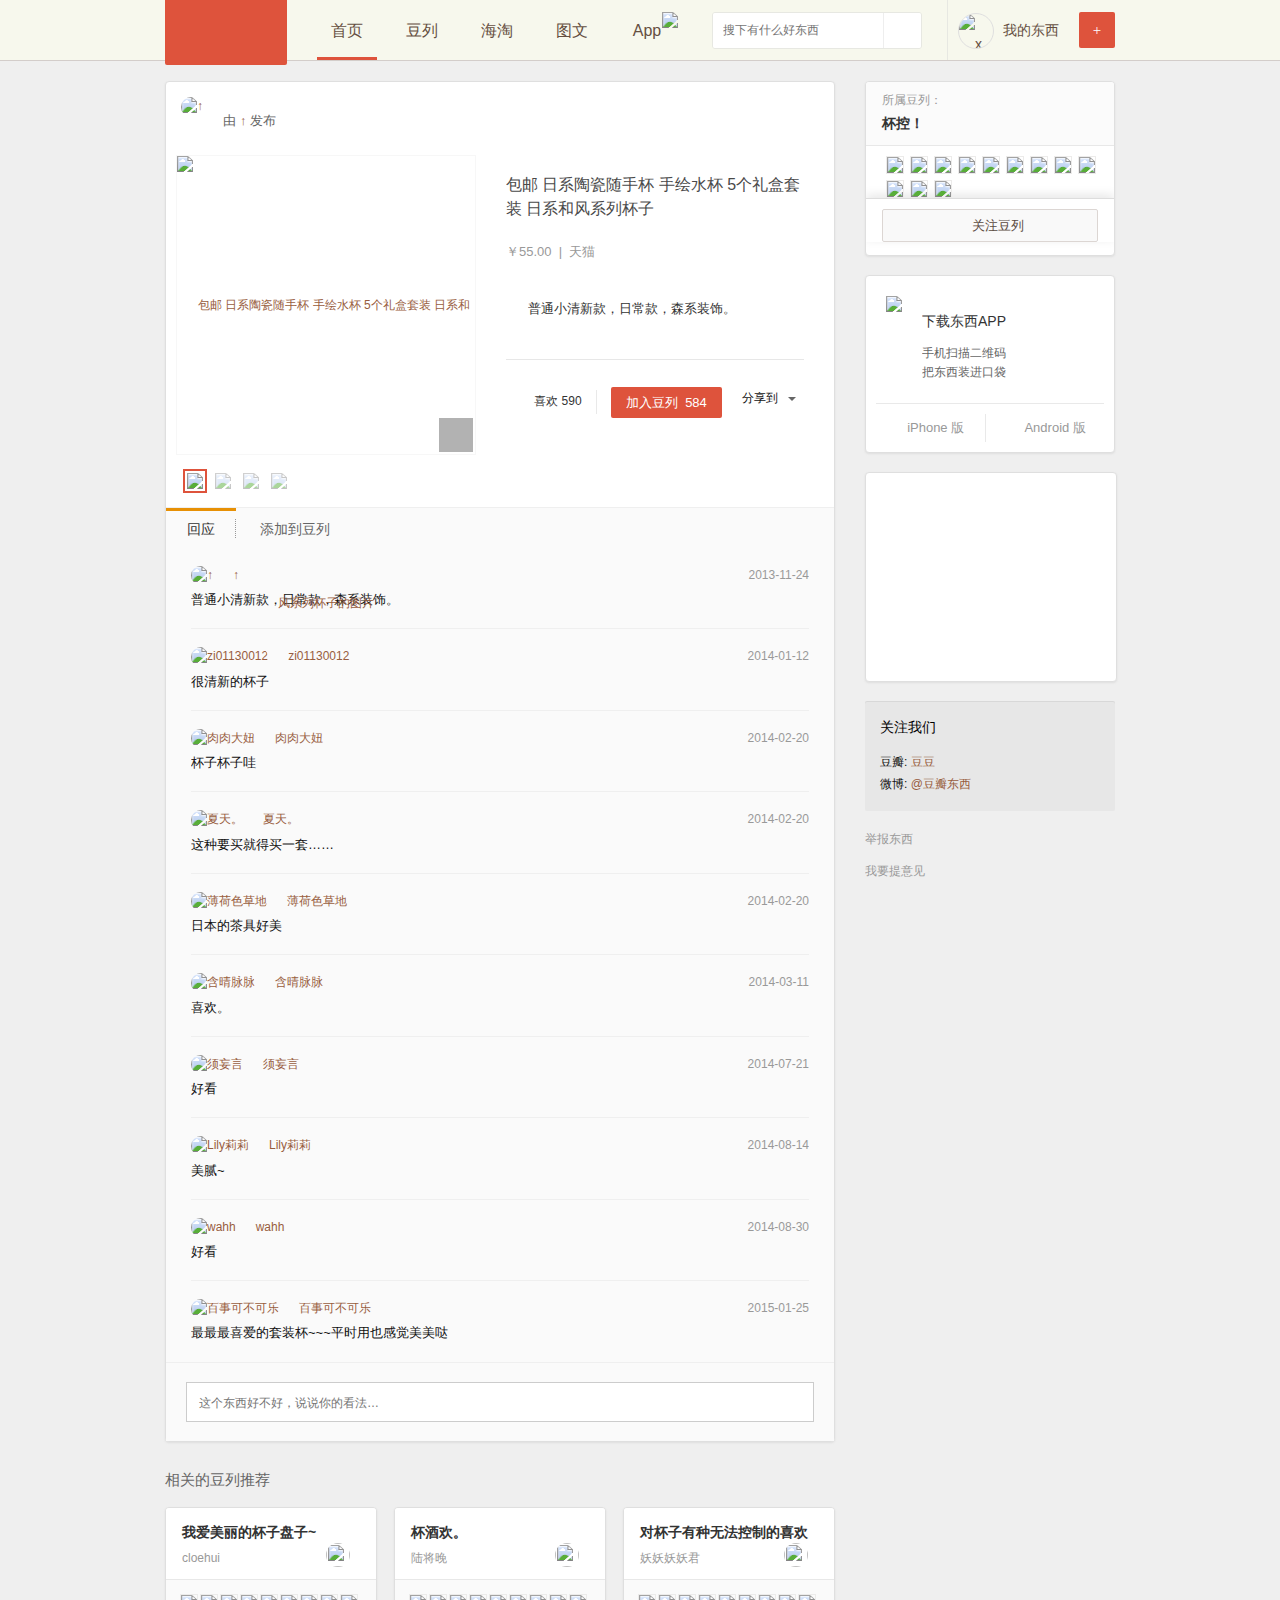
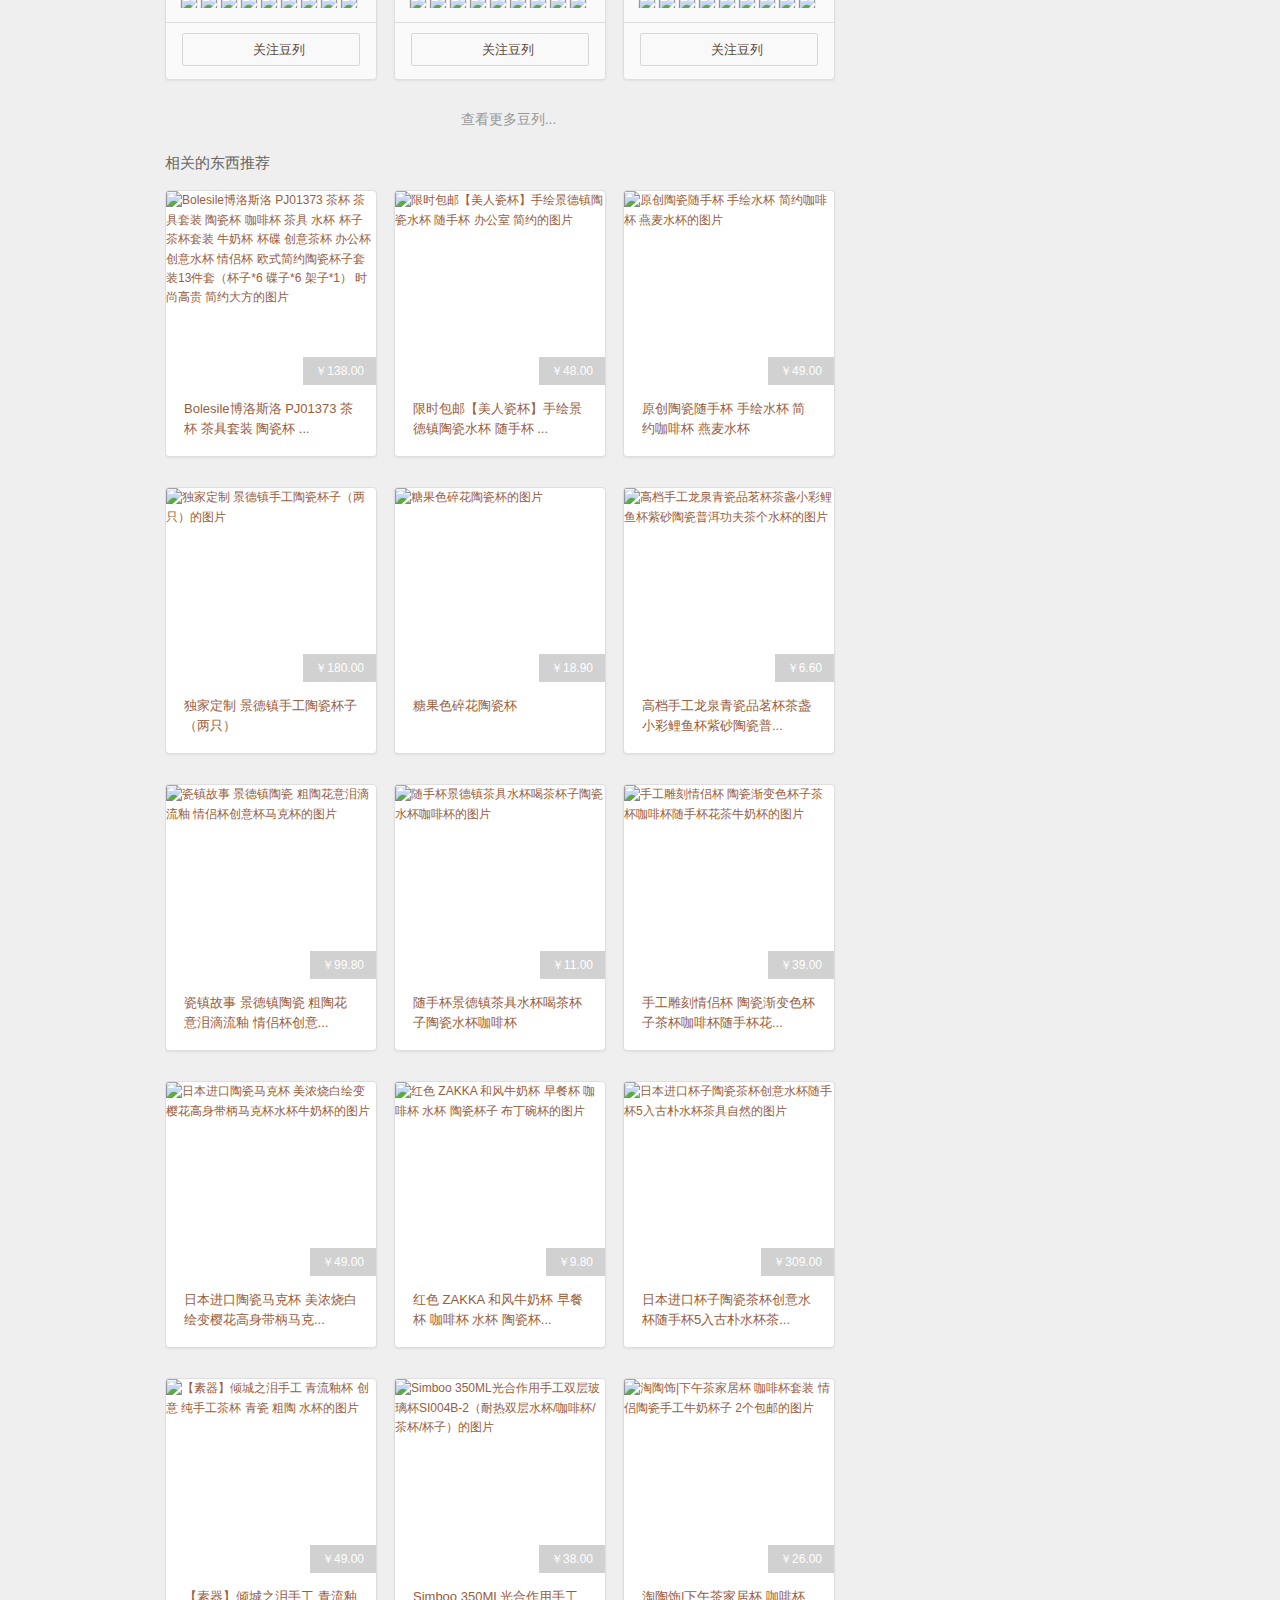
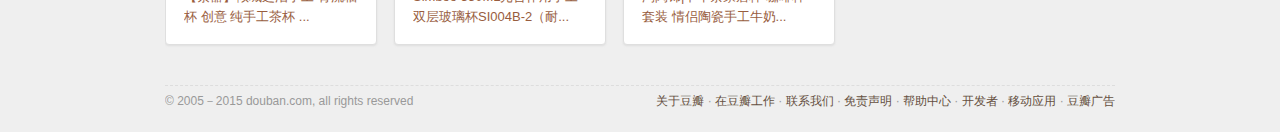
==== show.html @ 91baf044 "添加商品详情页面" ====
<!DOCTYPE html>
<html>
<head lang="en">
    <meta charset="UTF-8">
    <title>商品详情页面</title>
    <link rel="stylesheet" href="./css/_init_.css">
    <link rel="stylesheet" href="./css/common.css">
    <link rel="stylesheet" href="./css/show.css">
</head>
<body>
<div id="db-nav-commodity" class="nav">
    <div class="nav-wrap">
        <div class="nav-primary">
            <div class="nav-logo">
                <a href="http://dongxi.douban.com" title="豆瓣东西">豆瓣东西</a>
            </div>

            <div class="nav-items">
                <ul>


                    <li class="nav-item nav-story-item current">
                        <a class="nav-link" href="http://dongxi.douban.com/">
                            首页
                        </a>

                    </li>


                    <li class="nav-item nav-doulists-item">
                        <a class="nav-link" href="http://dongxi.douban.com/doulists">
                            豆列
                        </a>

                    </li>


                    <li class="nav-item nav-haitao-item">
                        <a class="nav-link" href="http://dongxi.douban.com/haitao/?icn=dongxi-nav">
                            海淘
                        </a>

                    </li>


                    <li class="nav-item nav-article-item">
                        <a class="nav-link" href="http://dongxi.douban.com/articles">
                            图文
                        </a>

                    </li>


                    <li class="nav-item nav-app-item">
                        <a class="nav-link" href="http://dongxi.douban.com/app/?icn=dongxi-nav&amp;referer=dongxi" target="&quot;_blank&quot;">
                            App
                                <span class="hot">
                                    <img src="http://img3.douban.com/f/shire/0d120528a37de5b43aa89f2ecfcf97fcdfd95400/pics/hot_tip.gif">
                                </span>
                        </a>

                    </li>

                    <li class="nav-item search-item">
                        <form action="http://dongxi.douban.com/search" method="GET">
                            <div class="search-wrap-commodity">
                                <input id="search" class="search-input" type="text" name="q" placeholder="搜下有什么好东西" value="">
                                <button type="submit" class="search-icon"></button>
                            </div>
                        </form>
                    </li>
                </ul>
            </div>

            <div class="nav-misc">
                <ul class="nav-misc-list">
                    <li class="nav-misc-item nav-profile">
                        <a class="profile-link" href="http://dongxi.douban.com/people/127860437/">
                            <img width="34" height="34" src="http://img3.douban.com/icon/u127860437-1.jpg" alt="x悍匪">
                            我的东西
                        </a>
                    </li>
                    <li class="nav-misc-item enterances">
                        <span class="more-enterances">+</span>
                        <div class="publish-enterances-wrap">
                            <ul class="publish-enterances">
                                <li><a href="http://dongxi.douban.com/show/create" rel="nofollow"><i class="icon ilmenicon-story"></i>发布东西</a></li>
                                <li><a href="http://dongxi.douban.com/article/create" rel="nofollow"><i class="icon ilmenicon-article"></i>写图文评论</a></li>
                            </ul>
                            <i class="icon-wrap"></i>
                            <i class="icon-inner"></i>
                        </div>
                    </li>
                </ul>
            </div>
        </div>
    </div>
</div>





<div id="wrapper">



    <div id="content">

        <div class="grid-16-8 clearfix">


            <div class="article">






                <div itemscope="" itemtype="http://schema.org/Product">
                    <div class="commodity-info">
                        <div class="commodity-publisher">
                            <a class="publisher-avatar" href="http://dongxi.douban.com/people/zhuanghuipin/">
                                <img src="http://img3.douban.com/icon/u24267218-29.jpg" alt="↑">
                            </a>
                            <div class="publisher-info">
                                <span>由<a href="http://dongxi.douban.com/people/zhuanghuipin/">↑</a>发布</span>
                            </div>
                            <ul class="publisher-actions">
                            </ul>
                        </div>
                        <div class="commodity-detail" data-tid="1246525" data-tkind="3090" data-title="包邮 日系陶瓷随手杯 手绘水杯 5个礼盒套装 日系和风系列杯子">











                            <div class="commodity-images-mod">

                                <div class="large-image-box">


                                    <a class="J_PurchaseBtn" href="http://www.douban.com/link2/?url=http%3A%2F%2Fdetail.tmall.com%2Fitem.htm%3Fsche%3Ddongxi%26id%3D19606958425%26spm%3D2014.21481949.1.0&amp;s=purchase&amp;from=photo" target="_blank" title="包邮 日系陶瓷随手杯 手绘水杯 5个礼盒套装 日系和风系列杯子" data-purchase-event="purchase_photo" data-referer="http://dongxi.douban.com/search?q=%E9%99%B6%E7%93%B7" data-id="1246525" data-kind="3090" data-use-taodianjin="true" data-unid="127860437" biz-itemid="19606958425">

                                        <img src="http://img4.douban.com/view/commodity_story/imedium/public/p4833157.jpg" width="298" height="298" alt="包邮 日系陶瓷随手杯 手绘水杯 5个礼盒套装 日系和风系列杯子的图片" itemprop="image">

                                    </a>



                                    <i id="J_BtnImageGallery" class="icon-view-large-images" title="点击浏览大图" style="display: inline;"></i>
                                </div>
                                <ul class="nav-images">

                                    <li class="nav-image active" data-large-url="http://img4.douban.com/view/commodity_story/imedium/public/p4833157.jpg" data-large-width="298" data-large-height="298" data-original-url="http://img4.douban.com/view/commodity_story/large/public/p4833157.jpg" data-original-width="600" data-original-height="600">
                                        <img src="http://img4.douban.com/view/commodity_story/small/public/p4833157.jpg" width="40" height="40" alt="包邮 日系陶瓷随手杯 手绘水杯 5个礼盒套装 日系和风系列杯子的图片">
                                    </li>

                                    <li class="nav-image" data-large-url="http://img4.douban.com/view/commodity_story/imedium/public/p4833158.jpg" data-large-width="298" data-large-height="298" data-original-url="http://img4.douban.com/view/commodity_story/large/public/p4833158.jpg" data-original-width="600" data-original-height="600">
                                        <img src="http://img4.douban.com/view/commodity_story/small/public/p4833158.jpg" width="40" height="40" alt="包邮 日系陶瓷随手杯 手绘水杯 5个礼盒套装 日系和风系列杯子的图片">
                                    </li>

                                    <li class="nav-image" data-large-url="http://img4.douban.com/view/commodity_story/imedium/public/p4833159.jpg" data-large-width="298" data-large-height="298" data-original-url="http://img4.douban.com/view/commodity_story/large/public/p4833159.jpg" data-original-width="600" data-original-height="600">
                                        <img src="http://img4.douban.com/view/commodity_story/small/public/p4833159.jpg" width="40" height="40" alt="包邮 日系陶瓷随手杯 手绘水杯 5个礼盒套装 日系和风系列杯子的图片">
                                    </li>

                                    <li class="nav-image" data-large-url="http://img3.douban.com/view/commodity_story/imedium/public/p4833160.jpg" data-large-width="298" data-large-height="298" data-original-url="http://img3.douban.com/view/commodity_story/large/public/p4833160.jpg" data-original-width="600" data-original-height="600">
                                        <img src="http://img3.douban.com/view/commodity_story/small/public/p4833160.jpg" width="40" height="40" alt="包邮 日系陶瓷随手杯 手绘水杯 5个礼盒套装 日系和风系列杯子的图片">
                                    </li>
                                </ul>
                            </div>





                            <h1 class="commodity-name" itemprop="name">


                                <a class="J_PurchaseBtn" href="http://www.douban.com/link2/?url=http%3A%2F%2Fdetail.tmall.com%2Fitem.htm%3Fsche%3Ddongxi%26id%3D19606958425%26spm%3D2014.21481949.1.0&amp;s=purchase&amp;from=title" target="_blank" title="包邮 日系陶瓷随手杯 手绘水杯 5个礼盒套装 日系和风系列杯子" data-purchase-event="purchase_title" data-referer="http://dongxi.douban.com/search?q=%E9%99%B6%E7%93%B7" data-id="1246525" data-kind="3090" data-use-taodianjin="true" data-unid="127860437" biz-itemid="19606958425">

                                    包邮 日系陶瓷随手杯 手绘水杯 5个礼盒套装 日系和风系列杯子

                                </a>



                            </h1>

                            <link itemprop="url" href="http://dongxi.douban.com/show/1246525/">

                            <div class="commodity-purchase-mod" itemprop="offers" itemscope="" itemtype="http://schema.org/Offer">
                                <meta itemprop="priceCurrency" content="CNY">
                <span class="commodity-price " itemprop="price">
                        ￥55.00
                                &nbsp;|&nbsp;
                            天猫
                </span>




<span class="btn-buy-mask"><tkbox id="tk_box_1" style="border: 1px solid rgb(217, 217, 217); text-indent: 0px; display: block; width: 68px; height: 32px;"><iframe id="writeable_iframe_0" width="68" height="32" style="" border="0" frameborder="0" scrolling="no" marginwidth="0" allowtransparency="true" marginheight="0"></iframe></tkbox><a class="J_PurchaseBtn btn-buy" href="http://www.douban.com/link2/?url=http%3A%2F%2Fdetail.tmall.com%2Fitem.htm%3Fsche%3Ddongxi%26id%3D19606958425%26spm%3D2014.21481949.1.0&amp;s=purchase&amp;from=button" target="_blank" title="包邮 日系陶瓷随手杯 手绘水杯 5个礼盒套装 日系和风系列杯子" data-purchase-event="purchase_button" data-referer="http://dongxi.douban.com/search?q=%E9%99%B6%E7%93%B7" data-id="1246525" data-kind="3090" data-use-taodianjin="true" data-unid="127860437" biz-itemid="19606958425" data-button-type="template" data-type="0" data-tmpl="68x32" data-rd="1" data-style="2" data-tmplid="601" _tk_rb_index="1" _tk_old_display="block" style="display: none;">
    去购买
</a></span>



                            </div>

                            <div class="commodity-quote">

                                <q class="js-expand-quote quote">普通小清新款，日常款，森系装饰。</q>
                            </div>



                            <div class="commodity-actions">
                                <div class="btn-like-wrap">














                                    <a class="J_CommodityLikeBtn btn-like" href="javascript:void(0)" data-tid="1246525" data-tkind-url="show">
                                        <span class="main">喜欢<em class="count">590</em></span>
                                        <span class="unactive-tips" data-tips="不喜欢?">不喜欢?</span>
                                    </a>





                                </div>

















                                <a class="J_AddToDoulist btn-doulist" data-target-id="1246525" data-target-image="http://img4.douban.com/view/commodity_story/medium/public/p4833157.jpg" data-url="/j/show/1246525/collect" data-sync-to-mb="1" data-at-tips-shown="0" data-at-tips-url="http://www.douban.com/j/accounts/hidetip?kind=34&amp;show_to_all=Y&amp;data_type=html" href="javascript:void(0)">

                                    加入豆列
                                    <em class="count">584</em>
                                </a>




                                <script>
                                    Dongxi.data.doulistBtn = {
                                        doulists: [{"url":"http:\/\/dongxi.douban.com\/doulist\/3945662\/","id":"3945662","title":"餐具"}],
                                        selectedId: '3945662'
                                    };
                                </script>













                                <div class="sns-social select-style" data-uid="127860437">
                                    <span class="btn-social-rec">分享到<i class="social-rec-arrow-down"></i></span>


                                    <div class="douban-share-mock">








                                        <script>
                                            var rec_url = 'http://www.douban.com/share/recommend?'
                                        </script>
                                        <script>
                                            Do.add('dshare', {path: 'http://img3.douban.com/f/shire/a540b4072efa77b1e4e25a19ba57e8c913ecf243/js/dshare.js', type: 'js', requires:['dialog']});
                                            Do('dshare');
                                        </script>

                                        <div class="rec-sec">

    <span class="rec">


</span>
                                        </div>

                                    </div>

                                    <div class="wechat-share-mock">

                                    </div>

                                    <div class="social-list-mod">




                                        <div class="share-page">
                                            <span class="share-label"></span><span id="share-links-1246525" class="share-links"><a data-user_id="127860437" href="http://www.douban.com/share/recommend?sanity_key=_1ee4c&amp;apikey=&amp;object_kind=3090&amp;name=%E5%8C%85%E9%82%AE+%E6%97%A5%E7%B3%BB%E9%99%B6%E7%93%B7%E9%9A%8F%E6%89%8B%E6%9D%AF+%E6%89%8B%E7%BB%98%E6%B0%B4%E6%9D%AF+5%E4%B8%AA%E7%A4%BC%E7%9B%92%E5%A5%97%E8%A3%85+%E6%97%A5%E7%B3%BB%E5%92%8C%E9%A3%8E%E7%B3%BB%E5%88%97%E6%9D%AF%E5%AD%90&amp;image=http%3A%2F%2Fimg4.douban.com%2Fview%2Fcommodity_story%2Flarge%2Fpublic%2Fp4833157.jpg&amp;target_action=0&amp;redir=http%3A%2F%2Fdongxi.douban.com%2Fshow%2F1246525%2F&amp;object_id=1246525&amp;heading=%E6%8E%A8%E8%8D%90%E5%88%B0%E8%B1%86%E7%93%A3&amp;target_type=rec&amp;btn_text=&amp;href=http%3A%2F%2Fdongxi.douban.com%2Fshow%2F1246525%2F&amp;action_props=%7B%22story_title%22%3A%22%E5%8C%85%E9%82%AE+%E6%97%A5%E7%B3%BB%E9%99%B6%E7%93%B7%E9%9A%8F%E6%89%8B%E6%9D%AF+%E6%89%8B%E7%BB%98%E6%B0%B4%E6%9D%AF+5%E4%B8%AA%E7%A4%BC%E7%9B%92%E5%A5%97%E8%A3%85+%E6%97%A5%E7%B3%BB%E5%92%8C%E9%A3%8E%E7%B3%BB%E5%88%97%E6%9D%AF%E5%AD%90%22%2C%22story_url%22%3A%22http%3A%5C%2F%5C%2Fdongxi.douban.com%5C%2Fshow%5C%2F1246525%5C%2F%22%7D&amp;curl=&amp;type=&amp;properties=%7B%22href%22%3A%22http%3A%5C%2F%5C%2Fdongxi.douban.com%5C%2Fshow%5C%2F1246525%5C%2F%3Fdcm%3Ddouban%26dcs%3Dshare%22%7D&amp;desc=%E6%99%AE%E9%80%9A%E5%B0%8F%E6%B8%85%E6%96%B0%E6%AC%BE%EF%BC%8C%E6%97%A5%E5%B8%B8%E6%AC%BE%EF%BC%8C%E6%A3%AE%E7%B3%BB%E8%A3%85%E9%A5%B0%E3%80%82" share-id="1246525" data-mode="plain" data-name="包邮 日系陶瓷随手杯 手绘水杯 5个礼盒套装 日系和风系列杯子" data-type="" data-desc="普通小清新款，日常款，森系装饰。" data-href="http://dongxi.douban.com/show/1246525/" data-image="http://img4.douban.com/view/commodity_story/large/public/p4833157.jpg" data-properties="{&quot;href&quot;:&quot;http:\/\/dongxi.douban.com\/show\/1246525\/?dcm=douban&amp;dcs=share&quot;}" data-redir="http://dongxi.douban.com/static/dshare_proxy.html" data-text="" data-apikey="" data-curl="" data-count="10" data-object_kind="3090" data-object_id="1246525" data-target_type="rec" data-target_action="0" data-action_props="{&quot;story_title&quot;:&quot;包邮 日系陶瓷随手杯 手绘水杯 5个礼盒套装 日系和风系列杯子&quot;,&quot;story_url&quot;:&quot;http:\/\/dongxi.douban.com\/show\/1246525\/&quot;}" data-btn_text="" data-heading="推荐到豆瓣" data-sanity_key="_1ee4c" class="J_BtnDoubanShare lnk-douban-sharing share-lnk-douban" title="分享到豆瓣"><i class="ico-douban">豆瓣</i></a><a data-site="douban" data-target-id="1246525" class=" share-lnk-douban" href="javascript:void(0);" title="分享到豆瓣" style="display: none;"><i class="ico-douban">豆瓣</i></a><a data-site="sina" data-target-id="1246525" class=" share-lnk-sina" href="javascript:void(0);" title="分享到新浪微博"><i class="ico-sina">新浪微博</i></a><a class="J_BtnWechatShare share-lnk-wechat" data-properties="{&quot;url&quot;: &quot;http://www.douban.com/link2/?url=http%3A%2F%2Fdongxi.douban.com%2Fshow%2F1246525%2F%3Fdcm%3Dwechat%26dcs%3Dshare&quot; }"><i class="ico-wechat">微信</i></a></span>
                                        </div>
                                        <script type="text/javascript">
                                            window.db_shares = window.db_shares || [];
                                            if (!window._share_page_js) (function (doc, src){ var x = doc.createElement('script'); x.src = src;
                                                doc.getElementsByTagName('head')[0].appendChild(x); window._share_page_js = x;
                                            })(document, 'http://img3.douban.com/f/shire/1f046259f9a6807e471ff80b8386bf2b150bea11/js/core/share_page.js');
                                            db_shares.push({"title": "\u5305\u90ae \u65e5\u7cfb\u9676\u74f7\u968f\u624b\u676f \u624b\u7ed8\u6c34\u676f 5\u4e2a\u793c\u76d2\u5957\u88c5 \u65e5\u7cfb\u548c\u98ce\u7cfb\u5217\u676f\u5b50\uff08\u5206\u4eab\u81ea @\u8c46\u74e3\u4e1c\u897f\uff09", "url": "http://dongxi.douban.com/show/1246525/?dcm=sina-weibo&dcs=share", "pic": "http://img4.douban.com/view/commodity_story/large/public/p4833157.jpg", "shuo_text": "\u5305\u90ae \u65e5\u7cfb\u9676\u74f7\u968f\u624b\u676f \u624b\u7ed8\u6c34\u676f 5\u4e2a\u793c\u76d2\u5957\u88c5 \u65e5\u7cfb\u548c\u98ce\u7cfb\u5217\u676f\u5b50\uff08\u5206\u4eab\u81ea @\u8c46\u74e3\u4e1c\u897f\uff09", "sites": ["douban", "sina"], "share_label": "", "msg": "\u5305\u90ae \u65e5\u7cfb\u9676\u74f7\u968f\u624b\u676f \u624b\u7ed8\u6c34\u676f 5\u4e2a\u793c\u76d2\u5957\u88c5 \u65e5\u7cfb\u548c\u98ce\u7cfb\u5217\u676f\u5b50\uff08\u5206\u4eab\u81ea @\u8c46\u74e3\u4e1c\u897f\uff09", "lnk_cls": "", "id": "1246525"})
                                        </script>


                                        <i class="icon-wrap"></i>
                                        <i class="icon-inner"></i>
                                    </div>
                                </div>



                            </div>

                        </div>


                        <div class="commodity-response">
                            <ul class="ui-tabbar">
                                <li class="ui-tab active">回应</li>
                                <li class="ui-tab">添加到豆列</li>
                            </ul>
                            <div class="ui-contents">
                                <div class="ui-content active story-postlist-mod">

                                    <ul class="story-postlist">

                                        <li id="1246525" class="story-postitem" data-id="1246525" data-kind="3102">

                                            <div class="postitem-hd">
                                                <a class="postitem-avatar" href="http://dongxi.douban.com/people/24267218">
                                                    <img src="http://img3.douban.com/icon/u24267218-29.jpg" alt="↑">
                                                </a>
                                                <a class="postitem-author" href="http://dongxi.douban.com/people/24267218">↑</a>
                                                <span class="postitem-time">2013-11-24</span>
                                            </div>

                                            <div class="postitem-bd">
                                                <div class="postitem-content">
                            <span class="postitem-text">

                                普通小清新款，日常款，森系装饰。
                            </span>
                                                    <ul class="postitem-actions">
                                                        <li class="postitem-action post-action-comments">
                                                            <a class="link-post-comments js-reply-post" href="#">回应</a>
                                                        </li>
                                                        <li class="postitem-action post-action-report J_ReportButton" data-report-url="http://dongxi.douban.com/post/1246525">举报</li>
                                                    </ul>
                                                </div>
                                            </div>

                                        </li>

                                        <li id="200060160" class="story-postitem" data-id="200060160" data-kind="3102">

                                            <div class="postitem-hd">
                                                <a class="postitem-avatar" href="http://dongxi.douban.com/people/70261409">
                                                    <img src="http://img3.douban.com/icon/user_normal.jpg" alt="zi01130012">
                                                </a>
                                                <a class="postitem-author" href="http://dongxi.douban.com/people/70261409">zi01130012</a>
                                                <span class="postitem-time">2014-01-12</span>
                                            </div>

                                            <div class="postitem-bd">
                                                <div class="postitem-content">
                            <span class="postitem-text">

                                很清新的杯子
                            </span>
                                                    <ul class="postitem-actions">
                                                        <li class="postitem-action post-action-comments">
                                                            <a class="link-post-comments js-reply-post" href="#">回应</a>
                                                        </li>
                                                        <li class="postitem-action post-action-report J_ReportButton" data-report-url="http://dongxi.douban.com/post/200060160">举报</li>
                                                    </ul>
                                                </div>
                                            </div>

                                        </li>

                                        <li id="200177315" class="story-postitem" data-id="200177315" data-kind="3102">

                                            <div class="postitem-hd">
                                                <a class="postitem-avatar" href="http://dongxi.douban.com/people/58308513">
                                                    <img src="http://img3.douban.com/icon/u58308513-2.jpg" alt="肉肉大妞">
                                                </a>
                                                <a class="postitem-author" href="http://dongxi.douban.com/people/58308513">肉肉大妞</a>
                                                <span class="postitem-time">2014-02-20</span>
                                            </div>

                                            <div class="postitem-bd">
                                                <div class="postitem-content">
                            <span class="postitem-text">

                                杯子杯子哇
                            </span>
                                                    <ul class="postitem-actions">
                                                        <li class="postitem-action post-action-comments">
                                                            <a class="link-post-comments js-reply-post" href="#">回应</a>
                                                        </li>
                                                        <li class="postitem-action post-action-report J_ReportButton" data-report-url="http://dongxi.douban.com/post/200177315">举报</li>
                                                    </ul>
                                                </div>
                                            </div>

                                        </li>

                                        <li id="200177439" class="story-postitem" data-id="200177439" data-kind="3102">

                                            <div class="postitem-hd">
                                                <a class="postitem-avatar" href="http://dongxi.douban.com/people/3684682">
                                                    <img src="http://img3.douban.com/icon/u3684682-52.jpg" alt="夏天。">
                                                </a>
                                                <a class="postitem-author" href="http://dongxi.douban.com/people/3684682">夏天。</a>
                                                <span class="postitem-time">2014-02-20</span>
                                            </div>

                                            <div class="postitem-bd">
                                                <div class="postitem-content">
                            <span class="postitem-text">

                                这种要买就得买一套……
                            </span>
                                                    <ul class="postitem-actions">
                                                        <li class="postitem-action post-action-comments">
                                                            <a class="link-post-comments js-reply-post" href="#">回应</a>
                                                        </li>
                                                        <li class="postitem-action post-action-report J_ReportButton" data-report-url="http://dongxi.douban.com/post/200177439">举报</li>
                                                    </ul>
                                                </div>
                                            </div>

                                        </li>

                                        <li id="200178568" class="story-postitem" data-id="200178568" data-kind="3102">

                                            <div class="postitem-hd">
                                                <a class="postitem-avatar" href="http://dongxi.douban.com/people/37948667">
                                                    <img src="http://img3.douban.com/icon/u37948667-26.jpg" alt="薄荷色草地">
                                                </a>
                                                <a class="postitem-author" href="http://dongxi.douban.com/people/37948667">薄荷色草地</a>
                                                <span class="postitem-time">2014-02-20</span>
                                            </div>

                                            <div class="postitem-bd">
                                                <div class="postitem-content">
                            <span class="postitem-text">

                                日本的茶具好美
                            </span>
                                                    <ul class="postitem-actions">
                                                        <li class="postitem-action post-action-comments">
                                                            <a class="link-post-comments js-reply-post" href="#">回应</a>
                                                        </li>
                                                        <li class="postitem-action post-action-report J_ReportButton" data-report-url="http://dongxi.douban.com/post/200178568">举报</li>
                                                    </ul>
                                                </div>
                                            </div>

                                        </li>

                                        <li id="200249507" class="story-postitem" data-id="200249507" data-kind="3102">

                                            <div class="postitem-hd">
                                                <a class="postitem-avatar" href="http://dongxi.douban.com/people/65656737">
                                                    <img src="http://img3.douban.com/icon/u65656737-18.jpg" alt="含晴脉脉">
                                                </a>
                                                <a class="postitem-author" href="http://dongxi.douban.com/people/65656737">含晴脉脉</a>
                                                <span class="postitem-time">2014-03-11</span>
                                            </div>

                                            <div class="postitem-bd">
                                                <div class="postitem-content">
                            <span class="postitem-text">

                                喜欢。
                            </span>
                                                    <ul class="postitem-actions">
                                                        <li class="postitem-action post-action-comments">
                                                            <a class="link-post-comments js-reply-post" href="#">回应</a>
                                                        </li>
                                                        <li class="postitem-action post-action-report J_ReportButton" data-report-url="http://dongxi.douban.com/post/200249507">举报</li>
                                                    </ul>
                                                </div>
                                            </div>

                                        </li>

                                        <li id="200791916" class="story-postitem" data-id="200791916" data-kind="3102">

                                            <div class="postitem-hd">
                                                <a class="postitem-avatar" href="http://dongxi.douban.com/people/67294342">
                                                    <img src="http://img3.douban.com/icon/user_normal.jpg" alt="须妄言">
                                                </a>
                                                <a class="postitem-author" href="http://dongxi.douban.com/people/67294342">须妄言</a>
                                                <span class="postitem-time">2014-07-21</span>
                                            </div>

                                            <div class="postitem-bd">
                                                <div class="postitem-content">
                            <span class="postitem-text">

                                好看
                            </span>
                                                    <ul class="postitem-actions">
                                                        <li class="postitem-action post-action-comments">
                                                            <a class="link-post-comments js-reply-post" href="#">回应</a>
                                                        </li>
                                                        <li class="postitem-action post-action-report J_ReportButton" data-report-url="http://dongxi.douban.com/post/200791916">举报</li>
                                                    </ul>
                                                </div>
                                            </div>

                                        </li>

                                        <li id="200903380" class="story-postitem" data-id="200903380" data-kind="3102">

                                            <div class="postitem-hd">
                                                <a class="postitem-avatar" href="http://dongxi.douban.com/people/55326011">
                                                    <img src="http://img3.douban.com/icon/u55326011-5.jpg" alt="Lily莉莉">
                                                </a>
                                                <a class="postitem-author" href="http://dongxi.douban.com/people/55326011">Lily莉莉</a>
                                                <span class="postitem-time">2014-08-14</span>
                                            </div>

                                            <div class="postitem-bd">
                                                <div class="postitem-content">
                            <span class="postitem-text">

                                美腻~
                            </span>
                                                    <ul class="postitem-actions">
                                                        <li class="postitem-action post-action-comments">
                                                            <a class="link-post-comments js-reply-post" href="#">回应</a>
                                                        </li>
                                                        <li class="postitem-action post-action-report J_ReportButton" data-report-url="http://dongxi.douban.com/post/200903380">举报</li>
                                                    </ul>
                                                </div>
                                            </div>

                                        </li>

                                        <li id="200982023" class="story-postitem" data-id="200982023" data-kind="3102">

                                            <div class="postitem-hd">
                                                <a class="postitem-avatar" href="http://dongxi.douban.com/people/99396786">
                                                    <img src="http://img3.douban.com/icon/user_normal.jpg" alt="wahh">
                                                </a>
                                                <a class="postitem-author" href="http://dongxi.douban.com/people/99396786">wahh</a>
                                                <span class="postitem-time">2014-08-30</span>
                                            </div>

                                            <div class="postitem-bd">
                                                <div class="postitem-content">
                            <span class="postitem-text">

                                好看
                            </span>
                                                    <ul class="postitem-actions">
                                                        <li class="postitem-action post-action-comments">
                                                            <a class="link-post-comments js-reply-post" href="#">回应</a>
                                                        </li>
                                                        <li class="postitem-action post-action-report J_ReportButton" data-report-url="http://dongxi.douban.com/post/200982023">举报</li>
                                                    </ul>
                                                </div>
                                            </div>

                                        </li>

                                        <li id="201705011" class="story-postitem" data-id="201705011" data-kind="3102">

                                            <div class="postitem-hd">
                                                <a class="postitem-avatar" href="http://dongxi.douban.com/people/67464701">
                                                    <img src="http://img3.douban.com/icon/u67464701-4.jpg" alt="百事可不可乐">
                                                </a>
                                                <a class="postitem-author" href="http://dongxi.douban.com/people/67464701">百事可不可乐</a>
                                                <span class="postitem-time">2015-01-25</span>
                                            </div>

                                            <div class="postitem-bd">
                                                <div class="postitem-content">
                            <span class="postitem-text">

                                最最最喜爱的套装杯~~~平时用也感觉美美哒
                            </span>
                                                    <ul class="postitem-actions">
                                                        <li class="postitem-action post-action-comments">
                                                            <a class="link-post-comments js-reply-post" href="#">回应</a>
                                                        </li>
                                                        <li class="postitem-action post-action-report J_ReportButton" data-report-url="http://dongxi.douban.com/post/201705011">举报</li>
                                                    </ul>
                                                </div>
                                            </div>

                                        </li>
                                    </ul>








                                    <p class="no-story-post" style="display:none">还没有关于这个东西的评论...</p>

                                    <div class="story-editor">

                                        <form class="story-postform" action="/j/post/create" method="post"><div style="display:none;"><input type="hidden" name="ck" value="odaX"></div>
                <span class="postitem-avatar">
                    <img src="http://img3.douban.com/icon/u127860437-1.jpg" alt="x悍匪">
                </span>
                                            <div class="postitem-content">
                                                <input type="hidden" name="story_id" value="1246525">
                                                <input type="hidden" name="ref_id" value="">
                                                <input type="hidden" name="ref_kind" value="">
                                                <div class="postitem-refer hidden">
                                                    <span class="refer-text"></span>
                                                    <a class="refer-author"></a>
                                                    <a class="refer-close js-close-refer" href="javascript:;">×</a>
                                                </div>
                                                <textarea name="text" class="js-expand-textarea" placeholder="这个东西好不好，说说你的看法…" style="overflow: hidden; word-wrap: break-word; resize: none; height: 36px;"></textarea>
                                                <input type="submit" class="js-add-post btn-add-post" value="发布">
                                            </div>
                                        </form>
                                    </div>


                                    <div class="story-pager">








                                    </div>

                                </div>
                                <div class="ui-content story-collection-mod">

                                    <ul class="story-collection">



                                        <li>
                                            <a class="avatar">
                                                <img src="http://img3.douban.com/icon/u1169642-86.jpg" alt="卡特兰">
                                            </a>
                                            <a href="http://dongxi.douban.com/people/katelan/">卡特兰</a> 将这个东西加入豆列 <a href="http://dongxi.douban.com/doulist/1261310/" title="杯子控，是一种病！不能停。">杯子控，是一种病！不能停。</a>
                                            <span class="time">2013-12-27</span>
                                        </li>


                                        <li>
                                            <a class="avatar">
                                                <img src="http://img3.douban.com/icon/u57548431-138.jpg" alt="邵小沙">
                                            </a>
                                            <a href="http://dongxi.douban.com/people/pottqqq/">邵小沙</a> 将这个东西加入豆列 <a href="http://dongxi.douban.com/doulist/1028715/" title="豆瓣东西">豆瓣东西</a>
                                            <span class="time">2013-12-27</span>
                                        </li>


                                        <li>
                                            <a class="avatar">
                                                <img src="http://img3.douban.com/icon/user_normal.jpg" alt="リリイ">
                                            </a>
                                            <a href="http://dongxi.douban.com/people/48087853/">リリイ</a> 将这个东西加入豆列 <a href="http://dongxi.douban.com/doulist/1260246/" title="生活">生活</a>
                                            <span class="time">2013-12-28</span>
                                        </li>


                                        <li>
                                            <a class="avatar">
                                                <img src="http://img3.douban.com/icon/u1748559-38.jpg" alt="TIMOTHY">
                                            </a>
                                            <a href="http://dongxi.douban.com/people/TIMOTHY0902/">TIMOTHY</a> 将这个东西加入豆列 <a href="http://dongxi.douban.com/doulist/1026424/" title="<3">&lt;3</a>
                                            <span class="time">2013-12-28</span>
                                        </li>


                                        <li>
                                            <a class="avatar">
                                                <img src="http://img3.douban.com/icon/u70441337-2.jpg" alt="胡Tess">
                                            </a>
                                            <a href="http://dongxi.douban.com/people/70441337/">胡Tess</a> 将这个东西加入豆列 <a href="http://dongxi.douban.com/doulist/1268358/" title="list">list</a>
                                            <span class="time">2013-12-28</span>
                                        </li>


                                        <li>
                                            <a class="avatar">
                                                <img src="http://img3.douban.com/icon/u76520312-3.jpg" alt="乇小瑞">
                                            </a>
                                            <a href="http://dongxi.douban.com/people/76520312/">乇小瑞</a> 将这个东西加入豆列 <a href="http://dongxi.douban.com/doulist/1269978/" title="杯杯。。">杯杯。。</a>
                                            <span class="time">2013-12-28</span>
                                        </li>


                                        <li>
                                            <a class="avatar">
                                                <img src="http://img3.douban.com/icon/u38855653-3.jpg" alt="Huginum">
                                            </a>
                                            <a href="http://dongxi.douban.com/people/Huginum/">Huginum</a> 将这个东西加入豆列 <a href="http://dongxi.douban.com/doulist/1022941/" title="空">空</a>
                                            <span class="time">2013-12-28</span>
                                        </li>


                                        <li>
                                            <a class="avatar">
                                                <img src="http://img3.douban.com/icon/u1340996-6.jpg" alt="自满大人">
                                            </a>
                                            <a href="http://dongxi.douban.com/people/lizhm/">自满大人</a> 将这个东西加入豆列 <a href="http://dongxi.douban.com/doulist/1264028/" title="装修购物进行时">装修购物进行时</a>
                                            <span class="time">2013-12-28</span>
                                        </li>


                                        <li>
                                            <a class="avatar">
                                                <img src="http://img3.douban.com/icon/u33111603-10.jpg" alt="echoccc">
                                            </a>
                                            <a href="http://dongxi.douban.com/people/baby_crab/">echoccc</a> 将这个东西加入豆列 <a href="http://dongxi.douban.com/doulist/1271306/" title="橱窗内">橱窗内</a>
                                            <span class="time">2013-12-29</span>
                                        </li>


                                        <li>
                                            <a class="avatar">
                                                <img src="http://img3.douban.com/icon/u2170666-5.jpg" alt="huapen">
                                            </a>
                                            <a href="http://dongxi.douban.com/people/2170666/">huapen</a> 将这个东西加入豆列 <a href="http://dongxi.douban.com/doulist/1268327/" title="各种控">各种控</a>
                                            <span class="time">2013-12-29</span>
                                        </li>

                                    </ul>


                                    <div class="story-pager">






                                        <div class="paginator">
        <span class="prev">
            &lt;前页
        </span>



                                            <span class="thispage" data-total-page="55">1</span>

                                            <a href="http://dongxi.douban.com/show/1246525/user_collect_events/?start=10">2</a>


                                            <a href="http://dongxi.douban.com/show/1246525/user_collect_events/?start=20">3</a>


                                            <a href="http://dongxi.douban.com/show/1246525/user_collect_events/?start=30">4</a>


                                            <a href="http://dongxi.douban.com/show/1246525/user_collect_events/?start=40">5</a>


                                            <a href="http://dongxi.douban.com/show/1246525/user_collect_events/?start=50">6</a>


                                            <a href="http://dongxi.douban.com/show/1246525/user_collect_events/?start=60">7</a>


                                            <a href="http://dongxi.douban.com/show/1246525/user_collect_events/?start=70">8</a>


                                            <a href="http://dongxi.douban.com/show/1246525/user_collect_events/?start=80">9</a>

                                            <span class="break">...</span>

                                            <a href="http://dongxi.douban.com/show/1246525/user_collect_events/?start=530">54</a>

                                            <a href="http://dongxi.douban.com/show/1246525/user_collect_events/?start=540">55</a>

        <span class="next">
            <link rel="next" href="http://dongxi.douban.com/show/1246525/user_collect_events/?start=10">
            <a href="http://dongxi.douban.com/show/1246525/user_collect_events/?start=10">后页&gt;</a>
        </span>

                                            <span class="count">(共543条)</span>
                                        </div>


                                    </div>




                                    <p class="no-collection" style="display:none">还没有人将这个东西加入豆列...</p>
                                </div>
                            </div>

                        </div>

                    </div>

                </div>





                <div class="relative-doulists-mod">
                    <h2>相关的豆列推荐</h2>
                    <ul class="relative-doulists">









                        <div class="aside-doulist-card">

                            <div class="hd">
                                <h2 class="title"><a href="http://dongxi.douban.com/doulist/1369512/?r=13&amp;icn=show-rec-doulists">我爱美丽的杯子盘子~</a></h2>
                                <span class="desc"><a href="http://dongxi.douban.com/people/cloehui/?r=13&amp;icn=show-rec-doulists&amp;doulist_id=1369512">cloehui</a></span>
                                <a class="avatar" url="http://dongxi.douban.com/people/cloehui/?r=13&amp;icn=show-rec-doulists&amp;doulist_id=1369512" title="cloehui">
                                    <img src="http://img3.douban.com/icon/u50206944-4.jpg">
                                </a>
                            </div>
                            <div class="bd">
                                <ul class="doulist-story-list">
                                    <li class="doulist-story-item">
                                        <a href="http://dongxi.douban.com/show/1439847/?r=13&amp;icn=show-rec-doulists&amp;doulist_id=1369512">
                                            <img src="http://img4.douban.com/view/commodity_story/medium/public/p7029096.jpg" width="64" height="64" alt="外贸原单/草莓造型杯/陶瓷卡通杯子/收藏杯/水杯马克杯/情侣/婚庆">
                                        </a>
                                    </li>
                                    <li class="doulist-story-item">
                                        <a href="http://dongxi.douban.com/show/1245442/?r=13&amp;icn=show-rec-doulists&amp;doulist_id=1369512">
                                            <img src="http://img3.douban.com/view/commodity_story/medium/public/p4816260.jpg" width="64" height="64" alt="niwawa 双耳木盖陶瓷碗 泡面碗汤碗 缤纷彩纹双耳面杯">
                                        </a>
                                    </li>
                                    <li class="doulist-story-item">
                                        <a href="http://dongxi.douban.com/show/1352861/?r=13&amp;icn=show-rec-doulists&amp;doulist_id=1369512">
                                            <img src="http://img4.douban.com/view/commodity_story/medium/public/p5779968.jpg" width="64" height="64" alt="出口日本日单1.5L奶黄色HONEETS加厚搪瓷烧水壶 凉水壶">
                                        </a>
                                    </li>
                                    <li class="doulist-story-item">
                                        <a href="http://dongxi.douban.com/show/1576500/?r=13&amp;icn=show-rec-doulists&amp;doulist_id=1369512">
                                            <img src="http://img3.douban.com/view/commodity_story/medium/public/p7708622.jpg" width="64" height="64" alt="ヤマキイカイ 美濃焼 俊山しだれ桜抹茶々碗 Y-1667">
                                        </a>
                                    </li>
                                    <li class="doulist-story-item">
                                        <a href="http://dongxi.douban.com/show/1074650/?r=13&amp;icn=show-rec-doulists&amp;doulist_id=1369512">
                                            <img src="http://img4.douban.com/view/commodity_story/medium/public/p1093037.jpg" width="64" height="64" alt="日本原装进口瓷器美浓烧日式料理餐具陶瓷和风大汤碗日式大面碗">
                                        </a>
                                    </li>
                                    <li class="doulist-story-item">
                                        <a href="http://dongxi.douban.com/show/1065755/?r=13&amp;icn=show-rec-doulists&amp;doulist_id=1369512">
                                            <img src="http://img3.douban.com/view/commodity_story/medium/public/p818172.jpg" width="64" height="64" alt="ZAKKA杂货 日式和风手工陶瓷咖啡杯子咖啡套具 含碟子套装 田园风">
                                        </a>
                                    </li>
                                    <li class="doulist-story-item">
                                        <a href="http://dongxi.douban.com/show/1743183/?r=13&amp;icn=show-rec-doulists&amp;doulist_id=1369512">
                                            <img src="http://img4.douban.com/view/commodity_story/medium/public/p8258006.jpg" width="64" height="64" alt="兔卜森 长颈鹿小奇 白瓷多用碗点心碗陶瓷碗">
                                        </a>
                                    </li>
                                    <li class="doulist-story-item">
                                        <a href="http://dongxi.douban.com/show/1065647/?r=13&amp;icn=show-rec-doulists&amp;doulist_id=1369512">
                                            <img src="http://img3.douban.com/view/commodity_story/medium/public/p816430.jpg" width="64" height="64" alt="特价景德镇可爱卡通手绘性感猫咪马克杯子创意陶瓷水杯 生日礼物">
                                        </a>
                                    </li>
                                    <li class="doulist-story-item">
                                        <a href="http://dongxi.douban.com/show/1044334/?r=13&amp;icn=show-rec-doulists&amp;doulist_id=1369512">
                                            <img src="http://img3.douban.com/view/commodity_story/medium/public/p365865.jpg" width="64" height="64" alt="日本进口盘子 陶瓷 亚光釉 樱花 盘 碗 米饭碗 日式料理餐具套装">
                                        </a>
                                    </li>
                                </ul>
                            </div>
                            <div class="ft">
                                <div class="actions">

                                    <span data-doulist-id="1369512" class="btn-sub-doulist J_SubscribeDoulist" data-source="3" data-uid="127860437" data-text="关注豆列" data-subscribed-text="已关注">关注豆列</span>



                                </div>
                            </div>
                        </div>









                        <div class="aside-doulist-card">

                            <div class="hd">
                                <h2 class="title"><a href="http://dongxi.douban.com/doulist/1863657/?r=13&amp;icn=show-rec-doulists">杯酒欢。</a></h2>
                                <span class="desc"><a href="http://dongxi.douban.com/people/mmmmm-xxxxx/?r=13&amp;icn=show-rec-doulists&amp;doulist_id=1863657">陆将晚</a></span>
                                <a class="avatar" url="http://dongxi.douban.com/people/mmmmm-xxxxx/?r=13&amp;icn=show-rec-doulists&amp;doulist_id=1863657" title="陆将晚">
                                    <img src="http://img3.douban.com/icon/u73060711-5.jpg">
                                </a>
                            </div>
                            <div class="bd">
                                <ul class="doulist-story-list">
                                    <li class="doulist-story-item">
                                        <a href="http://dongxi.douban.com/show/2257383/?r=13&amp;icn=show-rec-doulists&amp;doulist_id=1863657">
                                            <img src="http://img3.douban.com/view/commodity_story/medium/public/p10037662.jpg" width="64" height="64" alt="羊驼草泥马杯子">
                                        </a>
                                    </li>
                                    <li class="doulist-story-item">
                                        <a href="http://dongxi.douban.com/show/2677812/?r=13&amp;icn=show-rec-doulists&amp;doulist_id=1863657">
                                            <img src="http://img4.douban.com/view/commodity_story/medium/public/p11600119.jpg" width="64" height="64" alt="日式和风酸枣木碗 天然木碗 木质餐具 zakka">
                                        </a>
                                    </li>
                                    <li class="doulist-story-item">
                                        <a href="http://dongxi.douban.com/show/1932177/?r=13&amp;icn=show-rec-doulists&amp;doulist_id=1863657">
                                            <img src="http://img3.douban.com/view/commodity_story/medium/public/p8895893.jpg" width="64" height="64" alt="原创意手工陶瓷青釉杯子立体鲸鱼水杯随手杯个性设计朋友生日礼物">
                                        </a>
                                    </li>
                                    <li class="doulist-story-item">
                                        <a href="http://dongxi.douban.com/show/1042628/?r=13&amp;icn=show-rec-doulists&amp;doulist_id=1863657">
                                            <img src="http://img3.douban.com/view/commodity_story/medium/public/p339080.jpg" width="64" height="64" alt="特价打折 和风手绘6寸大面碗 拉面碗 饭碗  小汤碗 五色 日式餐具">
                                        </a>
                                    </li>
                                    <li class="doulist-story-item">
                                        <a href="http://dongxi.douban.com/show/1521018/?r=13&amp;icn=show-rec-doulists&amp;doulist_id=1863657">
                                            <img src="http://img3.douban.com/view/commodity_story/medium/public/p7536055.jpg" width="64" height="64" alt="碗套装骨瓷餐具18cm汤碗面碗骨瓷碗陶瓷碗日式碗泡面碗饭碗拉面碗">
                                        </a>
                                    </li>
                                    <li class="doulist-story-item">
                                        <a href="http://dongxi.douban.com/show/2026045/?r=13&amp;icn=show-rec-doulists&amp;doulist_id=1863657">
                                            <img src="http://img3.douban.com/view/commodity_story/medium/public/p9216163.jpg" width="64" height="64" alt="景德镇日式和风陶瓷碗　手绘饭碗　创意碗小汤碗　厨房用品">
                                        </a>
                                    </li>
                                    <li class="doulist-story-item">
                                        <a href="http://dongxi.douban.com/show/1557473/?r=13&amp;icn=show-rec-doulists&amp;doulist_id=1863657">
                                            <img src="http://img3.douban.com/view/commodity_story/medium/public/p7648122.jpg" width="64" height="64" alt="龙泉青瓷茶杯茶具玻璃保温杯陶瓷创意礼品日式办公室杯子 活瓷杯">
                                        </a>
                                    </li>
                                    <li class="doulist-story-item">
                                        <a href="http://dongxi.douban.com/show/1049946/?r=13&amp;icn=show-rec-doulists&amp;doulist_id=1863657">
                                            <img src="http://img3.douban.com/view/commodity_story/medium/public/p445242.jpg" width="64" height="64" alt="小镇故事原创 落英 创意陶瓷杯子 青瓷/花茶杯/水杯 情侣">
                                        </a>
                                    </li>
                                    <li class="doulist-story-item">
                                        <a href="http://dongxi.douban.com/show/1166086/?r=13&amp;icn=show-rec-doulists&amp;doulist_id=1863657">
                                            <img src="http://img4.douban.com/view/commodity_story/medium/public/p3455658.jpg" width="64" height="64" alt="饰物志|全手工台湾陶艺 桑染 咖啡杯\茶杯 日用陶瓷茶具单杯">
                                        </a>
                                    </li>
                                </ul>
                            </div>
                            <div class="ft">
                                <div class="actions">

                                    <span data-doulist-id="1863657" class="btn-sub-doulist J_SubscribeDoulist" data-source="3" data-uid="127860437" data-text="关注豆列" data-subscribed-text="已关注">关注豆列</span>



                                </div>
                            </div>
                        </div>









                        <div class="aside-doulist-card">

                            <div class="hd">
                                <h2 class="title"><a href="http://dongxi.douban.com/doulist/1795630/?r=13&amp;icn=show-rec-doulists">对杯子有种无法控制的喜欢</a></h2>
                                <span class="desc"><a href="http://dongxi.douban.com/people/ShirleyZ199208/?r=13&amp;icn=show-rec-doulists&amp;doulist_id=1795630">妖妖妖妖君</a></span>
                                <a class="avatar" url="http://dongxi.douban.com/people/ShirleyZ199208/?r=13&amp;icn=show-rec-doulists&amp;doulist_id=1795630" title="妖妖妖妖君">
                                    <img src="http://img3.douban.com/icon/u3643439-16.jpg">
                                </a>
                            </div>
                            <div class="bd">
                                <ul class="doulist-story-list">
                                    <li class="doulist-story-item">
                                        <a href="http://dongxi.douban.com/show/2534804/?r=13&amp;icn=show-rec-doulists&amp;doulist_id=1795630">
                                            <img src="http://img3.douban.com/view/commodity_story/medium/public/p11055574.jpg" width="64" height="64" alt="memobottle水瓶杯喝水便携随手杯包邮创意品质安全塑料环保材质">
                                        </a>
                                    </li>
                                    <li class="doulist-story-item">
                                        <a href="http://dongxi.douban.com/show/2245972/?r=13&amp;icn=show-rec-doulists&amp;doulist_id=1795630">
                                            <img src="http://img3.douban.com/view/commodity_story/medium/public/p9996611.jpg" width="64" height="64" alt="杯子批发L/7 复古装饰家居陶瓷咖啡杯 反应釉马克杯 牛奶杯">
                                        </a>
                                    </li>
                                    <li class="doulist-story-item">
                                        <a href="http://dongxi.douban.com/show/1045520/?r=13&amp;icn=show-rec-doulists&amp;doulist_id=1795630">
                                            <img src="http://img3.douban.com/view/commodity_story/medium/public/p384623.jpg" width="64" height="64" alt="浮雕骨瓷杯">
                                        </a>
                                    </li>
                                    <li class="doulist-story-item">
                                        <a href="http://dongxi.douban.com/show/2191027/?r=13&amp;icn=show-rec-doulists&amp;doulist_id=1795630">
                                            <img src="http://img4.douban.com/view/commodity_story/medium/public/p9799388.jpg" width="64" height="64" alt="啤酒杯 玻璃杯子 水杯果汁杯茶杯奶茶杯白酒杯钻石杯加厚耐热批发">
                                        </a>
                                    </li>
                                    <li class="doulist-story-item">
                                        <a href="http://dongxi.douban.com/show/1562377/?r=13&amp;icn=show-rec-doulists&amp;doulist_id=1795630">
                                            <img src="http://img3.douban.com/view/commodity_story/medium/public/p7663504.jpg" width="64" height="64" alt="欧式咖啡杯碟套装陶瓷英式咖啡杯具骨瓷咖啡杯创意欧式茶杯子包邮">
                                        </a>
                                    </li>
                                    <li class="doulist-story-item">
                                        <a href="http://dongxi.douban.com/show/1488877/?r=13&amp;icn=show-rec-doulists&amp;doulist_id=1795630">
                                            <img src="http://img3.douban.com/view/commodity_story/medium/public/p7429524.jpg" width="64" height="64" alt="zakka小清新田园碎花耐热大号灯工玻璃杯 花茶杯 牛奶杯">
                                        </a>
                                    </li>
                                    <li class="doulist-story-item">
                                        <a href="http://dongxi.douban.com/show/1148970/?r=13&amp;icn=show-rec-doulists&amp;doulist_id=1795630">
                                            <img src="http://img3.douban.com/view/commodity_story/medium/public/p3085583.jpg" width="64" height="64" alt="【49包邮】复古欧式可爱花纹陶瓷马克杯 奶壶 奶杯 zakka 4款选">
                                        </a>
                                    </li>
                                    <li class="doulist-story-item">
                                        <a href="http://dongxi.douban.com/show/1550568/?r=13&amp;icn=show-rec-doulists&amp;doulist_id=1795630">
                                            <img src="http://img4.douban.com/view/commodity_story/medium/public/p7628149.jpg" width="64" height="64" alt="byears白夜原创浪漫风格高脚玻璃杯/香槟杯 结婚礼品 节日礼品">
                                        </a>
                                    </li>
                                    <li class="doulist-story-item">
                                        <a href="http://dongxi.douban.com/show/2245960/?r=13&amp;icn=show-rec-doulists&amp;doulist_id=1795630">
                                            <img src="http://img4.douban.com/view/commodity_story/medium/public/p9996599.jpg" width="64" height="64" alt="新品反应釉手绘杯子 复古带柄马克杯 咖啡杯 牛奶杯 工艺礼品 L-8">
                                        </a>
                                    </li>
                                </ul>
                            </div>
                            <div class="ft">
                                <div class="actions">

                                    <span data-doulist-id="1795630" class="btn-sub-doulist J_SubscribeDoulist" data-source="3" data-uid="127860437" data-text="关注豆列" data-subscribed-text="已关注">关注豆列</span>



                                </div>
                            </div>
                        </div>


                    </ul>
                    <p class="more-doulists js-more-doulists">查看更多豆列...</p>
                </div>






















                <div class="simple-story-cardlist-mod">
                    <h2>相关的东西推荐</h2>

                    <ul class="simple-story-cardlist cardlist">


                        <li class="simple-story-carditem">
                            <a class="item-mod" href="http://dongxi.douban.com/show/3510126/?r=26&amp;pos=1" title="Bolesile博洛斯洛 PJ01373 茶杯 茶具套装 陶瓷杯 咖啡杯 茶具 水杯 杯子 茶杯套装 牛奶杯 杯碟 创意茶杯 办公杯 创意水杯 情侣杯 欧式简约陶瓷杯子套装13件套（杯子*6  碟子*6  架子*1）  时尚高贵 简约大方">
                                <div class="item-hd">
                                    <img width="210" height="210" src="http://img4.douban.com/view/commodity_story/medium/public/p14333246.jpg" alt="Bolesile博洛斯洛 PJ01373 茶杯 茶具套装 陶瓷杯 咖啡杯 茶具 水杯 杯子 茶杯套装 牛奶杯 杯碟 创意茶杯 办公杯 创意水杯 情侣杯 欧式简约陶瓷杯子套装13件套（杯子*6  碟子*6  架子*1）  时尚高贵 简约大方的图片">
                                    <span class="commodity-price">￥138.00</span>
                                </div>
                                <div class="item-bd">
                                    <h6>Bolesile博洛斯洛 PJ01373 茶杯 茶具套装 陶瓷杯 ...</h6>
                                </div>
                            </a>


                        </li>

                        <li class="simple-story-carditem">
                            <a class="item-mod" href="http://dongxi.douban.com/show/2243388/?r=21&amp;pos=2" title="限时包邮【美人瓷杯】手绘景德镇陶瓷水杯 随手杯 办公室 简约">
                                <div class="item-hd">
                                    <img width="210" height="210" src="http://img3.douban.com/view/commodity_story/medium/public/p9987755.jpg" alt="限时包邮【美人瓷杯】手绘景德镇陶瓷水杯 随手杯 办公室 简约的图片">
                                    <span class="commodity-price">￥48.00</span>
                                </div>
                                <div class="item-bd">
                                    <h6>限时包邮【美人瓷杯】手绘景德镇陶瓷水杯 随手杯 ...</h6>
                                </div>
                            </a>


                        </li>

                        <li class="simple-story-carditem">
                            <a class="item-mod" href="http://dongxi.douban.com/show/3023090/?r=21&amp;pos=3" title="原创陶瓷随手杯 手绘水杯 简约咖啡杯 燕麦水杯">
                                <div class="item-hd">
                                    <img width="210" height="210" src="http://img4.douban.com/view/commodity_story/medium/public/p12489919.jpg" alt="原创陶瓷随手杯 手绘水杯 简约咖啡杯 燕麦水杯的图片">
                                    <span class="commodity-price">￥49.00</span>
                                </div>
                                <div class="item-bd">
                                    <h6>原创陶瓷随手杯 手绘水杯 简约咖啡杯 燕麦水杯</h6>
                                </div>
                            </a>


                        </li>

                        <li class="simple-story-carditem">
                            <a class="item-mod" href="http://dongxi.douban.com/show/1150355/?r=27&amp;pos=4" title="独家定制 景德镇手工陶瓷杯子（两只）">
                                <div class="item-hd">
                                    <img width="210" height="210" src="http://img4.douban.com/view/commodity_story/medium/public/p3110986.jpg" alt="独家定制 景德镇手工陶瓷杯子（两只）的图片">
                                    <span class="commodity-price">￥180.00</span>
                                </div>
                                <div class="item-bd">
                                    <h6>独家定制 景德镇手工陶瓷杯子（两只）</h6>
                                </div>
                            </a>


                        </li>

                        <li class="simple-story-carditem">
                            <a class="item-mod" href="http://dongxi.douban.com/show/1044048/?r=27&amp;pos=5" title="糖果色碎花陶瓷杯">
                                <div class="item-hd">
                                    <img width="210" height="210" src="http://img3.douban.com/view/commodity_story/medium/public/p362060.jpg" alt="糖果色碎花陶瓷杯的图片">
                                    <span class="commodity-price">￥18.90</span>
                                </div>
                                <div class="item-bd">
                                    <h6>糖果色碎花陶瓷杯</h6>
                                </div>
                            </a>


                        </li>

                        <li class="simple-story-carditem">
                            <a class="item-mod" href="http://dongxi.douban.com/show/1047559/?r=27&amp;pos=6" title="高档手工龙泉青瓷品茗杯茶盏小彩鲤鱼杯紫砂陶瓷普洱功夫茶个水杯">
                                <div class="item-hd">
                                    <img width="210" height="210" src="http://img4.douban.com/view/commodity_story/medium/public/p413677.jpg" alt="高档手工龙泉青瓷品茗杯茶盏小彩鲤鱼杯紫砂陶瓷普洱功夫茶个水杯的图片">
                                    <span class="commodity-price">￥6.60</span>
                                </div>
                                <div class="item-bd">
                                    <h6>高档手工龙泉青瓷品茗杯茶盏小彩鲤鱼杯紫砂陶瓷普...</h6>
                                </div>
                            </a>


                        </li>

                        <li class="simple-story-carditem">
                            <a class="item-mod" href="http://dongxi.douban.com/show/1158623/?r=27&amp;pos=7" title="瓷镇故事 景德镇陶瓷 粗陶花意泪滴流釉 情侣杯创意杯马克杯">
                                <div class="item-hd">
                                    <img width="210" height="210" src="http://img3.douban.com/view/commodity_story/medium/public/p3291334.jpg" alt="瓷镇故事 景德镇陶瓷 粗陶花意泪滴流釉 情侣杯创意杯马克杯的图片">
                                    <span class="commodity-price">￥99.80</span>
                                </div>
                                <div class="item-bd">
                                    <h6>瓷镇故事 景德镇陶瓷 粗陶花意泪滴流釉 情侣杯创意...</h6>
                                </div>
                            </a>


                        </li>

                        <li class="simple-story-carditem">
                            <a class="item-mod" href="http://dongxi.douban.com/show/2933051/?r=21&amp;pos=8" title="随手杯景德镇茶具水杯喝茶杯子陶瓷水杯咖啡杯">
                                <div class="item-hd">
                                    <img width="210" height="210" src="http://img3.douban.com/view/commodity_story/medium/public/p12298031.jpg" alt="随手杯景德镇茶具水杯喝茶杯子陶瓷水杯咖啡杯的图片">
                                    <span class="commodity-price">￥11.00</span>
                                </div>
                                <div class="item-bd">
                                    <h6>随手杯景德镇茶具水杯喝茶杯子陶瓷水杯咖啡杯</h6>
                                </div>
                            </a>


                        </li>

                        <li class="simple-story-carditem">
                            <a class="item-mod" href="http://dongxi.douban.com/show/3267205/?r=26&amp;pos=9" title="手工雕刻情侣杯 陶瓷渐变色杯子茶杯咖啡杯随手杯花茶牛奶杯">
                                <div class="item-hd">
                                    <img width="210" height="210" src="http://img4.douban.com/view/commodity_story/medium/public/p13396026.jpg" alt="手工雕刻情侣杯 陶瓷渐变色杯子茶杯咖啡杯随手杯花茶牛奶杯的图片">
                                    <span class="commodity-price">￥39.00</span>
                                </div>
                                <div class="item-bd">
                                    <h6>手工雕刻情侣杯 陶瓷渐变色杯子茶杯咖啡杯随手杯花...</h6>
                                </div>
                            </a>


                        </li>

                        <li class="simple-story-carditem">
                            <a class="item-mod" href="http://dongxi.douban.com/show/1487956/?r=27&amp;pos=10" title="日本进口陶瓷马克杯 美浓烧白绘变樱花高身带柄马克杯水杯牛奶杯">
                                <div class="item-hd">
                                    <img width="210" height="210" src="http://img3.douban.com/view/commodity_story/medium/public/p7426773.jpg" alt="日本进口陶瓷马克杯 美浓烧白绘变樱花高身带柄马克杯水杯牛奶杯的图片">
                                    <span class="commodity-price">￥49.00</span>
                                </div>
                                <div class="item-bd">
                                    <h6>日本进口陶瓷马克杯 美浓烧白绘变樱花高身带柄马克...</h6>
                                </div>
                            </a>


                        </li>

                        <li class="simple-story-carditem">
                            <a class="item-mod" href="http://dongxi.douban.com/show/1587259/?r=26&amp;pos=11" title="红色 ZAKKA 和风牛奶杯 早餐杯 咖啡杯 水杯 陶瓷杯子 布丁碗杯">
                                <div class="item-hd">
                                    <img width="210" height="210" src="http://img3.douban.com/view/commodity_story/medium/public/p7743690.jpg" alt="红色 ZAKKA 和风牛奶杯 早餐杯 咖啡杯 水杯 陶瓷杯子 布丁碗杯的图片">
                                    <span class="commodity-price">￥9.80</span>
                                </div>
                                <div class="item-bd">
                                    <h6>红色 ZAKKA 和风牛奶杯 早餐杯 咖啡杯 水杯 陶瓷杯...</h6>
                                </div>
                            </a>


                        </li>

                        <li class="simple-story-carditem">
                            <a class="item-mod" href="http://dongxi.douban.com/show/1989931/?r=21&amp;pos=12" title="日本进口杯子陶瓷茶杯创意水杯随手杯5入古朴水杯茶具自然">
                                <div class="item-hd">
                                    <img width="210" height="210" src="http://img4.douban.com/view/commodity_story/medium/public/p9092697.jpg" alt="日本进口杯子陶瓷茶杯创意水杯随手杯5入古朴水杯茶具自然的图片">
                                    <span class="commodity-price">￥309.00</span>
                                </div>
                                <div class="item-bd">
                                    <h6>日本进口杯子陶瓷茶杯创意水杯随手杯5入古朴水杯茶...</h6>
                                </div>
                            </a>


                        </li>

                        <li class="simple-story-carditem">
                            <a class="item-mod" href="http://dongxi.douban.com/show/1045815/?r=27&amp;pos=13" title="【素器】倾城之泪手工 青流釉杯 创意 纯手工茶杯 青瓷 粗陶 水杯">
                                <div class="item-hd">
                                    <img width="210" height="210" src="http://img4.douban.com/view/commodity_story/medium/public/p389249.jpg" alt="【素器】倾城之泪手工 青流釉杯 创意 纯手工茶杯 青瓷 粗陶 水杯的图片">
                                    <span class="commodity-price">￥49.00</span>
                                </div>
                                <div class="item-bd">
                                    <h6>【素器】倾城之泪手工 青流釉杯 创意 纯手工茶杯 ...</h6>
                                </div>
                            </a>


                        </li>

                        <li class="simple-story-carditem">
                            <a class="item-mod" href="http://dongxi.douban.com/show/1466641/?r=27&amp;pos=14" title="Simboo 350ML光合作用手工双层玻璃杯SI004B-2（耐热双层水杯/咖啡杯/茶杯/杯子）">
                                <div class="item-hd">
                                    <img width="210" height="210" src="http://img4.douban.com/view/commodity_story/medium/public/p7358578.jpg" alt="Simboo 350ML光合作用手工双层玻璃杯SI004B-2（耐热双层水杯/咖啡杯/茶杯/杯子）的图片">
                                    <span class="commodity-price">￥38.00</span>
                                </div>
                                <div class="item-bd">
                                    <h6>Simboo 350ML光合作用手工双层玻璃杯SI004B-2（耐...</h6>
                                </div>
                            </a>


                        </li>

                        <li class="simple-story-carditem">
                            <a class="item-mod" href="http://dongxi.douban.com/show/1442681/?r=27&amp;pos=15" title="淘陶饰|下午茶家居杯 咖啡杯套装 情侣陶瓷手工牛奶杯子 2个包邮">
                                <div class="item-hd">
                                    <img width="210" height="210" src="http://img3.douban.com/view/commodity_story/medium/public/p7085724.jpg" alt="淘陶饰|下午茶家居杯 咖啡杯套装 情侣陶瓷手工牛奶杯子 2个包邮的图片">
                                    <span class="commodity-price">￥26.00</span>
                                </div>
                                <div class="item-bd">
                                    <h6>淘陶饰|下午茶家居杯 咖啡杯套装 情侣陶瓷手工牛奶...</h6>
                                </div>
                            </a>


                        </li>
                    </ul>
                </div>


                <div class="sim-story-loading-tip">正在加载...</div>










                <a id="J_BtnBackToTop" class="btn-back-to-top" href="#top" style="display: none;">回顶部</a>






            </div>
            <div class="aside">














                <div id="J_DoulistIntro" class="mod aside-doulist-intro" data-doulist-id="1190291">
                    <div class="hd">
                        <span class="belonging">所属豆列：</span>
                        <h2><a href="http://dongxi.douban.com/doulist/1190291/?icn=show-relative-doulists" title="杯控！">杯控！</a></h2>
                    </div>

                    <div class="bd load-more with-scrollbar">
                        <ul class="doulist-story-list">
                            <li class="doulist-story-item">
                                <a href="http://dongxi.douban.com/show/3107488/?icn=show-relative-doulists">
                                    <img src="http://img3.douban.com/view/commodity_story/medium/public/p12801120.jpg" width="64" height="64" alt="谷亘 挽回时光咖啡杯i陶瓷马克杯 可爱情侣牛奶早餐水杯子 GG-12 (GG-12 白色)">
                                </a>
                            </li>
                            <li class="doulist-story-item">
                                <a href="http://dongxi.douban.com/show/3107459/?icn=show-relative-doulists">
                                    <img src="http://img3.douban.com/view/commodity_story/medium/public/p12801015.jpg" width="64" height="64" alt="麦格士 日计划杯 写字创意陶瓷水杯子 可擦可写 大容量马克杯 新玉瓷牛奶杯 办公室效率助手记事杯450ml 计划 监督 效率">
                                </a>
                            </li>
                            <li class="doulist-story-item">
                                <a href="http://dongxi.douban.com/show/3107441/?icn=show-relative-doulists">
                                    <img src="http://img3.douban.com/view/commodity_story/medium/public/p12800932.jpg" width="64" height="64" alt="Durex 杜蕾斯 世界杯主题限量杯子">
                                </a>
                            </li>
                            <li class="doulist-story-item">
                                <a href="http://dongxi.douban.com/show/3107432/?icn=show-relative-doulists">
                                    <img src="http://img4.douban.com/view/commodity_story/medium/public/p12800897.jpg" width="64" height="64" alt="谷亘  陶瓷杯马克杯个性咖啡杯磨砂日式复古文艺简约 创意茶杯水杯子 居家办公硬质瓷新年礼品GG-1灰黑色">
                                </a>
                            </li>
                            <li class="doulist-story-item">
                                <a href="http://dongxi.douban.com/show/1282335/?icn=show-relative-doulists">
                                    <img src="http://img4.douban.com/view/commodity_story/medium/public/p5337108.jpg" width="64" height="64" alt="bodum蛋形杯双层玻璃杯泡茶杯子茶具透明水杯隔热耐热花茶杯特价">
                                </a>
                            </li>
                            <li class="doulist-story-item">
                                <a href="http://dongxi.douban.com/show/1282331/?icn=show-relative-doulists">
                                    <img src="http://img3.douban.com/view/commodity_story/medium/public/p5337055.jpg" width="64" height="64" alt="dodoto创意耐热玻璃牛奶盒 牛奶杯子 纯手工创意个性玻璃牛奶盒">
                                </a>
                            </li>
                            <li class="doulist-story-item">
                                <a href="http://dongxi.douban.com/show/1282329/?icn=show-relative-doulists">
                                    <img src="http://img3.douban.com/view/commodity_story/medium/public/p5336970.jpg" width="64" height="64" alt="意大利蓝色 透明波浪玻璃杯 果汁杯 创意彩色水杯 情侣杯子 ">
                                </a>
                            </li>
                            <li class="doulist-story-item">
                                <a href="http://dongxi.douban.com/show/1282298/?icn=show-relative-doulists">
                                    <img src="http://img3.douban.com/view/commodity_story/medium/public/p5336821.jpg" width="64" height="64" alt="正品专利 包邮 二代爱心触摸感温杯创意心动保温温度杯不锈钢杯子">
                                </a>
                            </li>
                            <li class="doulist-story-item">
                                <a href="http://dongxi.douban.com/show/1282279/?icn=show-relative-doulists">
                                    <img src="http://img3.douban.com/view/commodity_story/medium/public/p5336700.jpg" width="64" height="64" alt="zakka闺蜜杯黑白可爱猫咪动物杯 创意水杯马克杯子陶瓷情侣杯对杯">
                                </a>
                            </li>
                            <li class="doulist-story-item">
                                <a href="http://dongxi.douban.com/show/1246663/?icn=show-relative-doulists">
                                    <img src="http://img3.douban.com/view/commodity_story/medium/public/p4835121.jpg" width="64" height="64" alt="悠家良品 透明创意玻璃杯子套装 玻璃水杯包邮（3个装） 350ml">
                                </a>
                            </li>
                            <li class="doulist-story-item">
                                <a href="http://dongxi.douban.com/show/1246653/?icn=show-relative-doulists">
                                    <img src="http://img3.douban.com/view/commodity_story/medium/public/p4835000.jpg" width="64" height="64" alt="特价礼品 创意心桃爱情水杯子 陶瓷骨瓷马克杯 办公室简洁牛奶杯">
                                </a>
                            </li>
                            <li class="doulist-story-item">
                                <a href="http://dongxi.douban.com/show/1246596/?icn=show-relative-doulists">
                                    <img src="http://img3.douban.com/view/commodity_story/medium/public/p4834182.jpg" width="64" height="64" alt="RELEA/物生物 透明双层耐热玻璃杯茶杯 创意彩色皮圈花茶杯水杯子">
                                </a>
                            </li>
                        </ul>
                    </div>
                    <div class="ft load-more">
                        <div class="actions">

                            <span data-doulist-id="1190291" class="btn-sub-doulist J_SubscribeDoulist" data-source="2" data-uid="127860437" data-text="关注豆列" data-subscribed-text="已关注">关注豆列</span>



                        </div>
                    </div>
                </div>








                <div class="aside-download-app">
                    <div class="download-app-qrcode">
                        <div class="qrcode-image">
                            <img src="http://img3.douban.com/f/dongxi/08fe715073a5c813a9faf6f3542cc5f5c75a6342/pics/dongxi/download_app_qrcode.png" alt="扫描二维码下载东西APP" width="96" height="96">
                        </div>
                        <div class="qrcode-info">
                            <span class="title">下载东西APP</span>
                            <span>手机扫描二维码</span>
                            <span>把东西装进口袋</span>
                        </div>
                    </div>
                    <div class="download-app-links">
                        <a class="app-iphone" href="/mobile/redirect_app_addr?referer=dongxi"><i class="ilmenicon-apple"></i>iPhone 版</a>
                        <a class="app-android" href="/mobile/redirect_android_addr?referer=dongxi"><i class="ilmenicon-android"></i>Android 版</a>
                    </div>
                </div>




                <div id="dale_dongxi_top_right" class="ad-slot"><iframe id="dale_dongxi_top_right_frame" frameborder="0" scrolling="no" width="250" height="208" name="COMPLEMENT" style="overflow: hidden; margin: 0px 0px 20px;"></iframe></div>





                <div class="aside-follow-us">
                    <h2>关注我们</h2>
                    <ul>
                        <li>豆瓣:&nbsp;<a target="_blank" href="http://www.douban.com/people/doubandongxi/">豆豆</a></li>
                        <li>微博:&nbsp;<a target="_blank" href="http://e.weibo.com/doubandongxi">@豆瓣东西</a></li>
                    </ul>
                </div>



                <div class="mod feedback">
                    <a href="javascript:void(0)" class="J_ReportButton">举报东西</a>
                    <p><a target="_blank" href="http://help.douban.com/help/ask?category=commodity">我要提意见</a></p>
                </div>



            </div>
            <div class="extra">

            </div>
        </div>
    </div>


    <div id="footer">


<span id="icp" class="fleft gray-link">
    © 2005－2015 douban.com, all rights reserved
</span>

        <script>
            (function(){
                var icp      = document.getElementById('icp'),
                        pathname = location.pathname;

                if(pathname.match(/\/about$/)){
                    icp.innerHTML += '<br>北京豆网科技有限公司'
                }else if(pathname.match(/\/about\/contactus$/)){
                    icp.innerHTML += '<br>联系地址：北京朝阳区酒仙桥路14号兆维华灯大厦A2区1门三层，电话：010-57178838'
                }
            })()
        </script>

        <a href="http://www.douban.com/hnypt/variformcyst.py" style="display: none;"></a>

<span class="fright">
    <a href="http://www.douban.com/about">关于豆瓣</a>
    · <a href="http://www.douban.com/jobs">在豆瓣工作</a>
    · <a href="http://www.douban.com/about?topic=contactus">联系我们</a>
    · <a href="http://www.douban.com/about?policy=disclaimer">免责声明</a>

    · <a href="http://www.douban.com/help/">帮助中心</a>
    · <a href="http://developers.douban.com/" target="_blank">开发者</a>
    · <a href="http://www.douban.com/doubanapp/">移动应用</a>
    · <a href="http://www.douban.com/partner/">豆瓣广告</a>
</span>


    </div>

</div>
</body>
</html>
---- css/_init_.css ----
html {
    color: #111;
    background: #fff
}

body,div,dl,dt,dd,ul,li,h1,h2,h3,h4,h5,h6,pre,code,form,fieldset,legend,input,button,textarea,blockquote {
    margin: 0;
    padding: 0
}

table {
    border-collapse: collapse;
    border-spacing: 0
}

fieldset,img {
    border: 0
}

address,caption,cite,code,dfn,em,i,strong,th,var,optgroup {
    font-style: normal;
    font-weight: normal
}

ul,ol {
    list-style: none
}

caption,th {
    text-align: left
}

h1,h2,h3,h4,h5,h6 {
    font-size: 100%;
    font-weight: normal
}

q:before,q:after {
    content: ""
}

abbr,acronym {
    border: 0;
    font-variant: normal
}

sup {
    vertical-align: baseline
}

sub {
    vertical-align: baseline
}

legend {
    color: #000
}

input,button,textarea,select,optgroup,option {
    font-family: inherit;
    font-size: inherit;
    font-style: inherit;
    font-weight: inherit
}

input,button,textarea,select {
    *font-size: 100%
}

pre {
    white-space: pre-wrap;
    word-wrap: break-word
}

a {
    cursor: pointer
}

a:link {
    color: #37a;
    text-decoration: none
}

a:visited {
    color: #669;
    text-decoration: none
}

a:hover {
    color: #fff;
    text-decoration: none;
    background: #37a
}

a:active {
    color: #fff;
    text-decoration: none;
    background: #f93
}

a img {
    border-width: 0;
    vertical-align: middle
}

body,td,th {
    font: 12px Helvetica,Arial,sans-serif;
    line-height: 1.62
}

table {
    border-collapse: collapse;
    border: 0;
    padding: 0;
    margin: 0
}

wbr:after {
    content: "\00200B"
}

textarea {
    resize: none
}

input[type=text]:focus,input[type=password]:focus,textarea:focus {
    outline: 0
}

ol {
    padding: 0 0 0 20px
}

textarea {
    font-family: Arial;
    overflow: auto
}

input {
    font-size: 12px
}

.clearfix {
    zoom: 1;
    _height: 1px
}

.clearfix:after {
    content: ".";
    display: block;
    height: 0;
    clear: both;
    visibility: hidden
}

.fleft {
    float: left
}

.fright {
    float: right
}

.ll {
    float: left
}

.rr {
    float: right
}

.pl {
    font: 12px Arial,Helvetica,sans-serif;
    line-height: 150%;
    color: #666
}

.pl2 {
    font: 14px Arial,Helvetica,sans-serif;
    line-height: 150%;
    color: #666
}

.l2 {
    font: 14px Arial,Helvetica,sans-serif;
    line-height: 150%
}

.alert {
    background-color: #fff6ee;
    border: 1px solid #ccc
}

.attn {
    color: #f30
}

.hidden {
    display: none
}

.clear {
    clear: both;
    line-height: 0;
    font-size: 0
}

.greyinput {
    color: #ccc
}

.gact {
    color: #bbb;
    font-size: 12px;
    text-align: center;
    cursor: pointer
}

.gact a:link,a.gact:link {
    color: #bbb;
    font-size: 12px;
    text-decoration: none;
    text-align: center
}

.gact a:visited,a.gact:visited {
    color: #bbb;
    font-size: 12px;
    text-decoration: none;
    text-align: center
}

.gact a:hover,a.gact:hover {
    color: #fff;
    font-size: 12px;
    border-left: 1px solid #f99;
    border-top: 1px solid #f99;
    border-right: 1px solid #f33;
    border-bottom: 1px solid #f33;
    background-color: #733;
    text-align: center
}

.show {
    display: block
}

.hide {
    display: none
}

a.processing:link,a.processing:visited {
    color: #666
}

a.processing:hover,a.processing:active {
    background-color: #666;
    color: #fff
}

textarea {
    resize: none
}

input[type=text]:focus,input[type=password]:focus,textarea:focus {
    outline: 0
}

form {
    margin: 0;
    padding: 0;
    border: 0
}

fieldset {
    border: 1px solid #ddd;
    padding: 0 10px;
    margin-bottom: 15px
}

fieldset legend {
    color: #666;
    padding: 0 5px
}

input {
    margin-right: 3px;
    vertical-align: middle
}

label {
    font-family: Tahoma;
    vertical-align: middle
}

.mod {
    width: auto;
    *zoom: 1;
    margin-bottom: 35px
}

.mod:after {
    content: '\0020';
    display: block;
    clear: both
}

.aside .mod {
    margin-bottom: 40px;
    word-break: break-all
}

#wrapper {
    width: 950px;
    margin: 0 auto
}

#content {
    min-height: 420px
}

#footer {
    color: #999;
    padding-top: 6px;
    margin: 40px 0 20px 0;
    overflow: hidden;
    zoom: 1;
    border-top: 1px dashed #ddd
}

.grid-16-8 .article {
    float: left;
    width: 590px;
    padding-right: 40px
}

.grid-16-8 .article .switch-to-shuo {
    float: right;
    margin-top: -45px
}

.grid-16-8 .article .switch-to-shuo a {
    display: block;
    width: 134px;
    height: 38px;
    background: url("http://img3.douban.com/f/shire/6822457a2fc71115d0774dfaf5c9d245577d5992/pics/switch_to_shuo.png") no-repeat left top
}

.grid-16-8 .article .switch-to-shuo a:hover {
    background-position: left -38px
}

.grid-16-8 .article .switch-to-shuo a:active {
    background-position: left -76px
}

.grid-16-8 .aside {
    float: right;
    width: 310px
}

.grid-4-14-6 .nav {
    float: left;
    width: 150px;
    margin-right: 10px
}

.grid-4-14-6 .article {
    float: left;
    width: 540px;
    padding-right: 10px
}

.grid-4-14-6 .aside {
    float: right;
    width: 230px
}

.extra {
    clear: both;
    text-align: right
}

#footer .gray-link a:link,#footer .gray-link a:visited,#footer .gray-link a:active {
    color: #999;
    background: 0
}

#footer .gray-link a:hover {
    color: #fff;
    background: #999
}

#footer .blue-link a:link,#footer .blue-link a:visited,#footer .blue-link a:active {
    color: #369;
    background: 0
}

#footer .blue-link a:hover {
    color: #fff;
    background: #039
}

h1 {
    word-wrap: break-word;
    display: block;
    font-size: 25px;
    font-weight: bold;
    color: #494949;
    margin: 0;
    padding: 0 0 15px 0;
    line-height: 1.1
}

h2 {
    font: 15px Arial,Helvetica,sans-serif;
    color: #072;
    margin: 0 0 12px 0;
    line-height: 150%
}

h3 {
    height: 26px;
    margin-left: 4px;
    font: 14px Arial,Helvetica,sans-serif;
    color: #666;
    margin-bottom: 1px;
    line-height: 1.62;
    background-color: #f2fbf2
}

h3 img {
    margin: 1px 1px 0 0
}

h4 {
    height: 26px;
    margin: 0 0 10px 4px;
    overflow: hidden;
    font: 12px Arial,Helvetica,sans-serif;
    color: #666;
    line-height: 1.62;
    background-color: #f2fbf2
}

.obu {
    margin: 0 0 10px 0;
    width: 76px;
    float: left;
    display: inline
}

.obu dt {
    margin: 0;
    height: 50px;
    overflow: hidden;
    text-align: center;
    line-height: 16px
}

.obu dd {
    margin: 0;
    height: 55px;
    text-align: center;
    overflow: hidden
}

.bigstar50,.bigstar45,.bigstar40,.bigstar35,.bigstar30,.bigstar25,.bigstar20,.bigstar15,.bigstar10,.bigstar05,.bigstar00 {
    display: inline-block;
    *display: inline;
    zoom: 1;
    width: 75px;
    height: 14px;
    background: url("http://img3.douban.com/f/shire/86fa85a1fe1a9cf55b804c871cc7a79a73f6bf73/pics/movie/bigstars.gif") no-repeat;
    margin: 1px 0 0 0;
    overflow: hidden
}

.bigstar50 {
    background-position: 0 0
}

.bigstar45 {
    background-position: 0 -14px
}

.bigstar40 {
    background-position: 0 -28px
}

.bigstar35 {
    background-position: 0 -42px
}

.bigstar30 {
    background-position: 0 -56px
}

.bigstar25 {
    background-position: 0 -70px
}

.bigstar20 {
    background-position: 0 -84px
}

.bigstar15 {
    background-position: 0 -98px
}

.bigstar10 {
    background-position: 0 -112px
}

.bigstar05 {
    background-position: 0 -126px
}

.bigstar00 {
    background-position: 0 -140px
}

.allstar50,.allstar50,.allstar45,.allstar40,.allstar35,.allstar30,.allstar25,.allstar20,.allstar15,.allstar10,.allstar05 {
    display: inline-block;
    *display: inline;
    zoom: 1;
    width: 55px;
    height: 11px;
    background: url("http://img3.douban.com/f/shire/5cb30ab98d8deb43ff321ef2c64493cbd2d6c057/pics/movie/midstars.gif") no-repeat;
    margin: 0 3px 0 0;
    overflow: hidden
}

.allstar50 {
    background-position: 0 0
}

.allstar45 {
    background-position: 0 -11px
}

.allstar40 {
    background-position: 0 -22px
}

.allstar35 {
    background-position: 0 -33px
}

.allstar30 {
    background-position: 0 -44px
}

.allstar25 {
    background-position: 0 -55px
}

.allstar20 {
    background-position: 0 -66px
}

.allstar15 {
    background-position: 0 -77px
}

.allstar10 {
    background-position: 0 -88px
}

.allstar05 {
    background-position: 0 -99px
}

.starstop,.stars {
    display: inline-block;
    *display: inline;
    zoom: 1;
    width: 45px;
    height: 9px;
    background: url("http://img3.douban.com/f/shire/ef82a60983df6252e9a43fd8d051347e89aa6753/pics/movie/smlstars.gif") no-repeat;
    margin: 3px 3px 0 0;
    overflow: hidden
}

.stars5 {
    background-position: 0 0
}

.stars4 {
    background-position: 0 -9px
}

.stars3 {
    background-position: 0 -18px
}

.stars2 {
    background-position: 0 -27px
}

.stars1 {
    background-position: 0 -36px
}

.infobox {
    width: 100%;
    table-layout: fixed;
    margin-bottom: 20px
}

.infobox h2 {
    margin-top: 0
}

.infobox form {
    margin: 0
}

.infobox .ex2,.infobox .ex1 {
    clear: both;
    height: 5px;
    line-height: 0;
    font-size: 0;
    margin-left: 5px;
    background: url("http://img3.douban.com/f/shire/d34a20ecb390bc03ef09f45bda5b454077edc61b/pics/info_bg.png") no-repeat 100% 0
}

.infobox .ex2 span,.infobox .ex1 span {
    position: relative;
    display: block;
    margin-left: -5px;
    width: 5px;
    height: 5px;
    overflow: hidden;
    background: url("http://img3.douban.com/f/shire/d34a20ecb390bc03ef09f45bda5b454077edc61b/pics/info_bg.png") no-repeat 0 0
}

.infobox .ex2 {
    background-position: 100% -5px
}

.infobox .ex2 span {
    background-position: 0 -5px
}

.infobox .bd {
    word-wrap: break-word;
    padding: 4px 9px;
    background: #fff6ed;
    border: 1px solid #faefe3;
    border-width: 0 1px;
    *display: inline-block
}

.infobox .bd:after {
    content: "\0020";
    display: block;
    clear: both
}

.ul {
    border-bottom: 1px dashed #ddd;
    line-height: 100%;
    clear: both
}

.paginator {
    width: 100%;
    zoom: 1;
    font: 14px Arial,Helvetica,sans-serif;
    color: #aaa;
    margin: 20px 0;
    line-height: 150%;
    text-align: center
}

.paginator a,.thispage,.break {
    padding: 0 4px;
    margin: 2px
}

.paginator .prev {
    margin-right: 20px
}

.paginator .next {
    margin-left: 20px
}

.paginator .next a,.paginator .prev a {
    padding: 0;
    margin: 0
}

.paginator .count {
    margin-left: 20px;
    font-size: 14px
}

.paginator .thispage {
    color: #fff;
    background: #83bf73
}

.paginator .break {
    color: #999
}

.paginator .thispage {
    color: #fff;
    background: #83bf73
}

.paginator .break {
    color: #999
}

.album {
    background: url("http://img3.douban.com/f/shire/283921263c43e490777b39d1a4e03bdedfc4d871/pics/albumback.gif") 1px 1px no-repeat;
    padding: 4px 7px 7px 4px
}

.album_s {
    background: url("http://img3.douban.com/f/shire/2845e06e4eea41dc937dc5fd8cc37fbc77046a4b/pics/albumback_s.gif") 1px 1px no-repeat;
    padding: 5px 8px 8px 5px
}

.video_overlay {
    width: 130px;
    height: 97px;
    top: 0;
    left: 0;
    position: absolute;
    background: url("http://img3.douban.com/f/shire/7225a635202dc7b623e16a8dd83e0c28e76bc0a4/pics/video_overlay.png");
    cursor: pointer;
    #top: 0
}

.video_overlay:hover {
    background-position: 0 -97px
}

* html .video_overlay {
    background: 0;
    filter: progid:DXImageTransform.Microsoft.AlphaImageLoader(src='/pics/video_overlay_ie6.png')
}

* .videothumb {
    margin-left: 24px
}

* .vthumbwrap {
    width: 130px;
    height: 97px;
    text-align: center;
    position: relative
}

* .vthumbwrap img {
    width: 130px;
    height: 97px
}

.pop_win_bg {
    opacity: .3;
    filter: alpha(opacity=30);
    position: fixed;
    background: #000;
    border-radius: 6px;
    -webkit-border-radius: 6px;
    -moz-border-radius: 6px;
    _position: absolute;
    _top: expression(eval(document.documentElement.scrollTop+(document.documentElement.clientHeight-this.offsetHeight)*.45))!important
}

.pop_win form {
    padding: 0;
    margin: 0;
    border: 1px solid #fff
}

a.pop_win_close {
    position: absolute;
    right: 0;
    top: 0;
    font: 11px "Comic Sans MS";
    margin: 9px 10px 0 0;
    padding: 0 .3em;
    color: #b4b4b4;
    z-index: 99
}

a.pop_win_close:hover {
    color: #fab0b6;
    background: 0
}

.pop_win {
    background: #fff;
    padding: 17px 14px 16px 12px;
    _padding-right: 0;
    visibility: hidden;
    position: fixed;
    border-radius: 6px;
    -webkit-border-radius: 6px;
    -moz-border-radius: 6px;
    _position: absolute;
    _margin-top: expression(eval(document.documentElement.scrollTop))
}

#dialog {
    position: fixed;
    z-index: 103;
    top: 50%;
    left: 50%;
    width: 550px;
    margin-top: -140px;
    background-color: #fff;
    padding: 0;
    border: 1px solid #bbb;
    -moz-border-radius: 4px;
    -webkit-border-radius: 4px;
    border-radius: 4px
}

#overlay {
    opacity: .2;
    filter: alpha(opacity=20);
    position: fixed;
    z-index: 102;
    top: 50%;
    left: 50%;
    width: 588px;
    margin-top: -148px;
    margin-left: -13px;
    background-color: #333;
    padding-top: 20px\9;
    -moz-border-radius: 6px;
    -webkit-border-radius: 6px;
    border-radius: 6px
}

.bgi {
    position: fixed;
    z-index: 101;
    top: 50%;
    left: 50%;
    width: 550px;
    margin-top: -140px;
    margin-left: -250px;
    border: 0
}

* html #dialog {
    position: absolute;
    margin-top: expression(exp_dialog(this))
}

* html #overlay {
    margin-top: -140px;
    position: absolute;
    margin-top: expression(exp_overlay(this))
}

#dialog td {
    padding: 7px
}

#dialog td.ul {
    padding: 0
}

#dialog p {
    margin: 0
}

#populartags {
    margin: 3px 0 10px 0
}

#submits td {
    padding: 15px 0 5px 0
}

* html #submits td {
    padding-bottom: 0
}

.loadpop {
    padding: 30px;
    text-align: center
}

#hiddendialog {
    display: none
}

#actchoice {
    float: right;
    display: inline;
    width: 100px;
    border-left: 1px dashed #ddd;
    padding: 0 0 0 5px
}

#actchoice .m {
    margin-bottom: 40px
}

#actchoice .rec-btn {
    margin: 0
}

.rectitle {
    padding: 10px 19px;
    margin-bottom: 10px;
    overflow: hidden;
    word-break: break-all
}

#dialog .rectitle {
    background-color: #ebf5eb
}

#dialog .rectitle .m {
    color: #072;
    line-height: 1.6em;
    display: block;
    font-size: 14px
}

#dialog .rectitle .m i {
    font-style: normal;
    margin-left: .5ex
}

.recsmr {
    line-height: 1.6em;
    color: #777;
    padding: 0 19px;
    margin-bottom: 10px;
    display: block;
    color: #666
}

#dialog .rectitle .gact a:link,#dialog .rectitle .gact a:visited,#dialog .rectitle .gact a:hover,#dialog .rectitle .gact a:active {
    font-size: 14px;
    padding: 0 4px
}

.bn-small,a.bn-cta,.bn-cta input,.bn-flat input {
    margin: 0;
    border: 0;
    background: transparent;
    cursor: pointer;
    -webkit-appearance: none
}

.lnk-flat,.bn-flat {
    display: inline-block;
    *display: inline;
    zoom: 1;
    overflow: hidden;
    vertical-align: middle;
    color: #444;
    border-width: 1px;
    border-style: solid;
    border-color: #bbb #bbb #999;
    -webkit-border-radius: 4px;
    -moz-border-radius: 4px;
    border-radius: 4px
}

.lnk-flat,.bn-flat input {
    height: 2.1em;
    padding: 0 1.16em 2px;
    line-height: 2.2;
    *line-height: 2.3;
    font-size: 12px;
    cursor: pointer;
    -webkit-border-radius: 3px;
    -moz-border-radius: 3px;
    border-radius: 3px;
    background: url("http://img3.douban.com/f/shire/23850eee993fea8be43be857dcbaa23961de56aa/pics/bn_ie_bg.png") repeat-x top;
    background-image: -webkit-gradient(linear,left top,left bottom,from(#fcfcfc),to(#e9e9e9));
    background-image: -webkit-linear-gradient(top,#fcfcfc,#e9e9e9);
    background-image: -moz-linear-gradient(top,#fcfcfc,#e9e9e9);
    background-image: -ms-linear-gradient(top,#fcfcfc,#e9e9e9);
    background-image: -o-linear-gradient(top,#fcfcfc,#e9e9e9);
    background-image: linear-gradient(top,#fcfcfc,#e9e9e9)
}

.lnk-flat:hover,.bn-flat input:hover,.bn-flat-over {
    color: #333;
    border-color: #999 #999 #666;
    background-color: transparent;
    filter: progid:DXImageTransform.Microsoft.gradient(startColorstr='#f8f8f8',endColorstr='#dddddd',GradientType=0);
    background-image: -webkit-gradient(linear,left top,left bottom,from(#f8f8f8),to(#ddd));
    background-image: -webkit-linear-gradient(top,#f8f8f8,#ddd);
    background-image: -moz-linear-gradient(top,#f8f8f8,#ddd);
    background-image: -ms-linear-gradient(top,#f8f8f8,#ddd);
    background-image: -o-linear-gradient(top,#f8f8f8,#ddd);
    background-image: linear-gradient(top,#f8f8f8,#ddd)
}

.lnk-flat:active,.bn-flat input:active,.bn-flat-active input {
    color: #333;
    border-color: #999 #999 #666;
    background: #ddd
}

.lnk-flat {
    line-height: 2.2em
}

.lnk-flat:link,.lnk-flat:visited {
    text-decoration: none
}

a.bn-cta,.bn-cta input {
    display: inline-block;
    padding: 4px 20px;
    border: 1px solid #528641;
    background: #3fa156;
    color: #fff;
    font-size: 14px;
    letter-spacing: 2px;
    *position: relative;
    *display: inline;
    zoom: 1;
    *padding: 6px 20px 4px;
    *line-height: 1.2;
    -webkit-border-radius: 3px;
    -moz-border-radius: 3px;
    border-radius: 3px
}

a.bn-cta {
    vertical-align: middle
}

.bn-cta input {
    padding: 5px 18px;
    *padding: 4px 10px 2px;
    *vertical-align: middle
}

a.bn-cta:link,a.bn-cta:visited {
    color: #fff
}

.bn-cta input:hover,a.bn-cta:hover {
    background-color: #4fca6c;
    border-color: #6aad54
}

.bn-cta input:active,a.bn-cta:active {
    background-color: #3fa156;
    border-color: #528641
}

.bn-small {
    padding: 1px 2px;
    border: 1px solid #ffabab;
    color: #ff7676;
    background: #fdd;
    height: 1.5em\9;
    line-height: 1.56;
    *line-height: 1.4;
    *position: relative;
    -webkit-appearance: none;
    -webkit-border-radius: 3px;
    -moz-border-radius: 3px;
    border-radius: 3px
}

a.bn-small:link,a.bn-small:visited,a.bn-small:hover,a.bn-small:active {
    padding: 0 4px;
    line-height: 1.8;
    font-size: 12px;
    *line-height: 1.3;
    zoom: 1;
    *height: 13px;
    *overflow: hidden;
    color: #ff7676;
    background: #fdd
}

a.bn-small:hover,a.bn-small:active {
    border-color: #ff7676;
    background-color: #ff7676;
    color: #fdd
}

.recsubmit .bn-flat {
    margin: 0 10px
}

.lnk-sharing {
    display: inline-block;
    *display: inline;
    zoom: 1;
    padding: 0 8px;
    vertical-align: middle;
    *vertical-align: baseline;
    height: 19px;
    line-height: 19px;
    line-height: 21px\9;
    overflow: hidden;
    border: 1px solid #b9dcd0;
    -moz-border-radius: 3px;
    -webkit-border-radius: 3px;
    border-radius: 3px
}

a.lnk-sharing:link,a.lnk-sharing:visited {
    border-color: #e3f1ed;
    background-color: #f2f8f2;
    color: #4f946e
}

a.lnk-sharing:hover,a.lnk-sharing:active {
    border-color: #c4e2d8;
    background-color: #eff5ef
}

.rec-sec {
    text-align: right;
    color: #999
}

.rec-sec span {
    *zoom: 1
}

a.a_rec_btn {
    display: inline-block;
    *display: inline;
    *zoom: 1;
    padding-left: 26px;
    width: 46px;
    height: 20px;
    line-height: 20px;
    *line-height: 22px;
    overflow: hidden;
    text-align: left;
    letter-spacing: 4px;
    vertical-align: bottom
}

a.a_rec_btn:link,a.a_rec_btn:visited,a.a_rec_btn:hover,a.a_rec_btn:active {
    background: transparent url("http://img3.douban.com/f/shire/4d946d3daaadf1e6cadb5110ae0c4a419d259137/pics/bg_rec_btn.png") no-repeat 0 0;
    color: #4f946e
}

a.a_rec_btn:hover,a.a_rec_btn:active {
    background-position: 0 -20px
}

.aside .rec-comments {
    background: whiteSmoke;
    text-align: left;
    padding: 10px;
    margin-bottom: 10px
}

.aside .rec-sec {
    margin-bottom: 20px
}

.rec-num {
    margin: 0 0 0 2px
}

.btn-fav {
    display: inline-block;
    *display: inline;
    zoom: 1;
    padding: 0 8px 0 30px;
    vertical-align: middle;
    *vertical-align: baseline;
    height: 19px;
    line-height: 19px;
    line-height: 21px\9;
    overflow: hidden;
    border: 1px solid #edceba;
    margin-left: 4px;
    -moz-border-radius: 3px;
    -webkit-border-radius: 3px;
    border-radius: 3px
}

a.btn-fav:link,a.btn-fav:visited {
    border-color: #f2ece7;
    background-color: #fff6ee;
    color: #99776b
}

a.btn-fav:hover,a.btn-fav:active {
    border-color: #edceba;
    background-color: #fff0e2;
    color: #99776b
}

.fav-add,.fav-add:link,.fav-add:hover {
    background: url("http://img3.douban.com/f/shire/f392cc86b542687ce4011dd495ee9522dfe81d93/pics/ic_like.png") no-repeat 8px 3px
}

.fav-cancel,.fav-cancel:link,.fav-cancel:hover {
    background: url("http://img3.douban.com/f/shire/f392cc86b542687ce4011dd495ee9522dfe81d93/pics/ic_like.png") no-repeat 8px -17px
}

.fav-num {
    display: inline-block;
    *display: inline;
    zoom: 1;
    color: #666
}

.fav-userlist {
    position: absolute;
    width: 210px;
    left: 50%;
    padding: 0 0 20px 10px;
    background: #fff;
    border: 1px solid #999;
    -moz-box-shadow: 0 0 4px rgba(0,0,0,.2);
    -webkit-box-shadow: 0 0 4px rgba(0,0,0,.2);
    box-shadow: 0 0 4px rgba(0,0,0,.2);
    zoom: 1
}

.fav-userlist .bd {
    width: 97%
}

.fav-userlist ul {
    margin-top: -2px
}

.fav-userlist li {
    margin-top: 2px
}

.fav-userlist .pic {
    margin-right: 8px;
    *display: inline;
    zoom: 1
}

.fav-userlist .pic img {
    vertical-align: middle
}

.fav-userlist .hd {
    position: relative;
    text-align: right;
    padding: 5px 10px;
    line-height: 1.2;
    zoom: 1
}

.fav-userlist .arrow {
    position: absolute;
    width: 12px;
    height: 7px;
    overflow: hidden;
    left: 12px;
    top: -6px;
    background: url("http://img3.douban.com/f/shire/ae3434cf24244949954c28b02e10612063bd7f65/pics/bg_popup_arr.png") no-repeat 0 0
}

.arrow-bottom .arrow {
    top: auto;
    bottom: -6px;
    _bottom: -7px;
    background: url("http://img3.douban.com/f/shire/ae3434cf24244949954c28b02e10612063bd7f65/pics/bg_popup_arr.png") no-repeat 0 -11px
}

#db-usr-profile {
    width: 100%;
    height: 58px;
    margin-bottom: 2em;
    position: relative;
    left: 0;
    top: 0;
    zoom: 1
}

#db-usr-profile .pic {
    float: left;
    margin-right: 12px
}

#db-usr-profile .info {
    float: left;
    padding-top: 2px
}

#db-usr-profile a.colbutt {
    position: absolute;
    left: 640px;
    top: 35px;
    letter-spacing: 0
}

#db-usr-profile p.att {
    position: absolute;
    left: 640px;
    top: 38px;
    margin: 0;
    background: url("http://img3.douban.com/f/shire/3611ec626fed94c0db6f13472c8171d5a76daca3/pics/allright-small.gif") no-repeat left center;
    padding-left: 20px
}

#db-usr-profile .info ul li {
    display: inline;
    margin-right: 1em
}

#db-usr-profile .info ul li.last {
    margin: 0
}

#db-usr-profile h1 {
    padding: 0 0 4px 0
}

#db-nav-movie .site-nav-items li.site-nav-bt {
    padding-top: 8px
}

#db-nav-movie .site-nav-items li.site-nav-bt a:link,#db-nav-movie .site-nav-items li.site-nav-bt a:visited,#db-nav-movie .site-nav-items li.site-nav-bt a:hover,#db-nav-movie .site-nav-items li.site-nav-bt a:active {
    font-size: 12px;
    display: block;
    word-break: keep-all;
    white-space: nowrap;
    width: 60px;
    text-align: center;
    border-radius: 2px;
    padding: 4px 0;
    -webkit-border-radius: 2px;
    -moz-border-radius: 2px;
    background: #f4f4f4;
    line-height: 12px;
    color: #0090b3;
    overflow: hidden
}

.xbar {
    background: url("http://img3.douban.com/f/shire/8ddf79d5c3cc04548e58009788aa96dac5ba0982/pics/zbar.gif") no-repeat;
    width: 100%;
    margin-bottom: 21px;
    overflow: hidden
}

.xbar div {
    float: right;
    background: url("http://img3.douban.com/f/shire/8ddf79d5c3cc04548e58009788aa96dac5ba0982/pics/zbar.gif") no-repeat right top;
    margin-left: 5px;
    padding-right: 35px;
    width: 100%\9
}

.xbar a {
    float: right;
    display: block;
    text-decoration: none;
    margin: 5px 5px 1px 5px;
    padding: 3px 5px 2px 5px;
    line-height: 14px
}

.xbar a:hover {
    color: white
}

.xbar span.now {
    margin: 0 5px 0 5px;
    float: right;
    display: block;
    background: url("http://img3.douban.com/f/shire/79729f7ed4018d6c7545c866789c658aa85314c5/pics/wztab.gif") no-repeat scroll right top;
    padding: 0 10px 0 0
}

.xbar span.now span {
    background: transparent url("http://img3.douban.com/f/shire/79729f7ed4018d6c7545c866789c658aa85314c5/pics/wztab.gif") no-repeat;
    display: block;
    padding: 6px 1px 5px 11px
}
---- css/common.css ----
body {
    margin-top: 0
}

#header {
    width: 100%;
    margin: 0 0 40px 0;
    background: 0;
    position: relative
}

#searbar {
    margin: 0
}

#header:after,.site-nav:after,.top-nav-items:after,.top-nav:after,.site-nav .bd:after {
    content: '\0020';
    display: block;
    clear: both;
    height: 0
}

.top-nav {
    clear: both;
    width: 100%;
    color: #d4d4d4;
    margin-bottom: 20px;
    height: 30px;
    border-bottom: 1px dashed #d4d4d4;
    *position: relative;
    *z-index: 2
}

.top-nav .bd {
    width: 950px;
    margin: 0 auto
}

.top-nav-items {
    float: left;
    *position: relative;
    font-size: 12px;
    margin-top: 3px
}

.top-nav-items li {
    float: left;
    display: inline;
    margin: 2px 20px 0 0
}

.top-nav-items li.top-nav-more {
    position: relative;
    z-index: 50;
    left: 0;
    top: -1px;
    _top: 2px
}

.top-nav-items li.top-nav-more a {
    color: #566d5e
}

.top-nav-items li.top-nav-more a:hover {
    color: #fff
}

.top-nav-items li .top-nav-more-items {
    position: absolute;
    width: 50px;
    padding: 1px 4px;
    zoom: 1;
    z-index: 2
}

.top-nav-items li .top-nav-more-items.on {
    height: 80px;
    height: 84px\9;
    _height: 80px
}

.top-nav-items li .top-nav-more-items a {
    padding: 0
}

.top-nav-items li .arrow {
    display: inline-block;
    border-width: 4px;
    border-color: #566d5e transparent transparent transparent;
    border-style: solid dashed dashed dashed;
    width: 0;
    height: 0;
    font-size: 0;
    line-height: 0;
    vertical-align: middle
}

.top-nav-items li a:hover .arrow {
    border-color: #fff transparent transparent transparent
}

.top-nav-items li .top-nav-more-items ul {
    display: none;
    overflow: hidden
}

.top-nav-items li .top-nav-more-items ul li {
    float: none;
    display: block;
    margin: 0
}

.top-nav-items li .top-nav-more-items ul li a {
    display: inline-block;
    width: 100%
}

.top-nav-items li .on {
    border: 1px solid #ccc;
    background: #fff;
    padding: 0 3px
}

.top-nav-items li .on ul {
    display: block
}

.nav-srh {
    float: left;
    height: 38px;
    padding-left: 5px;
    background: url(http://img6.douban.com/f/dongxi/d1a246a6d8fa80b7dcb7d6b45eaa050766f2a938/pics/nav/ui_ns_sbg4.png) no-repeat 0 0
}

.nav-srh form {
    padding: 0 1px 0 0;
    height: 38px;
    *float: left;
    background: url(http://img6.douban.com/f/dongxi/d1a246a6d8fa80b7dcb7d6b45eaa050766f2a938/pics/nav/ui_ns_sbg4.png) no-repeat 100% 0
}

.nav-srh input {
    float: left;
    width: 300px;
    height: 26px;
    line-height: 26px;
    border: 1px solid #a6d098;
    background: #fff;
    padding: 0 2px;
    -webkit-appearance: none;
    -webkit-border-radius: 0
}

.nav-srh .inp {
    position: relative;
    padding-top: 5px;
    width: 366px
}

.nav-srh label {
    position: absolute;
    color: #ddd;
    left: 4px;
    top: 5px;
    line-height: 24px;
    cursor: text
}

.nav-srh .bn-srh {
    width: 54px;
    height: 29px;
    font-size: 13px;
    padding: 1px 0 3px 3px;
    border: 0;
    background: transparent url(http://img6.douban.com/f/dongxi/d1a246a6d8fa80b7dcb7d6b45eaa050766f2a938/pics/nav/ui_ns_sbg4.png) no-repeat 0 -100px;
    cursor: pointer;
    letter-spacing: 3px;
    text-align: center
}

.nav-srh .bn-srh {
    padding: 2px 0 0 0\9
}

label.inp-placeholder {
    position: absolute;
    left: 0;
    white-space: nowrap;
    margin-left: 9px;
    line-height: 1.4;
    *line-height: 1.2;
    color: #c6c6c6;
    cursor: text;
    -webkit-transition: color .2s;
    -moz-transition: color .2s
}

label.inp-active {
    color: #ddd
}

.humble-form input.text {
    width: 290px;
    height: 1.2em;
    line-height: 1.2;
    padding: 7px 6px;
    *padding: 10px 6px 6px;
    border: 1px solid #dcdcdc;
    border-radius: 3px
}

.humble-form .bn-srh {
    background: transparent url(http://img6.douban.com/f/dongxi/d1a246a6d8fa80b7dcb7d6b45eaa050766f2a938/pics/nav/ui_ns_sbg4.png) no-repeat -191px -102px;
    text-indent: -100px;
    border: 0;
    overflow: hidden;
    cursor: pointer;
    width: 23px;
    height: 23px;
    margin-left: -28px
}

.humble-form label.inp-placeholder {
    margin-top: 2px
}

.pro-nav .nav-srh {
    float: left
}

.site-nav {
    width: 100%;
    height: 36px;
    clear: both
}

.site-nav .bd {
    float: right;
    height: 36px;
    width: 84%
}

.site-nav-logo {
    float: left;
    position: relative;
    *margin-top: 2px
}

#db-nav-main .bd {
    width: 774px;
    background-color: #e7f3e7
}

.site-nav-logo a:hover,.site-nav-logo a:active,.site-nav-logo a {
    background: transparent
}

.top-nav-info {
    float: right;
    margin-top: 5px;
    *margin-top: 6px
}

.top-nav a:link,.top-nav a:visited,.top-nav a:hover,.top-nav a:active {
    color: #566d5e
}

.top-nav a:hover {
    background-color: #566d5e;
    color: #fff
}

.top-nav li.on {
    color: #000
}

.top-nav li.on,.top-nav li.on a:link,.top-nav li.on a:visited,.top-nav li.on a:hover,.top-nav li.on a:active {
    color: #219a44;
    font-weight: 800
}

.top-nav li.on a:hover {
    color: #fff;
    background: #219a44
}

.top-nav em,.site-nav em {
    font-style: normal
}

.top-nav-info a {
    margin-left: 10px
}

.site-nav-items {
    float: left;
    position: relative;
    left: 0;
    top: 0;
    padding-left: 28px;
    line-height: 36px;
    color: #d4d4d4
}

.site-nav-items #online_guide {
    color: #6c6869;
    position: absolute;
    top: 37px;
    left: 180px;
    padding: 6px;
    width: 120px;
    line-height: 20px;
    border: 1px solid #9bc59b;
    border-radius: 4px;
    -moz-border-radius: 4px;
    -webkit-border-radius: 4px
}

.site-nav-items #online_guide .arrowUp {
    z-index: 2;
    position: absolute;
    top: -12px;
    left: 95px;
    height: 0;
    width: 0;
    font-size: 0;
    line-height: 0;
    border-left: 6px dashed transparent;
    border-top: 6px dashed transparent;
    border-right: 6px dashed transparent;
    border-bottom: 6px solid #fff
}

.site-nav-items #online_guide .arrowUpBorder {
    position: absolute;
    top: -14px;
    left: 94px;
    height: 0;
    width: 0;
    font-size: 0;
    line-height: 0;
    border-left: 7px dashed transparent;
    border-top: 7px dashed transparent;
    border-right: 7px dashed transparent;
    border-bottom: 7px solid #9bc59b
}

.site-nav-items li {
    float: left;
    display: inline;
    margin-right: 14px;
    background: url(http://img6.douban.com/f/dongxi/d1a246a6d8fa80b7dcb7d6b45eaa050766f2a938/pics/nav/ui_ns_sbg4.png) no-repeat 0 -140px
}

.site-nav-items li a:link,.site-nav-items li a:hover,.site-nav-items li a:visited,.site-nav-items li a:active {
    font-size: 14px;
    color: #0c7823;
    margin-left: 14px;
    vertical-align: middle
}

.site-nav-items li a:hover {
    background-color: #0c7823;
    color: #fff
}

.site-nav h1 {
    font-size: 21px;
    padding: 8px 0
}

.nav-tip {
    margin-bottom: -2em;
    text-align: right;
    line-height: 2;
    *position: relative
}

.nav-tip a {
    margin-left: 10px
}

.srh-group {
    border-top: 1px solid #ddd;
    margin-top: 5px;
    padding-top: 5px
}

.srh-group a:hover {
    background: #777!important
}

.single-nav {
    padding-top: 15px
}

.blur {
    color: #ddd
}

.submenu {
    float: left;
    position: relative;
    width: 45px;
    height: 21px;
    border: 1px solid #b6c9c1;
    border-left: none;
    margin: 0 2px 0 -5px;
    background: #fff;
    padding: 2px 0 1px 0
}

.submenu .menu {
    position: absolute;
    width: 85px;
    top: 24px;
    right: -1px;
    background: #fff;
    border: 1px solid #b6c9c1
}

.submenu .selected {
    padding: 0 0 0 5px;
    border-left: 1px solid #b6c9c1;
    cursor: pointer
}

.submenu .selected span {
    position: absolute;
    width: 7px;
    height: 5px;
    right: 4px;
    top: 10px;
    overflow: hidden;
    background: url(http://img6.douban.com/f/dongxi/d1a246a6d8fa80b7dcb7d6b45eaa050766f2a938/pics/nav/ui_ns_sbg4.png) no-repeat -240px -124px
}

.submenu .menu li {
    width: 100%
}

.submenu .menu a {
    display: block;
    padding: 2px 10px
}

.nav-srh .open span {
    background-position: -240px -100px
}

.submenu .line {
    height: 1px;
    font-size: 0;
    line-height: 0;
    margin-bottom: 1px;
    overflow: hidden;
    border-bottom: 1px solid #c3c3c3
}

a.bn-radio:link,a.bn-radio:visited,a.bn-radio:hover,a.bn-radio:active {
    position: relative;
    margin: 0 4px;
    padding: 0 0 0 24px;
    zoom: 1;
    height: 14px;
    overflow: hidden;
    vertical-align: text-bottom;
    background: url(http://img6.douban.com/f/dongxi/7b408a1f26fdbc04523515c59578eae1141c9226/pics/nav/ic_radio2.gif) no-repeat 0 0;
    *vertical-align: baseline;
    line-height: 15px;
    *margin: 0;
    *top: -1px
}

a.bn-radio:hover {
    color: #fff;
    background-color: #6a7e71
}

#db-nav-movie .site-nav-items li {
    margin-right: 9px
}

#db-nav-movie .nav-srh {
    background-position: 0 -50px
}

#db-nav-movie .nav-srh form {
    background-position: 100% -50px
}

#db-nav-movie .nav-srh input {
    border-color: #8cd4de
}

#db-nav-movie .nav-srh .bn-srh {
    background-position: -130px -100px
}

#db-nav-movie .site-nav-items li a:link,#db-nav-movie .site-nav-items li a:hover,#db-nav-movie .site-nav-items li a:visited,#db-nav-movie .site-nav-items li a:active {
    font-size: 14px;
    color: #0090b3;
    margin-left: 12px;
    vertical-align: middle
}

#db-nav-movie .site-nav-items li a:hover {
    background-color: #0090b3;
    color: #fff
}

#db-nav-movie .site-nav-items li.new a:link,#db-nav-movie .site-nav-items li.new a:visited,#db-nav-movie .site-nav-items li.new a:active {
    color: #f93
}

#db-nav-movie .site-nav-items li.new a:hover {
    color: #fff;
    background: #f93
}

#db-nav-book .site-nav-items li {
    margin-right: 9px
}

#db-nav-book .site-nav-items li a:link,#db-nav-book .site-nav-items li a:hover,#db-nav-book .site-nav-items li a:visited,#db-nav-book .site-nav-items li a:active {
    margin-left: 12px
}

#db-nav-book .site-nav-items li.annotation {
    position: relative
}

#db-nav-book .site-nav-items li.annotation sub {
    position: absolute;
    right: -20px;
    top: 0;
    z-index: 2;
    width: 20px;
    height: 10px;
    text-indent: -9999px;
    background: url(http://img6.douban.com/f/dongxi/7e64fa951ac0b291ea718fd7831510f341455ab2/pics/icon/sub_book_annotation.gif) no-repeat right center
}

#db-nav-book li .lnk-buy {
    display: -moz-inline-box;
    display: inline-block;
    zoom: 1;
    width: 66px;
    height: 21px;
    line-height: 22px;
    *line-height: 23px;
    overflow: hidden;
    background: transparent url(http://img6.douban.com/f/dongxi/d1a246a6d8fa80b7dcb7d6b45eaa050766f2a938/pics/nav/ui_ns_sbg4.png) no-repeat -280px -120px;
    font-size: 12px;
    color: #368332;
    *margin-top: 8px
}

*:first-child+html #db-nav-book .nav-anon .lnk-buy {
    margin-top: 0
}

#db-nav-movie .site-nav-items,#db-nav-book .site-nav-items {
    padding-left: 20px
}

#db-nav-book .site-nav-items {
    _margin-right: -5px
}

#db-nav-book li .lnk-buy em {
    margin-left: 24px
}

#db-nav-book li.site-nav-prom {
    position: relative;
    left: 0;
    top: 0;
    zoom: 1
}

*+html #db-nav-book li.site-nav-prom {
    top: -4px
}

#db-nav-book li.site-nav-prom sup {
    position: absolute;
    left: 65px;
    top: -2px;
    width: 60px;
    height: 10px;
    background-image: url(http://img6.douban.com/f/dongxi/8792d0a92015d9c6c940c94d8cd259b21a2ce900/pics/icon/cart_coupon_status.gif);
    background-repeat: no-repeat;
    text-indent: -9999px;
    line-height: 10px
}

#db-nav-book li.site-nav-prom sup.coupon {
    background-position: 0 0
}

#db-nav-book li.site-nav-prom sup.re-arrival {
    background-position: 0 -10px
}

#db-nav-main .site-nav-items li {
    margin-right: 26px;
    *margin-right: 22px;
    background: 0;
    color: #e9f4e9
}

#db-nav-main .site-nav-items li a {
    margin: 0
}

#db-nav-main .bd {
    background-color: #e9f4e9
}

#db-nav-main .nav-srh input {
    width: 264px;
    height: 24px
}

#db-nav-main .nav-srh .inp {
    width: 300px
}

#db-nav-music .site-nav-items li {
    margin-right: 30px;
    background: 0;
    color: #eff2ef
}

#db-nav-music .bd {
    background-color: #e9ede9
}

#db-nav-main .nav-srh,#db-nav-main .nav-srh form,#db-nav-music .nav-srh,#db-nav-music .nav-srh form {
    background: 0
}

#db-nav-main .nav-srh,#db-nav-music .nav-srh {
    float: right;
    height: 36px
}

#db-nav-main .nav-srh form,#db-nav-music .nav-srh form {
    height: 36px
}

#db-nav-music .nav-srh input {
    width: 235px;
    height: 24px
}

#db-nav-main .nav-srh .bn-srh,#db-nav-music .nav-srh .bn-srh {
    width: 50px;
    height: 26px;
    *padding-top: 1px
}

#db-nav-music .nav-srh .inp {
    width: 300px
}

#db-nav-music .site-nav-items li a:link,#db-nav-music .site-nav-items li a:hover,#db-nav-music .site-nav-items li a:visited,#db-nav-music .site-nav-items li a:active {
    font-size: 14px;
    color: #3b5343;
    margin-left: 0;
    vertical-align: middle
}

#db-nav-music .site-nav-items li a:hover {
    background-color: #607869;
    color: #fff
}

#db-nav-music .nav-srh input {
    border-color: #b6c9c1
}

#db-nav-music .nav-srh .bn-srh {
    background-position: -60px -100px
}

#db-nav-main .nav-srh .bn-srh {
    width: 27px;
    margin-left: -4px;
    overflow: hidden;
    text-indent: -100px;
    background-position: -190px -100px
}

#db-nav-main .site-nav-logo {
    padding-top: 3px;
    _padding-top: 0;
    _height: 34px
}

#db-nav-music .site-nav-logo,#db-nav-movie .site-nav-logo,#db-nav-book .site-nav-logo {
    padding-top: 5px
}

#db-nav-music .site-nav-logo a:hover img,#db-nav-movie .site-nav-logo a:hover img,#db-nav-book .site-nav-logo a:hover img,#db-nav-location .site-nav-logo a:hover img {
    opacity: .8;
    filter: alpha(opacity=80)
}

.block4 {
    clear: both;
    margin-bottom: 30px
}

#db-music-artists .headline {
    width: 100%;
    margin-bottom: 30px
}

#db-music-artists .item:after,#db-music-artists .headline:after {
    content: '\0020';
    clear: both;
    display: block
}

#db-music-artists .headline h3 {
    height: auto;
    background: transparent;
    margin: 0
}

#db-music-artists {
    color: #535353
}

#db-music-artists .headline .pic {
    float: left;
    margin-right: 20px
}

#db-music-artists .headline .pic img {
    margin-bottom: -6px
}

#db-music-artists .headline p {
    margin: 5px 0
}

#db-music-artists .item {
    display: inline-block;
    *display: inline;
    *zoom: 1;
    width: 46%;
    *width: 46.5%;
    margin: 0 20px 20px 0;
    vertical-align: top
}

#db-music-artists .item .pic {
    width: 60px
}

#db-music-artists .item .pic,#db-music-artists .item .info {
    display: table-cell;
    *float: left;
    vertical-align: top
}

#db-event-hosts .group {
    clear: both;
    zoom: 1;
    margin-bottom: 20px;
    border-bottom: 1px dashed #ddd;
    padding-bottom: 5px
}

#db-event-hosts .group:after {
    content: '\0020';
    display: block;
    clear: both
}

#db-event-hosts .group li {
    float: left;
    width: 32.3%;
    white-space: nowrap;
    overflow: hidden;
    margin-right: 1%;
    height: 22px
}

#db-nav-location {
    position: relative;
    z-index: 1
}

#db-nav-location .site-nav-logo {
    height: 35px;
    width: 124px;
    overflow: hidden
}

#db-nav-location .site-nav-logo img {
    margin-top: 3px;
    *margin-top: 0;
    vertical-align: text-top;
    background: #fff
}

#db-nav-location .site-nav-logo em {
    margin-left: -9999em
}

#db-nav-location .site-nav-items li {
    margin-right: 30px;
    background: 0;
    color: #666;
    font-size: 14px;
    position: relative;
    font-weight: 600
}

#db-nav-location .site-nav-items li span {
    vertical-align: middle
}

#db-nav-location .site-nav-items li a {
    margin: 0
}

#db-nav-location .site-nav-items a:link,#db-nav-location .site-nav-items a:visited {
    color: #0192b5
}

#db-nav-location .site-nav-items a:hover,#db-nav-location .site-nav-items a:active {
    background-color: #0192b5;
    color: #fff
}

#db-nav-location .bd {
    float: left;
    width: auto;
    margin-right: -1000em
}

#db-nav-location .local-label {
    position: relative;
    float: left;
    height: 36px;
    padding: 5px 22px 0 25px
}

#db-nav-location .local-label a.label:link,#db-nav-location .local-label a.label:visited,#db-nav-location .local-label a.label:hover,#db-nav-location .local-label a.label:active {
    display: inline-block;
    float: left;
    padding: 6px 10px 7px;
    font: 700 14px / 1 tahoma,arial,'stheiti','黑体',sans-serif;
    background-color: #e6e6e6;
    border-radius: 4px;
    color: #333;
    *line-height: 14px;
    *padding-top: 8px;
    *padding-bottom: 5px
}

#db-nav-location .local-label a.label:hover {
    background-color: #eee
}

#db-nav-location .local-list {
    display: none;
    position: absolute;
    z-index: 10;
    left: 24px;
    top: 34px;
    border: 1px solid #ddd;
    width: 16.2em;
    background: #fff;
    border-radius: 3px;
    -moz-border-radius: 3px;
    box-shadow: 0 1px 6px rgba(0,0,0,0.1);
    -moz-box-shadow: 0 1px 6px rgba(0,0,0,0.1);
    padding: 12px 0 6px 20px
}

#db-nav-location .local-list li {
    display: inline-block;
    *display: inline;
    zoom: 1;
    vertical-align: top;
    width: 4em;
    margin: 0 -3px 6px 0;
    white-space: nowrap
}

#db-nav-location .local-label em {
    display: inline-block;
    *display: inline;
    zoom: 1;
    margin-left: 5px;
    margin-top: -4px;
    border-color: #333 transparent transparent;
    border-style: solid dashed dashed;
    border-width: 5px 5px 0;
    height: 0;
    line-height: 0;
    vertical-align: middle;
    width: 0
}

#db-nav-location .label-active em {
    border-color: transparent transparent #333;
    border-style: dashed dashed solid;
    border-width: 0 5px 5px;
    margin-top: -4px
}

#db-nav-location .ic_new {
    position: absolute;
    margin: 8px 0 0 0;
    margin-top: -2px\9;
    width: 20px;
    height: 9px;
    overflow: hidden;
    background: url(http://img6.douban.com/f/dongxi/486503da8c82ffdbecec41c065927f96cbf02e4f/pics/icon/ic_new.png) no-repeat 0 0
}

#loc-nav-search {
    background: 0;
    position: absolute;
    right: 0;
    padding: 0;
    top: 4px;
    z-index: 2
}

#loc-nav-search input.text {
    width: 296px
}

#loc-nav-search .bn-srh {
    margin-top: 4px
}

#db-nav-group .bd {
    background-color: #f0f4f5
}

#db-nav-group .site-nav-items li {
    margin-right: 30px;
    background: 0;
    color: #eff2ef
}

#db-nav-group .nav-srh {
    float: right;
    height: 36px
}

#db-nav-group .nav-srh,#db-nav-group .nav-srh form {
    background: 0
}

#db-nav-group .nav-srh form {
    height: 36px
}

#db-nav-group .nav-srh input {
    width: 235px;
    height: 24px
}

#db-nav-group .nav-srh .bn-srh {
    width: 50px;
    height: 26px;
    *padding-top: 1px
}

#db-nav-group .nav-srh .inp {
    width: 300px
}

#db-nav-group .nav-srh input {
    border-color: #b5c9c0
}

#db-nav-group .nav-srh .bn-srh {
    background-position: -60px -100px
}

#db-nav-group .site-nav-items li a:link,#db-nav-group .site-nav-items li a:visited,#db-nav-group .site-nav-items li a:hover,#db-nav-group .site-nav-items li a:active {
    color: #0a83a0
}

#db-nav-group .site-nav-items li a:hover,#db-nav-group .site-nav-items li a:active {
    color: #fff;
    background-color: #0a83a0
}

#db-nav-group .site-nav-logo {
    padding-top: 5px
}

#db-nav-group .site-nav-logo a:hover img {
    opacity: .8;
    filter: alpha(opacity=80)
}

.dui-dialog {
    position: fixed;
    _position: absolute;
    z-index: 1000
}

.dui-dialog .dui-dialog-content {
    position: relative;
    z-index: 2;
    background: #fff;
    border: 1px solid #bbb;
    -moz-border-radius: 4px;
    border-radius: 4px;
    *zoom: 1
}

.dui-dialog .hd {
    padding: 10px 10px 6px;
    background: #ebf5eb;
    font-size: 14px;
    -moz-border-radius: 4px;
    border-radius: 4px 4px 0 0
}

.dui-dialog .hd h3 {
    padding: 0 40px 0 4px;
    background: 0;
    color: #060
}

.dui-dialog .hd h3 i {
    color: #060;
    font-style: normal;
    margin-left: .5ex
}

.dui-dialog .bd {
    position: relative;
    padding: 15px;
    *zoom: 1;
    font-size: 12px
}

.dui-dialog .bd:after {
    content: '\0020';
    clear: both;
    display: block
}

.dui-dialog .ft .bn-flat,.dui-dialog .ft input {
    margin: 0 .5em
}

.dui-dialog .ft {
    text-align: center;
    padding: 10px;
    padding-top: 0
}

.dui-dialog .dui-dialog-close {
    position: absolute;
    top: 10px;
    right: 12px;
    padding: 0 3px;
    z-index: 1;
    font: 11px / 1.2 "Comic Sans MS",sans-serif
}

a.dui-dialog-close:link {
    color: #b4b4b4
}

a.dui-dialog-close:hover {
    color: #fab0b6;
    background: 0
}

.dui-dialog .dui-dialog-shd {
    position: absolute;
    left: -8px;
    top: -8px;
    width: 100%;
    height: 100%;
    padding: 8px;
    background: #666;
    opacity: .4;
    filter: alpha(opacity=50);
    -ms-filter: "alpha(opacity=50)";
    -moz-border-radius: 5px;
    -webkit-border-radius: 5px;
    border-radius: 5px
}

.dui-dialog-iframe {
    border: 0;
    background: transparent;
    position: absolute;
    z-index: 1;
    left: -8px;
    top: -8px;
    opacity: 0;
    filter: alpha(opacity=0)
}

.dui-dialog-msk {
    background: #fff;
    position: absolute;
    width: 100%;
    z-index: 999;
    left: 0;
    top: 0;
    opacity: .7;
    filter: alpha(opacity=70)
}[data-icon]:before,.ilmenicon-quotel:before,.ilmenicon-quoter:before,.ilmenicon-search:before,.ilmenicon-recommend:before,.ilmenicon-hot:before,.ilmenicon-comment:before,.ilmenicon-all:before,.ilmenicon-like:before,.ilmenicon-liked:before,.ilmenicon-story:before,.ilmenicon-article:before,.ilmenicon-next:before,.ilmenicon-prev:before,.ilmenicon-one:before,.ilmenicon-two:before,.ilmenicon-three:before,.ilmenicon-four:before,.ilmenicon-five:before,.ilmenicon-slash:before,.ilmenicon-check:before,.ilmenicon-add:before,.ilmenicon-up:before,.ilmenicon-circleadd:before,.ilmenicon-setting:before,.ilmenicon-crown:before,.ilmenicon-tech:before,.ilmenicon-life:before,.ilmenicon-interesting:before,.ilmenicon-fashion:before,.ilmenicon-smile:before,.ilmenicon-douban:before,.ilmenicon-weibo:before,.ilmenicon-qq:before,.ilmenicon-star:before,.ilmenicon-staroutline:before,.ilmenicon-view:before,.ilmenicon-expand:before,.ilmenicon-collapse:before,.ilmenicon-jump:before,.ilmenicon-arrow:before,.ilmenicon-addimage:before,.ilmenicon-edit:before,.ilmenicon-doublearrow:before,.ilmenicon-zoomin:before,.ilmenicon-earth:before,.ilmenicon-right:before,.ilmenicon-left:before,.ilmenicon-apple:before,.ilmenicon-android:before,.ilmenicon-wechat:before,.ilmenicon-camera:before,.ilmenicon-doufont:before,.ilmenicon-back:before,.ilmenicon-front:before,.ilmenicon-down:before {
     font-family: "ilmenicons";
     speak: none;
     font-style: normal;
     font-weight: normal;
     font-variant: normal;
     text-transform: none;
     -webkit-font-smoothing: antialiased;
     -moz-osx-font-smoothing: grayscale
 }

.ilmenicon-quotel:before {
    content: "\e000"
}

.ilmenicon-quoter:before {
    content: "\e001"
}

.ilmenicon-search:before {
    content: "\e002"
}

.ilmenicon-recommend:before {
    content: "\e003"
}

.ilmenicon-hot:before {
    content: "\e004"
}

.ilmenicon-comment:before {
    content: "\e005"
}

.ilmenicon-all:before {
    content: "\e006"
}

.ilmenicon-like:before {
    content: "\e007"
}

.ilmenicon-liked:before {
    content: "\e008"
}

.ilmenicon-story:before {
    content: "\e009"
}

.ilmenicon-article:before {
    content: "\e00a"
}

.ilmenicon-next:before {
    content: "\e00b"
}

.ilmenicon-prev:before {
    content: "\e00c"
}

.ilmenicon-one:before {
    content: "\e00d"
}

.ilmenicon-two:before {
    content: "\e00e"
}

.ilmenicon-three:before {
    content: "\e00f"
}

.ilmenicon-four:before {
    content: "\e010"
}

.ilmenicon-five:before {
    content: "\e011"
}

.ilmenicon-slash:before {
    content: "\e012"
}

.ilmenicon-check:before {
    content: "\e013"
}

.ilmenicon-add:before {
    content: "\e014"
}

.ilmenicon-up:before {
    content: "\e015"
}

.ilmenicon-circleadd:before {
    content: "\e016"
}

.ilmenicon-setting:before {
    content: "\e017"
}

.ilmenicon-crown:before {
    content: "\e018"
}

.ilmenicon-tech:before {
    content: "\e019"
}

.ilmenicon-life:before {
    content: "\e01a"
}

.ilmenicon-interesting:before {
    content: "\e01b"
}

.ilmenicon-fashion:before {
    content: "\e01c"
}

.ilmenicon-smile:before {
    content: "\e01d"
}

.ilmenicon-douban:before {
    content: "\e01e"
}

.ilmenicon-weibo:before {
    content: "\e01f"
}

.ilmenicon-qq:before {
    content: "\e020"
}

.ilmenicon-star:before {
    content: "\e021"
}

.ilmenicon-staroutline:before {
    content: "\e022"
}

.ilmenicon-view:before {
    content: "\e023"
}

.ilmenicon-expand:before {
    content: "\e024"
}

.ilmenicon-collapse:before {
    content: "\e025"
}

.ilmenicon-jump:before {
    content: "\e026"
}

.ilmenicon-arrow:before {
    content: "\e027"
}

.ilmenicon-addimage:before {
    content: "\e028"
}

.ilmenicon-edit:before {
    content: "\e029"
}

.ilmenicon-doublearrow:before {
    content: "\e02a"
}

.ilmenicon-zoomin:before {
    content: "\e02b"
}

.ilmenicon-earth:before {
    content: "\e02c"
}

.ilmenicon-right:before {
    content: "\e02d"
}

.ilmenicon-left:before {
    content: "\e02e"
}

.ilmenicon-apple:before {
    content: "\e02f"
}

.ilmenicon-android:before {
    content: "\e030"
}

.ilmenicon-wechat:before {
    content: "\e031"
}

.ilmenicon-camera:before {
    content: "\e032"
}

.ilmenicon-doufont:before {
    content: "\e033"
}

.ilmenicon-back:before {
    content: "\e034"
}

.ilmenicon-front:before {
    content: "\e035"
}

.ilmenicon-down:before {
    content: "\e036"
}

.btn-submit,.btn-normal,.btn-flat,.btn-doulist,.btn-like,.btn-buy,.btn-write-review,.btn-share-commodity,.btn-apply-submit,.btn-apply,.tips-dialog .ft .btn-tips-done {
    display: inline-block;
    *display: inline;
    *zoom: 1;
    vertical-align: top;
    font-size: 12px;
    line-height: 1.25;
    padding: 5px 10px 4px;
    vertical-align: middle;
    cursor: pointer
}

:focus.btn-submit,:focus.btn-normal,:focus.btn-flat,:focus.btn-doulist,:focus.btn-like,:focus.btn-buy,:focus.btn-write-review,:focus.btn-share-commodity,:focus.btn-apply-submit,:focus.btn-apply,.tips-dialog .ft :focus.btn-tips-done {
    outline: 0
}

.disabled.btn-submit,.disabled.btn-normal,.disabled.btn-flat,.disabled.btn-doulist,.disabled.btn-like,.disabled.btn-buy,.disabled.btn-write-review,.disabled.btn-share-commodity,.disabled.btn-apply-submit,.disabled.btn-apply,.tips-dialog .ft .disabled.btn-tips-done {
    cursor: default
}

.btn-normal,.btn-buy {
    border: 1px solid #dcd6d3;
    -webkit-border-radius: 2px;
    -moz-border-radius: 2px;
    -ms-border-radius: 2px;
    border-radius: 2px
}

.btn-normal,:link.btn-normal,:visited.btn-normal,.btn-buy,:link.btn-buy,:visited.btn-buy {
    color: #59493f;
    background: #f9f9f9
}

:active.btn-normal,:hover.btn-normal,:active.btn-buy,:hover.btn-buy {
    color: #59493f;
    background-color: #efefef;
    border-color: #cec6c3
}

.btn-submit,.tips-dialog .ft .btn-tips-done {
    border: 1px solid #de533c;
    -webkit-border-radius: 3px;
    -moz-border-radius: 3px;
    -ms-border-radius: 3px;
    border-radius: 3px
}

:link.btn-submit,:visited.btn-submit,.btn-submit,.tips-dialog .ft :link.btn-tips-done,.tips-dialog .ft :visited.btn-tips-done,.tips-dialog .ft .btn-tips-done {
    color: #fff;
    background-color: #de533c
}

:hover.btn-submit,:active.btn-submit,.tips-dialog .ft :hover.btn-tips-done,.tips-dialog .ft :active.btn-tips-done {
    color: #fff;
    border-color: #d8442b;
    background-color: #d8442b
}

.disabled.btn-submit,.tips-dialog .ft .disabled.btn-tips-done {
    background-color: #eea99d;
    border-color: #eea99d
}

@font-face {
    font-family:"ilmenicons";src:url(http://img6.douban.com/f/dongxi/e3b5ba78af741f0a9ed9134f81cc2c5173123e05/pics/dongxi/fonts/ilmenicons.eot);src:url(http://img6.douban.com/f/dongxi/e3b5ba78af741f0a9ed9134f81cc2c5173123e05/pics/dongxi/fonts/ilmenicons.eot) format("embedded-opentype"),url(http://img6.douban.com/f/dongxi/297a1ede542de82af8b1799c9b5b0457f934515e/pics/dongxi/fonts/ilmenicons.woff) format("woff"),url(http://img6.douban.com/f/dongxi/1233057681c3ce151ddda8831aa25daa7a92e6f7/pics/dongxi/fonts/ilmenicons.ttf) format("truetype"),url(http://img6.douban.com/f/dongxi/cba81ebb2ca0b592b0ea3276ddad2cb48152d0d0/pics/dongxi/fonts/ilmenicons.svg) format("svg");font-weight:normal;font-style:normal
}[data-icon]:before {
     line-height: 1;
     content: attr(data-icon)
 }

.ilmenicon-quotel {
    line-height: 1
}

.ilmenicon-quoter {
    line-height: 1
}

.ilmenicon-search {
    line-height: 1
}

.ilmenicon-recommend {
    line-height: 1
}

.ilmenicon-hot {
    line-height: 1
}

.ilmenicon-comment {
    line-height: 1
}

.ilmenicon-all {
    line-height: 1
}

.ilmenicon-like {
    line-height: 1
}

.ilmenicon-liked {
    line-height: 1
}

.ilmenicon-story {
    line-height: 1
}

.ilmenicon-article {
    line-height: 1
}

.ilmenicon-next {
    line-height: 1
}

.ilmenicon-prev {
    line-height: 1
}

.ilmenicon-one {
    line-height: 1
}

.ilmenicon-two {
    line-height: 1
}

.ilmenicon-three {
    line-height: 1
}

.ilmenicon-four {
    line-height: 1
}

.ilmenicon-five {
    line-height: 1
}

.ilmenicon-slash {
    line-height: 1
}

.ilmenicon-check {
    line-height: 1
}

.ilmenicon-add {
    line-height: 1
}

.ilmenicon-up {
    line-height: 1
}

.ilmenicon-circleadd {
    line-height: 1
}

.ilmenicon-setting {
    line-height: 1
}

.ilmenicon-crown {
    line-height: 1
}

.ilmenicon-tech {
    line-height: 1
}

.ilmenicon-life {
    line-height: 1
}

.ilmenicon-interesting {
    line-height: 1
}

.ilmenicon-fashion {
    line-height: 1
}

.ilmenicon-smile {
    line-height: 1
}

.ilmenicon-douban {
    line-height: 1
}

.ilmenicon-weibo {
    line-height: 1
}

.ilmenicon-qq {
    line-height: 1
}

.ilmenicon-star {
    line-height: 1
}

.ilmenicon-staroutline {
    line-height: 1
}

.ilmenicon-view {
    line-height: 1
}

.ilmenicon-expand {
    line-height: 1
}

.ilmenicon-collapse {
    line-height: 1
}

.ilmenicon-jump {
    line-height: 1
}

.ilmenicon-arrow {
    line-height: 1
}

.ilmenicon-addimage {
    line-height: 1
}

.ilmenicon-edit {
    line-height: 1
}

.ilmenicon-doublearrow {
    line-height: 1
}

.ilmenicon-zoomin {
    line-height: 1
}

.ilmenicon-earth {
    line-height: 1
}

.ilmenicon-right {
    line-height: 1
}

.ilmenicon-left {
    line-height: 1
}

.ilmenicon-apple {
    line-height: 1
}

.ilmenicon-android {
    line-height: 1
}

.ilmenicon-wechat {
    line-height: 1
}

.ilmenicon-camera {
    line-height: 1
}

.ilmenicon-doufont {
    line-height: 1
}

.ilmenicon-back {
    line-height: 1
}

.ilmenicon-front {
    line-height: 1
}

.ilmenicon-down {
    line-height: 1
}

html {
    background-color: #efefef
}

.disable-hover,.disable-hover * {
    pointer-events: none!important
}

a:link,a:visited {
    color: #985d3e
}

a:active,a:hover {
    color: #7f4b2f;
    background: 0
}

h2 {
    color: #333;
    margin-bottom: 0;
    font: 14px / 1.5
}

.grid-16-8 .article {
    width: 670px;
    padding-right: 30px
}

.grid-16-8 .aside {
    width: 250px
}

.paginator .thispage {
    color: #fff;
    background: #de533c;
    padding: 0 4px
}

.paginator a:link,.paginator a:visited {
    color: #654f41
}

.paginator a:active,.paginator a:hover {
    color: #654f41
}

#footer a:link,#footer a:visited {
    color: #654f41
}

#footer a:active,#footer a:hover {
    color: #654f41
}

.btn-flat {
    color: #000;
    background-color: #eee;
    border: 1px solid #ccc;
    -webkit-border-radius: 3px;
    -moz-border-radius: 3px;
    -ms-border-radius: 3px;
    border-radius: 3px
}

.btn-flat:hover {
    background-color: #f2f2f2
}

.btn-flat.disabled {
    background-color: #ddd
}

.btn-doulist {
    color: #fff;
    background-color: #de533c;
    -webkit-border-radius: 2px;
    -moz-border-radius: 2px;
    -ms-border-radius: 2px;
    border-radius: 2px;
    padding: 8px 15px 7px;
    font-size: 13px;
    position: relative
}

.btn-doulist:link,.btn-doulist:visited {
    color: #fff;
    background-color: #de533c
}

.btn-doulist:active,.btn-doulist:hover {
    color: #fff;
    background-color: #d8442b
}

.btn-doulist .count {
    padding-left: .3em
}

.btn-doulist .unactive-tips {
    position: absolute;
    width: 100%;
    text-align: center;
    visibility: hidden;
    left: 0;
    top: 8px
}

.btn-doulist.active {
    padding-left: 26px;
    padding-right: 12px
}

.btn-doulist.active:link,.btn-doulist.active:visited {
    background: #e7e7d5 url(http://img6.douban.com/f/dongxi/c933e477d79c704c9cb7c5af41fa4e5f2449ee6c/pics/dongxi/icons_misc_svg_ie.2.png) no-repeat 5px -109px;
    background: #e7e7d5 url(http://img6.douban.com/f/dongxi/2ab563c9ed224a598b37d3160efe0a50630ea910/pics/dongxi/icons_misc.3.svg) no-repeat 5px -109px;
    color: #80804c
}

.btn-doulist.active:active,.btn-doulist.active:hover {
    background: #808080;
    color: #fff
}

.btn-doulist.active:active .main,.btn-doulist.active:hover .main {
    visibility: hidden
}

.btn-doulist.active:active .unactive-tips,.btn-doulist.active:hover .unactive-tips {
    visibility: visible
}

.btn-like {
    padding: 0;
    padding-left: 28px;
    height: 18px;
    line-height: 19px;
    position: relative
}

.btn-like:link,.btn-like:visited {
    background: url(http://img6.douban.com/f/dongxi/c933e477d79c704c9cb7c5af41fa4e5f2449ee6c/pics/dongxi/icons_misc_svg_ie.2.png) no-repeat 0 0;
    background: transparent url(http://img6.douban.com/f/dongxi/2ab563c9ed224a598b37d3160efe0a50630ea910/pics/dongxi/icons_misc.3.svg) no-repeat 0 0;
    color: #333
}

.btn-like:active,.btn-like:hover {
    background-image: none;
    background-image: url(http://img6.douban.com/f/dongxi/c933e477d79c704c9cb7c5af41fa4e5f2449ee6c/pics/dongxi/icons_misc_svg_ie.2.png)\9;
    color: #333
}

.btn-like:active:after,.btn-like:hover:after {
    content: "";
    width: 20px;
    height: 18px;
    position: absolute;
    top: 0;
    left: 0;
    background: url(http://img6.douban.com/f/dongxi/c933e477d79c704c9cb7c5af41fa4e5f2449ee6c/pics/dongxi/icons_misc_svg_ie.2.png) no-repeat 0 -40px;
    background: transparent url(http://img6.douban.com/f/dongxi/2ab563c9ed224a598b37d3160efe0a50630ea910/pics/dongxi/icons_misc.3.svg) no-repeat 0 -40px;
    opacity: .45;
    filter: Alpha(Opacity=45)
}

.btn-like .count {
    padding-left: .3em
}

.btn-like .unactive-tips {
    position: absolute;
    width: 100%;
    visibility: hidden;
    left: 28px;
    top: 0;
    text-align: left
}

.btn-like.active:link,.btn-like.active:visited,.btn-like.active:active,.btn-like.active:hover {
    background: url(http://img6.douban.com/f/dongxi/c933e477d79c704c9cb7c5af41fa4e5f2449ee6c/pics/dongxi/icons_misc_svg_ie.2.png) no-repeat 0 -40px;
    background: transparent url(http://img6.douban.com/f/dongxi/2ab563c9ed224a598b37d3160efe0a50630ea910/pics/dongxi/icons_misc.3.svg) no-repeat 0 -40px;
    color: #333
}

.btn-like.active:link:after,.btn-like.active:visited:after,.btn-like.active:active:after,.btn-like.active:hover:after {
    display: none
}

.btn-like.active:active,.btn-like.active:hover {
    background-position: 0 -80px
}

.btn-like.active:active .main,.btn-like.active:hover .main {
    visibility: hidden
}

.btn-like.active:active .unactive-tips,.btn-like.active:hover .unactive-tips {
    visibility: visible
}

@media(max-width:991px) {
    .btn-like .unactive-tips {
        display: none
    }

    .btn-like:link,.btn-like:visited,.btn-like:active,.btn-like:hover {
        background: url(http://img6.douban.com/f/dongxi/2ab563c9ed224a598b37d3160efe0a50630ea910/pics/dongxi/icons_misc.3.svg) no-repeat 0 0
    }

    .btn-like:link:after,.btn-like:visited:after,.btn-like:active:after,.btn-like:hover:after {
        display: none
    }

    .btn-like.active:link,.btn-like.active:visited,.btn-like.active:active,.btn-like.active:hover {
        background: url(http://img6.douban.com/f/dongxi/2ab563c9ed224a598b37d3160efe0a50630ea910/pics/dongxi/icons_misc.3.svg) no-repeat 0 -40px
    }

    .btn-like.active:link .main,.btn-like.active:visited .main,.btn-like.active:active .main,.btn-like.active:hover .main {
        visibility: visible
    }
}

.btn-buy {
    padding: 8px 15px 7px
}

.btn-write-review,.btn-share-commodity,.btn-apply-submit,.btn-apply {
    line-height: 13px;
    color: #fff;
    background: #ff7b63 url(http://img6.douban.com/f/dongxi/c933e477d79c704c9cb7c5af41fa4e5f2449ee6c/pics/dongxi/icons_misc_svg_ie.2.png) no-repeat 16px -349px;
    background: rgba(255,123,99,0) url(http://img6.douban.com/f/dongxi/2ab563c9ed224a598b37d3160efe0a50630ea910/pics/dongxi/icons_misc.3.svg) no-repeat 16px -349px;
    background-color: #ff7b63;
    padding: 12px 19px 10px 46px;
    -webkit-border-radius: 2px;
    -moz-border-radius: 2px;
    -ms-border-radius: 2px;
    border-radius: 2px;
    font-size: 13px
}

.btn-write-review:link,.btn-write-review:visited,:link.btn-share-commodity,:visited.btn-share-commodity,:link.btn-apply-submit,:visited.btn-apply-submit,:link.btn-apply,:visited.btn-apply {
    color: #fff
}

.btn-write-review:active,.btn-write-review:hover,:hover.btn-share-commodity,:active.btn-share-commodity,:hover.btn-apply-submit,:active.btn-apply-submit,:hover.btn-apply,:active.btn-apply {
    color: #fff;
    background: #f56944 url(http://img6.douban.com/f/dongxi/c933e477d79c704c9cb7c5af41fa4e5f2449ee6c/pics/dongxi/icons_misc_svg_ie.2.png) no-repeat 16px -349px;
    background: rgba(245,105,68,0) url(http://img6.douban.com/f/dongxi/2ab563c9ed224a598b37d3160efe0a50630ea910/pics/dongxi/icons_misc.3.svg) no-repeat 16px -349px;
    background-color: #f56944
}

.btn-share-commodity {
    background-position: 18px -311px
}

.btn-share-commodity:active,.btn-share-commodity:hover {
    background-position: 18px -311px
}

.btn-apply-submit,.btn-apply {
    background-image: none;
    padding-left: 19px;
    width: auto;
    border: 0
}

.btn-apply-submit:active,.btn-apply-submit:hover,:active.btn-apply,:hover.btn-apply {
    background-image: none
}

.btn-apply-submit.disabled,.disabled.btn-apply {
    opacity: .3;
    filter: Alpha(Opacity=30)
}

.btn-apply-submit.disabled:link,.btn-apply-submit.disabled:visited,.btn-apply-submit.disabled:active,.btn-apply-submit.disabled:hover,.disabled:active.btn-apply,.disabled:link.btn-apply,.disabled:hover.btn-apply,.disabled:visited.btn-apply {
    background-color: #ff7b63
}

.btn-apply {
    background-color: #6ac3d9
}

.btn-apply:link,.btn-apply:visited {
    background-color: #6ac3d9
}

.btn-apply:active,.btn-apply:hover {
    background-color: #7dcfe1
}

.btn-apply.disabled:link,.btn-apply.disabled:visited,.btn-apply.disabled:active,.btn-apply.disabled:hover {
    color: #888;
    background-color: #d8dbdc
}

.btn-secret-group:link,.btn-secret-group:visited,.btn-secret-group:active,.btn-secret-group:hover {
    display: block;
    width: 68px;
    padding: 4px 0 3px 10px;
    color: #437885;
    border: 1px solid #acd1da;
    -webkit-border-radius: 2px;
    -moz-border-radius: 2px;
    -ms-border-radius: 2px;
    border-radius: 2px;
    font-size: 11px;
    background: #eef8fa
}

.btn-secret-group:hover {
    background: #e0eff2
}

.btn-add-contact {
    display: inline-block;
    *display: inline;
    *zoom: 1;
    vertical-align: top;
    -webkit-border-radius: 2px;
    -moz-border-radius: 2px;
    -ms-border-radius: 2px;
    border-radius: 2px;
    border: 1px solid #6ac3d9;
    padding: 7px 10px;
    cursor: pointer;
    font-size: 12px;
    line-height: 1
}

:hover.btn-add-contact,.btn-add-contact,:active.btn-add-contact,:visited.btn-add-contact,:link.btn-add-contact {
    color: #fff;
    background: #6ac3d9 url(http://img6.douban.com/f/dongxi/78f3b39ec6d2c870dce21b2f90826b125b454d20/pics/dongxi/icons_misc.7.png) no-repeat 0 7px
}

:hover.btn-add-contact,:active.btn-add-contact {
    background-color: #7dcfe1
}

.btn-add-contact {
    padding-right: 22px
}

.btn-add-contact,.btn-add-contact:link,.btn-add-contact:visited,.btn-add-contact:active,.btn-add-contact:hover {
    background-position: right 7px
}

button:focus,button[type="button"]:focus,button[type="submit"]:focus {
    outline: 0
}

input[type="text"],input[type="password"],.text-input,textarea {
    width: 578px;
    outline: 1px solid #ccc;
    border: 0;
    border-top: 3px solid #f2f2f2;
    *border: 1px solid #ccc;
    padding: 4px 5px;
    vertical-align: middle;
    margin: 1px
}

input[type="text"]:focus,input[type="password"]:focus,.text-input:focus,textarea:focus {
    outline: 1px solid #ccc;
    outline-offset: 0
}

input[type="text"].error,input[type="password"].error,.text-input.error,textarea.error {
    outline-color: #f00;
    *border-color: #f00
}

input[type="text"],input[type="password"],.text-input {
    height: 26px;
    *line-height: 26px
}

#captcha_field {
    width: 100px
}

fieldset p {
    clear: both
}

#admin_picture_list li.ll {
    padding: 5px 5px;
    text-align: center
}

#admin_picture_list li.ll img {
    width: 80px;
    height: 80px
}

.page-title {
    overflow: hidden;
    margin-bottom: 25px
}

.page-title .author-avatar {
    float: left;
    margin-right: 15px
}

.page-title h2 {
    margin-bottom: 3px;
    color: #494949
}

.page-title .personal-page,.page-title .datetime {
    color: #999
}

.page-title .personal-page a:link,.page-title .personal-page a:visited,.page-title .datetime a:link,.page-title .datetime a:visited {
    color: #999
}

.page-title .personal-page a:active,.page-title .personal-page a:hover,.page-title .datetime a:active,.page-title .datetime a:hover {
    color: #fff;
    background: #999
}

.suggest-overlay {
    position: absolute;
    z-index: 1001;
    background: #fff;
    border: 1px solid #c5c7d2;
    -webkit-border-radius: 3px;
    -moz-border-radius: 3px;
    -ms-border-radius: 3px;
    border-radius: 3px
}

.suggest-overlay .bd {
    min-width: 220px;
    line-height: 1;
    background: #fafafa;
    color: #b3b3b3;
    padding: 5px
}

.suggest-overlay ul {
    color: #999;
    padding: 3px 0;
    min-width: 214px
}

.suggest-overlay ul li {
    cursor: pointer;
    padding: 3px 7px
}

.suggest-overlay ul li b {
    font-weight: bold
}

.suggest-overlay ul li .username {
    color: #333
}

.suggest-overlay ul li img {
    margin-right: 5px;
    width: 20px;
    height: 20px;
    vertical-align: middle
}

.suggest-overlay .on {
    background: #e9f0f8
}

.suggest-overlay a:link,.suggest-overlay a:visited,.suggest-overlay a:active,.suggest-overlay a:hover {
    background: 0;
    color: #985d3e
}

.dui-dialog-mask,.dui-dialog-overlay {
    position: fixed;
    top: 0;
    bottom: 0;
    left: 0;
    right: 0
}

.dui-dialog-mask {
    z-index: 998;
    background-color: #ccc;
    opacity: .8;
    filter: Alpha(Opacity=80);
    display: none
}

.dui-dialog-overlay {
    z-index: 999;
    text-align: center
}

.dui-dialog-overlay:before {
    content: "";
    width: 0;
    height: 100%;
    display: inline-block;
    *display: inline;
    *zoom: 1;
    vertical-align: top;
    vertical-align: middle
}

.dui-dialog-overlay .ft .bn-flat input {
    margin: 0!important
}

.dui-dialog-overlay .dui-dialog-close {
    font-size: 16px;
    font-family: arial;
    top: 12px
}

.dui-dialog-overlay .dui-dialog-close:link,.dui-dialog-overlay .dui-dialog-close:visited {
    color: #666
}

.dui-dialog-overlay .dui-dialog-close:active,.dui-dialog-overlay .dui-dialog-close:hover {
    color: #111
}

@media(max-width:767px) {
    .dui-dialog-overlay .dui-dialog-close {
        line-height: 1;
        padding: 10px;
        top: 1px;
        right: 1px
    }
}

.dui-dialog-overlay .dui-dialog-content {
    display: inline-block;
    *display: inline;
    *zoom: 1;
    vertical-align: top;
    vertical-align: middle;
    -webkit-border-radius: 3px;
    -moz-border-radius: 3px;
    -ms-border-radius: 3px;
    border-radius: 3px;
    border: 1px solid #bbb;
    -webkit-box-shadow: 0 0 9px rgba(0,0,0,0.1);
    -moz-box-shadow: 0 0 9px rgba(0,0,0,0.1);
    -ms-box-shadow: 0 0 9px rgba(0,0,0,0.1);
    box-shadow: 0 0 9px rgba(0,0,0,0.1);
    overflow: hidden
}

.dui-dialog-overlay .hd {
    background: #fafafa;
    border-bottom: 1px solid #e2e2e2
}

.dui-dialog-overlay .hd h3 {
    color: #333;
    text-align: left
}

.captcha-dialog .bd {
    width: 200px;
    height: 168px;
    background: url(http://img6.douban.com/f/dongxi/b66b312561667597f59ae2ff465eb5e301b70046/pics/loading.gif) no-repeat 50% 50%
}

.captcha-dialog p {
    margin: 0 0 10px;
    text-align: left
}

.captcha-dialog label {
    color: #666
}

.captcha-dialog .captcha-image {
    vertical-align: middle;
    cursor: pointer
}

.captcha-dialog .captcha-input {
    width: 188px
}

.captcha-dialog .captcha-actions {
    padding-top: 10px;
    text-align: center;
    margin-bottom: 0
}

.captcha-dialog .btn-captcha-submit {
    font-size: 14px;
    padding: 9px 20px 7px
}

.account-popup iframe {
    width: 550px;
    height: 400px
}

.account-popup .hd {
    display: none
}

.account-popup .bd {
    padding: 0;
    margin: -10px
}

.tips-dialog .hd {
    background: url(http://img6.douban.com/f/dongxi/8d891e0ea956692ca5da6eb9c6af8d61b02b2aee/pics/dongxi/icon_index_subscribe_tips.png) no-repeat 0 50%;
    border-bottom: 0;
    margin: 20px 20px 0
}

.tips-dialog .hd h3 {
    padding-left: 35px
}

.tips-dialog .ft {
    background: #fafafa;
    border-top: 1px solid #e2e2e2;
    line-height: 27px;
    overflow: hidden;
    padding: 18px 24px;
    text-align: right
}

.tips-dialog .ft .btn-tips-done {
    font-size: 13px;
    padding: 8px 13px 7px
}

.base-ad-slot {
    text-align: center
}
---- css/show.css ----
.global-nav .bn-more span {
    display: inline-block;
    *display: inline;
    zoom: 1;
    vertical-align: baseline
}

.global-nav .arrow {
    position: relative;
    top: -2px;
    left: 2px;
    border-width: 3px 3px 0;
    border-color: #d5d5d5 transparent transparent transparent;
    border-style: solid dashed dashed dashed;
    width: 0;
    height: 0;
    font-size: 0;
    line-height: 0
}

.global-nav a:hover .arrow {
    *top: 0;
    border-color: #fff transparent transparent transparent
}

.global-nav .more-active {
    position: relative;
    z-index: 10
}

.global-nav .more-active a:link,.global-nav .more-active a:visited {
    color: #369
}

.global-nav .more-active .arrow {
    border-color: #fff transparent transparent transparent
}

.global-nav .more-active .bn-more span {
    color: #fff
}

.global-nav .more-active .more-items {
    display: block;
    padding: 10px 0;
    _width: 0;
    border: 1px solid #e6e6e6;
    background: #fff;
    white-space: nowrap;
    top: 28px
}

.global-nav .more-active .more-items table,.global-nav .more-active .more-items td {
    width: 100%;
    white-space: nowrap;
    border-collapse: collapse
}

.global-nav .more-active .more-items li {
    display: block
}

.global-nav .more-active .more-items a {
    display: block;
    padding: 0 20px;
    line-height: 28px
}

.global-nav .more-active .more-items a:link,.global-nav .more-active .more-items a:visited {
    color: #3d3d3d
}

.global-nav .more-active .more-items a:hover {
    color: #3d3d3d;
    background-color: #f6f6f6
}

.global-nav .more-items {
    display: none;
    position: absolute;
    left: 0
}

.global-nav {
    height: 28px;
    color: #d5d5d5;
    background-color: #545652;
    min-width: 950px
}

.global-nav a:link,.global-nav a:visited,.global-nav a:hover,.global-nav a:active {
    color: #d5d5d5
}

.global-nav a:hover,.global-nav a:active {
    color: #fff;
    background-color: transparent
}

.global-nav .global-nav-items {
    font-size: 0
}

.global-nav .global-nav-items li {
    display: inline-block;
    *display: inline;
    zoom: 1;
    line-height: 28px;
    font-size: 12px;
    vertical-align: baseline
}

.global-nav .global-nav-items a {
    display: inline-block;
    *display: inline;
    zoom: 1;
    padding: 0 12px;
    height: 28px
}

.global-nav .top-nav-info {
    float: right;
    margin: 0 12px 0 0;
    line-height: 28px
}

.global-nav .top-nav-info ul,.global-nav .top-nav-info li {
    display: inline-block;
    *display: inline;
    zoom: 1
}

.global-nav .top-nav-info a {
    display: inline-block;
    *display: inline;
    zoom: 1;
    margin: 0;
    padding: 0 12px;
    height: 28px
}

.global-nav .nav-user-account .more-items {
    left: auto;
    right: 6px
}

.global-nav .more-active .lnk-remind:link,.global-nav .more-active .lnk-remind:visited,.global-nav .more-active .lnk-remind:hover,.global-nav .more-active .lnk-remind:active {
    color: #fff
}

.global-nav-a .bd {
    max-width: 1600px;
    margin: 0 auto
}

.global-nav-b .bd {
    max-width: 1440px;
    margin: 0 auto
}

.global-nav .top-nav-reminder {
    position: relative;
    float: right;
    margin-right: 5px;
    line-height: 28px
}

.global-nav .top-nav-reminder a {
    position: relative
}

.global-nav .top-nav-reminder .lnk-remind {
    display: inline-block;
    *display: inline;
    zoom: 1;
    padding: 0 12px;
    height: 28px
}

.global-nav .top-nav-reminder .num {
    position: absolute;
    top: 4px;
    *top: 0;
    left: 3em;
    padding: 0 3px;
    margin-left: 5px;
    color: #fff;
    line-height: 1.5;
    background-color: #f7996d;
    *margin-top: 4px
}

.global-nav .top-nav-reminder .num i {
    position: absolute;
    width: 0;
    height: 0;
    left: -9px;
    top: 50%;
    margin-top: -6px;
    line-height: 0;
    border-color: transparent #f7996d transparent transparent;
    border-style: dashed solid dashed dashed;
    border-width: 6px 6px 3px 5px;
    pointer-events: none
}

.global-nav .top-nav-reminder .more-items {
    position: absolute;
    z-index: 999;
    padding: 0;
    width: 280px;
    left: -125px;
    top: 28px;
    border: 1px solid #e6e6e6;
    background: #fff;
    white-space: normal;
    word-wrap: break-word
}

.global-nav .top-nav-reminder .more-items a {
    display: inline;
    padding: 0;
    line-height: inherit
}

.global-nav .top-nav-reminder .more-items a:link {
    color: #369
}

.global-nav .top-nav-reminder .more-items a:visited {
    color: #669
}

.global-nav .top-nav-reminder .more-items a:hover {
    color: #fff;
    background-color: #039
}

.global-nav .top-nav-reminder .more-items a:active {
    color: #fff;
    background-color: #f93
}

.global-nav .top-nav-reminder .more-items .bd {
    padding-top: 16px;
    color: #3e3e3e;
    line-height: 1.5
}

.global-nav .top-nav-reminder .more-items .bd p {
    padding: 0 15px 13px 15px;
    border-bottom: 1px solid #f0f0f0
}

.global-nav .top-nav-reminder .more-items .ft a {
    display: block;
    width: 100%;
    padding: 4px 0;
    text-align: center;
    background-color: #fafafa
}

.global-nav .top-nav-reminder .more-items .ft a:hover,.global-nav .top-nav-reminder .more-items .ft a:active {
    background-color: #f5f5f5;
    color: #369
}

.global-nav .top-nav-reminder .more-items p {
    margin: 0;
    color: #999
}

.global-nav .top-nav-reminder .more-items li {
    overflow: hidden;
    zoom: 1;
    padding: 13px 15px;
    border-bottom: 1px solid #f0f0f0
}

.global-nav .top-nav-reminder .more-items li .pic {
    float: left;
    margin-right: 8px
}

.global-nav .top-nav-reminder .more-items li .content {
    width: auto;
    overflow: hidden;
    zoom: 1
}

.global-nav .top-nav-reminder .more-items li .content a {
    line-height: 1.4
}

.global-nav .top-nav-reminder .more-items li .item-req {
    padding: 0;
    border: 0
}

.global-nav .top-nav-reminder .more-items li .item-req .ops {
    width: 49px;
    float: right;
    *display: inline;
    position: static;
    overflow: hidden;
    color: #aaa
}

.global-nav .top-nav-reminder .more-items li .item-req .ops a:link,.global-nav .top-nav-reminder .more-items li .item-req .ops a:visited,.global-nav .top-nav-reminder .more-items li .item-req .ops a:hover,.global-nav .top-nav-reminder .more-items li .item-req .ops a:active {
    color: #aaa
}

.global-nav .top-nav-reminder .more-items li .item-req .ops a:hover,.global-nav .top-nav-reminder .more-items li .item-req .ops a:active {
    background-color: #aaa;
    color: #fff
}

.global-nav .top-nav-reminder .more-items li .unread {
    background-color: transparent
}

.global-nav .top-nav-reminder .more-items li .new-reply-item {
    overflow: hidden
}

.global-nav .top-nav-reminder .more-items li .new-reply-item .content {
    float: left;
    width: 186px
}

.top-nav-reminder.more-active {
    color: #fff
}

.top-nav-reminder.more-active .num {
    z-index: 1000
}

.top-nav-reminder.more-active .more-items {
    display: block;
    z-index: 999
}

body #db-pay-tips {
    top: 136px
}

.perf-metric {
    position: absolute;
    margin-left: -240px
}

.global-nav .top-nav-doubanapp {
    position: relative;
    float: right;
    margin-right: 5px;
    line-height: 28px
}

.global-nav .top-nav-doubanapp .lnk-doubanapp {
    display: inline-block;
    *display: inline;
    zoom: 1;
    padding: 0 8px 0 22px;
    height: 28px;
    background: url(http://img3.douban.com/f/shire/cb11ed26547a6366febcdc9207f1c1b0f8dbb6f6/pics/nav/nav_doubanapp_5.png) no-repeat;
    background-image: -webkit-image-set(url(http://img3.douban.com/f/shire/cb11ed26547a6366febcdc9207f1c1b0f8dbb6f6/pics/nav/nav_doubanapp_5.png) 1x,url(http://img3.douban.com/f/shire/1c2bebfb41d68ba14ade0d2d5f32f8f111a00aba/pics/nav/nav_doubanapp_5@2x.png) 2x);
    background-image: -moz-image-set(url(http://img3.douban.com/f/shire/cb11ed26547a6366febcdc9207f1c1b0f8dbb6f6/pics/nav/nav_doubanapp_5.png) 1x,url(http://img3.douban.com/f/shire/1c2bebfb41d68ba14ade0d2d5f32f8f111a00aba/pics/nav/nav_doubanapp_5@2x.png) 2x);
    background-image: -ms-image-set(url(http://img3.douban.com/f/shire/cb11ed26547a6366febcdc9207f1c1b0f8dbb6f6/pics/nav/nav_doubanapp_5.png) 1x,url(http://img3.douban.com/f/shire/1c2bebfb41d68ba14ade0d2d5f32f8f111a00aba/pics/nav/nav_doubanapp_5@2x.png) 2x);
    background-image: -o-image-set(url(http://img3.douban.com/f/shire/cb11ed26547a6366febcdc9207f1c1b0f8dbb6f6/pics/nav/nav_doubanapp_5.png) 1x,url(http://img3.douban.com/f/shire/1c2bebfb41d68ba14ade0d2d5f32f8f111a00aba/pics/nav/nav_doubanapp_5@2x.png) 2x);
    background-position: 7px 5px
}

.global-nav .top-nav-doubanapp .more-items {
    padding: 10px 20px;
    left: -1px;
    width: 211px;
    border-top: 0;
    background: #f6f6f6;
    color: #666;
    font-size: 15px;
    line-height: 1.62;
    font-weight: bold;
    text-align: center
}

.global-nav .top-nav-doubanapp .more-items .slogan {
    padding-top: 65px;
    margin: 10px 0 16px;
    color: #13bc39;
    background: url(http://img3.douban.com/f/shire/cb11ed26547a6366febcdc9207f1c1b0f8dbb6f6/pics/nav/nav_doubanapp_5.png) no-repeat;
    background-image: -webkit-image-set(url(http://img3.douban.com/f/shire/cb11ed26547a6366febcdc9207f1c1b0f8dbb6f6/pics/nav/nav_doubanapp_5.png) 1x,url(http://img3.douban.com/f/shire/1c2bebfb41d68ba14ade0d2d5f32f8f111a00aba/pics/nav/nav_doubanapp_5@2x.png) 2x);
    background-image: -moz-image-set(url(http://img3.douban.com/f/shire/cb11ed26547a6366febcdc9207f1c1b0f8dbb6f6/pics/nav/nav_doubanapp_5.png) 1x,url(http://img3.douban.com/f/shire/1c2bebfb41d68ba14ade0d2d5f32f8f111a00aba/pics/nav/nav_doubanapp_5@2x.png) 2x);
    background-image: -ms-image-set(url(http://img3.douban.com/f/shire/cb11ed26547a6366febcdc9207f1c1b0f8dbb6f6/pics/nav/nav_doubanapp_5.png) 1x,url(http://img3.douban.com/f/shire/1c2bebfb41d68ba14ade0d2d5f32f8f111a00aba/pics/nav/nav_doubanapp_5@2x.png) 2x);
    background-image: -o-image-set(url(http://img3.douban.com/f/shire/cb11ed26547a6366febcdc9207f1c1b0f8dbb6f6/pics/nav/nav_doubanapp_5.png) 1x,url(http://img3.douban.com/f/shire/1c2bebfb41d68ba14ade0d2d5f32f8f111a00aba/pics/nav/nav_doubanapp_5@2x.png) 2x);
    background-position: 73px -300px
}

.global-nav .top-nav-doubanapp .more-items .qrcode {
    float: left;
    width: 77px;
    padding-top: 80px;
    margin: 0 20px 0 0;
    background: url(http://img3.douban.com/f/shire/cb11ed26547a6366febcdc9207f1c1b0f8dbb6f6/pics/nav/nav_doubanapp_5.png) no-repeat;
    background-image: -webkit-image-set(url(http://img3.douban.com/f/shire/cb11ed26547a6366febcdc9207f1c1b0f8dbb6f6/pics/nav/nav_doubanapp_5.png) 1x,url(http://img3.douban.com/f/shire/1c2bebfb41d68ba14ade0d2d5f32f8f111a00aba/pics/nav/nav_doubanapp_5@2x.png) 2x);
    background-image: -moz-image-set(url(http://img3.douban.com/f/shire/cb11ed26547a6366febcdc9207f1c1b0f8dbb6f6/pics/nav/nav_doubanapp_5.png) 1x,url(http://img3.douban.com/f/shire/1c2bebfb41d68ba14ade0d2d5f32f8f111a00aba/pics/nav/nav_doubanapp_5@2x.png) 2x);
    background-image: -ms-image-set(url(http://img3.douban.com/f/shire/cb11ed26547a6366febcdc9207f1c1b0f8dbb6f6/pics/nav/nav_doubanapp_5.png) 1x,url(http://img3.douban.com/f/shire/1c2bebfb41d68ba14ade0d2d5f32f8f111a00aba/pics/nav/nav_doubanapp_5@2x.png) 2x);
    background-image: -o-image-set(url(http://img3.douban.com/f/shire/cb11ed26547a6366febcdc9207f1c1b0f8dbb6f6/pics/nav/nav_doubanapp_5.png) 1x,url(http://img3.douban.com/f/shire/1c2bebfb41d68ba14ade0d2d5f32f8f111a00aba/pics/nav/nav_doubanapp_5@2x.png) 2x);
    background-position: 0 -195px;
    font-size: 12px;
    font-weight: normal;
    color: #999
}

.global-nav .top-nav-doubanapp .download {
    font-size: 0;
    overflow: hidden;
    *zoom: 1
}

.global-nav .top-nav-doubanapp .download a {
    display: block;
    width: 114px;
    height: 35px;
    padding: 0;
    margin: 0 auto;
    background: url(http://img3.douban.com/f/shire/cb11ed26547a6366febcdc9207f1c1b0f8dbb6f6/pics/nav/nav_doubanapp_5.png) no-repeat;
    background-image: -webkit-image-set(url(http://img3.douban.com/f/shire/cb11ed26547a6366febcdc9207f1c1b0f8dbb6f6/pics/nav/nav_doubanapp_5.png) 1x,url(http://img3.douban.com/f/shire/1c2bebfb41d68ba14ade0d2d5f32f8f111a00aba/pics/nav/nav_doubanapp_5@2x.png) 2x);
    background-image: -moz-image-set(url(http://img3.douban.com/f/shire/cb11ed26547a6366febcdc9207f1c1b0f8dbb6f6/pics/nav/nav_doubanapp_5.png) 1x,url(http://img3.douban.com/f/shire/1c2bebfb41d68ba14ade0d2d5f32f8f111a00aba/pics/nav/nav_doubanapp_5@2x.png) 2x);
    background-image: -ms-image-set(url(http://img3.douban.com/f/shire/cb11ed26547a6366febcdc9207f1c1b0f8dbb6f6/pics/nav/nav_doubanapp_5.png) 1x,url(http://img3.douban.com/f/shire/1c2bebfb41d68ba14ade0d2d5f32f8f111a00aba/pics/nav/nav_doubanapp_5@2x.png) 2x);
    background-image: -o-image-set(url(http://img3.douban.com/f/shire/cb11ed26547a6366febcdc9207f1c1b0f8dbb6f6/pics/nav/nav_doubanapp_5.png) 1x,url(http://img3.douban.com/f/shire/1c2bebfb41d68ba14ade0d2d5f32f8f111a00aba/pics/nav/nav_doubanapp_5@2x.png) 2x);
    background-position: 0 -70px
}

.global-nav .top-nav-doubanapp .download .download-android {
    margin-top: 8px;
    background-position: 0 -130px
}

#doubanapp-tip {
    display: none;
    position: absolute;
    width: 192px;
    top: 28px;
    border: 1px solid;
    padding: 0 10px;
    color: #13bc39;
    background: #fff;
    z-index: 10
}

#doubanapp-tip:after {
    display: none\9;
    content: "";
    position: absolute;
    top: -5px;
    left: 35px;
    height: 7px;
    width: 7px;
    border: 1px solid #13bc39;
    border-width: 1px 1px 0 0;
    background: #fff;
    -webkit-transform: rotate(-45deg);
    -moz-transform: rotate(-45deg);
    -o-transform: rotate(-45deg);
    -ms-transform: rotate(-45deg);
    transform: rotate(-45deg)
}

#doubanapp-tip .tip-link:link,#doubanapp-tip .tip-link:visited,#doubanapp-tip .tip-link:hover,#doubanapp-tip .tip-link:active {
    color: #13bc39;
    background: #fff
}

#doubanapp-tip .tip-close {
    position: absolute;
    right: 6px;
    width: 15px;
    height: 15px;
    line-height: 15px;
    text-align: center
}

#doubanapp-tip .tip-close:hover {
    color: #fff;
    background: #d5d5d5
}

.top-nav-doubanapp.more-active .lnk-doubanapp:link,.top-nav-doubanapp.more-active .lnk-doubanapp:visited,.top-nav-doubanapp.more-active .lnk-doubanapp:hover,.top-nav-doubanapp.more-active .lnk-doubanapp:active {
    background: url(http://img3.douban.com/f/shire/cb11ed26547a6366febcdc9207f1c1b0f8dbb6f6/pics/nav/nav_doubanapp_5.png) no-repeat;
    background-image: -webkit-image-set(url(http://img3.douban.com/f/shire/cb11ed26547a6366febcdc9207f1c1b0f8dbb6f6/pics/nav/nav_doubanapp_5.png) 1x,url(http://img3.douban.com/f/shire/1c2bebfb41d68ba14ade0d2d5f32f8f111a00aba/pics/nav/nav_doubanapp_5@2x.png) 2x);
    background-image: -moz-image-set(url(http://img3.douban.com/f/shire/cb11ed26547a6366febcdc9207f1c1b0f8dbb6f6/pics/nav/nav_doubanapp_5.png) 1x,url(http://img3.douban.com/f/shire/1c2bebfb41d68ba14ade0d2d5f32f8f111a00aba/pics/nav/nav_doubanapp_5@2x.png) 2x);
    background-image: -ms-image-set(url(http://img3.douban.com/f/shire/cb11ed26547a6366febcdc9207f1c1b0f8dbb6f6/pics/nav/nav_doubanapp_5.png) 1x,url(http://img3.douban.com/f/shire/1c2bebfb41d68ba14ade0d2d5f32f8f111a00aba/pics/nav/nav_doubanapp_5@2x.png) 2x);
    background-image: -o-image-set(url(http://img3.douban.com/f/shire/cb11ed26547a6366febcdc9207f1c1b0f8dbb6f6/pics/nav/nav_doubanapp_5.png) 1x,url(http://img3.douban.com/f/shire/1c2bebfb41d68ba14ade0d2d5f32f8f111a00aba/pics/nav/nav_doubanapp_5@2x.png) 2x);
    background-position: 7px -30px;
    background-color: #f6f6f6;
    color: #8b8b8b
}

.nav {
    width: 100%;
    min-width: 950px;
    overflow: hidden;
    zoom: 1;
    margin-bottom: 40px
}

.nav .nav-wrap {
    border-bottom: 1px solid #e5ebe4
}

.nav .nav-primary,.nav .nav-secondary {
    width: 950px;
    margin: 0 auto;
    padding-bottom: 0;
    overflow: hidden;
    zoom: 1
}

.nav .nav-primary {
    position: relative;
    padding: 10px 0 5px;
    overflow: hidden;
    zoom: 1
}

.nav .nav-logo {
    float: left;
    height: 56px;
    width: 145px;
    margin: 0 13px 0 0;
    background: url("http://img3.douban.com/f/shire/8308f83ca66946299fc80efb1f10ea21f99ec2a5/pics/nav/lg_main_a11_1.png") no-repeat 0 12px;
    background-image: -webkit-image-set(url("http://img3.douban.com/f/shire/8308f83ca66946299fc80efb1f10ea21f99ec2a5/pics/nav/lg_main_a11_1.png") 1x,url("http://img3.douban.com/f/shire/8977fa054324c4c7f565447b003ebf75e9b4f9c6/pics/nav/lg_main@2x.png") 2x);
    background-image: -moz-image-set(url("http://img3.douban.com/f/shire/8308f83ca66946299fc80efb1f10ea21f99ec2a5/pics/nav/lg_main_a11_1.png") 1x,url("http://img3.douban.com/f/shire/8977fa054324c4c7f565447b003ebf75e9b4f9c6/pics/nav/lg_main@2x.png") 2x);
    background-image: -ms-image-set(url("http://img3.douban.com/f/shire/8308f83ca66946299fc80efb1f10ea21f99ec2a5/pics/nav/lg_main_a11_1.png") 1x,url("http://img3.douban.com/f/shire/8977fa054324c4c7f565447b003ebf75e9b4f9c6/pics/nav/lg_main@2x.png") 2x);
    background-image: -o-image-set(url("http://img3.douban.com/f/shire/8308f83ca66946299fc80efb1f10ea21f99ec2a5/pics/nav/lg_main_a11_1.png") 1x,url("http://img3.douban.com/f/shire/8977fa054324c4c7f565447b003ebf75e9b4f9c6/pics/nav/lg_main@2x.png") 2x)
}

.nav .nav-logo a {
    display: block;
    width: 100%;
    height: 100%;
    overflow: hidden;
    line-height: 100em
}

.nav .nav-logo a:hover,.nav .nav-logo a:active {
    background: none!important
}

.ua-iphone .nav {
    -webkit-text-size-adjust: none
}

.nav-search {
    position: relative;
    overflow: hidden;
    zoom: 1;
    padding: 10px 0 15px 0
}

.nav-search input {
    -webkit-appearance: none;
    border: 0;
    background: transparent
}

.nav-search label {
    position: absolute;
    left: 11px;
    top: 10px;
    line-height: 30px;
    cursor: text;
    color: #bbb;
    width: auto
}

.nav-search ::-webkit-input-placeholder {
    color: #bbb
}

.nav-search :-moz-placeholder {
    color: #bbb
}

.nav-search ::-moz-placeholder {
    color: #bbb
}

.nav-search :-ms-input-placeholder {
    color: #bbb
}

.nav-search .inp {
    float: left;
    width: 470px;
    height: 34px;
    text-align: center;
    _margin-right: -3px;
    cursor: text;
    background: url("http://img3.douban.com/f/shire/d45aaa7569335285e298dd7f3c045c8b364a19de/pics/nav1/nav_bg_a1.png") no-repeat 0 0
}

.nav-search .inp input {
    background: #fff;
    width: 96%;
    margin: 0;
    text-align: left;
    height: 30px;
    padding-left: 10px;
    height: 28px\9;
    line-height: 28px\9;
    outline: 0
}

.nav-search legend {
    display: none
}

.nav-search fieldset {
    border: 0;
    padding: 0;
    margin: 0;
    position: static
}

.nav-search .inp-btn {
    position: relative;
    left: -1px;
    *top: -1px;
    width: 37px;
    height: 34px;
    zoom: 1;
    overflow: hidden
}

.nav-search .inp-btn input {
    width: 100%;
    height: 100%;
    font-size: 0;
    padding: 35px 0 0 0;
    overflow: hidden;
    background: url("http://img3.douban.com/f/shire/d45aaa7569335285e298dd7f3c045c8b364a19de/pics/nav1/nav_bg_a1.png") no-repeat 0 -40px;
    color: transparent;
    cursor: pointer
}

.nav-search .inp-btn input:hover {
    background-position: -40px -40px
}

.nav-search .inp-btn input:active {
    background-position: 0 -40px
}

.nav-secondary {
    width: 100%;
    zoom: 1
}

.nav-secondary:after {
    content: '\0020';
    display: block;
    clear: both
}

.nav-secondary img {
    vertical-align: middle;
    margin-right: 4px
}

.nav-secondary ul {
    margin: 9px 0
}

.nav-secondary li {
    display: inline;
    margin-right: 30px
}

.nav-secondary .nav-items {
    float: none;
    *padding-bottom: 8px;
    zoom: 1;
    font-size: 13px
}

.nav-secondary .nav-items li {
    _float: left;
    _display: inline
}

#db-nav-book .nav-search .inp {
    background-image: url("http://img3.douban.com/f/shire/d45aaa7569335285e298dd7f3c045c8b364a19de/pics/nav1/nav_bg_a1.png")
}

#db-nav-book .nav-search .inp-btn input {
    background-image: url("http://img3.douban.com/f/shire/d45aaa7569335285e298dd7f3c045c8b364a19de/pics/nav1/nav_bg_a1.png")
}

#db-nav-movie .nav-search .inp {
    background-image: url("http://img3.douban.com/f/shire/44552ac9f592ad9d2ef5c8ae708533990e94b605/pics/nav1/nav_mv_bg.png")
}

#db-nav-movie .nav-search .inp-btn input {
    background-image: url("http://img3.douban.com/f/shire/44552ac9f592ad9d2ef5c8ae708533990e94b605/pics/nav1/nav_mv_bg.png")
}

#db-nav-group .nav-search .inp {
    background-image: url("http://img3.douban.com/f/shire/44552ac9f592ad9d2ef5c8ae708533990e94b605/pics/nav1/nav_mv_bg.png")
}

#db-nav-group .nav-search .inp-btn input {
    background-image: url("http://img3.douban.com/f/shire/44552ac9f592ad9d2ef5c8ae708533990e94b605/pics/nav1/nav_mv_bg.png")
}

#db-nav-music .nav-search .inp {
    background-image: url("http://img3.douban.com/f/shire/b78a848a3825bda97797e3c1816ad3b01139aa1c/pics/nav1/nav_mu_bg.png")
}

#db-nav-music .nav-search .inp-btn input {
    background-image: url("http://img3.douban.com/f/shire/b78a848a3825bda97797e3c1816ad3b01139aa1c/pics/nav1/nav_mu_bg.png")
}

#db-nav-commodity .nav-item.search-item .search-wrap-commodity .search-icon:before {
    font-family: "ilmenicons";
    speak: none;
    font-style: normal;
    font-weight: normal;
    font-variant: normal;
    text-transform: none;
    -webkit-font-smoothing: antialiased;
    -moz-osx-font-smoothing: grayscale
}

#db-nav-commodity .nav-item.search-item .search-wrap-commodity .search-icon:before {
    content: "\e002"
}

#db-nav-commodity .nav-misc-item .publish-enterances-wrap {
    display: none;
    position: absolute;
    top: 57px;
    left: -64px;
    z-index: 11;
    padding: 3px;
    border: 1px solid #e3ddda;
    background: #f9f9f9;
    -webkit-box-shadow: 0 0 2px rgba(0,0,0,0.15);
    -moz-box-shadow: 0 0 2px rgba(0,0,0,0.15);
    -ms-box-shadow: 0 0 2px rgba(0,0,0,0.15);
    box-shadow: 0 0 2px rgba(0,0,0,0.15)
}

#db-nav-commodity .nav-misc-item .active.publish-enterances-wrap {
    display: block
}

#db-nav-commodity .nav-misc-item .publish-enterances-wrap .icon-wrap,#db-nav-commodity .nav-misc-item .publish-enterances-wrap .icon-inner {
    position: absolute;
    top: -16px;
    left: 50%;
    margin-left: -4px;
    width: 0;
    height: 0;
    overflow: hidden;
    border: 8px solid transparent
}

#db-nav-commodity .nav-misc-item .publish-enterances-wrap .icon-wrap {
    border-bottom-color: #e3ddda
}

#db-nav-commodity .nav-misc-item .publish-enterances-wrap .icon-inner {
    top: -13px;
    margin-left: -3px;
    border: 7px solid transparent;
    border-bottom-color: #f9f9f9
}

#db-nav-commodity .nav-misc-item .publish-enterances-wrap ul {
    border: 1px solid #e3ddda
}

#db-nav-commodity .nav-misc-item .publish-enterances-wrap ul li {
    width: 145px;
    height: 45px;
    line-height: 45px;
    border-bottom: 1px solid #e3ddda;
    font-size: 14px;
    background: #fff
}

#db-nav-commodity .nav-misc-item .publish-enterances-wrap ul a {
    display: block
}

#db-nav-commodity .nav-misc-item .publish-enterances-wrap ul a:hover,#db-nav-commodity .nav-misc-item .publish-enterances-wrap ul a,#db-nav-commodity .nav-misc-item .publish-enterances-wrap ul a:active,#db-nav-commodity .nav-misc-item .publish-enterances-wrap ul a:visited,#db-nav-commodity .nav-misc-item .publish-enterances-wrap ul a:link {
    color: #9d9d9d
}

#db-nav-commodity .nav-misc-item .publish-enterances-wrap ul a:hover,#db-nav-commodity .nav-misc-item .publish-enterances-wrap ul a:active {
    color: #9d9d9d;
    background: #f8f6f6
}

#db-nav-commodity .nav-misc-item .publish-enterances-wrap ul .icon {
    font-size: 16px;
    padding-right: 14px;
    vertical-align: middle
}

#db-nav-commodity .nav-item .icon-more,#db-nav-commodity .nav-misc-item.enterances .more-enterances .icon-more {
    display: inline-block;
    *display: inline;
    *zoom: 1;
    vertical-align: top;
    vertical-align: middle;
    width: 0;
    height: 0;
    border: 4px solid transparent;
    overflow: hidden
}

#wrapper {
    *position: relative;
    *z-index: 0
}

#db-nav-commodity {
    background: #f7f8ed;
    position: relative;
    border-bottom: 1px solid #d3cdca;
    overflow: visible;
    *z-index: 1
}

#db-nav-commodity .nav-wrap {
    border: 0
}

#db-nav-commodity .nav-primary {
    height: 60px;
    line-height: 60px;
    padding: 0;
    overflow: visible
}

#db-nav-commodity .nav-logo {
    background: 0;
    width: 122px;
    height: 60px;
    -webkit-border-radius: 0 0 2px 2px;
    -moz-border-radius: 0 0 2px 2px;
    -ms-border-radius: 0 0 2px 2px;
    border-radius: 0 0 2px 2px;
    margin-right: 30px;
    position: relative
}

#db-nav-commodity .nav-logo a {
    position: absolute;
    top: 0;
    bottom: 0;
    left: 0;
    right: 0;
    height: 65px;
    -webkit-border-radius: 0 0 2px 2px;
    -moz-border-radius: 0 0 2px 2px;
    -ms-border-radius: 0 0 2px 2px;
    border-radius: 0 0 2px 2px
}

#db-nav-commodity .nav-logo a,#db-nav-commodity .nav-logo a:link,#db-nav-commodity .nav-logo a:visited,#db-nav-commodity .nav-logo a:active,#db-nav-commodity .nav-logo a:hover {
    background: #de533c url(http://img3.douban.com/f/dongxi/c2f97669006396582d606ea919b2deab7e1d4aef/pics/dongxi/logo.png) no-repeat 22px 19px!important;
    background-image: url(http://img3.douban.com/f/dongxi/c2f97669006396582d606ea919b2deab7e1d4aef/pics/dongxi/logo.png);
    background-image: -webkit-image-set(url(http://img3.douban.com/f/dongxi/c2f97669006396582d606ea919b2deab7e1d4aef/pics/dongxi/logo.png) 1x,url(http://img3.douban.com/f/dongxi/8e4651b14b3fbfd08115e6edb289573e7a5f75be/pics/dongxi/logo@2x.png) 2x);
    background-image: -moz-image-set(url(http://img3.douban.com/f/dongxi/c2f97669006396582d606ea919b2deab7e1d4aef/pics/dongxi/logo.png) 1x,url(http://img3.douban.com/f/dongxi/8e4651b14b3fbfd08115e6edb289573e7a5f75be/pics/dongxi/logo@2x.png) 2x);
    background-image: -ms-image-set(url(http://img3.douban.com/f/dongxi/c2f97669006396582d606ea919b2deab7e1d4aef/pics/dongxi/logo.png) 1x,url(http://img3.douban.com/f/dongxi/8e4651b14b3fbfd08115e6edb289573e7a5f75be/pics/dongxi/logo@2x.png) 2x);
    background-image: -o-image-set(url(http://img3.douban.com/f/dongxi/c2f97669006396582d606ea919b2deab7e1d4aef/pics/dongxi/logo.png) 1x,url(http://img3.douban.com/f/dongxi/8e4651b14b3fbfd08115e6edb289573e7a5f75be/pics/dongxi/logo@2x.png) 2x)
}

#db-nav-commodity .nav-items {
    font-size: 0
}

#db-nav-commodity .nav-item {
    display: inline-block;
    *display: inline;
    *zoom: 1;
    vertical-align: top;
    margin-right: 15px;
    position: relative;
    vertical-align: middle
}

#db-nav-commodity .nav-item .nav-link {
    display: block;
    font-size: 16px;
    width: 60px;
    padding-top: 4px;
    height: 56px -3px;
    line-height: 53px;
    border-bottom: 3px solid transparent;
    text-align: center
}

#db-nav-commodity .nav-item .nav-link,#db-nav-commodity .nav-item .nav-link:link,#db-nav-commodity .nav-item .nav-link:visited,#db-nav-commodity .nav-item .nav-link:active,#db-nav-commodity .nav-item .nav-link:hover {
    color: #654f41;
    background: 0
}

#db-nav-commodity .nav-item .nav-link:active,#db-nav-commodity .nav-item .nav-link:hover {
    border-bottom-color: #de533c
}

#db-nav-commodity .nav-item .icon-more {
    border-top-color: #654f41
}

#db-nav-commodity .nav-item.search-item {
    margin-right: 0;
    margin-left: 20px;
    line-height: 0;
    border: 1px solid #e7e8e2;
    -webkit-border-radius: 3px;
    -moz-border-radius: 3px;
    -ms-border-radius: 3px;
    border-radius: 3px;
    overflow: hidden
}

#db-nav-commodity .nav-item.search-item .search-wrap-commodity {
    display: inline-block;
    *display: inline;
    *zoom: 1;
    vertical-align: top;
    height: 35px;
    line-height: 35px;
    padding: 0 0 0 10px;
    background: #fff
}

#db-nav-commodity .nav-item.search-item .search-wrap-commodity .search-input {
    width: 160px;
    height: 35px;
    line-height: 35px\9;
    border: 0;
    outline: 0;
    padding: 0;
    margin: 0;
    vertical-align: top
}

#db-nav-commodity .nav-item.search-item .search-wrap-commodity .search-icon {
    font-size: 12px;
    width: 38px;
    color: #666;
    height: 35px;
    border: 0;
    background: 0;
    cursor: pointer;
    border-left: 1px solid #eee
}

#db-nav-commodity .nav-item.search-item.focus {
    border-color: #d3cdca
}

#db-nav-commodity .nav-item.search-item.focus .search-wrap {
    border-top-color: #eee
}

#db-nav-commodity .nav-item.nav-story-item.active .story-more-nav {
    display: block
}

#db-nav-commodity .nav-item.nav-sub-item .nav-link {
    width: 80px
}

#db-nav-commodity .nav-item.nav-app-item {
    position: relative
}

#db-nav-commodity .nav-item.nav-app-item .hot {
    position: absolute;
    bottom: 15px;
    left: 45px
}

#db-nav-commodity .nav-item.current .nav-link,#db-nav-commodity .nav-item.active .nav-link {
    border-bottom-color: #de533c
}

#db-nav-commodity .story-more-nav {
    position: absolute;
    top: 65px;
    left: -10px;
    padding: 20px 30px;
    padding-right: 20px;
    background: #fff;
    background: rgba(255,255,255,0.95);
    border: 1px dotted #ccc;
    z-index: 11;
    display: none
}

#db-nav-commodity .story-more-nav .main-cate,#db-nav-commodity .story-more-nav .primary-tag,#db-nav-commodity .story-more-nav .secondary-tag {
    float: left;
    height: 68px
}

#db-nav-commodity .story-more-nav .main-cate a,#db-nav-commodity .story-more-nav .primary-tag a,#db-nav-commodity .story-more-nav .secondary-tag a {
    font-size: 14px
}

#db-nav-commodity .story-more-nav .main-cate a,#db-nav-commodity .story-more-nav .main-cate a:link,#db-nav-commodity .story-more-nav .main-cate a:visited,#db-nav-commodity .story-more-nav .primary-tag a,#db-nav-commodity .story-more-nav .primary-tag a:link,#db-nav-commodity .story-more-nav .primary-tag a:visited,#db-nav-commodity .story-more-nav .secondary-tag a,#db-nav-commodity .story-more-nav .secondary-tag a:link,#db-nav-commodity .story-more-nav .secondary-tag a:visited {
    color: #333
}

#db-nav-commodity .story-more-nav .main-cate a:active,#db-nav-commodity .story-more-nav .main-cate a:hover,#db-nav-commodity .story-more-nav .primary-tag a:active,#db-nav-commodity .story-more-nav .primary-tag a:hover,#db-nav-commodity .story-more-nav .secondary-tag a:active,#db-nav-commodity .story-more-nav .secondary-tag a:hover {
    color: #666;
    background: 0
}

#db-nav-commodity .story-more-nav .main-cate {
    border-right: 1px solid #ddd
}

#db-nav-commodity .story-more-nav .main-cate li {
    width: 56px;
    height: 18px;
    line-height: 18px;
    padding: 8px 34px 8px 0
}

#db-nav-commodity .story-more-nav .main-cate .icon {
    color: #a5cf4e;
    font-size: 16px;
    vertical-align: middle;
    padding-right: 9px
}

#db-nav-commodity .story-more-nav .primary-tag,#db-nav-commodity .story-more-nav .secondary-tag {
    width: 400px;
    line-height: 1;
    padding-left: 20px
}

#db-nav-commodity .story-more-nav .primary-tag li,#db-nav-commodity .story-more-nav .secondary-tag li {
    display: inline-block;
    *display: inline;
    *zoom: 1;
    vertical-align: top;
    font-size: 12px;
    height: 18px;
    line-height: 18px;
    padding: 8px 10px
}

#db-nav-commodity .story-more-nav .secondary-tag {
    padding-right: 0;
    width: 240px
}

#db-nav-commodity .story-more-nav .secondary-tag li {
    width: 60px
}

#db-nav-commodity .nav-misc {
    position: absolute;
    top: 0;
    right: 0
}

#db-nav-commodity .nav-misc-list {
    font-size: 0;
    border-left: 1px solid #e7e8e2;
    height: 60px;
    padding-left: 10px
}

#db-nav-commodity .nav-misc-item {
    display: inline-block;
    *display: inline;
    *zoom: 1;
    vertical-align: top
}

#db-nav-commodity .nav-misc-item.enterances {
    padding-right: 14px;
    margin-right: 14px;
    position: relative
}

#db-nav-commodity .nav-misc-item.enterances .more-enterances {
    display: inline-block;
    *display: inline;
    *zoom: 1;
    vertical-align: top;
    font-family: "ilmenicons";
    margin-top: 12px;
    width: 36px;
    height: 36px;
    line-height: 36px;
    text-align: center;
    color: #fff;
    background: #de533c;
    font-size: 15px;
    -webkit-border-radius: 2px;
    -moz-border-radius: 2px;
    -ms-border-radius: 2px;
    border-radius: 2px;
    cursor: pointer
}

#db-nav-commodity .nav-misc-item.enterances .more-enterances:hover {
    background-color: #d8442b
}

#db-nav-commodity .nav-misc-item.enterances .more-enterances.disabled,#db-nav-commodity .nav-misc-item.enterances .more-enterances.disabled:hover {
    opacity: .4;
    filter: Alpha(Opacity=40);
    cursor: default
}

#db-nav-commodity .nav-misc-item.enterances .more-enterances .icon-more {
    border-top-color: #fff;
    margin-top: 2px;
    margin-left: 8px
}

#db-nav-commodity .nav-misc-item.enterances.active .publish-enterances-wrap {
    display: block
}

#db-nav-commodity .nav-misc-item.enterances.last {
    margin-right: 0;
    padding-right: 0;
    border-right: 0
}

#db-nav-commodity .nav-misc-item.enterances:last-child {
    margin-right: 0;
    padding-right: 0;
    border-right: 0
}

#db-nav-commodity .nav-misc-item.nav-profile {
    padding-right: 20px
}

#db-nav-commodity .nav-misc-item .publish-enterances {
    border-bottom: 0
}

#db-nav-commodity .nav-misc-item .publish-enterances a {
    padding-left: 20px
}

#db-nav-commodity .nav-misc-item .publish-enterances .icon {
    font-size: 16px;
    padding-right: 14px;
    vertical-align: middle
}

#db-nav-commodity .nav-misc-item .publish-enterances .icon-1212 {
    display: inline-block;
    background: url(http://img3.douban.com/f/dongxi/94caa05eba82f2c9f5a9acf892f63899df710618/pics/dongxi/special/20141212_create.png) no-repeat;
    width: 25px;
    height: 16px;
    margin-left: -8px;
    padding-right: 12px!important
}

#db-nav-commodity .nav-misc-item .profile-link {
    font-size: 14px
}

#db-nav-commodity .nav-misc-item .profile-link,#db-nav-commodity .nav-misc-item .profile-link:link,#db-nav-commodity .nav-misc-item .profile-link:visited {
    color: #654f41
}

#db-nav-commodity .nav-misc-item .profile-link:active,#db-nav-commodity .nav-misc-item .profile-link:hover {
    color: #654f41;
    background: 0
}

#db-nav-commodity .nav-misc-item .profile-link img {
    display: inline-block;
    *display: inline;
    *zoom: 1;
    vertical-align: top;
    vertical-align: middle;
    width: 34px;
    height: 34px;
    overflow: hidden;
    -webkit-border-radius: 18px;
    -moz-border-radius: 18px;
    -ms-border-radius: 18px;
    border-radius: 18px;
    border: 1px solid #dfdfdf;
    margin-right: 5px
}

@media(max-width:991px) {
    #db-nav-commodity .nav-item .nav-link,#db-nav-commodity .nav-item .nav-link:link,#db-nav-commodity .nav-item .nav-link:visited,#db-nav-commodity .nav-item .nav-link:active,#db-nav-commodity .nav-item .nav-link:hover {
        border-bottom-color: transparent
    }

    #db-nav-commodity .nav-item.active .nav-link,#db-nav-commodity .nav-item.current .nav-link {
        border-bottom-color: #de533c!important
    }
}

.commodity-quote,.commodity-quote .quote-full .quote-full-content {
    background: url(http://img3.douban.com/f/dongxi/781662f83b79e4f8afa7fb5f0b6a15123044c80e/pics/dongxi/quotel.png) no-repeat 0 0;
    background: rgba(1,1,1,0) url(http://img3.douban.com/f/dongxi/e17dd39c8ecb1fa275637be03c325fe70601cd29/pics/dongxi/quotel.v1.svg) no-repeat 0 0;
    padding-left: 22px;
    *padding-left: 0;
    *background: 0
}

.commodity-quote .quote,.commodity-quote .quote-full .quote-full-content .quote {
    background: url(http://img3.douban.com/f/dongxi/7fcf1cf23e9fc1ed7fff6e85dedee56db44e550f/pics/dongxi/quoter.png) no-repeat right bottom;
    background: rgba(1,1,1,0) url(http://img3.douban.com/f/dongxi/f1433e4ef05e4b12d0ec6e63e92fbfa0409d757a/pics/dongxi/quoter.v1.svg) no-repeat right bottom;
    padding-right: 22px;
    *padding-right: 0;
    *background: 0;
    word-wrap: break-word;
    word-break: break-word
}

.commodity-quote .quote:before,.commodity-quote .quote:after,.commodity-quote .quote-full .quote-full-content .quote:before,.commodity-quote .quote-full .quote-full-content .quote:after {
    content: "\00200B"
}

.aside .mod,.aside .ad-slot,.commodity-info {
    border: 1px solid #dfdfdf;
    -webkit-box-shadow: 0 1px 2px 0 rgba(158,158,158,0.2);
    -moz-box-shadow: 0 1px 2px 0 rgba(158,158,158,0.2);
    -ms-box-shadow: 0 1px 2px 0 rgba(158,158,158,0.2);
    box-shadow: 0 1px 2px 0 rgba(158,158,158,0.2)
}

.aside .mod,.aside .ad-slot,.commodity-info {
    background: #fff;
    overflow: hidden;
    -webkit-border-radius: 4px;
    -moz-border-radius: 4px;
    -ms-border-radius: 4px;
    border-radius: 4px
}

@media(max-width:767px) {
    .aside .mod,.aside .ad-slot,.commodity-info {
        -webkit-border-radius: 0;
        -moz-border-radius: 0;
        -ms-border-radius: 0;
        border-radius: 0
    }
}

.aside .mod,.aside .ad-slot,.commodity-info {
    margin-bottom: 19px
}

.aside .mod .hd,.aside .ad-slot .hd,.commodity-info .hd {
    background: #fbfbfb;
    color: #333;
    border-bottom: 1px solid #e8e8e8;
    line-height: 49px;
    font-size: 14px;
    width: auto;
    height: auto;
    margin: 0;
    padding: 0 16px
}

.label-special {
    padding: 3px 5px;
    background: #f09465;
    color: #fff;
    font-size: 14px;
    display: inline-block;
    *display: inline;
    *zoom: 1;
    vertical-align: top;
    -webkit-border-radius: 2px;
    -moz-border-radius: 2px;
    -ms-border-radius: 2px;
    border-radius: 2px;
    vertical-align: middle
}

.commodity-publisher .publisher-avatar {
    float: left;
    margin-right: 20px
}

#db-nav-commodity {
    margin-bottom: 20px
}

.aside .mod h2 {
    border: 0;
    margin-bottom: 0;
    padding-bottom: 0;
    line-height: inherit;
    font-size: inherit
}

.aside .feedback {
    background: 0;
    border: 0;
    -webkit-box-shadow: none;
    -moz-box-shadow: none;
    -ms-box-shadow: none;
    box-shadow: none
}

.aside .feedback a:link,.aside .feedback a:visited {
    color: #999
}

.aside .feedback a:active,.aside .feedback a:hover {
    color: #666
}

.aside .ad-slot {
    width: 250px;
    height: 208px
}

.commodity-info {
    overflow: visible
}

.commodity-info:after,.commodity-info:before {
    content: "\0020";
    display: block;
    clear: both
}

.commodity-publisher {
    margin: 15px 30px 0 15px;
    overflow: hidden;
    position: relative
}

.commodity-publisher .publisher-avatar img {
    width: 48px;
    height: 48px;
    border-radius: 48px
}

.commodity-publisher .publisher-info {
    overflow: hidden;
    font-size: 13px;
    line-height: 48px
}

.commodity-publisher .publisher-info span {
    color: #666
}

.commodity-publisher .publisher-info a {
    margin: 0 .3em
}

.commodity-publisher .publisher-actions {
    position: absolute;
    top: 10px;
    right: 0
}

.commodity-publisher .publisher-actions li {
    display: inline-block;
    *display: inline;
    *zoom: 1;
    vertical-align: top;
    padding: .15em 1.2em;
    font-size: 13px;
    color: #985d3e;
    border-right: 1px dotted #ccc
}

.commodity-publisher .publisher-actions li.last {
    border-right: 0
}

.commodity-detail {
    padding: 10px 30px 0 10px;
    position: relative
}

.commodity-detail:after,.commodity-detail:before {
    content: "\0020";
    display: block;
    clear: both
}

.commodity-detail .commodity-miao {
    position: absolute;
    left: 330px;
    top: -5px;
    font-size: 14px
}

.commodity-detail .commodity-miao a {
    display: block;
    line-height: 1
}

.commodity-detail .commodity-miao a span {
    display: inline-block;
    *display: inline;
    *zoom: 1;
    vertical-align: top;
    padding: 6px 8px;
    color: #fff
}

.commodity-detail .commodity-miao a span.miao-name {
    margin-right: 5px;
    background-color: #de533c
}

.commodity-detail .commodity-miao a span.miao-stock {
    padding-left: 5px;
    background-color: #f09465
}

.commodity-detail .commodity-price {
    position: relative
}

.commodity-detail .commodity-haitao-price {
    display: inline-block;
    *display: inline;
    *zoom: 1;
    vertical-align: top;
    line-height: 1!important;
    margin-top: -2px
}

.commodity-detail .haitao-price,.commodity-detail .miao-price {
    font-size: 1.1em;
    color: #d8442b
}

.commodity-detail .haitao-average-price {
    display: block;
    line-height: 1;
    margin-top: 8px
}

.commodity-author {
    padding-top: 50px;
    color: #999;
    line-height: 1
}

.commodity-author {
    padding-top: 30px;
    color: #999
}

.commodity-name {
    font-size: 16px;
    font-weight: normal;
    line-height: 1.5;
    padding-top: 18px;
    padding-bottom: 0;
    overflow: hidden;
    color: #333
}

.commodity-name a:link,.commodity-name a:visited {
    color: #494949
}

.commodity-name a:active,.commodity-name a:hover {
    color: #fff;
    background: #494949
}

.commodity-purchase-mod {
    padding: 15px 0 30px 0;
    overflow: hidden
}

.commodity-purchase-mod .commodity-price {
    font-size: 13px;
    line-height: 32px;
    color: #999
}

.commodity-purchase-mod .haitao-btn-tip {
    color: #985d3e;
    float: right;
    line-height: 32px;
    margin-right: 1em;
    cursor: pointer
}

.commodity-purchase-mod .haitao-btn-tip:hover {
    color: #7f4b2f
}

.commodity-purchase-mod .haitao-tip-dialog {
    position: absolute;
    padding: 3px;
    background: #fafafa;
    z-index: 10;
    box-shadow: 0 0 3px #CCC;
    width: 200px;
    z-index: 30
}

.commodity-purchase-mod .haitao-tip-dialog:before,.commodity-purchase-mod .haitao-tip-dialog:after {
    content: "";
    position: absolute
}

.commodity-purchase-mod .haitao-tip-dialog:before {
    width: 10px;
    height: 10px;
    -webkit-transform: rotate(45deg);
    -moz-transform: rotate(45deg);
    -ms-transform: rotate(45deg);
    transform: rotate(45deg);
    top: -5px;
    left: -moz-calc(50% - 5px);
    left: -webkit-calc(50% - 5px);
    left: calc(50% - 5px);
    box-shadow: 0 0 3px #CCC;
    background: #fafafa;
    z-index: -2
}

.commodity-purchase-mod .haitao-tip-dialog:after {
    background: #fafafa;
    width: 100%;
    height: 100%;
    top: 0;
    left: 0;
    z-index: -1
}

.commodity-purchase-mod .haitao-tip-dialog ol {
    list-style: decimal;
    background: #fff;
    color: #985d3e;
    margin: 0;
    padding: 10px 0 10px 30px;
    line-height: 2
}

.commodity-purchase-mod .btn-buy,.commodity-purchase-mod .btn-buy-mask {
    float: right
}

.commodity-quote {
    overflow: hidden;
    padding-bottom: 40px;
    padding-right: 5px;
    border-bottom: 1px solid #e7e7e7;
    color: #333
}

.commodity-quote.out-of-stock-story {
    border: 0;
    padding-bottom: 25px
}

.commodity-quote .quote {
    font-size: 13px
}

.commodity-quote .quote-ellipsis {
    background-image: none;
    padding-right: 5px;
    cursor: pointer
}

.commodity-quote .quote-full {
    background-color: #fff;
    border: 1px solid #d7d7d7;
    border-radius: 4px;
    position: absolute;
    padding: 59px 20px 29px;
    z-index: 100
}

.commodity-quote .quote-full .quote-close {
    font-size: 28px;
    font-weight: 300;
    line-height: 1;
    color: #ccc;
    display: block;
    text-align: right;
    position: absolute;
    top: 15px;
    right: 30px
}

.stock-hint {
    border-bottom: 1px solid #e7e7e7;
    padding-bottom: 20px;
    overflow: hidden
}

.stock-hint .hint {
    -webkit-border-radius: 3px;
    -moz-border-radius: 3px;
    -ms-border-radius: 3px;
    border-radius: 3px;
    text-align: center;
    padding: 4px 0;
    background-color: #fffce8;
    border: 1px solid #fcedb1;
    color: #666
}

.stock-hint .hint .shop-url {
    margin: 0 3px
}

.commodity-actions {
    padding-top: 22px;
    font-size: 0;
    margin-right: -30px
}

.commodity-actions .btn-like-wrap {
    display: inline-block;
    *display: inline;
    *zoom: 1;
    vertical-align: top;
    padding-right: 14px;
    margin-right: 14px;
    border-right: 1px solid #e9e9e9;
    vertical-align: middle;
    height: 24px
}

.commodity-actions .btn-like-wrap .btn-like {
    margin-top: 2px
}

.commodity-actions .btn-doulist {
    margin-right: 4px
}

.commodity-actions .sns-social {
    display: inline-block
}

#tk_box_1 {
    vertical-align: middle;
    display: inline-block!important;
    border: none!important
}

.commodity-response {
    background: #fafafa;
    border-top: 1px solid #efefef
}

.commodity-response .ui-tab {
    display: inline-block;
    *display: inline;
    *zoom: 1;
    vertical-align: top;
    border-top: 3px solid transparent;
    font-size: 14px;
    padding: .5em 1.5em;
    position: relative;
    cursor: pointer;
    color: #666
}

.commodity-response .ui-tab.active {
    border-top-color: #e79005;
    color: #333
}

.commodity-response .ui-tab:hover {
    color: #333
}

.commodity-response .ui-tab:after {
    content: "";
    display: block;
    border-right: 1px dotted #999;
    height: 19px;
    position: absolute;
    right: 0;
    top: 8px
}

.commodity-response .ui-tab:last-child:after {
    border-right: 0
}

.commodity-response .ui-content {
    display: none
}

.commodity-response .ui-content.active {
    display: block
}

.relative-doulists-mod h2,.simple-story-cardlist-mod h2,.story-postlist-mod h2 {
    font-size: 15px;
    line-height: 1;
    color: #666;
    padding-top: 11px;
    margin-bottom: 20px
}

@media(max-width:767px) {
    .grid-16-8 .article,.grid-16-8 .aside {
        width: 100%;
        padding: 0
    }

    #content {
        padding-left: .7em;
        padding-right: .7em
    }

    .commodity-info .commodity-detail {
        padding: .5rem .5rem 1.5rem
    }

    .commodity-info .commodity-detail .cover-image {
        float: none;
        display: block;
        width: 100%;
        height: auto
    }

    .commodity-info .commodity-detail .commodity-name,.commodity-info .commodity-detail .commodity-price,.commodity-info .commodity-detail .commodity-actions {
        margin-left: 1rem;
        margin-right: 1rem
    }

    .commodity-info .commodity-detail .commodity-name {
        padding-top: 1rem;
        margin-bottom: 0
    }

    .commodity-info .commodity-detail .commodity-price {
        padding-top: .5rem
    }

    .commodity-info .story-item {
        background: #fbfbfb;
        border-bottom: 1px solid #e8e8e8
    }

    .commodity-info .story-item.main {
        padding: 1rem 1.25rem
    }

    .commodity-info .story-item .avatar-link {
        margin-right: .5rem
    }

    .commodity-info .story-item .avatar-link>img {
        width: 30px;
        height: 30px
    }

    .commodity-info .commodity-actions {
        padding: 1rem 1.25rem;
        padding-right: 0;
        margin-right: 0
    }

    .commodity-info .commodity-actions .btn-like-wrap {
        border-right: 0;
        padding-right: 0
    }

    .commodity-info .commodity-actions .btn-like-wrap,.commodity-info .commodity-actions .btn-doulist {
        margin-right: .8rem
    }

    .commodity-info .commodity-footer {
        background: 0
    }

    .commodity-info .commodity-footer .edit-story {
        display: none
    }

    .btn-like .unactive-tips {
        display: none!important
    }

    .btn-doulist {
        font-size: 12px
    }

    .simple-story-cardlist-mod {
        padding-top: 0;
        margin-bottom: 19px
    }

    .aside .follow-us {
        -webkit-border-radius: 0;
        -moz-border-radius: 0;
        -ms-border-radius: 0;
        border-radius: 0
    }

    .aside .special {
        display: none
    }

    .aside .feedback>p {
        display: none
    }

    .aside .feedback .report {
        text-align: right
    }
}

.commodity-images-mod .large-image-box .icon-view-large-images:before {
    font-family: "ilmenicons";
    speak: none;
    font-style: normal;
    font-weight: normal;
    font-variant: normal;
    text-transform: none;
    -webkit-font-smoothing: antialiased;
    -moz-osx-font-smoothing: grayscale
}

.commodity-images-mod .large-image-box .icon-view-large-images:before {
    content: "\e002"
}

.commodity-images-mod {
    float: left;
    margin-right: 30px;
    padding-bottom: 14px
}

.commodity-images-mod .large-image-box {
    width: 298px;
    height: 298px;
    line-height: 298px;
    border: 1px solid #f7f7f7;
    text-align: center;
    background: url(http://img3.douban.com/f/dongxi/b66b312561667597f59ae2ff465eb5e301b70046/pics/loading.gif) no-repeat 50% 50%;
    position: relative
}

.commodity-images-mod .large-image-box img {
    vertical-align: middle
}

.commodity-images-mod .large-image-box .icon-view-large-images {
    display: none;
    position: absolute;
    right: 2px;
    bottom: 2px;
    width: 34px;
    height: 34px;
    line-height: 34px;
    background-color: rgba(0,0,0,0.3);
    filter: progid:DXImageTransform.Microsoft.Gradient(StartColorStr=#4c000000,EndColorStr=#4c000000);
    color: #fff;
    text-align: center;
    cursor: pointer
}

.commodity-images-mod .large-image-box .icon-view-large-images:before {
    font-size: 16px
}

.commodity-images-mod .large-image-box .icon-view-large-images:active,.commodity-images-mod .large-image-box .icon-view-large-images:hover {
    background-color: rgba(0,0,0,0.35);
    filter: progid:DXImageTransform.Microsoft.Gradient(StartColorStr=#59000000,EndColorStr=#59000000)
}

.commodity-images-mod .nav-images {
    font-size: 0;
    padding: 14px 5px 0
}

.commodity-images-mod .nav-images.more-images {
    padding-left: 0;
    padding-right: 0;
    text-align: center
}

.commodity-images-mod .nav-images.more-images .nav-image {
    margin: 0
}

.commodity-images-mod .nav-image {
    display: inline-block;
    padding: 2px;
    margin: 0 2px;
    border: 2px solid transparent;
    cursor: pointer;
    opacity: .5
}

.commodity-images-mod .nav-image:hover,.commodity-images-mod .nav-image.active {
    opacity: 1
}

.commodity-images-mod .nav-image.active {
    border-color: #de533c;
    cursor: default
}

.doulist-select-panel .doulist-option-list .option-item.selected:before {
    font-family: "ilmenicons";
    speak: none;
    font-style: normal;
    font-weight: normal;
    font-variant: normal;
    text-transform: none;
    -webkit-font-smoothing: antialiased;
    -moz-osx-font-smoothing: grayscale
}

.doulist-select-panel .doulist-option-list .option-item.selected:before {
    content: "\e013"
}

.doulist-select {
    display: inline-block;
    *display: inline;
    *zoom: 1;
    vertical-align: top;
    padding: 8px 13px;
    padding-right: 30px;
    min-width: 178px;
    line-height: 1.4;
    border: 1px solid #ccc;
    -webkit-border-radius: 3px;
    -moz-border-radius: 3px;
    -ms-border-radius: 3px;
    border-radius: 3px;
    font-size: 12px;
    cursor: pointer;
    position: relative;
    background: #fff
}

.doulist-select .icon-arrow {
    position: absolute;
    right: 11px;
    top: 14px;
    width: 0;
    height: 0;
    overflow: hidden;
    border: 5px dashed transparent;
    border-top: 5px solid #aebdc3
}

.doulist-select:hover {
    border-color: #a5cf4e
}

.doulist-select:hover .icon-arrow {
    border-top-color: #a5cf4e
}

.doulist-select.default .doulist-name {
    color: #999
}

.doulist-select.disabled {
    cursor: default;
    opacity: .5;
    filter: Alpha(Opacity=50);
    padding: 8px 13px
}

.doulist-select.disabled:hover {
    border-color: #ccc
}

.doulist-select.disabled .icon-arrow {
    display: none
}

.doulist-select-panel .input-area {
    overflow: hidden;
    padding-bottom: 11px;
    font-size: 12px
}

.doulist-select-panel .input-area .doulist-create-input {
    width: 245px;
    height: 20px
}

.doulist-select-panel .input-area .doulist-create-input:focus {
    outline-color: #c2c36b
}

.doulist-select-panel .input-area .btn-submit {
    float: right;
    margin-top: 3px
}

.doulist-select-panel .input-area .error-count {
    font-weight: bold;
    padding-left: 5px;
    color: #de533c
}

.doulist-select-panel .doulist-option-list {
    font-size: 12px;
    margin-bottom: -7px;
    height: 180px;
    overflow: auto
}

.doulist-select-panel .doulist-option-list .option-item {
    margin-bottom: 7px;
    color: #666;
    line-height: 1;
    padding: 9px 13px;
    padding-right: 34px;
    cursor: pointer
}

.doulist-select-panel .doulist-option-list .option-item:hover {
    background: #f5f5e7
}

.doulist-select-panel .doulist-option-list .option-item.selected {
    background: #c2c36b;
    color: #fff;
    position: relative
}

.doulist-select-panel .doulist-option-list .option-item.selected:before {
    position: absolute;
    right: 16px;
    top: 9px
}

.doulist-select-panel .doulist-option-list .option-item.selected:hover {
    background: #c2c36b
}

.doulist-select-panel .doulist-option-list .option-item.disabled {
    color: #ccc;
    cursor: default
}

.doulist-select-panel .doulist-option-list .option-item.disabled:hover {
    background: 0
}

.doulist-select-panel .doulist-option-list .option-item.default-item {
    margin-top: 14px;
    position: relative
}

.doulist-select-panel .doulist-option-list .option-item.default-item:before {
    content: "";
    display: block;
    border-top: 1px dotted #999;
    position: absolute;
    top: -7px;
    left: 0;
    right: 0
}

.doulist-select-panel.panel-mode {
    position: absolute;
    width: 315px;
    padding: 10px;
    background: #fff;
    border: 1px solid #ccc;
    -webkit-border-radius: 2px;
    -moz-border-radius: 2px;
    -ms-border-radius: 2px;
    border-radius: 2px;
    -webkit-box-shadow: 0 1px 4px rgba(0,0,0,0.2);
    -moz-box-shadow: 0 1px 4px rgba(0,0,0,0.2);
    -ms-box-shadow: 0 1px 4px rgba(0,0,0,0.2);
    box-shadow: 0 1px 4px rgba(0,0,0,0.2)
}

.doulist-select-panel.expand-mode {
    display: inline-block;
    *display: inline;
    *zoom: 1;
    vertical-align: top;
    width: 330px;
    position: relative
}

.doulist-select-panel.expand-mode .input-area {
    padding-top: 11px;
    padding-bottom: 0
}

.doulist-select-panel.expand-mode .input-area-enterance {
    position: absolute;
    left: 7px;
    bottom: 5px;
    font-size: 12px;
    cursor: pointer
}

.doulist-select-panel.expand-mode .doulist-option-list-wrap {
    border: 1px solid #ccc;
    padding: 5px
}

.doulist-select-panel.expand-mode .doulist-option-list {
    margin-bottom: 0;
    height: 150px
}

.doulist-select-panel.expand-mode .doulist-option-list .option-item {
    margin-bottom: 0
}

@media(max-width:767px) {
    .doulist-select-panel .input-area .doulist-create-input {
        width: 70%
    }

    .doulist-select-panel .doulist-option-list {
        -webkit-overflow-scrolling: touch
    }

    .doulist-select-panel.expand-mode {
        width: 100%;
        display: block;
        -webkit-box-sizing: border-box;
        -moz-box-sizing: border-box;
        -ms-box-sizing: border-box;
        box-sizing: border-box
    }
}

.doulist-dialog .dui-dialog-content {
    overflow: visible
}

.doulist-dialog .dui-dialog-content .bd {
    padding: 0;
    text-align: left
}

.doulist-dialog .doulist-added-tips {
    margin-top: -1px;
    border: 1px solid #dad49a;
    border-width: 1px 0;
    line-height: 1;
    padding: 18px 23px;
    background: #fbffd1
}

.doulist-dialog .doulist-added-tips a {
    margin: 0 .3em
}

.doulist-dialog .doulist-bd {
    padding: 18px 23px;
    overflow: visible;
    position: relative
}

.doulist-dialog .doulist-bd:after {
    content: "";
    display: block;
    clear: both
}

.doulist-dialog .doulist-bd .item-preview {
    float: left;
    width: 160px;
    height: 160px;
    overflow: hidden;
    margin-right: 20px
}

.doulist-dialog .doulist-bd .item-preview img {
    max-width: 160px;
    *width: 160px;
    _width: 160px
}

.doulist-dialog .doulist-bd .item-edit {
    float: right
}

.doulist-dialog .doulist-bd .item-edit textarea {
    width: 253px;
    height: 85px
}

.doulist-dialog .doulist-bd .item {
    padding-bottom: 16px;
    margin-bottom: 17px;
    border-bottom: 1px dotted #dfdfdf;
    font-size: 0
}

.doulist-dialog .doulist-bd .item.last {
    padding-bottom: 0;
    margin-bottom: 0;
    border-bottom: 0
}

.doulist-dialog .doulist-bd .item.doulist .item-label,.doulist-dialog .doulist-bd .item.doulist .doulist-select {
    vertical-align: middle
}

.doulist-dialog .doulist-bd .item.doulist .doulist-select {
    width: 220px
}

.doulist-dialog .doulist-bd .item.doulist .doulist-name {
    white-space: pre;
    max-width: 220px;
    overflow: hidden;
    display: inline-block;
    *display: inline;
    *zoom: 1;
    vertical-align: top;
    line-height: 1;
    vertical-align: middle
}

.doulist-dialog .doulist-bd .item-label {
    display: inline-block;
    *display: inline;
    *zoom: 1;
    vertical-align: top;
    font-size: 12px;
    width: 4.2em;
    padding-right: 25px
}

.doulist-dialog .doulist-bd .share-reason-wrap {
    display: inline-block;
    *display: inline;
    *zoom: 1;
    vertical-align: top;
    position: relative;
    z-index: 0
}

.doulist-dialog .doulist-bd .share-reason-wrap .tag-box {
    padding-bottom: 10px
}

.doulist-dialog .doulist-bd .share-reason-wrap label {
    font-size: 12px;
    margin-right: 2em
}

.doulist-dialog .doulist-bd .share-reason-wrap textarea {
    font-size: 12px;
    width: 253px
}

.doulist-dialog .doulist-bd .alert-box {
    width: 100%;
    height: 100%;
    position: absolute;
    top: 0;
    left: 0;
    display: none;
    text-align: center
}

.doulist-dialog .doulist-bd .alert-box:before,.doulist-dialog .doulist-bd .alert-box .alert-wrap {
    display: inline-block;
    vertical-align: middle
}

.doulist-dialog .doulist-bd .alert-box:before {
    content: "";
    height: 100%;
    width: 0
}

.doulist-dialog .doulist-bd .alert-box h6 {
    font-size: 14px;
    line-height: 1;
    padding-bottom: 15px
}

.doulist-dialog .doulist-ft {
    padding: 18px 24px;
    border-top: 1px solid #e2e2e2;
    background: #fafafa;
    overflow: hidden;
    line-height: 27px;
    clear: both
}

.doulist-dialog .doulist-ft .btn-submit,.doulist-dialog .doulist-ft .btn-normal {
    float: right;
    font-size: 13px;
    padding: 6px 14px 5px
}

.doulist-dialog .doulist-ft .btn-submit {
    margin-left: 15px
}

.doulist-dialog .doulist-ft .publish-options {
    font-size: 0;
    display: inline
}

.doulist-dialog .doulist-ft .publish-options li {
    display: inline;
    font-size: 12px
}

.doulist-dialog .doulist-ft .publish-options li label {
    vertical-align: top
}

.doulist-dialog .doulist-ft .publish-options li.sync-mb {
    padding-right: 15px
}

.doulist-dialog .bd.loading {
    background: #fff url(http://img3.douban.com/pics/partner/loading.gif) no-repeat 50% 50%
}

.doulist-dialog .bd.loading .doulist-added-tips,.doulist-dialog .bd.loading .doulist-bd,.doulist-dialog .bd.loading .doulist-ft {
    visibility: hidden
}

.doulist-dialog .bd.alert-mode .doulist-added-tips {
    visibility: hidden
}

.doulist-dialog .bd.alert-mode .doulist-bd .item-preview,.doulist-dialog .bd.alert-mode .doulist-bd .item-edit {
    visibility: hidden
}

.doulist-dialog .bd.alert-mode .doulist-ft .publish-options {
    visibility: hidden
}

.doulist-dialog .bd.alert-mode .doulist-ft .btn-submit {
    display: none
}

.doulist-dialog .bd.alert-mode .alert-box {
    display: block
}

.doulist-dialog .bd.alert-mode .doulist-ft {
    position: relative
}

.doulist-select-panel.panel-mode {
    z-index: 1
}

.tips-common.doulist-at-tips {
    top: auto;
    bottom: -36px;
    left: 0;
    margin-left: 0
}

.tips-common.doulist-at-tips .tips-hd {
    left: 0
}

.tips-common.doulist-at-tips .tips-bd {
    font-size: 12px;
    position: relative;
    padding: 0;
    margin: 6px 12px
}

.tips-common.doulist-at-tips .tips-bd p {
    line-height: 1;
    margin-bottom: 0
}

.tips-common.doulist-at-tips .tips-bd .lnk-close {
    position: absolute;
    top: 0;
    right: 0;
    bottom: auto;
    line-height: 1
}

@media(max-width:767px) {
    .doulist-dialog .dui-dialog-content {
        width: 94%;
        -webkit-box-sizing: border-box;
        -moz-box-sizing: border-box;
        -ms-box-sizing: border-box;
        box-sizing: border-box
    }

    .doulist-dialog .doulist-bd .item .item-label {
        width: auto;
        display: block;
        padding-right: 0;
        padding-bottom: .5rem
    }

    .doulist-dialog .doulist-bd .item .share-reason-wrap {
        display: block
    }

    .doulist-dialog .doulist-bd .item .share-reason-wrap textarea {
        width: 100%;
        height: 4rem;
        -webkit-box-sizing: border-box;
        -moz-box-sizing: border-box;
        -ms-box-sizing: border-box;
        box-sizing: border-box
    }

    .doulist-dialog .doulist-ft {
        text-align: center
    }

    .doulist-dialog .doulist-ft .publish-options {
        display: none
    }

    .doulist-dialog .doulist-ft .btn-close,.doulist-dialog .doulist-ft .btn-submit {
        margin-left: 0;
        width: 40%;
        float: none
    }

    .doulist-dialog .doulist-ft .btn-close {
        margin-left: -85%
    }

    .doulist-dialog .bd.alert-mode .doulist-ft .btn-close {
        margin-left: 0
    }
}

.tips-overly,.tips-common {
    position: absolute;
    z-index: 99;
    width: 320px;
    top: 0;
    left: 0;
    background: #fff;
    border: 1px solid #bfddb7
}

.tips-overly .tips-bd,.tips-common .tips-bd {
    padding: 12px 15px;
    color: #333;
    line-height: 1.62
}

.tips-overly h2,.tips-common h2 {
    margin-bottom: 6px;
    font-size: 12px;
    font-weight: 800;
    color: #333
}

.tips-overly p,.tips-common p {
    margin: 0 0 12px 0
}

.tips-overly .lnk-bn,.tips-common .lnk-bn {
    display: inline-block;
    *display: inline;
    zoom: 1;
    padding: 2px 8px;
    line-height: 1.4;
    font-size: 12px
}

.tips-overly a.lnk-bn:link,.tips-overly a.lnk-bn:visited,.tips-common a.lnk-bn:link,.tips-common a.lnk-bn:visited {
    color: #fff;
    background-color: #4aac66;
    font-size: 12px
}

.tips-overly a.lnk-bn:hover,.tips-overly a.lnk-bn:active,.tips-common a.lnk-bn:hover,.tips-common a.lnk-bn:active {
    color: #fff;
    background-color: #4dc36f;
    font-size: 12px
}

.back-old {
    padding-bottom: 5px;
    text-align: right;
    margin-top: -20px;
    zoom: 1;
    _margin-top: 0
}

.tips-overly .tips-hd,.tips-common .tips-hd {
    position: absolute;
    top: -6px;
    top: -8px\9;
    left: 8px;
    background: #fff;
    width: 10px;
    height: 10px;
    overflow: hidden;
    line-height: 10em;
    border-left: 1px solid #bfddb7;
    border-top: 1px solid #bfddb7;
    zoom: 1;
    -webkit-transform: rotate(45deg);
    -moz-transform: rotate(45deg);
    -o-transform: rotate(45deg);
    transform: rotate(45deg);
    filter: progid:DXImageTransform.Microsoft.Matrix("M11=0.707,M12=-0.707,M21=0.707,M22=0.707,sizingMethod='auto expand'")
}

.tips-common {
    top: 100%;
    z-index: 100;
    left: 50%;
    width: 157px;
    margin-left: -100px;
    margin-top: 7px;
    background-color: #fffde9;
    border-color: #c3c3c3
}

.tips-common .tips-hd {
    left: 51%;
    margin-left: 13px;
    background-color: #fffde9;
    border-color: #c3c3c3
}

.tips-common .tips-bd {
    padding: 10px 15px 20px
}

.tips-common .tips-content {
    margin-bottom: 6px
}

.tips-common .lnk-close {
    position: absolute;
    right: 15px;
    bottom: 5px
}

.tips-common a.lnk-bn:link,.tips-common a.lnk-bn:visited,.tips-common a.lnk-bn:hover,.tips-common a.lnk-bn:active {
    display: inline;
    padding: 0;
    height: auto;
    background-color: transparent;
    color: #999
}

.tips-common a.lnk-bn:hover,.tips-common a.lnk-bn:active {
    background: #999;
    color: #fff
}

.social-list-mod .share-links .ico-douban:before,.social-list-mod .share-links .ico-sina:before,.social-list-mod .share-links .ico-wechat:before {
    font-family: "ilmenicons";
    speak: none;
    font-style: normal;
    font-weight: normal;
    font-variant: normal;
    text-transform: none;
    -webkit-font-smoothing: antialiased;
    -moz-osx-font-smoothing: grayscale
}

.social-list-mod .share-links .ico-douban:before {
    content: "\e01e"
}

.social-list-mod .share-links .ico-sina:before {
    content: "\e01f"
}

.social-list-mod .share-links .ico-wechat:before {
    content: "\e031"
}

.social-rec-count {
    font-size: 12px;
    color: #999;
    margin-right: 10px;
    height: 32px;
    line-height: 32px
}

.sns-social {
    position: relative
}

.sns-social .douban-share-mock,.sns-social .wechat-share-mock {
    display: none
}

.sns-social .btn-social-rec {
    padding: 0;
    width: 57px;
    height: 30px;
    line-height: 30px;
    text-align: center
}

.sns-social.active .social-list-mod {
    display: block
}

.sns-social.select-style {
    font-size: 12px;
    border: 1px solid transparent
}

.sns-social.select-style .btn-social-rec {
    width: 84px;
    display: inline-block;
    cursor: pointer
}

.sns-social.select-style .social-rec-arrow-down {
    border: 4px solid transparent;
    border-top: 4px solid #666;
    display: inline-block;
    vertical-align: middle;
    margin-top: 3px;
    margin-left: 10px
}

.sns-social.select-style .social-list-mod {
    right: -18px;
    top: 29px
}

.active.select-style .btn-social-rec {
    padding-right: 1px;
    position: relative;
    z-index: 22
}

.active.select-style .social-rec-arrow-down {
    border: 4px solid transparent;
    border-bottom: 4px solid #666;
    margin-bottom: 8px
}

.social-list-mod {
    display: none;
    position: absolute;
    top: 40px;
    right: -32px;
    z-index: 11;
    padding: 3px;
    border: 1px solid #e3ddda;
    background: #f9f9f9;
    text-align: left;
    -webkit-box-shadow: 0 0 2px rgba(0,0,0,0.15);
    -moz-box-shadow: 0 0 2px rgba(0,0,0,0.15);
    -ms-box-shadow: 0 0 2px rgba(0,0,0,0.15);
    box-shadow: 0 0 2px rgba(0,0,0,0.15)
}

.social-list-mod .icon-wrap,.social-list-mod .icon-inner {
    position: absolute;
    top: -16px;
    left: 50%;
    margin-left: -4px;
    width: 0;
    height: 0;
    overflow: hidden;
    border: 8px solid transparent
}

.social-list-mod .icon-wrap {
    border-bottom-color: #e3ddda
}

.social-list-mod .icon-inner {
    top: -13px;
    margin-left: -3px;
    border: 7px solid transparent;
    border-bottom-color: #f9f9f9
}

.social-list-mod .share-links {
    display: block;
    border: 1px solid #e3ddda;
    border-bottom: 0
}

.social-list-mod .share-links a {
    display: block;
    width: 102px;
    height: 45px;
    line-height: 45px;
    padding-left: 16px;
    border-bottom: 1px solid #e3ddda;
    font-size: 14px;
    background: #fff
}

.social-list-mod .share-links a,.social-list-mod .share-links a:link,.social-list-mod .share-links a:visited,.social-list-mod .share-links a:active,.social-list-mod .share-links a:hover {
    color: #9d9d9d
}

.social-list-mod .share-links a:active,.social-list-mod .share-links a:hover {
    color: #9d9d9d;
    background: #f8f6f6
}

.social-list-mod .share-links .ico-douban,.social-list-mod .share-links .ico-sina,.social-list-mod .share-links .ico-wechat {
    color: #666
}

.social-list-mod .share-links .ico-douban:before,.social-list-mod .share-links .ico-sina:before,.social-list-mod .share-links .ico-wechat:before {
    font-size: 19px;
    line-height: 1;
    vertical-align: middle;
    margin-right: 10px
}

.social-list-mod .share-links .ico-douban:before {
    color: #070
}

.social-list-mod .share-links .ico-sina:before {
    color: #e21c20
}

.social-list-mod .share-links .ico-wechat:before {
    color: #01ba0c
}

.lnk-reply {
    margin-right: 10px
}

.dui-dialog.dialog-share-wechat .bd {
    padding: 40px 100px
}

.share-qrcode {
    text-align: center
}

.share-qrcode-tip {
    font-size: 15px;
    margin-bottom: 20px
}

.share-qrcode-tip img {
    vertical-align: middle;
    margin-left: 1em
}

.story-postform .btn-add-post {
    display: inline-block;
    *display: inline;
    *zoom: 1;
    vertical-align: top;
    font-size: 12px;
    line-height: 1.25;
    padding: 5px 10px 4px;
    vertical-align: middle;
    cursor: pointer
}

.story-postform :focus.btn-add-post {
    outline: 0
}

.story-postform .disabled.btn-add-post {
    cursor: default
}

.story-postform .btn-add-post {
    border: 1px solid #de533c;
    -webkit-border-radius: 3px;
    -moz-border-radius: 3px;
    -ms-border-radius: 3px;
    border-radius: 3px
}

.story-postform :link.btn-add-post,.story-postform :visited.btn-add-post,.story-postform .btn-add-post {
    color: #fff;
    background-color: #de533c
}

.story-postform :hover.btn-add-post,.story-postform :active.btn-add-post {
    color: #fff;
    border-color: #d8442b;
    background-color: #d8442b
}

.story-postform .disabled.btn-add-post {
    background-color: #eea99d;
    border-color: #eea99d
}

.story-postitem .postitem-avatar,.story-editor .postitem-avatar {
    float: left;
    margin-right: 20px
}

.story-postlist {
    border-bottom: 1px solid #efefef;
    padding: 0 25px
}

.story-postitem {
    overflow: hidden;
    padding: 18px 0;
    border-top: 1px solid #efefef
}

.story-postitem:first-child {
    border-top: 0
}

.story-postitem .postitem-hd {
    margin-bottom: 4px
}

.story-postitem .postitem-bd {
    overflow: hidden
}

.story-postitem .postitem-avatar img {
    width: 40px;
    height: 40px;
    border-radius: 40px
}

.story-postitem .postitem-time {
    float: right;
    color: #999
}

.story-postitem .postitem-refer {
    font-size: 12px;
    margin-bottom: 10px;
    border-left: 2px solid #ccc;
    padding-left: 1em
}

.story-postitem .postitem-refer .refer-text {
    color: #999
}

.story-postitem .postitem-refer .refer-author {
    margin-left: .3em;
    color: #985d3e
}

.story-postitem .postitem-content {
    font-size: 13px
}

.story-postitem .postitem-action {
    display: inline-block;
    *display: inline;
    *zoom: 1;
    vertical-align: top;
    color: #985d3e;
    cursor: pointer;
    margin-left: 8px
}

.story-postitem .postitem-actions {
    visibility: hidden;
    float: right
}

.story-postitem:hover .postitem-actions {
    visibility: visible
}

.no-story-post {
    font-size: 14px;
    margin: 20px 20px 0
}

.story-editor {
    padding: 19px 20px
}

.story-editor .postitem-avatar img {
    width: 40px;
    height: 40px;
    border-radius: 40px
}

.story-editor .postitem-content {
    overflow: hidden;
    position: relative
}

.story-editor textarea {
    -webkit-box-sizing: border-box;
    -moz-box-sizing: border-box;
    -ms-box-sizing: border-box;
    box-sizing: border-box;
    width: 625px;
    height: 35px;
    padding: 11px;
    border-top: 0;
    outline: 0;
    height: 13px \9;
    *height: 13px;
    _height: 13px
}

.story-postform .postitem-avatar,.story-postform .btn-add-post {
    display: none
}

.story-postform .postitem-content {
    border: 1px solid #ccc;
    background: #fff;
    text-align: right
}

.story-postform .btn-add-post {
    padding: 5px 16px;
    margin-bottom: 3px
}

.story-postform.active .postitem-avatar {
    display: block
}

.story-postform.active .btn-add-post {
    display: inline
}

.story-postform.active textarea {
    width: 558px
}

.story-postform .postitem-refer {
    background: #f6f6f6;
    overflow: hidden;
    padding: .6em 1em;
    text-align: left;
    font-size: 13px
}

.story-postform .postitem-refer .refer-text {
    border-left: 2px solid #999;
    padding-left: 1em;
    color: #666
}

.story-postform .postitem-refer .refer-author {
    color: #985d3e;
    margin-left: .3em
}

.story-postform .postitem-refer .refer-close {
    float: right;
    font-size: 18px;
    line-height: 1;
    color: #999;
    font-weight: 300
}

.story-pager {
    padding: 0 20px
}

.story-pager .paginator {
    margin: -3px 0 0 0;
    text-align: right;
    padding-bottom: 18px
}

.story-pager .prev,.story-pager .next,.story-pager .count {
    display: none
}

.story-pager a,.story-pager .thispage {
    background: #dcdcdc;
    color: #fff!important;
    display: inline-block;
    *display: inline;
    *zoom: 1;
    vertical-align: top;
    padding: 0 .4em
}

.story-pager .thispage {
    background: #e79005
}

.story-collection {
    padding: 20px 25px;
    background: #fafafa
}

.story-collection li {
    overflow: hidden;
    line-height: 30px;
    margin: 20px 0
}

.story-collection li:first-child {
    margin-top: 0
}

.story-collection li:last-child {
    margin-bottom: 0
}

.story-collection .avatar {
    margin-right: 35px
}

.story-collection .avatar img {
    width: 30px;
    height: 30px;
    border-radius: 30px
}

.story-collection .time {
    float: right;
    color: #999
}

.story-collection a {
    color: #985d3e
}

.story-collection a:hover {
    color: #7f4b2f
}

.no-collection {
    font-size: 14px;
    padding: 20px;
    margin: 0
}

.aside-doulist-card .ft .subscribed.btn-sub-doulist:before,.aside-doulist-card .ft .btn-sub-doulist:before,.aside-doulist-card .ft .followed.btn-sub-doulist:before {
    font-family: "ilmenicons";
    speak: none;
    font-style: normal;
    font-weight: normal;
    font-variant: normal;
    text-transform: none;
    -webkit-font-smoothing: antialiased;
    -moz-osx-font-smoothing: grayscale
}

.aside-doulist-card .ft .subscribed.btn-sub-doulist:before,.aside-doulist-card .ft .followed.btn-sub-doulist:before {
    content: "\e021"
}

.aside-doulist-card .ft .btn-sub-doulist:before {
    content: "\e022"
}

.aside-doulist-card .ft .btn-sub-doulist {
    display: inline-block;
    *display: inline;
    *zoom: 1;
    vertical-align: top;
    font-size: 12px;
    line-height: 1.25;
    padding: 5px 10px 4px;
    vertical-align: middle;
    cursor: pointer
}

.aside-doulist-card .ft :focus.btn-sub-doulist {
    outline: 0
}

.aside-doulist-card .ft .disabled.btn-sub-doulist {
    cursor: default
}

.aside-doulist-card .ft .btn-sub-doulist {
    border: 1px solid #dcd6d3;
    -webkit-border-radius: 2px;
    -moz-border-radius: 2px;
    -ms-border-radius: 2px;
    border-radius: 2px
}

.aside-doulist-card .ft :visited.btn-sub-doulist,.aside-doulist-card .ft :link.btn-sub-doulist,.aside-doulist-card .ft .btn-sub-doulist {
    color: #59493f;
    background: #f9f9f9
}

.aside-doulist-card .ft :active.btn-sub-doulist,.aside-doulist-card .ft :hover.btn-sub-doulist {
    color: #59493f;
    background-color: #efefef;
    border-color: #cec6c3
}

.aside-doulist-card .ft .btn-sub-doulist {
    font-size: 13px;
    line-height: 16px;
    padding: 8px 11px 7px 9px
}

.aside-doulist-card .ft .btn-sub-doulist:before {
    vertical-align: top;
    line-height: 1;
    font-size: 14px;
    padding-right: 7px
}

.aside-doulist-card .ft .loading.btn-sub-doulist {
    cursor: default
}

.aside-doulist-card .ft .loading.btn-sub-doulist:before {
    color: #999
}

.aside-doulist-card .ft .btn-sub-doulist:before {
    color: #ee8e5a
}

.aside-doulist-card .ft .followed:active.btn-sub-doulist,.aside-doulist-card .ft .subscribed:hover.btn-sub-doulist,.aside-doulist-card .ft .followed:hover.btn-sub-doulist,.aside-doulist-card .ft .subscribed:active.btn-sub-doulist,.aside-doulist-card .ft .subscribed:link.btn-sub-doulist,.aside-doulist-card .ft .followed:visited.btn-sub-doulist,.aside-doulist-card .ft .followed:link.btn-sub-doulist,.aside-doulist-card .ft .subscribed:visited.btn-sub-doulist,.aside-doulist-card .ft .subscribed.btn-sub-doulist,.aside-doulist-card .ft .followed.btn-sub-doulist {
    color: #999;
    border-color: #dcd6d3;
    background-color: #efefef
}

.aside-doulist-card .ft .followed:active.btn-sub-doulist,.aside-doulist-card .ft .subscribed:hover.btn-sub-doulist,.aside-doulist-card .ft .followed:hover.btn-sub-doulist,.aside-doulist-card .ft .subscribed:active.btn-sub-doulist {
    background-color: #f9f9f9
}

.aside-doulist-card {
    border: 1px solid #dfdfdf;
    -webkit-box-shadow: 0 1px 2px 0 rgba(158,158,158,0.2);
    -moz-box-shadow: 0 1px 2px 0 rgba(158,158,158,0.2);
    -ms-box-shadow: 0 1px 2px 0 rgba(158,158,158,0.2);
    box-shadow: 0 1px 2px 0 rgba(158,158,158,0.2)
}

.aside-doulist-card {
    background: #fff;
    overflow: hidden;
    -webkit-border-radius: 4px;
    -moz-border-radius: 4px;
    -ms-border-radius: 4px;
    border-radius: 4px
}

@media(max-width:767px) {
    .aside-doulist-card {
        -webkit-border-radius: 0;
        -moz-border-radius: 0;
        -ms-border-radius: 0;
        border-radius: 0
    }
}

.aside-doulist-card {
    margin-bottom: 19px
}

.aside-doulist-card .hd {
    background: #fbfbfb;
    color: #333;
    border-bottom: 1px solid #e8e8e8;
    line-height: 49px;
    font-size: 14px;
    width: auto;
    height: auto;
    margin: 0;
    padding: 0 16px
}

.aside-doulist-card {
    background: #fafafa
}

.aside-doulist-card .hd {
    background: #fff;
    line-height: 1;
    padding-top: 16px;
    padding-bottom: 12px;
    overflow: hidden
}

.aside-doulist-card .hd .desc {
    display: inline-block;
    *display: inline;
    *zoom: 1;
    vertical-align: top;
    padding-top: 8px;
    line-height: 1.2;
    font-size: 12px;
    color: #999
}

.aside-doulist-card .hd .desc a {
    margin: 0
}

.aside-doulist-card .hd .desc a:link,.aside-doulist-card .hd .desc a:visited {
    color: #999
}

.aside-doulist-card .hd .desc a:active,.aside-doulist-card .hd .desc a:hover {
    color: #666
}

.aside-doulist-card .hd .avatar {
    float: right
}

.aside-doulist-card .hd .title {
    color: #333;
    font-size: 14px;
    line-height: 1.5;
    padding-top: 2px;
    font-weight: bold
}

.aside-doulist-card .hd .title a:link,.aside-doulist-card .hd .title a:visited {
    color: #333
}

.aside-doulist-card .hd .title a:active,.aside-doulist-card .hd .title a:hover {
    color: #333
}

.aside-doulist-card .bd {
    margin: 20px 0;
    padding: 0 20px;
    max-height: 282px;
    overflow: hidden
}

.aside-doulist-card .bd .doulist-story-list {
    font-size: 0;
    width: 216px;
    margin-bottom: -6px
}

.aside-doulist-card .bd .doulist-story-item {
    display: inline-block;
    *display: inline;
    *zoom: 1;
    vertical-align: top;
    margin-right: 6px;
    margin-bottom: 6px
}

.aside-doulist-card .bd .doulist-story-item a {
    display: block;
    border: 1px solid #ecebea
}

.aside-doulist-card .bd .doulist-story-item:hover img {
    opacity: .8;
    filter: Alpha(Opacity=80)
}

.aside-doulist-card .ft {
    padding: 0 0 13px 0
}

.aside-doulist-card .ft .actions {
    border-top: 1px solid #ddd;
    margin-top: 10px;
    padding: 0 16px 0
}

.aside-doulist-card .ft .btn-sub-doulist {
    margin-top: 10px;
    display: block;
    text-align: center
}

.relative-doulists-mod {
    font-size: 0;
    margin-right: -17px
}

.relative-doulists-mod .aside-doulist-card {
    display: inline-block;
    *display: inline;
    *zoom: 1;
    vertical-align: top;
    width: 210px;
    margin: 0 17px 28px 0
}

.relative-doulists-mod .aside-doulist-card .hd {
    padding-top: 12px
}

.relative-doulists-mod .aside-doulist-card .bd {
    padding: 0 14px;
    margin: 14px 0
}

.relative-doulists-mod .aside-doulist-card .bd .doulist-story-item {
    margin-right: 2px;
    margin-bottom: 2px
}

.relative-doulists-mod .aside-doulist-card .title {
    margin: 0
}

.relative-doulists-mod .aside-doulist-card .title a:hover {
    color: #7f4b2f!important
}

.relative-doulists-mod .aside-doulist-card li {
    margin-right: 9px
}

.relative-doulists-mod .aside-doulist-card img {
    width: 58px;
    height: 58px
}

.relative-doulists-mod .avatar {
    margin-right: 10px
}

.relative-doulists-mod .avatar img {
    width: 24px;
    height: 24px;
    border-radius: 24px
}

.relative-doulists-mod .desc a {
    margin: 0 .3em
}

.relative-doulists-mod .more-doulists {
    text-align: center;
    font-size: 14px;
    color: #999;
    cursor: pointer;
    margin-top: 0
}

.relative-doulists-mod .more-doulists:hover {
    color: #666
}

.sim-story-loading-tip {
    display: none;
    text-align: center;
    padding: 10px 0;
}

.more-sim-lnk {
    display: none;
    text-align: center;
    margin-top: 30px;
}

.more-sim-lnk a {
    display: inline-block;
    color: #777;
    padding: 15px 60px;
    background: #e3e3e3;
    font-size: 13px;
}

.more-sim-lnk a:hover {
    background: #dbdbdb;
}

.simple-story-cardlist-mod .simple-story-carditem .item-mod {
    border: 1px solid #dfdfdf;
    -webkit-box-shadow: 0 1px 2px 0 rgba(158,158,158,0.2);
    -moz-box-shadow: 0 1px 2px 0 rgba(158,158,158,0.2);
    -ms-box-shadow: 0 1px 2px 0 rgba(158,158,158,0.2);
    box-shadow: 0 1px 2px 0 rgba(158,158,158,0.2)
}

.simple-story-cardlist-mod .simple-story-carditem .item-mod {
    background: #fff;
    overflow: hidden;
    -webkit-border-radius: 4px;
    -moz-border-radius: 4px;
    -ms-border-radius: 4px;
    border-radius: 4px
}

@media(max-width:767px) {
    .simple-story-cardlist-mod .simple-story-carditem .item-mod {
        -webkit-border-radius: 0;
        -moz-border-radius: 0;
        -ms-border-radius: 0;
        border-radius: 0
    }
}

.simple-story-cardlist-mod .simple-story-carditem .item-mod {
    margin-bottom: 19px
}

.simple-story-cardlist-mod .simple-story-carditem .item-mod .hd {
    background: #fbfbfb;
    color: #333;
    border-bottom: 1px solid #e8e8e8;
    line-height: 49px;
    font-size: 14px;
    width: auto;
    height: auto;
    margin: 0;
    padding: 0 16px
}

.simple-story-cardlist-mod h2 {
    color: #666
}

.simple-story-cardlist-mod .simple-story-cardlist {
    font-size: 0;
    width: 687px;
    margin-bottom: -30px;
    overflow: hidden
}

.simple-story-cardlist-mod .simple-story-carditem {
    display: inline-block;
    *display: inline;
    *zoom: 1;
    vertical-align: top;
    width: 212px;
    margin-right: 17px;
    margin-bottom: 30px
}

.simple-story-cardlist-mod .simple-story-carditem .item-mod {
    display: block;
    margin-bottom: 0;
    font-size: 12px;
    overflow: hidden
}

.simple-story-cardlist-mod .simple-story-carditem .item-hd {
    position: relative;
    height: 194px;
    overflow: hidden
}

.simple-story-cardlist-mod .simple-story-carditem .item-hd .commodity-price {
    position: absolute;
    bottom: 0;
    right: 0;
    line-height: 1;
    padding: 8px 12px;
    background: #b9b9b9;
    background-color: rgba(185,185,185,0.65);
    color: #fff
}

.simple-story-cardlist-mod .simple-story-carditem .item-bd {
    margin: 14px 18px 18px;
    font-size: 13px;
    line-height: 1.5;
    height: 39px;
    overflow: hidden;
    word-wrap: break-word
}

@media(max-width:767px) {
    .simple-story-cardlist-mod h2 {
        margin-bottom: 1rem
    }

    .simple-story-cardlist-mod .simple-story-cardlist {
        width: auto;
        margin-bottom: -0.5rem;
        letter-spacing: -0.26rem
    }

    .simple-story-cardlist-mod .simple-story-carditem {
        letter-spacing: normal;
        -webkit-box-sizing: border-box;
        -moz-box-sizing: border-box;
        -ms-box-sizing: border-box;
        box-sizing: border-box;
        width: 50%;
        margin-right: 0;
        margin-bottom: .5rem;
        padding-left: 1.25rem;
        padding-right: .25rem
    }

    .simple-story-cardlist-mod .simple-story-carditem .item-hd {
        height: auto
    }

    .simple-story-cardlist-mod .simple-story-carditem .item-hd img {
        width: 100%;
        height: auto
    }

    .simple-story-cardlist-mod .simple-story-carditem .item-bd {
        margin: .625rem
    }

    .simple-story-cardlist-mod .simple-story-carditem:nth-child(even) {
        padding-right: 1.25rem;
        padding-left: .25rem
    }
}

.btn-back-to-top:before {
    font-family: "ilmenicons";
    speak: none;
    font-style: normal;
    font-weight: normal;
    font-variant: normal;
    text-transform: none;
    -webkit-font-smoothing: antialiased;
    -moz-osx-font-smoothing: grayscale
}

.btn-back-to-top:before {
    content: "\e015"
}

.btn-back-to-top {
    display: none;
    position: fixed;
    right: 50px;
    bottom: 50px;
    text-align: center;
    padding: 12px 7px;
    font-size: 12px;
    -webkit-border-radius: 3px;
    -moz-border-radius: 3px;
    -ms-border-radius: 3px;
    border-radius: 3px;
    overflow: hidden
}

.btn-back-to-top:before {
    display: block;
    font-size: 20px;
    line-height: 1;
    padding-bottom: 4px
}

.btn-back-to-top,.btn-back-to-top:link,.btn-back-to-top:visited {
    color: #fff;
    background-color: rgba(0,0,0,0.45);
    filter: progid:DXImageTransform.Microsoft.Gradient(StartColorStr=#73000000,EndColorStr=#73000000)
}

.btn-back-to-top:active,.btn-back-to-top:hover {
    color: #fff;
    background-color: rgba(0,0,0,0.55);
    filter: progid:DXImageTransform.Microsoft.Gradient(StartColorStr=#8c000000,EndColorStr=#8c000000)
}

.aside .aside-doulist-intro .ft .subscribed.btn-sub-doulist:before,.aside .aside-doulist-intro .ft .btn-sub-doulist:before,.aside .aside-doulist-intro .ft .followed.btn-sub-doulist:before {
    font-family: "ilmenicons";
    speak: none;
    font-style: normal;
    font-weight: normal;
    font-variant: normal;
    text-transform: none;
    -webkit-font-smoothing: antialiased;
    -moz-osx-font-smoothing: grayscale
}

.aside .aside-doulist-intro .ft .subscribed.btn-sub-doulist:before,.aside .aside-doulist-intro .ft .followed.btn-sub-doulist:before {
    content: "\e021"
}

.aside .aside-doulist-intro .ft .btn-sub-doulist:before {
    content: "\e022"
}

.aside .aside-doulist-intro .ft .btn-sub-doulist {
    display: inline-block;
    *display: inline;
    *zoom: 1;
    vertical-align: top;
    font-size: 12px;
    line-height: 1.25;
    padding: 5px 10px 4px;
    vertical-align: middle;
    cursor: pointer
}

.aside .aside-doulist-intro .ft :focus.btn-sub-doulist {
    outline: 0
}

.aside .aside-doulist-intro .ft .disabled.btn-sub-doulist {
    cursor: default
}

.aside .aside-doulist-intro .ft .btn-sub-doulist {
    border: 1px solid #dcd6d3;
    -webkit-border-radius: 2px;
    -moz-border-radius: 2px;
    -ms-border-radius: 2px;
    border-radius: 2px
}

.aside .aside-doulist-intro .ft :visited.btn-sub-doulist,.aside .aside-doulist-intro .ft :link.btn-sub-doulist,.aside .aside-doulist-intro .ft .btn-sub-doulist {
    color: #59493f;
    background: #f9f9f9
}

.aside .aside-doulist-intro .ft :active.btn-sub-doulist,.aside .aside-doulist-intro .ft :hover.btn-sub-doulist {
    color: #59493f;
    background-color: #efefef;
    border-color: #cec6c3
}

.aside .aside-doulist-intro .ft .btn-sub-doulist {
    font-size: 13px;
    line-height: 16px;
    padding: 8px 11px 7px 9px
}

.aside .aside-doulist-intro .ft .btn-sub-doulist:before {
    vertical-align: top;
    line-height: 1;
    font-size: 14px;
    padding-right: 7px
}

.aside .aside-doulist-intro .ft .loading.btn-sub-doulist {
    cursor: default
}

.aside .aside-doulist-intro .ft .loading.btn-sub-doulist:before {
    color: #999
}

.aside .aside-doulist-intro .ft .btn-sub-doulist:before {
    color: #ee8e5a
}

.aside .aside-doulist-intro .ft .followed:active.btn-sub-doulist,.aside .aside-doulist-intro .ft .subscribed:hover.btn-sub-doulist,.aside .aside-doulist-intro .ft .followed:hover.btn-sub-doulist,.aside .aside-doulist-intro .ft .subscribed:active.btn-sub-doulist,.aside .aside-doulist-intro .ft .subscribed:link.btn-sub-doulist,.aside .aside-doulist-intro .ft .followed:visited.btn-sub-doulist,.aside .aside-doulist-intro .ft .followed:link.btn-sub-doulist,.aside .aside-doulist-intro .ft .subscribed:visited.btn-sub-doulist,.aside .aside-doulist-intro .ft .subscribed.btn-sub-doulist,.aside .aside-doulist-intro .ft .followed.btn-sub-doulist {
    color: #999;
    border-color: #dcd6d3;
    background-color: #efefef
}

.aside .aside-doulist-intro .ft .followed:active.btn-sub-doulist,.aside .aside-doulist-intro .ft .subscribed:hover.btn-sub-doulist,.aside .aside-doulist-intro .ft .followed:hover.btn-sub-doulist,.aside .aside-doulist-intro .ft .subscribed:active.btn-sub-doulist {
    background-color: #f9f9f9
}

.aside .aside-doulist-intro .hd {
    margin-bottom: 10px;
    padding-top: 10px;
    padding-bottom: 15px;
    line-height: 1
}

.aside .aside-doulist-intro .hd .belonging {
    font-size: 12px;
    color: #999
}

.aside .aside-doulist-intro .hd h2 {
    font-size: 14px;
    font-weight: bold;
    margin-top: 10px
}

.aside .aside-doulist-intro .hd h2 a {
    color: #333
}

.aside .aside-doulist-intro .bd,.aside .aside-doulist-intro .ft {
    padding-left: 20px;
    padding-right: 20px
}

.aside .aside-doulist-intro .bd {
    max-height: 282px;
    overflow: hidden
}

.aside .aside-doulist-intro .bd.with-scrollbar {
    overflow-x: hidden;
    overflow-y: auto
}

.aside .aside-doulist-intro .bd.load-more {
    max-height: 249px
}

.aside .aside-doulist-intro .bd .doulist-story-list {
    font-size: 0;
    width: 216px;
    margin-bottom: -6px
}

.aside .aside-doulist-intro .bd .doulist-story-item {
    display: inline-block;
    *display: inline;
    *zoom: 1;
    vertical-align: top;
    margin-right: 6px;
    margin-bottom: 6px
}

.aside .aside-doulist-intro .bd .doulist-story-item a {
    display: block;
    border: 1px solid #ecebea
}

.aside .aside-doulist-intro .bd .doulist-story-item.current a,.aside .aside-doulist-intro .bd .doulist-story-item:hover a {
    border-color: #e2e2e2
}

.aside .aside-doulist-intro .bd .doulist-story-item.current img,.aside .aside-doulist-intro .bd .doulist-story-item:hover img {
    opacity: .8;
    filter: Alpha(Opacity=80)
}

.aside .aside-doulist-intro .ft {
    padding: 0 0 13px 0
}

.aside .aside-doulist-intro .ft .actions {
    border-top: 1px solid #ddd;
    padding: 0 16px 0;
    margin-top: 10px
}

.aside .aside-doulist-intro .ft .btn-sub-doulist {
    margin-top: 10px;
    display: block;
    text-align: center
}

.aside .aside-doulist-intro .ft.load-more .actions {
    -webkit-box-shadow: 0 -3px 10px rgba(0,0,0,0.1);
    -moz-box-shadow: 0 -3px 10px rgba(0,0,0,0.1);
    -ms-box-shadow: 0 -3px 10px rgba(0,0,0,0.1);
    box-shadow: 0 -3px 10px rgba(0,0,0,0.1);
    margin-top: 0
}

@media(max-width:767px) {
    .aside-doulist-intro .hd h2 {
        font-size: 0
    }

    .aside-doulist-intro .hd h2>* {
        display: none
    }

    .aside-doulist-intro .hd h2:after {
        content: "����������ڵĶ���";
        font-size: 14px
    }

    .aside-doulist-intro .bd {
        max-height: none;
        overflow: hidden;
        padding-left: 1.25rem;
        padding-right: 1.25rem
    }

    .aside-doulist-intro .bd .doulist-story-list {
        width: auto;
        margin-bottom: .6rem;
        letter-spacing: -0.26rem
    }

    .aside-doulist-intro .bd .doulist-story-item {
        letter-spacing: normal;
        -webkit-box-sizing: border-box;
        -moz-box-sizing: border-box;
        -ms-box-sizing: border-box;
        box-sizing: border-box;
        width: 33.333%;
        padding-right: .2rem;
        margin-right: 0
    }

    .aside-doulist-intro .bd .doulist-story-item:nth-child(3n+2) {
        padding-left: .1rem;
        padding-right: .1rem
    }

    .aside-doulist-intro .bd .doulist-story-item:nth-child(3n+3) {
        padding-right: 0;
        padding-left: .2rem
    }

    .aside-doulist-intro .bd .doulist-story-item img {
        width: 100%;
        height: auto;
        opacity: 1!important
    }

    .aside-doulist-intro .bd .loading-more-link {
        letter-spacing: normal;
        text-align: center;
        font-size: 12px;
        line-height: 2rem;
        color: #985d3e;
        background: #f1efef;
        margin-top: .5rem
    }
}

.aside-download-app {
    border: 1px solid #dfdfdf;
    -webkit-box-shadow: 0 1px 2px 0 rgba(158,158,158,0.2);
    -moz-box-shadow: 0 1px 2px 0 rgba(158,158,158,0.2);
    -ms-box-shadow: 0 1px 2px 0 rgba(158,158,158,0.2);
    box-shadow: 0 1px 2px 0 rgba(158,158,158,0.2)
}

.aside-download-app {
    background: #fff;
    overflow: hidden;
    -webkit-border-radius: 4px;
    -moz-border-radius: 4px;
    -ms-border-radius: 4px;
    border-radius: 4px
}

@media(max-width:767px) {
    .aside-download-app {
        -webkit-border-radius: 0;
        -moz-border-radius: 0;
        -ms-border-radius: 0;
        border-radius: 0
    }
}

.aside-download-app {
    margin-bottom: 19px
}

.aside-download-app .hd {
    background: #fbfbfb;
    color: #333;
    border-bottom: 1px solid #e8e8e8;
    line-height: 49px;
    font-size: 14px;
    width: auto;
    height: auto;
    margin: 0;
    padding: 0 16px
}

.aside-download-app {
    padding: 20px;
    padding-bottom: 10px
}

.download-app-qrcode {
    overflow: hidden;
    font-size: 0
}

.download-app-qrcode .qrcode-image {
    float: left;
    margin-right: 20px
}

.download-app-qrcode .qrcode-info {
    overflow: hidden;
    font-size: 12px;
    color: #666
}

.download-app-qrcode .qrcode-info span {
    display: block
}

.download-app-qrcode .qrcode-info .title {
    font-size: 14px;
    font-family: Helvetica Nenu,sans-serif;
    display: inline-block;
    *display: inline;
    *zoom: 1;
    vertical-align: top;
    margin: 1em 0 .8em;
    color: #333
}

.download-app-links {
    clear: both;
    margin-top: 20px;
    margin-left: -10px;
    margin-right: -10px;
    padding-top: 10px;
    border-top: 1px solid #e9e9e9
}

.download-app-links a {
    display: inline-block;
    *display: inline;
    *zoom: 1;
    vertical-align: top;
    width: 48%;
    font-size: 13px;
    line-height: 28px;
    color: #999
}

.download-app-links a:hover {
    color: #666
}

.download-app-links a:hover i {
    color: #666
}

.download-app-links a i:before {
    font-size: 22px;
    display: inline-block;
    vertical-align: top;
    margin-right: 6px;
    color: #b2b2b2
}

.download-app-links a .ilmenicon-apple {
    padding-left: 8px
}

.download-app-links a .ilmenicon-android {
    padding-left: 10px
}

.download-app-links a .ilmenicon-android:before {
    font-size: 24px;
    margin-top: 1px
}

.download-app-links .app-iphone {
    border-right: 1px solid #e9e9e9
}

.aside-follow-us {
    border: 1px solid #dfdfdf;
    -webkit-box-shadow: 0 1px 2px 0 rgba(158,158,158,0.2);
    -moz-box-shadow: 0 1px 2px 0 rgba(158,158,158,0.2);
    -ms-box-shadow: 0 1px 2px 0 rgba(158,158,158,0.2);
    box-shadow: 0 1px 2px 0 rgba(158,158,158,0.2)
}

.aside-follow-us {
    background: #fff;
    overflow: hidden;
    -webkit-border-radius: 4px;
    -moz-border-radius: 4px;
    -ms-border-radius: 4px;
    border-radius: 4px
}

@media(max-width:767px) {
    .aside-follow-us {
        -webkit-border-radius: 0;
        -moz-border-radius: 0;
        -ms-border-radius: 0;
        border-radius: 0
    }
}

.aside-follow-us {
    margin-bottom: 19px
}

.aside-follow-us .hd {
    background: #fbfbfb;
    color: #333;
    border-bottom: 1px solid #e8e8e8;
    line-height: 49px;
    font-size: 14px;
    width: auto;
    height: auto;
    margin: 0;
    padding: 0 16px
}

.aside-follow-us {
    background: #e7e7e7;
    border: 0;
    padding: 15px;
    margin: 19px 0;
    -webkit-border-radius: 2px;
    -moz-border-radius: 2px;
    -ms-border-radius: 2px;
    border-radius: 2px;
    -webkit-box-shadow: 0 1px 0 0 rgba(158,158,158,0.2) inset;
    -moz-box-shadow: 0 1px 0 0 rgba(158,158,158,0.2) inset;
    -ms-box-shadow: 0 1px 0 0 rgba(158,158,158,0.2) inset;
    box-shadow: 0 1px 0 0 rgba(158,158,158,0.2) inset
}

.aside-follow-us h2 {
    color: #000;
    border: 0;
    margin-bottom: 0;
    line-height: inherit;
    font-size: 14px;
    padding-bottom: 15px
}

.aside-follow-us li {
    padding-bottom: 2px
}
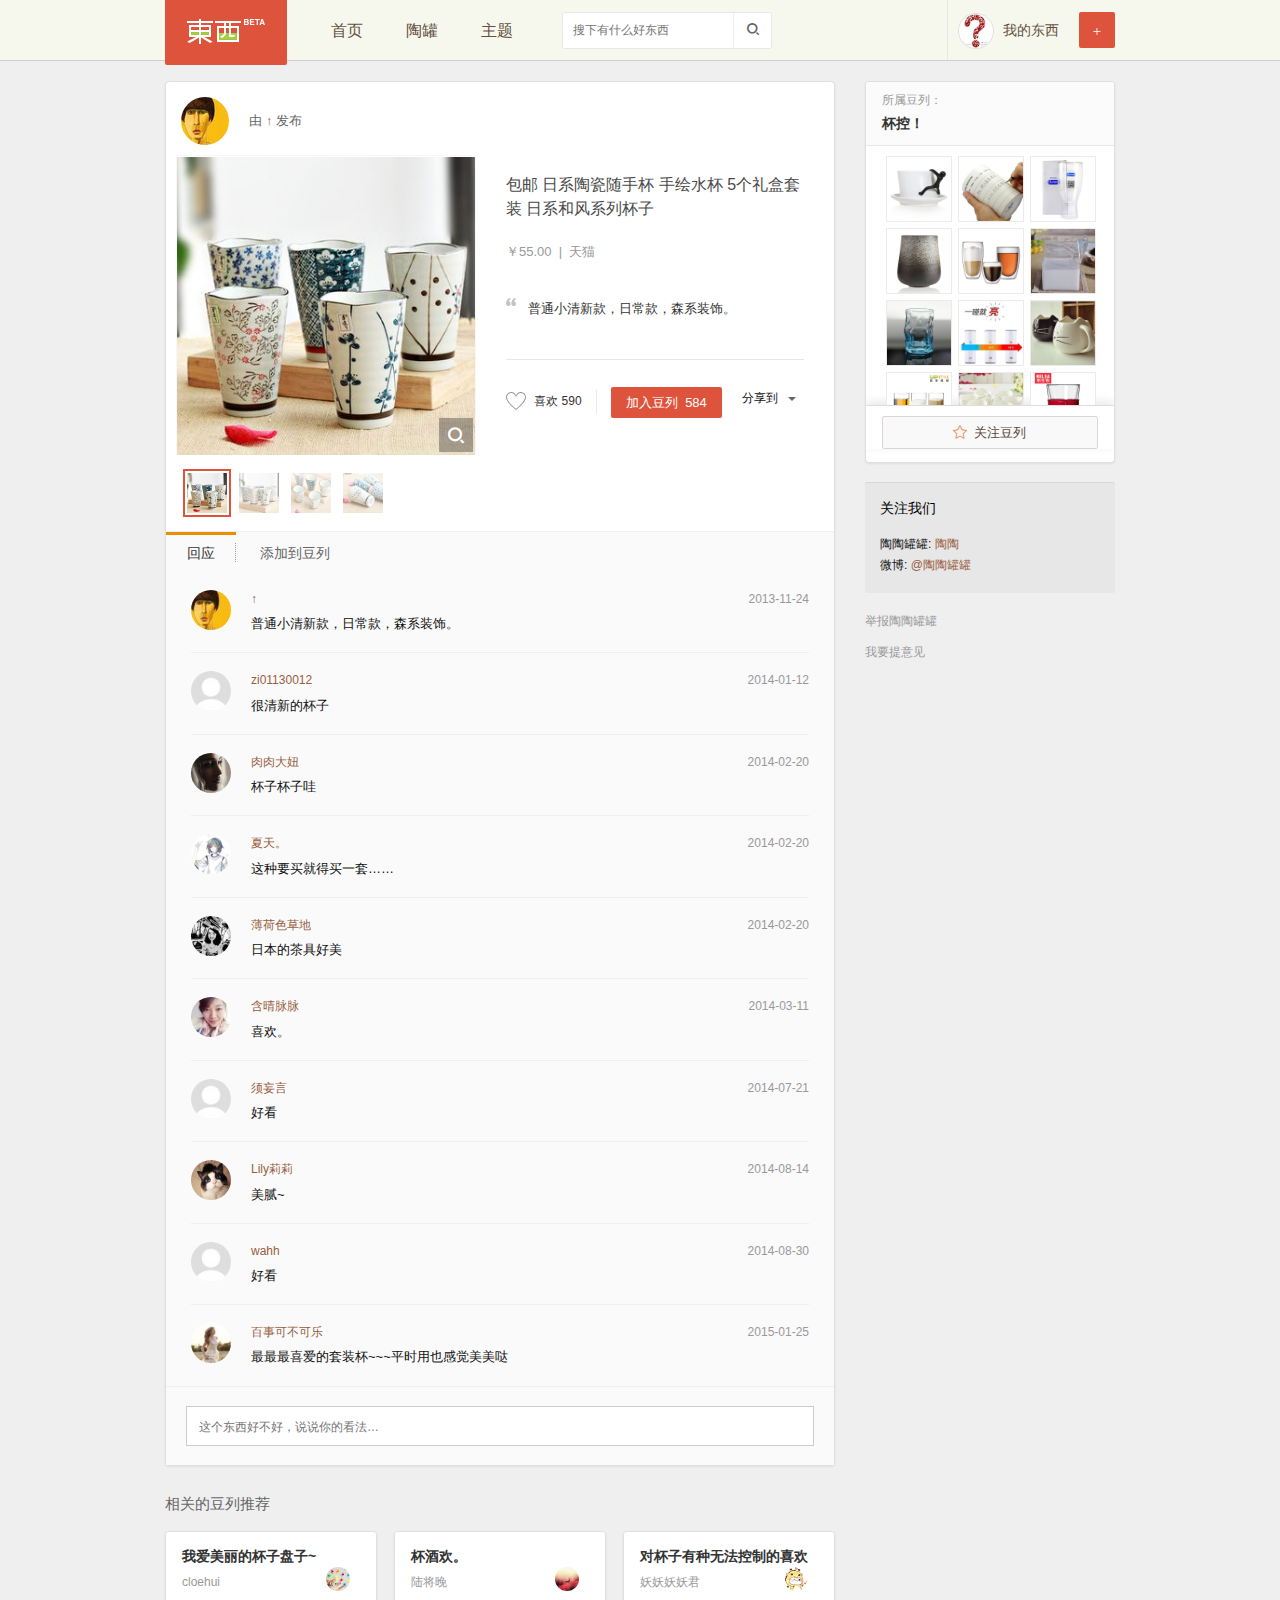
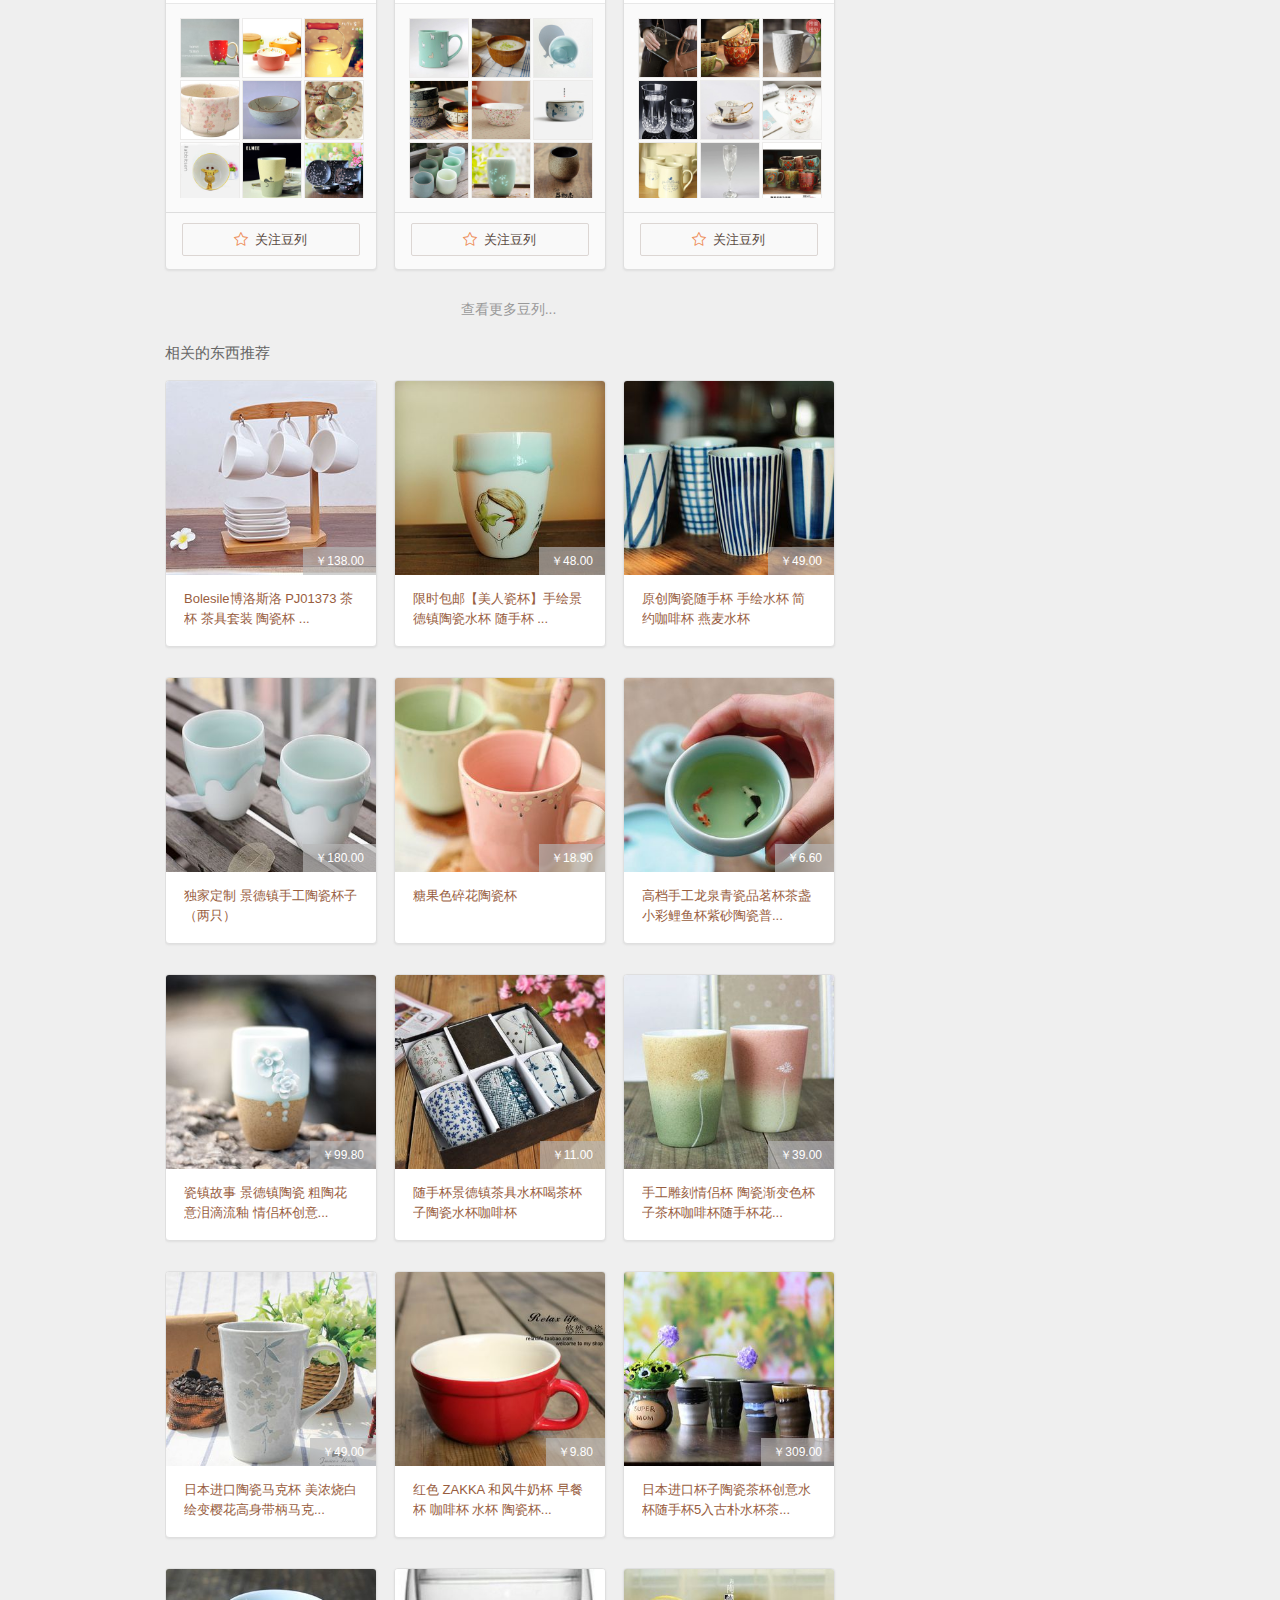
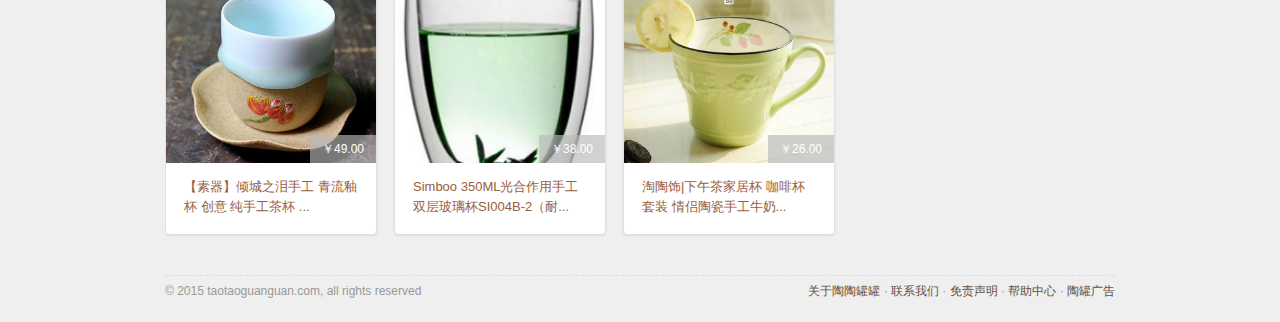
==== commit ef050512: "全部改为本地资源" ====
--- a/show.html
+++ b/show.html
@@ -1,361 +1,127 @@
 <!DOCTYPE html>
 <html>
 <head lang="en">
-    <meta charset="UTF-8">
+    <meta charset="UTF-8" />
     <title>商品详情页面</title>
-    <link rel="stylesheet" href="./css/_init_.css">
-    <link rel="stylesheet" href="./css/common.css">
-    <link rel="stylesheet" href="./css/show.css">
+    <link rel="stylesheet" href="./css/_init_.css" />
+    <link rel="stylesheet" href="./css/common.css" />
+    <link rel="stylesheet" href="./css/show.css" />
 </head>
 <body>
 <div id="db-nav-commodity" class="nav">
     <div class="nav-wrap">
         <div class="nav-primary">
             <div class="nav-logo">
-                <a href="http://dongxi.douban.com" title="豆瓣东西">豆瓣东西</a>
+                <a href="#" title="陶陶罐罐">陶陶罐罐</a>
             </div>
-
             <div class="nav-items">
                 <ul>
-
-
-                    <li class="nav-item nav-story-item current">
-                        <a class="nav-link" href="http://dongxi.douban.com/">
-                            首页
-                        </a>
-
-                    </li>
-
-
-                    <li class="nav-item nav-doulists-item">
-                        <a class="nav-link" href="http://dongxi.douban.com/doulists">
-                            豆列
-                        </a>
-
-                    </li>
-
-
-                    <li class="nav-item nav-haitao-item">
-                        <a class="nav-link" href="http://dongxi.douban.com/haitao/?icn=dongxi-nav">
-                            海淘
-                        </a>
-
-                    </li>
-
-
-                    <li class="nav-item nav-article-item">
-                        <a class="nav-link" href="http://dongxi.douban.com/articles">
-                            图文
-                        </a>
-
-                    </li>
-
-
-                    <li class="nav-item nav-app-item">
-                        <a class="nav-link" href="http://dongxi.douban.com/app/?icn=dongxi-nav&amp;referer=dongxi" target="&quot;_blank&quot;">
-                            App
-                                <span class="hot">
-                                    <img src="http://img3.douban.com/f/shire/0d120528a37de5b43aa89f2ecfcf97fcdfd95400/pics/hot_tip.gif">
-                                </span>
-                        </a>
-
-                    </li>
-
+                    <li class="nav-item nav-story-item"> <a class="nav-link" href="#"> 首页 </a> </li>
+                    <li class="nav-item nav-doulists-item"> <a class="nav-link" href="#"> 陶罐 </a> </li>
+                    <li class="nav-item nav-article-item"> <a class="nav-link" href="#"> 主题 </a> </li>
                     <li class="nav-item search-item">
-                        <form action="http://dongxi.douban.com/search" method="GET">
+                        <form action="#" method="GET">
                             <div class="search-wrap-commodity">
-                                <input id="search" class="search-input" type="text" name="q" placeholder="搜下有什么好东西" value="">
+                                <input id="search" class="search-input" type="text" name="q" placeholder="搜下有什么好东西" value="" />
                                 <button type="submit" class="search-icon"></button>
                             </div>
-                        </form>
-                    </li>
+                        </form> </li>
                 </ul>
             </div>
-
             <div class="nav-misc">
                 <ul class="nav-misc-list">
-                    <li class="nav-misc-item nav-profile">
-                        <a class="profile-link" href="http://dongxi.douban.com/people/127860437/">
-                            <img width="34" height="34" src="http://img3.douban.com/icon/u127860437-1.jpg" alt="x悍匪">
-                            我的东西
-                        </a>
-                    </li>
-                    <li class="nav-misc-item enterances">
-                        <span class="more-enterances">+</span>
+                    <li class="nav-misc-item nav-profile"> <a class="profile-link" href="#"> <img width="34" height="34" src="./icon/u127860437-1.jpg" alt="x悍匪" /> 我的东西 </a> </li>
+                    <li class="nav-misc-item enterances"> <span class="more-enterances">+</span>
                         <div class="publish-enterances-wrap">
                             <ul class="publish-enterances">
-                                <li><a href="http://dongxi.douban.com/show/create" rel="nofollow"><i class="icon ilmenicon-story"></i>发布东西</a></li>
-                                <li><a href="http://dongxi.douban.com/article/create" rel="nofollow"><i class="icon ilmenicon-article"></i>写图文评论</a></li>
+                                <li><a href="http://taotaoguanguan.com/show/create" rel="nofollow"><i class="icon ilmenicon-story"></i>发布东西</a></li>
+                                <li><a href="http://taotaoguanguan.com/article/create" rel="nofollow"><i class="icon ilmenicon-article"></i>写图文评论</a></li>
                             </ul>
                             <i class="icon-wrap"></i>
                             <i class="icon-inner"></i>
-                        </div>
-                    </li>
+                        </div> </li>
                 </ul>
             </div>
         </div>
     </div>
 </div>
-
-
-
-
-
 <div id="wrapper">
-
-
-
     <div id="content">
-
         <div class="grid-16-8 clearfix">
-
-
             <div class="article">
-
-
-
-
-
-
                 <div itemscope="" itemtype="http://schema.org/Product">
                     <div class="commodity-info">
                         <div class="commodity-publisher">
-                            <a class="publisher-avatar" href="http://dongxi.douban.com/people/zhuanghuipin/">
-                                <img src="http://img3.douban.com/icon/u24267218-29.jpg" alt="↑">
-                            </a>
+                            <a class="publisher-avatar" href="#"> <img src="./icon/u24267218-29.jpg" alt="↑" /> </a>
                             <div class="publisher-info">
-                                <span>由<a href="http://dongxi.douban.com/people/zhuanghuipin/">↑</a>发布</span>
+                                <span>由<a href="#">↑</a>发布</span>
                             </div>
                             <ul class="publisher-actions">
                             </ul>
                         </div>
                         <div class="commodity-detail" data-tid="1246525" data-tkind="3090" data-title="包邮 日系陶瓷随手杯 手绘水杯 5个礼盒套装 日系和风系列杯子">
-
-
-
-
-
-
-
-
-
-
-
                             <div class="commodity-images-mod">
-
                                 <div class="large-image-box">
-
-
-                                    <a class="J_PurchaseBtn" href="http://www.douban.com/link2/?url=http%3A%2F%2Fdetail.tmall.com%2Fitem.htm%3Fsche%3Ddongxi%26id%3D19606958425%26spm%3D2014.21481949.1.0&amp;s=purchase&amp;from=photo" target="_blank" title="包邮 日系陶瓷随手杯 手绘水杯 5个礼盒套装 日系和风系列杯子" data-purchase-event="purchase_photo" data-referer="http://dongxi.douban.com/search?q=%E9%99%B6%E7%93%B7" data-id="1246525" data-kind="3090" data-use-taodianjin="true" data-unid="127860437" biz-itemid="19606958425">
-
-                                        <img src="http://img4.douban.com/view/commodity_story/imedium/public/p4833157.jpg" width="298" height="298" alt="包邮 日系陶瓷随手杯 手绘水杯 5个礼盒套装 日系和风系列杯子的图片" itemprop="image">
-
-                                    </a>
-
-
-
+                                    <a class="J_PurchaseBtn" href="#" target="_blank" title="包邮 日系陶瓷随手杯 手绘水杯 5个礼盒套装 日系和风系列杯子" data-purchase-event="purchase_photo" data-referer="#" data-id="1246525" data-kind="3090" data-use-taodianjin="true" data-unid="127860437" biz-itemid="19606958425"> <img src="./public/p4833157.jpg" width="298" height="298" alt="包邮 日系陶瓷随手杯 手绘水杯 5个礼盒套装 日系和风系列杯子的图片" itemprop="image" /> </a>
                                     <i id="J_BtnImageGallery" class="icon-view-large-images" title="点击浏览大图" style="display: inline;"></i>
                                 </div>
                                 <ul class="nav-images">
-
-                                    <li class="nav-image active" data-large-url="http://img4.douban.com/view/commodity_story/imedium/public/p4833157.jpg" data-large-width="298" data-large-height="298" data-original-url="http://img4.douban.com/view/commodity_story/large/public/p4833157.jpg" data-original-width="600" data-original-height="600">
-                                        <img src="http://img4.douban.com/view/commodity_story/small/public/p4833157.jpg" width="40" height="40" alt="包邮 日系陶瓷随手杯 手绘水杯 5个礼盒套装 日系和风系列杯子的图片">
-                                    </li>
-
-                                    <li class="nav-image" data-large-url="http://img4.douban.com/view/commodity_story/imedium/public/p4833158.jpg" data-large-width="298" data-large-height="298" data-original-url="http://img4.douban.com/view/commodity_story/large/public/p4833158.jpg" data-original-width="600" data-original-height="600">
-                                        <img src="http://img4.douban.com/view/commodity_story/small/public/p4833158.jpg" width="40" height="40" alt="包邮 日系陶瓷随手杯 手绘水杯 5个礼盒套装 日系和风系列杯子的图片">
-                                    </li>
-
-                                    <li class="nav-image" data-large-url="http://img4.douban.com/view/commodity_story/imedium/public/p4833159.jpg" data-large-width="298" data-large-height="298" data-original-url="http://img4.douban.com/view/commodity_story/large/public/p4833159.jpg" data-original-width="600" data-original-height="600">
-                                        <img src="http://img4.douban.com/view/commodity_story/small/public/p4833159.jpg" width="40" height="40" alt="包邮 日系陶瓷随手杯 手绘水杯 5个礼盒套装 日系和风系列杯子的图片">
-                                    </li>
-
-                                    <li class="nav-image" data-large-url="http://img3.douban.com/view/commodity_story/imedium/public/p4833160.jpg" data-large-width="298" data-large-height="298" data-original-url="http://img3.douban.com/view/commodity_story/large/public/p4833160.jpg" data-original-width="600" data-original-height="600">
-                                        <img src="http://img3.douban.com/view/commodity_story/small/public/p4833160.jpg" width="40" height="40" alt="包邮 日系陶瓷随手杯 手绘水杯 5个礼盒套装 日系和风系列杯子的图片">
-                                    </li>
+                                    <li class="nav-image active" data-large-url="./public/p4833157.jpg" data-large-width="298" data-large-height="298" data-original-url="./public/p4833157.jpg" data-original-width="600" data-original-height="600"> <img src="./public/p4833157.jpg" width="40" height="40" alt="包邮 日系陶瓷随手杯 手绘水杯 5个礼盒套装 日系和风系列杯子的图片" /> </li>
+                                    <li class="nav-image" data-large-url="./public/p4833158.jpg" data-large-width="298" data-large-height="298" data-original-url="./public/p4833158.jpg" data-original-width="600" data-original-height="600"> <img src="./public/p4833158.jpg" width="40" height="40" alt="包邮 日系陶瓷随手杯 手绘水杯 5个礼盒套装 日系和风系列杯子的图片" /> </li>
+                                    <li class="nav-image" data-large-url="./public/p4833159.jpg" data-large-width="298" data-large-height="298" data-original-url="./public/p4833159.jpg" data-original-width="600" data-original-height="600"> <img src="./public/p4833159.jpg" width="40" height="40" alt="包邮 日系陶瓷随手杯 手绘水杯 5个礼盒套装 日系和风系列杯子的图片" /> </li>
+                                    <li class="nav-image" data-large-url="./public/p4833160.jpg" data-large-width="298" data-large-height="298" data-original-url="./public/p4833160.jpg" data-original-width="600" data-original-height="600"> <img src="./public/p4833160.jpg" width="40" height="40" alt="包邮 日系陶瓷随手杯 手绘水杯 5个礼盒套装 日系和风系列杯子的图片" /> </li>
                                 </ul>
                             </div>
-
-
-
-
-
-                            <h1 class="commodity-name" itemprop="name">
-
-
-                                <a class="J_PurchaseBtn" href="http://www.douban.com/link2/?url=http%3A%2F%2Fdetail.tmall.com%2Fitem.htm%3Fsche%3Ddongxi%26id%3D19606958425%26spm%3D2014.21481949.1.0&amp;s=purchase&amp;from=title" target="_blank" title="包邮 日系陶瓷随手杯 手绘水杯 5个礼盒套装 日系和风系列杯子" data-purchase-event="purchase_title" data-referer="http://dongxi.douban.com/search?q=%E9%99%B6%E7%93%B7" data-id="1246525" data-kind="3090" data-use-taodianjin="true" data-unid="127860437" biz-itemid="19606958425">
-
-                                    包邮 日系陶瓷随手杯 手绘水杯 5个礼盒套装 日系和风系列杯子
-
-                                </a>
-
-
-
-                            </h1>
-
-                            <link itemprop="url" href="http://dongxi.douban.com/show/1246525/">
-
+                            <h1 class="commodity-name" itemprop="name"> <a class="J_PurchaseBtn" href="#" target="_blank" title="包邮 日系陶瓷随手杯 手绘水杯 5个礼盒套装 日系和风系列杯子" data-purchase-event="purchase_title" data-referer="#" data-id="1246525" data-kind="3090" data-use-taodianjin="true" data-unid="127860437" biz-itemid="19606958425"> 包邮 日系陶瓷随手杯 手绘水杯 5个礼盒套装 日系和风系列杯子 </a> </h1>
+                            <link itemprop="url" href="#" />
                             <div class="commodity-purchase-mod" itemprop="offers" itemscope="" itemtype="http://schema.org/Offer">
-                                <meta itemprop="priceCurrency" content="CNY">
-                <span class="commodity-price " itemprop="price">
-                        ￥55.00
-                                &nbsp;|&nbsp;
-                            天猫
-                </span>
-
-
-
-
-<span class="btn-buy-mask"><tkbox id="tk_box_1" style="border: 1px solid rgb(217, 217, 217); text-indent: 0px; display: block; width: 68px; height: 32px;"><iframe id="writeable_iframe_0" width="68" height="32" style="" border="0" frameborder="0" scrolling="no" marginwidth="0" allowtransparency="true" marginheight="0"></iframe></tkbox><a class="J_PurchaseBtn btn-buy" href="http://www.douban.com/link2/?url=http%3A%2F%2Fdetail.tmall.com%2Fitem.htm%3Fsche%3Ddongxi%26id%3D19606958425%26spm%3D2014.21481949.1.0&amp;s=purchase&amp;from=button" target="_blank" title="包邮 日系陶瓷随手杯 手绘水杯 5个礼盒套装 日系和风系列杯子" data-purchase-event="purchase_button" data-referer="http://dongxi.douban.com/search?q=%E9%99%B6%E7%93%B7" data-id="1246525" data-kind="3090" data-use-taodianjin="true" data-unid="127860437" biz-itemid="19606958425" data-button-type="template" data-type="0" data-tmpl="68x32" data-rd="1" data-style="2" data-tmplid="601" _tk_rb_index="1" _tk_old_display="block" style="display: none;">
-    去购买
-</a></span>
-
-
-
-                            </div>
-
+                                <meta itemprop="priceCurrency" content="CNY" />
+                                <span class="commodity-price " itemprop="price"> ￥55.00 &nbsp;|&nbsp; 天猫 </span>
+          <span class="btn-buy-mask">
+           <tkbox id="tk_box_1" style="border: 1px solid rgb(217, 217, 217); text-indent: 0px; display: block; width: 68px; height: 32px;">
+               <iframe id="writeable_iframe_0" width="68" height="32" style="" border="0" frameborder="0" scrolling="no" marginwidth="0" allowtransparency="true" marginheight="0"></iframe>
+           </tkbox><a class="J_PurchaseBtn btn-buy" href="#" target="_blank" title="包邮 日系陶瓷随手杯 手绘水杯 5个礼盒套装 日系和风系列杯子" data-purchase-event="purchase_button" data-referer="#" data-id="1246525" data-kind="3090" data-use-taodianjin="true" data-unid="127860437" biz-itemid="19606958425" data-button-type="template" data-type="0" data-tmpl="68x32" data-rd="1" data-style="2" data-tmplid="601" _tk_rb_index="1" _tk_old_display="block" style="display: none;"> 去购买 </a></span>
+                            </div>
                             <div class="commodity-quote">
-
                                 <q class="js-expand-quote quote">普通小清新款，日常款，森系装饰。</q>
                             </div>
-
-
-
                             <div class="commodity-actions">
                                 <div class="btn-like-wrap">
-
-
-
-
-
-
-
-
-
-
-
-
-
-
-                                    <a class="J_CommodityLikeBtn btn-like" href="javascript:void(0)" data-tid="1246525" data-tkind-url="show">
-                                        <span class="main">喜欢<em class="count">590</em></span>
-                                        <span class="unactive-tips" data-tips="不喜欢?">不喜欢?</span>
-                                    </a>
-
-
-
-
-
-                                </div>
-
-
-
-
-
-
-
-
-
-
-
-
-
-
-
-
-
-                                <a class="J_AddToDoulist btn-doulist" data-target-id="1246525" data-target-image="http://img4.douban.com/view/commodity_story/medium/public/p4833157.jpg" data-url="/j/show/1246525/collect" data-sync-to-mb="1" data-at-tips-shown="0" data-at-tips-url="http://www.douban.com/j/accounts/hidetip?kind=34&amp;show_to_all=Y&amp;data_type=html" href="javascript:void(0)">
-
-                                    加入豆列
-                                    <em class="count">584</em>
-                                </a>
-
-
-
-
+                                    <a class="J_CommodityLikeBtn btn-like" href="javascript:void(0)" data-tid="1246525" data-tkind-url="show"> <span class="main">喜欢<em class="count">590</em></span> <span class="unactive-tips" data-tips="不喜欢?">不喜欢?</span> </a>
+                                </div>
+                                <a class="J_AddToDoulist btn-doulist" data-target-id="1246525" data-target-image="./public/p4833157.jpg" data-url="/j/show/1246525/collect" data-sync-to-mb="1" data-at-tips-shown="0" data-at-tips-url="#" href="javascript:void(0)"> 加入豆列 <em class="count">584</em> </a>
                                 <script>
+                                    var Dongxi={data:{}};
                                     Dongxi.data.doulistBtn = {
                                         doulists: [{"url":"http:\/\/dongxi.douban.com\/doulist\/3945662\/","id":"3945662","title":"餐具"}],
                                         selectedId: '3945662'
                                     };
                                 </script>
-
-
-
-
-
-
-
-
-
-
-
-
-
                                 <div class="sns-social select-style" data-uid="127860437">
                                     <span class="btn-social-rec">分享到<i class="social-rec-arrow-down"></i></span>
-
-
                                     <div class="douban-share-mock">
-
-
-
-
-
-
-
-
                                         <script>
                                             var rec_url = 'http://www.douban.com/share/recommend?'
                                         </script>
-                                        <script>
-                                            Do.add('dshare', {path: 'http://img3.douban.com/f/shire/a540b4072efa77b1e4e25a19ba57e8c913ecf243/js/dshare.js', type: 'js', requires:['dialog']});
-                                            Do('dshare');
-                                        </script>
 
                                         <div class="rec-sec">
-
-    <span class="rec">
-
-
-</span>
+                                            <span class="rec"> </span>
                                         </div>
-
                                     </div>
-
                                     <div class="wechat-share-mock">
-
                                     </div>
-
                                     <div class="social-list-mod">
-
-
-
-
                                         <div class="share-page">
-                                            <span class="share-label"></span><span id="share-links-1246525" class="share-links"><a data-user_id="127860437" href="http://www.douban.com/share/recommend?sanity_key=_1ee4c&amp;apikey=&amp;object_kind=3090&amp;name=%E5%8C%85%E9%82%AE+%E6%97%A5%E7%B3%BB%E9%99%B6%E7%93%B7%E9%9A%8F%E6%89%8B%E6%9D%AF+%E6%89%8B%E7%BB%98%E6%B0%B4%E6%9D%AF+5%E4%B8%AA%E7%A4%BC%E7%9B%92%E5%A5%97%E8%A3%85+%E6%97%A5%E7%B3%BB%E5%92%8C%E9%A3%8E%E7%B3%BB%E5%88%97%E6%9D%AF%E5%AD%90&amp;image=http%3A%2F%2Fimg4.douban.com%2Fview%2Fcommodity_story%2Flarge%2Fpublic%2Fp4833157.jpg&amp;target_action=0&amp;redir=http%3A%2F%2Fdongxi.douban.com%2Fshow%2F1246525%2F&amp;object_id=1246525&amp;heading=%E6%8E%A8%E8%8D%90%E5%88%B0%E8%B1%86%E7%93%A3&amp;target_type=rec&amp;btn_text=&amp;href=http%3A%2F%2Fdongxi.douban.com%2Fshow%2F1246525%2F&amp;action_props=%7B%22story_title%22%3A%22%E5%8C%85%E9%82%AE+%E6%97%A5%E7%B3%BB%E9%99%B6%E7%93%B7%E9%9A%8F%E6%89%8B%E6%9D%AF+%E6%89%8B%E7%BB%98%E6%B0%B4%E6%9D%AF+5%E4%B8%AA%E7%A4%BC%E7%9B%92%E5%A5%97%E8%A3%85+%E6%97%A5%E7%B3%BB%E5%92%8C%E9%A3%8E%E7%B3%BB%E5%88%97%E6%9D%AF%E5%AD%90%22%2C%22story_url%22%3A%22http%3A%5C%2F%5C%2Fdongxi.douban.com%5C%2Fshow%5C%2F1246525%5C%2F%22%7D&amp;curl=&amp;type=&amp;properties=%7B%22href%22%3A%22http%3A%5C%2F%5C%2Fdongxi.douban.com%5C%2Fshow%5C%2F1246525%5C%2F%3Fdcm%3Ddouban%26dcs%3Dshare%22%7D&amp;desc=%E6%99%AE%E9%80%9A%E5%B0%8F%E6%B8%85%E6%96%B0%E6%AC%BE%EF%BC%8C%E6%97%A5%E5%B8%B8%E6%AC%BE%EF%BC%8C%E6%A3%AE%E7%B3%BB%E8%A3%85%E9%A5%B0%E3%80%82" share-id="1246525" data-mode="plain" data-name="包邮 日系陶瓷随手杯 手绘水杯 5个礼盒套装 日系和风系列杯子" data-type="" data-desc="普通小清新款，日常款，森系装饰。" data-href="http://dongxi.douban.com/show/1246525/" data-image="http://img4.douban.com/view/commodity_story/large/public/p4833157.jpg" data-properties="{&quot;href&quot;:&quot;http:\/\/dongxi.douban.com\/show\/1246525\/?dcm=douban&amp;dcs=share&quot;}" data-redir="http://dongxi.douban.com/static/dshare_proxy.html" data-text="" data-apikey="" data-curl="" data-count="10" data-object_kind="3090" data-object_id="1246525" data-target_type="rec" data-target_action="0" data-action_props="{&quot;story_title&quot;:&quot;包邮 日系陶瓷随手杯 手绘水杯 5个礼盒套装 日系和风系列杯子&quot;,&quot;story_url&quot;:&quot;http:\/\/dongxi.douban.com\/show\/1246525\/&quot;}" data-btn_text="" data-heading="推荐到豆瓣" data-sanity_key="_1ee4c" class="J_BtnDoubanShare lnk-douban-sharing share-lnk-douban" title="分享到豆瓣"><i class="ico-douban">豆瓣</i></a><a data-site="douban" data-target-id="1246525" class=" share-lnk-douban" href="javascript:void(0);" title="分享到豆瓣" style="display: none;"><i class="ico-douban">豆瓣</i></a><a data-site="sina" data-target-id="1246525" class=" share-lnk-sina" href="javascript:void(0);" title="分享到新浪微博"><i class="ico-sina">新浪微博</i></a><a class="J_BtnWechatShare share-lnk-wechat" data-properties="{&quot;url&quot;: &quot;http://www.douban.com/link2/?url=http%3A%2F%2Fdongxi.douban.com%2Fshow%2F1246525%2F%3Fdcm%3Dwechat%26dcs%3Dshare&quot; }"><i class="ico-wechat">微信</i></a></span>
+                                            <span class="share-label"></span>
+                                            <span id="share-links-1246525" class="share-links"><a data-user_id="127860437" href="#" share-id="1246525" data-mode="plain" data-name="包邮 日系陶瓷随手杯 手绘水杯 5个礼盒套装 日系和风系列杯子" data-type="" data-desc="普通小清新款，日常款，森系装饰。" data-href="#" data-image="./public/p4833157.jpg" data-properties="{&quot;href&quot;:&quot;http:\/\/dongxi.douban.com\/show\/1246525\/?dcm=douban&amp;dcs=share&quot;}" data-redir="#" data-text="" data-apikey="" data-curl="" data-count="10" data-object_kind="3090" data-object_id="1246525" data-target_type="rec" data-target_action="0" data-action_props="{&quot;story_title&quot;:&quot;包邮 日系陶瓷随手杯 手绘水杯 5个礼盒套装 日系和风系列杯子&quot;,&quot;story_url&quot;:&quot;http:\/\/dongxi.douban.com\/show\/1246525\/&quot;}" data-btn_text="" data-heading="推荐到豆瓣" data-sanity_key="_1ee4c" class="J_BtnDoubanShare lnk-douban-sharing share-lnk-douban" title="分享到豆瓣"><i class="ico-douban">豆瓣</i></a><a data-site="douban" data-target-id="1246525" class=" share-lnk-douban" href="javascript:void(0);" title="分享到豆瓣" style="display: none;"><i class="ico-douban">豆瓣</i></a><a data-site="sina" data-target-id="1246525" class=" share-lnk-sina" href="javascript:void(0);" title="分享到新浪微博"><i class="ico-sina">新浪微博</i></a><a class="J_BtnWechatShare share-lnk-wechat" data-properties="{&quot;url&quot;: &quot;http://www.douban.com/link2/?url=http%3A%2F%2Fdongxi.douban.com%2Fshow%2F1246525%2F%3Fdcm%3Dwechat%26dcs%3Dshare&quot; }"><i class="ico-wechat">微信</i></a></span>
                                         </div>
-                                        <script type="text/javascript">
-                                            window.db_shares = window.db_shares || [];
-                                            if (!window._share_page_js) (function (doc, src){ var x = doc.createElement('script'); x.src = src;
-                                                doc.getElementsByTagName('head')[0].appendChild(x); window._share_page_js = x;
-                                            })(document, 'http://img3.douban.com/f/shire/1f046259f9a6807e471ff80b8386bf2b150bea11/js/core/share_page.js');
-                                            db_shares.push({"title": "\u5305\u90ae \u65e5\u7cfb\u9676\u74f7\u968f\u624b\u676f \u624b\u7ed8\u6c34\u676f 5\u4e2a\u793c\u76d2\u5957\u88c5 \u65e5\u7cfb\u548c\u98ce\u7cfb\u5217\u676f\u5b50\uff08\u5206\u4eab\u81ea @\u8c46\u74e3\u4e1c\u897f\uff09", "url": "http://dongxi.douban.com/show/1246525/?dcm=sina-weibo&dcs=share", "pic": "http://img4.douban.com/view/commodity_story/large/public/p4833157.jpg", "shuo_text": "\u5305\u90ae \u65e5\u7cfb\u9676\u74f7\u968f\u624b\u676f \u624b\u7ed8\u6c34\u676f 5\u4e2a\u793c\u76d2\u5957\u88c5 \u65e5\u7cfb\u548c\u98ce\u7cfb\u5217\u676f\u5b50\uff08\u5206\u4eab\u81ea @\u8c46\u74e3\u4e1c\u897f\uff09", "sites": ["douban", "sina"], "share_label": "", "msg": "\u5305\u90ae \u65e5\u7cfb\u9676\u74f7\u968f\u624b\u676f \u624b\u7ed8\u6c34\u676f 5\u4e2a\u793c\u76d2\u5957\u88c5 \u65e5\u7cfb\u548c\u98ce\u7cfb\u5217\u676f\u5b50\uff08\u5206\u4eab\u81ea @\u8c46\u74e3\u4e1c\u897f\uff09", "lnk_cls": "", "id": "1246525"})
-                                        </script>
-
 
                                         <i class="icon-wrap"></i>
                                         <i class="icon-inner"></i>
                                     </div>
                                 </div>
-
-
-
-                            </div>
-
+                            </div>
                         </div>
-
-
                         <div class="commodity-response">
                             <ul class="ui-tabbar">
                                 <li class="ui-tab active">回应</li>
@@ -363,1184 +129,482 @@
                             </ul>
                             <div class="ui-contents">
                                 <div class="ui-content active story-postlist-mod">
-
                                     <ul class="story-postlist">
-
                                         <li id="1246525" class="story-postitem" data-id="1246525" data-kind="3102">
-
-                                            <div class="postitem-hd">
-                                                <a class="postitem-avatar" href="http://dongxi.douban.com/people/24267218">
-                                                    <img src="http://img3.douban.com/icon/u24267218-29.jpg" alt="↑">
-                                                </a>
-                                                <a class="postitem-author" href="http://dongxi.douban.com/people/24267218">↑</a>
+                                            <div class="postitem-hd">
+                                                <a class="postitem-avatar" href="#"> <img src="./icon/u24267218-29.jpg" alt="↑" /> </a>
+                                                <a class="postitem-author" href="#">↑</a>
                                                 <span class="postitem-time">2013-11-24</span>
                                             </div>
-
-                                            <div class="postitem-bd">
-                                                <div class="postitem-content">
-                            <span class="postitem-text">
-
-                                普通小清新款，日常款，森系装饰。
-                            </span>
-                                                    <ul class="postitem-actions">
-                                                        <li class="postitem-action post-action-comments">
-                                                            <a class="link-post-comments js-reply-post" href="#">回应</a>
-                                                        </li>
-                                                        <li class="postitem-action post-action-report J_ReportButton" data-report-url="http://dongxi.douban.com/post/1246525">举报</li>
-                                                    </ul>
-                                                </div>
-                                            </div>
-
-                                        </li>
-
+                                            <div class="postitem-bd">
+                                                <div class="postitem-content">
+                                                    <span class="postitem-text"> 普通小清新款，日常款，森系装饰。 </span>
+                                                    <ul class="postitem-actions">
+                                                        <li class="postitem-action post-action-comments"> <a class="link-post-comments js-reply-post" href="#">回应</a> </li>
+                                                        <li class="postitem-action post-action-report J_ReportButton" data-report-url="#">举报</li>
+                                                    </ul>
+                                                </div>
+                                            </div> </li>
                                         <li id="200060160" class="story-postitem" data-id="200060160" data-kind="3102">
-
-                                            <div class="postitem-hd">
-                                                <a class="postitem-avatar" href="http://dongxi.douban.com/people/70261409">
-                                                    <img src="http://img3.douban.com/icon/user_normal.jpg" alt="zi01130012">
-                                                </a>
-                                                <a class="postitem-author" href="http://dongxi.douban.com/people/70261409">zi01130012</a>
+                                            <div class="postitem-hd">
+                                                <a class="postitem-avatar" href="#"> <img src="./icon/user_normal.jpg" alt="zi01130012" /> </a>
+                                                <a class="postitem-author" href="#">zi01130012</a>
                                                 <span class="postitem-time">2014-01-12</span>
                                             </div>
-
-                                            <div class="postitem-bd">
-                                                <div class="postitem-content">
-                            <span class="postitem-text">
-
-                                很清新的杯子
-                            </span>
-                                                    <ul class="postitem-actions">
-                                                        <li class="postitem-action post-action-comments">
-                                                            <a class="link-post-comments js-reply-post" href="#">回应</a>
-                                                        </li>
-                                                        <li class="postitem-action post-action-report J_ReportButton" data-report-url="http://dongxi.douban.com/post/200060160">举报</li>
-                                                    </ul>
-                                                </div>
-                                            </div>
-
-                                        </li>
-
+                                            <div class="postitem-bd">
+                                                <div class="postitem-content">
+                                                    <span class="postitem-text"> 很清新的杯子 </span>
+                                                    <ul class="postitem-actions">
+                                                        <li class="postitem-action post-action-comments"> <a class="link-post-comments js-reply-post" href="#">回应</a> </li>
+                                                        <li class="postitem-action post-action-report J_ReportButton" data-report-url="#">举报</li>
+                                                    </ul>
+                                                </div>
+                                            </div> </li>
                                         <li id="200177315" class="story-postitem" data-id="200177315" data-kind="3102">
-
-                                            <div class="postitem-hd">
-                                                <a class="postitem-avatar" href="http://dongxi.douban.com/people/58308513">
-                                                    <img src="http://img3.douban.com/icon/u58308513-2.jpg" alt="肉肉大妞">
-                                                </a>
-                                                <a class="postitem-author" href="http://dongxi.douban.com/people/58308513">肉肉大妞</a>
+                                            <div class="postitem-hd">
+                                                <a class="postitem-avatar" href="#"> <img src="./icon/u58308513-2.jpg" alt="肉肉大妞" /> </a>
+                                                <a class="postitem-author" href="#">肉肉大妞</a>
                                                 <span class="postitem-time">2014-02-20</span>
                                             </div>
-
-                                            <div class="postitem-bd">
-                                                <div class="postitem-content">
-                            <span class="postitem-text">
-
-                                杯子杯子哇
-                            </span>
-                                                    <ul class="postitem-actions">
-                                                        <li class="postitem-action post-action-comments">
-                                                            <a class="link-post-comments js-reply-post" href="#">回应</a>
-                                                        </li>
-                                                        <li class="postitem-action post-action-report J_ReportButton" data-report-url="http://dongxi.douban.com/post/200177315">举报</li>
-                                                    </ul>
-                                                </div>
-                                            </div>
-
-                                        </li>
-
+                                            <div class="postitem-bd">
+                                                <div class="postitem-content">
+                                                    <span class="postitem-text"> 杯子杯子哇 </span>
+                                                    <ul class="postitem-actions">
+                                                        <li class="postitem-action post-action-comments"> <a class="link-post-comments js-reply-post" href="#">回应</a> </li>
+                                                        <li class="postitem-action post-action-report J_ReportButton" data-report-url="#">举报</li>
+                                                    </ul>
+                                                </div>
+                                            </div> </li>
                                         <li id="200177439" class="story-postitem" data-id="200177439" data-kind="3102">
-
-                                            <div class="postitem-hd">
-                                                <a class="postitem-avatar" href="http://dongxi.douban.com/people/3684682">
-                                                    <img src="http://img3.douban.com/icon/u3684682-52.jpg" alt="夏天。">
-                                                </a>
-                                                <a class="postitem-author" href="http://dongxi.douban.com/people/3684682">夏天。</a>
+                                            <div class="postitem-hd">
+                                                <a class="postitem-avatar" href="#"> <img src="./icon/u3684682-52.jpg" alt="夏天。" /> </a>
+                                                <a class="postitem-author" href="#">夏天。</a>
                                                 <span class="postitem-time">2014-02-20</span>
                                             </div>
-
-                                            <div class="postitem-bd">
-                                                <div class="postitem-content">
-                            <span class="postitem-text">
-
-                                这种要买就得买一套……
-                            </span>
-                                                    <ul class="postitem-actions">
-                                                        <li class="postitem-action post-action-comments">
-                                                            <a class="link-post-comments js-reply-post" href="#">回应</a>
-                                                        </li>
-                                                        <li class="postitem-action post-action-report J_ReportButton" data-report-url="http://dongxi.douban.com/post/200177439">举报</li>
-                                                    </ul>
-                                                </div>
-                                            </div>
-
-                                        </li>
-
+                                            <div class="postitem-bd">
+                                                <div class="postitem-content">
+                                                    <span class="postitem-text"> 这种要买就得买一套…… </span>
+                                                    <ul class="postitem-actions">
+                                                        <li class="postitem-action post-action-comments"> <a class="link-post-comments js-reply-post" href="#">回应</a> </li>
+                                                        <li class="postitem-action post-action-report J_ReportButton" data-report-url="#">举报</li>
+                                                    </ul>
+                                                </div>
+                                            </div> </li>
                                         <li id="200178568" class="story-postitem" data-id="200178568" data-kind="3102">
-
-                                            <div class="postitem-hd">
-                                                <a class="postitem-avatar" href="http://dongxi.douban.com/people/37948667">
-                                                    <img src="http://img3.douban.com/icon/u37948667-26.jpg" alt="薄荷色草地">
-                                                </a>
-                                                <a class="postitem-author" href="http://dongxi.douban.com/people/37948667">薄荷色草地</a>
+                                            <div class="postitem-hd">
+                                                <a class="postitem-avatar" href="#"> <img src="./icon/u37948667-26.jpg" alt="薄荷色草地" /> </a>
+                                                <a class="postitem-author" href="#">薄荷色草地</a>
                                                 <span class="postitem-time">2014-02-20</span>
                                             </div>
-
-                                            <div class="postitem-bd">
-                                                <div class="postitem-content">
-                            <span class="postitem-text">
-
-                                日本的茶具好美
-                            </span>
-                                                    <ul class="postitem-actions">
-                                                        <li class="postitem-action post-action-comments">
-                                                            <a class="link-post-comments js-reply-post" href="#">回应</a>
-                                                        </li>
-                                                        <li class="postitem-action post-action-report J_ReportButton" data-report-url="http://dongxi.douban.com/post/200178568">举报</li>
-                                                    </ul>
-                                                </div>
-                                            </div>
-
-                                        </li>
-
+                                            <div class="postitem-bd">
+                                                <div class="postitem-content">
+                                                    <span class="postitem-text"> 日本的茶具好美 </span>
+                                                    <ul class="postitem-actions">
+                                                        <li class="postitem-action post-action-comments"> <a class="link-post-comments js-reply-post" href="#">回应</a> </li>
+                                                        <li class="postitem-action post-action-report J_ReportButton" data-report-url="#">举报</li>
+                                                    </ul>
+                                                </div>
+                                            </div> </li>
                                         <li id="200249507" class="story-postitem" data-id="200249507" data-kind="3102">
-
-                                            <div class="postitem-hd">
-                                                <a class="postitem-avatar" href="http://dongxi.douban.com/people/65656737">
-                                                    <img src="http://img3.douban.com/icon/u65656737-18.jpg" alt="含晴脉脉">
-                                                </a>
-                                                <a class="postitem-author" href="http://dongxi.douban.com/people/65656737">含晴脉脉</a>
+                                            <div class="postitem-hd">
+                                                <a class="postitem-avatar" href="#"> <img src="./icon/u65656737-18.jpg" alt="含晴脉脉" /> </a>
+                                                <a class="postitem-author" href="#">含晴脉脉</a>
                                                 <span class="postitem-time">2014-03-11</span>
                                             </div>
-
-                                            <div class="postitem-bd">
-                                                <div class="postitem-content">
-                            <span class="postitem-text">
-
-                                喜欢。
-                            </span>
-                                                    <ul class="postitem-actions">
-                                                        <li class="postitem-action post-action-comments">
-                                                            <a class="link-post-comments js-reply-post" href="#">回应</a>
-                                                        </li>
-                                                        <li class="postitem-action post-action-report J_ReportButton" data-report-url="http://dongxi.douban.com/post/200249507">举报</li>
-                                                    </ul>
-                                                </div>
-                                            </div>
-
-                                        </li>
-
+                                            <div class="postitem-bd">
+                                                <div class="postitem-content">
+                                                    <span class="postitem-text"> 喜欢。 </span>
+                                                    <ul class="postitem-actions">
+                                                        <li class="postitem-action post-action-comments"> <a class="link-post-comments js-reply-post" href="#">回应</a> </li>
+                                                        <li class="postitem-action post-action-report J_ReportButton" data-report-url="#">举报</li>
+                                                    </ul>
+                                                </div>
+                                            </div> </li>
                                         <li id="200791916" class="story-postitem" data-id="200791916" data-kind="3102">
-
-                                            <div class="postitem-hd">
-                                                <a class="postitem-avatar" href="http://dongxi.douban.com/people/67294342">
-                                                    <img src="http://img3.douban.com/icon/user_normal.jpg" alt="须妄言">
-                                                </a>
-                                                <a class="postitem-author" href="http://dongxi.douban.com/people/67294342">须妄言</a>
+                                            <div class="postitem-hd">
+                                                <a class="postitem-avatar" href="#"> <img src="./icon/user_normal.jpg" alt="须妄言" /> </a>
+                                                <a class="postitem-author" href="#">须妄言</a>
                                                 <span class="postitem-time">2014-07-21</span>
                                             </div>
-
-                                            <div class="postitem-bd">
-                                                <div class="postitem-content">
-                            <span class="postitem-text">
-
-                                好看
-                            </span>
-                                                    <ul class="postitem-actions">
-                                                        <li class="postitem-action post-action-comments">
-                                                            <a class="link-post-comments js-reply-post" href="#">回应</a>
-                                                        </li>
-                                                        <li class="postitem-action post-action-report J_ReportButton" data-report-url="http://dongxi.douban.com/post/200791916">举报</li>
-                                                    </ul>
-                                                </div>
-                                            </div>
-
-                                        </li>
-
+                                            <div class="postitem-bd">
+                                                <div class="postitem-content">
+                                                    <span class="postitem-text"> 好看 </span>
+                                                    <ul class="postitem-actions">
+                                                        <li class="postitem-action post-action-comments"> <a class="link-post-comments js-reply-post" href="#">回应</a> </li>
+                                                        <li class="postitem-action post-action-report J_ReportButton" data-report-url="#">举报</li>
+                                                    </ul>
+                                                </div>
+                                            </div> </li>
                                         <li id="200903380" class="story-postitem" data-id="200903380" data-kind="3102">
-
-                                            <div class="postitem-hd">
-                                                <a class="postitem-avatar" href="http://dongxi.douban.com/people/55326011">
-                                                    <img src="http://img3.douban.com/icon/u55326011-5.jpg" alt="Lily莉莉">
-                                                </a>
-                                                <a class="postitem-author" href="http://dongxi.douban.com/people/55326011">Lily莉莉</a>
+                                            <div class="postitem-hd">
+                                                <a class="postitem-avatar" href="#"> <img src="./icon/u55326011-5.jpg" alt="Lily莉莉" /> </a>
+                                                <a class="postitem-author" href="#">Lily莉莉</a>
                                                 <span class="postitem-time">2014-08-14</span>
                                             </div>
-
-                                            <div class="postitem-bd">
-                                                <div class="postitem-content">
-                            <span class="postitem-text">
-
-                                美腻~
-                            </span>
-                                                    <ul class="postitem-actions">
-                                                        <li class="postitem-action post-action-comments">
-                                                            <a class="link-post-comments js-reply-post" href="#">回应</a>
-                                                        </li>
-                                                        <li class="postitem-action post-action-report J_ReportButton" data-report-url="http://dongxi.douban.com/post/200903380">举报</li>
-                                                    </ul>
-                                                </div>
-                                            </div>
-
-                                        </li>
-
+                                            <div class="postitem-bd">
+                                                <div class="postitem-content">
+                                                    <span class="postitem-text"> 美腻~ </span>
+                                                    <ul class="postitem-actions">
+                                                        <li class="postitem-action post-action-comments"> <a class="link-post-comments js-reply-post" href="#">回应</a> </li>
+                                                        <li class="postitem-action post-action-report J_ReportButton" data-report-url="#">举报</li>
+                                                    </ul>
+                                                </div>
+                                            </div> </li>
                                         <li id="200982023" class="story-postitem" data-id="200982023" data-kind="3102">
-
-                                            <div class="postitem-hd">
-                                                <a class="postitem-avatar" href="http://dongxi.douban.com/people/99396786">
-                                                    <img src="http://img3.douban.com/icon/user_normal.jpg" alt="wahh">
-                                                </a>
-                                                <a class="postitem-author" href="http://dongxi.douban.com/people/99396786">wahh</a>
+                                            <div class="postitem-hd">
+                                                <a class="postitem-avatar" href="#"> <img src="./icon/user_normal.jpg" alt="wahh" /> </a>
+                                                <a class="postitem-author" href="#">wahh</a>
                                                 <span class="postitem-time">2014-08-30</span>
                                             </div>
-
-                                            <div class="postitem-bd">
-                                                <div class="postitem-content">
-                            <span class="postitem-text">
-
-                                好看
-                            </span>
-                                                    <ul class="postitem-actions">
-                                                        <li class="postitem-action post-action-comments">
-                                                            <a class="link-post-comments js-reply-post" href="#">回应</a>
-                                                        </li>
-                                                        <li class="postitem-action post-action-report J_ReportButton" data-report-url="http://dongxi.douban.com/post/200982023">举报</li>
-                                                    </ul>
-                                                </div>
-                                            </div>
-
-                                        </li>
-
+                                            <div class="postitem-bd">
+                                                <div class="postitem-content">
+                                                    <span class="postitem-text"> 好看 </span>
+                                                    <ul class="postitem-actions">
+                                                        <li class="postitem-action post-action-comments"> <a class="link-post-comments js-reply-post" href="#">回应</a> </li>
+                                                        <li class="postitem-action post-action-report J_ReportButton" data-report-url="#">举报</li>
+                                                    </ul>
+                                                </div>
+                                            </div> </li>
                                         <li id="201705011" class="story-postitem" data-id="201705011" data-kind="3102">
-
-                                            <div class="postitem-hd">
-                                                <a class="postitem-avatar" href="http://dongxi.douban.com/people/67464701">
-                                                    <img src="http://img3.douban.com/icon/u67464701-4.jpg" alt="百事可不可乐">
-                                                </a>
-                                                <a class="postitem-author" href="http://dongxi.douban.com/people/67464701">百事可不可乐</a>
+                                            <div class="postitem-hd">
+                                                <a class="postitem-avatar" href="#"> <img src="./icon/u67464701-4.jpg" alt="百事可不可乐" /> </a>
+                                                <a class="postitem-author" href="#">百事可不可乐</a>
                                                 <span class="postitem-time">2015-01-25</span>
                                             </div>
-
-                                            <div class="postitem-bd">
-                                                <div class="postitem-content">
-                            <span class="postitem-text">
-
-                                最最最喜爱的套装杯~~~平时用也感觉美美哒
-                            </span>
-                                                    <ul class="postitem-actions">
-                                                        <li class="postitem-action post-action-comments">
-                                                            <a class="link-post-comments js-reply-post" href="#">回应</a>
-                                                        </li>
-                                                        <li class="postitem-action post-action-report J_ReportButton" data-report-url="http://dongxi.douban.com/post/201705011">举报</li>
-                                                    </ul>
-                                                </div>
-                                            </div>
-
-                                        </li>
+                                            <div class="postitem-bd">
+                                                <div class="postitem-content">
+                                                    <span class="postitem-text"> 最最最喜爱的套装杯~~~平时用也感觉美美哒 </span>
+                                                    <ul class="postitem-actions">
+                                                        <li class="postitem-action post-action-comments"> <a class="link-post-comments js-reply-post" href="#">回应</a> </li>
+                                                        <li class="postitem-action post-action-report J_ReportButton" data-report-url="#">举报</li>
+                                                    </ul>
+                                                </div>
+                                            </div> </li>
                                     </ul>
-
-
-
-
-
-
-
-
                                     <p class="no-story-post" style="display:none">还没有关于这个东西的评论...</p>
-
                                     <div class="story-editor">
-
-                                        <form class="story-postform" action="/j/post/create" method="post"><div style="display:none;"><input type="hidden" name="ck" value="odaX"></div>
-                <span class="postitem-avatar">
-                    <img src="http://img3.douban.com/icon/u127860437-1.jpg" alt="x悍匪">
-                </span>
+                                        <form class="story-postform" action="/j/post/create" method="post">
+                                            <div style="display:none;">
+                                                <input type="hidden" name="ck" value="odaX" />
+                                            </div>
+                                            <span class="postitem-avatar"> <img src="./icon/u127860437-1.jpg" alt="x悍匪" /> </span>
                                             <div class="postitem-content">
-                                                <input type="hidden" name="story_id" value="1246525">
-                                                <input type="hidden" name="ref_id" value="">
-                                                <input type="hidden" name="ref_kind" value="">
+                                                <input type="hidden" name="story_id" value="1246525" />
+                                                <input type="hidden" name="ref_id" value="" />
+                                                <input type="hidden" name="ref_kind" value="" />
                                                 <div class="postitem-refer hidden">
                                                     <span class="refer-text"></span>
                                                     <a class="refer-author"></a>
-                                                    <a class="refer-close js-close-refer" href="javascript:;">×</a>
+                                                    <a class="refer-close js-close-refer" href="javascript:;">&times;</a>
                                                 </div>
                                                 <textarea name="text" class="js-expand-textarea" placeholder="这个东西好不好，说说你的看法…" style="overflow: hidden; word-wrap: break-word; resize: none; height: 36px;"></textarea>
-                                                <input type="submit" class="js-add-post btn-add-post" value="发布">
+                                                <input type="submit" class="js-add-post btn-add-post" value="发布" />
                                             </div>
                                         </form>
                                     </div>
-
-
                                     <div class="story-pager">
-
-
-
-
-
-
-
-
                                     </div>
-
                                 </div>
                                 <div class="ui-content story-collection-mod">
-
                                     <ul class="story-collection">
-
-
-
-                                        <li>
-                                            <a class="avatar">
-                                                <img src="http://img3.douban.com/icon/u1169642-86.jpg" alt="卡特兰">
-                                            </a>
-                                            <a href="http://dongxi.douban.com/people/katelan/">卡特兰</a> 将这个东西加入豆列 <a href="http://dongxi.douban.com/doulist/1261310/" title="杯子控，是一种病！不能停。">杯子控，是一种病！不能停。</a>
-                                            <span class="time">2013-12-27</span>
-                                        </li>
-
-
-                                        <li>
-                                            <a class="avatar">
-                                                <img src="http://img3.douban.com/icon/u57548431-138.jpg" alt="邵小沙">
-                                            </a>
-                                            <a href="http://dongxi.douban.com/people/pottqqq/">邵小沙</a> 将这个东西加入豆列 <a href="http://dongxi.douban.com/doulist/1028715/" title="豆瓣东西">豆瓣东西</a>
-                                            <span class="time">2013-12-27</span>
-                                        </li>
-
-
-                                        <li>
-                                            <a class="avatar">
-                                                <img src="http://img3.douban.com/icon/user_normal.jpg" alt="リリイ">
-                                            </a>
-                                            <a href="http://dongxi.douban.com/people/48087853/">リリイ</a> 将这个东西加入豆列 <a href="http://dongxi.douban.com/doulist/1260246/" title="生活">生活</a>
-                                            <span class="time">2013-12-28</span>
-                                        </li>
-
-
-                                        <li>
-                                            <a class="avatar">
-                                                <img src="http://img3.douban.com/icon/u1748559-38.jpg" alt="TIMOTHY">
-                                            </a>
-                                            <a href="http://dongxi.douban.com/people/TIMOTHY0902/">TIMOTHY</a> 将这个东西加入豆列 <a href="http://dongxi.douban.com/doulist/1026424/" title="<3">&lt;3</a>
-                                            <span class="time">2013-12-28</span>
-                                        </li>
-
-
-                                        <li>
-                                            <a class="avatar">
-                                                <img src="http://img3.douban.com/icon/u70441337-2.jpg" alt="胡Tess">
-                                            </a>
-                                            <a href="http://dongxi.douban.com/people/70441337/">胡Tess</a> 将这个东西加入豆列 <a href="http://dongxi.douban.com/doulist/1268358/" title="list">list</a>
-                                            <span class="time">2013-12-28</span>
-                                        </li>
-
-
-                                        <li>
-                                            <a class="avatar">
-                                                <img src="http://img3.douban.com/icon/u76520312-3.jpg" alt="乇小瑞">
-                                            </a>
-                                            <a href="http://dongxi.douban.com/people/76520312/">乇小瑞</a> 将这个东西加入豆列 <a href="http://dongxi.douban.com/doulist/1269978/" title="杯杯。。">杯杯。。</a>
-                                            <span class="time">2013-12-28</span>
-                                        </li>
-
-
-                                        <li>
-                                            <a class="avatar">
-                                                <img src="http://img3.douban.com/icon/u38855653-3.jpg" alt="Huginum">
-                                            </a>
-                                            <a href="http://dongxi.douban.com/people/Huginum/">Huginum</a> 将这个东西加入豆列 <a href="http://dongxi.douban.com/doulist/1022941/" title="空">空</a>
-                                            <span class="time">2013-12-28</span>
-                                        </li>
-
-
-                                        <li>
-                                            <a class="avatar">
-                                                <img src="http://img3.douban.com/icon/u1340996-6.jpg" alt="自满大人">
-                                            </a>
-                                            <a href="http://dongxi.douban.com/people/lizhm/">自满大人</a> 将这个东西加入豆列 <a href="http://dongxi.douban.com/doulist/1264028/" title="装修购物进行时">装修购物进行时</a>
-                                            <span class="time">2013-12-28</span>
-                                        </li>
-
-
-                                        <li>
-                                            <a class="avatar">
-                                                <img src="http://img3.douban.com/icon/u33111603-10.jpg" alt="echoccc">
-                                            </a>
-                                            <a href="http://dongxi.douban.com/people/baby_crab/">echoccc</a> 将这个东西加入豆列 <a href="http://dongxi.douban.com/doulist/1271306/" title="橱窗内">橱窗内</a>
-                                            <span class="time">2013-12-29</span>
-                                        </li>
-
-
-                                        <li>
-                                            <a class="avatar">
-                                                <img src="http://img3.douban.com/icon/u2170666-5.jpg" alt="huapen">
-                                            </a>
-                                            <a href="http://dongxi.douban.com/people/2170666/">huapen</a> 将这个东西加入豆列 <a href="http://dongxi.douban.com/doulist/1268327/" title="各种控">各种控</a>
-                                            <span class="time">2013-12-29</span>
-                                        </li>
-
+                                        <li> <a class="avatar"> <img src="./icon/u1169642-86.jpg" alt="卡特兰" /> </a> <a href="#">卡特兰</a> 将这个东西加入豆列 <a href="#" title="杯子控，是一种病！不能停。">杯子控，是一种病！不能停。</a> <span class="time">2013-12-27</span> </li>
+                                        <li> <a class="avatar"> <img src="./icon/u57548431-138.jpg" alt="邵小沙" /> </a> <a href="#">邵小沙</a> 将这个东西加入豆列 <a href="#" title="豆瓣东西">豆瓣东西</a> <span class="time">2013-12-27</span> </li>
+                                        <li> <a class="avatar"> <img src="./icon/user_normal.jpg" alt="リリイ" /> </a> <a href="#">リリイ</a> 将这个东西加入豆列 <a href="#" title="生活">生活</a> <span class="time">2013-12-28</span> </li>
+                                        <li> <a class="avatar"> <img src="./icon/u1748559-38.jpg" alt="TIMOTHY" /> </a> <a href="#">TIMOTHY</a> 将这个东西加入豆列 <a href="#" title="&lt;3">&lt;3</a> <span class="time">2013-12-28</span> </li>
+                                        <li> <a class="avatar"> <img src="./icon/u70441337-2.jpg" alt="胡Tess" /> </a> <a href="#">胡Tess</a> 将这个东西加入豆列 <a href="#" title="list">list</a> <span class="time">2013-12-28</span> </li>
+                                        <li> <a class="avatar"> <img src="./icon/u76520312-3.jpg" alt="乇小瑞" /> </a> <a href="#">乇小瑞</a> 将这个东西加入豆列 <a href="#" title="杯杯。。">杯杯。。</a> <span class="time">2013-12-28</span> </li>
+                                        <li> <a class="avatar"> <img src="./icon/u38855653-3.jpg" alt="Huginum" /> </a> <a href="#">Huginum</a> 将这个东西加入豆列 <a href="#" title="空">空</a> <span class="time">2013-12-28</span> </li>
+                                        <li> <a class="avatar"> <img src="./icon/u1340996-6.jpg" alt="自满大人" /> </a> <a href="#">自满大人</a> 将这个东西加入豆列 <a href="#" title="装修购物进行时">装修购物进行时</a> <span class="time">2013-12-28</span> </li>
+                                        <li> <a class="avatar"> <img src="./icon/u33111603-10.jpg" alt="echoccc" /> </a> <a href="#">echoccc</a> 将这个东西加入豆列 <a href="#" title="橱窗内">橱窗内</a> <span class="time">2013-12-29</span> </li>
+                                        <li> <a class="avatar"> <img src="./icon/u2170666-5.jpg" alt="huapen" /> </a> <a href="#">huapen</a> 将这个东西加入豆列 <a href="#" title="各种控">各种控</a> <span class="time">2013-12-29</span> </li>
                                     </ul>
-
-
                                     <div class="story-pager">
-
-
-
-
-
-
                                         <div class="paginator">
-        <span class="prev">
-            &lt;前页
-        </span>
-
-
-
+                                            <span class="prev"> &lt;前页 </span>
                                             <span class="thispage" data-total-page="55">1</span>
-
-                                            <a href="http://dongxi.douban.com/show/1246525/user_collect_events/?start=10">2</a>
-
-
-                                            <a href="http://dongxi.douban.com/show/1246525/user_collect_events/?start=20">3</a>
-
-
-                                            <a href="http://dongxi.douban.com/show/1246525/user_collect_events/?start=30">4</a>
-
-
-                                            <a href="http://dongxi.douban.com/show/1246525/user_collect_events/?start=40">5</a>
-
-
-                                            <a href="http://dongxi.douban.com/show/1246525/user_collect_events/?start=50">6</a>
-
-
-                                            <a href="http://dongxi.douban.com/show/1246525/user_collect_events/?start=60">7</a>
-
-
-                                            <a href="http://dongxi.douban.com/show/1246525/user_collect_events/?start=70">8</a>
-
-
-                                            <a href="http://dongxi.douban.com/show/1246525/user_collect_events/?start=80">9</a>
-
+                                            <a href="#">2</a>
+                                            <a href="#">3</a>
+                                            <a href="#">4</a>
+                                            <a href="#">5</a>
+                                            <a href="#">6</a>
+                                            <a href="#">7</a>
+                                            <a href="#">8</a>
+                                            <a href="#">9</a>
                                             <span class="break">...</span>
-
-                                            <a href="http://dongxi.douban.com/show/1246525/user_collect_events/?start=530">54</a>
-
-                                            <a href="http://dongxi.douban.com/show/1246525/user_collect_events/?start=540">55</a>
-
-        <span class="next">
-            <link rel="next" href="http://dongxi.douban.com/show/1246525/user_collect_events/?start=10">
-            <a href="http://dongxi.douban.com/show/1246525/user_collect_events/?start=10">后页&gt;</a>
-        </span>
-
+                                            <a href="#">54</a>
+                                            <a href="#">55</a>
+             <span class="next">
+              <link rel="next" href="#" /> <a href="#">后页&gt;</a> </span>
                                             <span class="count">(共543条)</span>
                                         </div>
-
-
                                     </div>
-
-
-
-
                                     <p class="no-collection" style="display:none">还没有人将这个东西加入豆列...</p>
                                 </div>
                             </div>
-
                         </div>
-
                     </div>
-
                 </div>
-
-
-
-
-
                 <div class="relative-doulists-mod">
                     <h2>相关的豆列推荐</h2>
                     <ul class="relative-doulists">
-
-
-
-
-
-
-
-
-
                         <div class="aside-doulist-card">
-
                             <div class="hd">
-                                <h2 class="title"><a href="http://dongxi.douban.com/doulist/1369512/?r=13&amp;icn=show-rec-doulists">我爱美丽的杯子盘子~</a></h2>
-                                <span class="desc"><a href="http://dongxi.douban.com/people/cloehui/?r=13&amp;icn=show-rec-doulists&amp;doulist_id=1369512">cloehui</a></span>
-                                <a class="avatar" url="http://dongxi.douban.com/people/cloehui/?r=13&amp;icn=show-rec-doulists&amp;doulist_id=1369512" title="cloehui">
-                                    <img src="http://img3.douban.com/icon/u50206944-4.jpg">
-                                </a>
+                                <h2 class="title"><a href="#">我爱美丽的杯子盘子~</a></h2>
+                                <span class="desc"><a href="#">cloehui</a></span>
+                                <a class="avatar" url="#" title="cloehui"> <img src="./icon/u50206944-4.jpg" /> </a>
                             </div>
                             <div class="bd">
                                 <ul class="doulist-story-list">
-                                    <li class="doulist-story-item">
-                                        <a href="http://dongxi.douban.com/show/1439847/?r=13&amp;icn=show-rec-doulists&amp;doulist_id=1369512">
-                                            <img src="http://img4.douban.com/view/commodity_story/medium/public/p7029096.jpg" width="64" height="64" alt="外贸原单/草莓造型杯/陶瓷卡通杯子/收藏杯/水杯马克杯/情侣/婚庆">
-                                        </a>
-                                    </li>
-                                    <li class="doulist-story-item">
-                                        <a href="http://dongxi.douban.com/show/1245442/?r=13&amp;icn=show-rec-doulists&amp;doulist_id=1369512">
-                                            <img src="http://img3.douban.com/view/commodity_story/medium/public/p4816260.jpg" width="64" height="64" alt="niwawa 双耳木盖陶瓷碗 泡面碗汤碗 缤纷彩纹双耳面杯">
-                                        </a>
-                                    </li>
-                                    <li class="doulist-story-item">
-                                        <a href="http://dongxi.douban.com/show/1352861/?r=13&amp;icn=show-rec-doulists&amp;doulist_id=1369512">
-                                            <img src="http://img4.douban.com/view/commodity_story/medium/public/p5779968.jpg" width="64" height="64" alt="出口日本日单1.5L奶黄色HONEETS加厚搪瓷烧水壶 凉水壶">
-                                        </a>
-                                    </li>
-                                    <li class="doulist-story-item">
-                                        <a href="http://dongxi.douban.com/show/1576500/?r=13&amp;icn=show-rec-doulists&amp;doulist_id=1369512">
-                                            <img src="http://img3.douban.com/view/commodity_story/medium/public/p7708622.jpg" width="64" height="64" alt="ヤマキイカイ 美濃焼 俊山しだれ桜抹茶々碗 Y-1667">
-                                        </a>
-                                    </li>
-                                    <li class="doulist-story-item">
-                                        <a href="http://dongxi.douban.com/show/1074650/?r=13&amp;icn=show-rec-doulists&amp;doulist_id=1369512">
-                                            <img src="http://img4.douban.com/view/commodity_story/medium/public/p1093037.jpg" width="64" height="64" alt="日本原装进口瓷器美浓烧日式料理餐具陶瓷和风大汤碗日式大面碗">
-                                        </a>
-                                    </li>
-                                    <li class="doulist-story-item">
-                                        <a href="http://dongxi.douban.com/show/1065755/?r=13&amp;icn=show-rec-doulists&amp;doulist_id=1369512">
-                                            <img src="http://img3.douban.com/view/commodity_story/medium/public/p818172.jpg" width="64" height="64" alt="ZAKKA杂货 日式和风手工陶瓷咖啡杯子咖啡套具 含碟子套装 田园风">
-                                        </a>
-                                    </li>
-                                    <li class="doulist-story-item">
-                                        <a href="http://dongxi.douban.com/show/1743183/?r=13&amp;icn=show-rec-doulists&amp;doulist_id=1369512">
-                                            <img src="http://img4.douban.com/view/commodity_story/medium/public/p8258006.jpg" width="64" height="64" alt="兔卜森 长颈鹿小奇 白瓷多用碗点心碗陶瓷碗">
-                                        </a>
-                                    </li>
-                                    <li class="doulist-story-item">
-                                        <a href="http://dongxi.douban.com/show/1065647/?r=13&amp;icn=show-rec-doulists&amp;doulist_id=1369512">
-                                            <img src="http://img3.douban.com/view/commodity_story/medium/public/p816430.jpg" width="64" height="64" alt="特价景德镇可爱卡通手绘性感猫咪马克杯子创意陶瓷水杯 生日礼物">
-                                        </a>
-                                    </li>
-                                    <li class="doulist-story-item">
-                                        <a href="http://dongxi.douban.com/show/1044334/?r=13&amp;icn=show-rec-doulists&amp;doulist_id=1369512">
-                                            <img src="http://img3.douban.com/view/commodity_story/medium/public/p365865.jpg" width="64" height="64" alt="日本进口盘子 陶瓷 亚光釉 樱花 盘 碗 米饭碗 日式料理餐具套装">
-                                        </a>
-                                    </li>
+                                    <li class="doulist-story-item"> <a href="#"> <img src="./public/p7029096.jpg" width="64" height="64" alt="外贸原单/草莓造型杯/陶瓷卡通杯子/收藏杯/水杯马克杯/情侣/婚庆" /> </a> </li>
+                                    <li class="doulist-story-item"> <a href="#"> <img src="./public/p4816260.jpg" width="64" height="64" alt="niwawa 双耳木盖陶瓷碗 泡面碗汤碗 缤纷彩纹双耳面杯" /> </a> </li>
+                                    <li class="doulist-story-item"> <a href="#"> <img src="./public/p5779968.jpg" width="64" height="64" alt="出口日本日单1.5L奶黄色HONEETS加厚搪瓷烧水壶 凉水壶" /> </a> </li>
+                                    <li class="doulist-story-item"> <a href="#"> <img src="./public/p7708622.jpg" width="64" height="64" alt="ヤマキイカイ 美濃焼 俊山しだれ桜抹茶々碗 Y-1667" /> </a> </li>
+                                    <li class="doulist-story-item"> <a href="#"> <img src="./public/p1093037.jpg" width="64" height="64" alt="日本原装进口瓷器美浓烧日式料理餐具陶瓷和风大汤碗日式大面碗" /> </a> </li>
+                                    <li class="doulist-story-item"> <a href="#"> <img src="./public/p818172.jpg" width="64" height="64" alt="ZAKKA杂货 日式和风手工陶瓷咖啡杯子咖啡套具 含碟子套装 田园风" /> </a> </li>
+                                    <li class="doulist-story-item"> <a href="#"> <img src="./public/p8258006.jpg" width="64" height="64" alt="兔卜森 长颈鹿小奇 白瓷多用碗点心碗陶瓷碗" /> </a> </li>
+                                    <li class="doulist-story-item"> <a href="#"> <img src="./public/p816430.jpg" width="64" height="64" alt="特价景德镇可爱卡通手绘性感猫咪马克杯子创意陶瓷水杯 生日礼物" /> </a> </li>
+                                    <li class="doulist-story-item"> <a href="#"> <img src="./public/p365865.jpg" width="64" height="64" alt="日本进口盘子 陶瓷 亚光釉 樱花 盘 碗 米饭碗 日式料理餐具套装" /> </a> </li>
                                 </ul>
                             </div>
                             <div class="ft">
                                 <div class="actions">
-
                                     <span data-doulist-id="1369512" class="btn-sub-doulist J_SubscribeDoulist" data-source="3" data-uid="127860437" data-text="关注豆列" data-subscribed-text="已关注">关注豆列</span>
-
-
-
                                 </div>
                             </div>
                         </div>
-
-
-
-
-
-
-
-
-
                         <div class="aside-doulist-card">
-
                             <div class="hd">
-                                <h2 class="title"><a href="http://dongxi.douban.com/doulist/1863657/?r=13&amp;icn=show-rec-doulists">杯酒欢。</a></h2>
-                                <span class="desc"><a href="http://dongxi.douban.com/people/mmmmm-xxxxx/?r=13&amp;icn=show-rec-doulists&amp;doulist_id=1863657">陆将晚</a></span>
-                                <a class="avatar" url="http://dongxi.douban.com/people/mmmmm-xxxxx/?r=13&amp;icn=show-rec-doulists&amp;doulist_id=1863657" title="陆将晚">
-                                    <img src="http://img3.douban.com/icon/u73060711-5.jpg">
-                                </a>
+                                <h2 class="title"><a href="#">杯酒欢。</a></h2>
+                                <span class="desc"><a href="#">陆将晚</a></span>
+                                <a class="avatar" url="#" title="陆将晚"> <img src="./icon/u73060711-5.jpg" /> </a>
                             </div>
                             <div class="bd">
                                 <ul class="doulist-story-list">
-                                    <li class="doulist-story-item">
-                                        <a href="http://dongxi.douban.com/show/2257383/?r=13&amp;icn=show-rec-doulists&amp;doulist_id=1863657">
-                                            <img src="http://img3.douban.com/view/commodity_story/medium/public/p10037662.jpg" width="64" height="64" alt="羊驼草泥马杯子">
-                                        </a>
-                                    </li>
-                                    <li class="doulist-story-item">
-                                        <a href="http://dongxi.douban.com/show/2677812/?r=13&amp;icn=show-rec-doulists&amp;doulist_id=1863657">
-                                            <img src="http://img4.douban.com/view/commodity_story/medium/public/p11600119.jpg" width="64" height="64" alt="日式和风酸枣木碗 天然木碗 木质餐具 zakka">
-                                        </a>
-                                    </li>
-                                    <li class="doulist-story-item">
-                                        <a href="http://dongxi.douban.com/show/1932177/?r=13&amp;icn=show-rec-doulists&amp;doulist_id=1863657">
-                                            <img src="http://img3.douban.com/view/commodity_story/medium/public/p8895893.jpg" width="64" height="64" alt="原创意手工陶瓷青釉杯子立体鲸鱼水杯随手杯个性设计朋友生日礼物">
-                                        </a>
-                                    </li>
-                                    <li class="doulist-story-item">
-                                        <a href="http://dongxi.douban.com/show/1042628/?r=13&amp;icn=show-rec-doulists&amp;doulist_id=1863657">
-                                            <img src="http://img3.douban.com/view/commodity_story/medium/public/p339080.jpg" width="64" height="64" alt="特价打折 和风手绘6寸大面碗 拉面碗 饭碗  小汤碗 五色 日式餐具">
-                                        </a>
-                                    </li>
-                                    <li class="doulist-story-item">
-                                        <a href="http://dongxi.douban.com/show/1521018/?r=13&amp;icn=show-rec-doulists&amp;doulist_id=1863657">
-                                            <img src="http://img3.douban.com/view/commodity_story/medium/public/p7536055.jpg" width="64" height="64" alt="碗套装骨瓷餐具18cm汤碗面碗骨瓷碗陶瓷碗日式碗泡面碗饭碗拉面碗">
-                                        </a>
-                                    </li>
-                                    <li class="doulist-story-item">
-                                        <a href="http://dongxi.douban.com/show/2026045/?r=13&amp;icn=show-rec-doulists&amp;doulist_id=1863657">
-                                            <img src="http://img3.douban.com/view/commodity_story/medium/public/p9216163.jpg" width="64" height="64" alt="景德镇日式和风陶瓷碗　手绘饭碗　创意碗小汤碗　厨房用品">
-                                        </a>
-                                    </li>
-                                    <li class="doulist-story-item">
-                                        <a href="http://dongxi.douban.com/show/1557473/?r=13&amp;icn=show-rec-doulists&amp;doulist_id=1863657">
-                                            <img src="http://img3.douban.com/view/commodity_story/medium/public/p7648122.jpg" width="64" height="64" alt="龙泉青瓷茶杯茶具玻璃保温杯陶瓷创意礼品日式办公室杯子 活瓷杯">
-                                        </a>
-                                    </li>
-                                    <li class="doulist-story-item">
-                                        <a href="http://dongxi.douban.com/show/1049946/?r=13&amp;icn=show-rec-doulists&amp;doulist_id=1863657">
-                                            <img src="http://img3.douban.com/view/commodity_story/medium/public/p445242.jpg" width="64" height="64" alt="小镇故事原创 落英 创意陶瓷杯子 青瓷/花茶杯/水杯 情侣">
-                                        </a>
-                                    </li>
-                                    <li class="doulist-story-item">
-                                        <a href="http://dongxi.douban.com/show/1166086/?r=13&amp;icn=show-rec-doulists&amp;doulist_id=1863657">
-                                            <img src="http://img4.douban.com/view/commodity_story/medium/public/p3455658.jpg" width="64" height="64" alt="饰物志|全手工台湾陶艺 桑染 咖啡杯\茶杯 日用陶瓷茶具单杯">
-                                        </a>
-                                    </li>
+                                    <li class="doulist-story-item"> <a href="#"> <img src="./public/p10037662.jpg" width="64" height="64" alt="羊驼草泥马杯子" /> </a> </li>
+                                    <li class="doulist-story-item"> <a href="#"> <img src="./public/p11600119.jpg" width="64" height="64" alt="日式和风酸枣木碗 天然木碗 木质餐具 zakka" /> </a> </li>
+                                    <li class="doulist-story-item"> <a href="#"> <img src="./public/p8895893.jpg" width="64" height="64" alt="原创意手工陶瓷青釉杯子立体鲸鱼水杯随手杯个性设计朋友生日礼物" /> </a> </li>
+                                    <li class="doulist-story-item"> <a href="#"> <img src="./public/p339080.jpg" width="64" height="64" alt="特价打折 和风手绘6寸大面碗 拉面碗 饭碗  小汤碗 五色 日式餐具" /> </a> </li>
+                                    <li class="doulist-story-item"> <a href="#"> <img src="./public/p7536055.jpg" width="64" height="64" alt="碗套装骨瓷餐具18cm汤碗面碗骨瓷碗陶瓷碗日式碗泡面碗饭碗拉面碗" /> </a> </li>
+                                    <li class="doulist-story-item"> <a href="#"> <img src="./public/p9216163.jpg" width="64" height="64" alt="景德镇日式和风陶瓷碗　手绘饭碗　创意碗小汤碗　厨房用品" /> </a> </li>
+                                    <li class="doulist-story-item"> <a href="#"> <img src="./public/p7648122.jpg" width="64" height="64" alt="龙泉青瓷茶杯茶具玻璃保温杯陶瓷创意礼品日式办公室杯子 活瓷杯" /> </a> </li>
+                                    <li class="doulist-story-item"> <a href="#"> <img src="./public/p445242.jpg" width="64" height="64" alt="小镇故事原创 落英 创意陶瓷杯子 青瓷/花茶杯/水杯 情侣" /> </a> </li>
+                                    <li class="doulist-story-item"> <a href="#"> <img src="./public/p3455658.jpg" width="64" height="64" alt="饰物志|全手工台湾陶艺 桑染 咖啡杯\茶杯 日用陶瓷茶具单杯" /> </a> </li>
                                 </ul>
                             </div>
                             <div class="ft">
                                 <div class="actions">
-
                                     <span data-doulist-id="1863657" class="btn-sub-doulist J_SubscribeDoulist" data-source="3" data-uid="127860437" data-text="关注豆列" data-subscribed-text="已关注">关注豆列</span>
-
-
-
                                 </div>
                             </div>
                         </div>
-
-
-
-
-
-
-
-
-
                         <div class="aside-doulist-card">
-
                             <div class="hd">
-                                <h2 class="title"><a href="http://dongxi.douban.com/doulist/1795630/?r=13&amp;icn=show-rec-doulists">对杯子有种无法控制的喜欢</a></h2>
-                                <span class="desc"><a href="http://dongxi.douban.com/people/ShirleyZ199208/?r=13&amp;icn=show-rec-doulists&amp;doulist_id=1795630">妖妖妖妖君</a></span>
-                                <a class="avatar" url="http://dongxi.douban.com/people/ShirleyZ199208/?r=13&amp;icn=show-rec-doulists&amp;doulist_id=1795630" title="妖妖妖妖君">
-                                    <img src="http://img3.douban.com/icon/u3643439-16.jpg">
-                                </a>
+                                <h2 class="title"><a href="#">对杯子有种无法控制的喜欢</a></h2>
+                                <span class="desc"><a href="#">妖妖妖妖君</a></span>
+                                <a class="avatar" url="#" title="妖妖妖妖君"> <img src="./icon/u3643439-16.jpg" /> </a>
                             </div>
                             <div class="bd">
                                 <ul class="doulist-story-list">
-                                    <li class="doulist-story-item">
-                                        <a href="http://dongxi.douban.com/show/2534804/?r=13&amp;icn=show-rec-doulists&amp;doulist_id=1795630">
-                                            <img src="http://img3.douban.com/view/commodity_story/medium/public/p11055574.jpg" width="64" height="64" alt="memobottle水瓶杯喝水便携随手杯包邮创意品质安全塑料环保材质">
-                                        </a>
-                                    </li>
-                                    <li class="doulist-story-item">
-                                        <a href="http://dongxi.douban.com/show/2245972/?r=13&amp;icn=show-rec-doulists&amp;doulist_id=1795630">
-                                            <img src="http://img3.douban.com/view/commodity_story/medium/public/p9996611.jpg" width="64" height="64" alt="杯子批发L/7 复古装饰家居陶瓷咖啡杯 反应釉马克杯 牛奶杯">
-                                        </a>
-                                    </li>
-                                    <li class="doulist-story-item">
-                                        <a href="http://dongxi.douban.com/show/1045520/?r=13&amp;icn=show-rec-doulists&amp;doulist_id=1795630">
-                                            <img src="http://img3.douban.com/view/commodity_story/medium/public/p384623.jpg" width="64" height="64" alt="浮雕骨瓷杯">
-                                        </a>
-                                    </li>
-                                    <li class="doulist-story-item">
-                                        <a href="http://dongxi.douban.com/show/2191027/?r=13&amp;icn=show-rec-doulists&amp;doulist_id=1795630">
-                                            <img src="http://img4.douban.com/view/commodity_story/medium/public/p9799388.jpg" width="64" height="64" alt="啤酒杯 玻璃杯子 水杯果汁杯茶杯奶茶杯白酒杯钻石杯加厚耐热批发">
-                                        </a>
-                                    </li>
-                                    <li class="doulist-story-item">
-                                        <a href="http://dongxi.douban.com/show/1562377/?r=13&amp;icn=show-rec-doulists&amp;doulist_id=1795630">
-                                            <img src="http://img3.douban.com/view/commodity_story/medium/public/p7663504.jpg" width="64" height="64" alt="欧式咖啡杯碟套装陶瓷英式咖啡杯具骨瓷咖啡杯创意欧式茶杯子包邮">
-                                        </a>
-                                    </li>
-                                    <li class="doulist-story-item">
-                                        <a href="http://dongxi.douban.com/show/1488877/?r=13&amp;icn=show-rec-doulists&amp;doulist_id=1795630">
-                                            <img src="http://img3.douban.com/view/commodity_story/medium/public/p7429524.jpg" width="64" height="64" alt="zakka小清新田园碎花耐热大号灯工玻璃杯 花茶杯 牛奶杯">
-                                        </a>
-                                    </li>
-                                    <li class="doulist-story-item">
-                                        <a href="http://dongxi.douban.com/show/1148970/?r=13&amp;icn=show-rec-doulists&amp;doulist_id=1795630">
-                                            <img src="http://img3.douban.com/view/commodity_story/medium/public/p3085583.jpg" width="64" height="64" alt="【49包邮】复古欧式可爱花纹陶瓷马克杯 奶壶 奶杯 zakka 4款选">
-                                        </a>
-                                    </li>
-                                    <li class="doulist-story-item">
-                                        <a href="http://dongxi.douban.com/show/1550568/?r=13&amp;icn=show-rec-doulists&amp;doulist_id=1795630">
-                                            <img src="http://img4.douban.com/view/commodity_story/medium/public/p7628149.jpg" width="64" height="64" alt="byears白夜原创浪漫风格高脚玻璃杯/香槟杯 结婚礼品 节日礼品">
-                                        </a>
-                                    </li>
-                                    <li class="doulist-story-item">
-                                        <a href="http://dongxi.douban.com/show/2245960/?r=13&amp;icn=show-rec-doulists&amp;doulist_id=1795630">
-                                            <img src="http://img4.douban.com/view/commodity_story/medium/public/p9996599.jpg" width="64" height="64" alt="新品反应釉手绘杯子 复古带柄马克杯 咖啡杯 牛奶杯 工艺礼品 L-8">
-                                        </a>
-                                    </li>
+                                    <li class="doulist-story-item"> <a href="#"> <img src="./public/p11055574.jpg" width="64" height="64" alt="memobottle水瓶杯喝水便携随手杯包邮创意品质安全塑料环保材质" /> </a> </li>
+                                    <li class="doulist-story-item"> <a href="#"> <img src="./public/p9996611.jpg" width="64" height="64" alt="杯子批发L/7 复古装饰家居陶瓷咖啡杯 反应釉马克杯 牛奶杯" /> </a> </li>
+                                    <li class="doulist-story-item"> <a href="#"> <img src="./public/p384623.jpg" width="64" height="64" alt="浮雕骨瓷杯" /> </a> </li>
+                                    <li class="doulist-story-item"> <a href="#"> <img src="./public/p9799388.jpg" width="64" height="64" alt="啤酒杯 玻璃杯子 水杯果汁杯茶杯奶茶杯白酒杯钻石杯加厚耐热批发" /> </a> </li>
+                                    <li class="doulist-story-item"> <a href="#"> <img src="./public/p7663504.jpg" width="64" height="64" alt="欧式咖啡杯碟套装陶瓷英式咖啡杯具骨瓷咖啡杯创意欧式茶杯子包邮" /> </a> </li>
+                                    <li class="doulist-story-item"> <a href="#"> <img src="./public/p7429524.jpg" width="64" height="64" alt="zakka小清新田园碎花耐热大号灯工玻璃杯 花茶杯 牛奶杯" /> </a> </li>
+                                    <li class="doulist-story-item"> <a href="#"> <img src="./public/p3085583.jpg" width="64" height="64" alt="【49包邮】复古欧式可爱花纹陶瓷马克杯 奶壶 奶杯 zakka 4款选" /> </a> </li>
+                                    <li class="doulist-story-item"> <a href="#"> <img src="./public/p7628149.jpg" width="64" height="64" alt="byears白夜原创浪漫风格高脚玻璃杯/香槟杯 结婚礼品 节日礼品" /> </a> </li>
+                                    <li class="doulist-story-item"> <a href="#"> <img src="./public/p9996599.jpg" width="64" height="64" alt="新品反应釉手绘杯子 复古带柄马克杯 咖啡杯 牛奶杯 工艺礼品 L-8" /> </a> </li>
                                 </ul>
                             </div>
                             <div class="ft">
                                 <div class="actions">
-
                                     <span data-doulist-id="1795630" class="btn-sub-doulist J_SubscribeDoulist" data-source="3" data-uid="127860437" data-text="关注豆列" data-subscribed-text="已关注">关注豆列</span>
-
-
-
                                 </div>
                             </div>
                         </div>
-
-
                     </ul>
                     <p class="more-doulists js-more-doulists">查看更多豆列...</p>
                 </div>
-
-
-
-
-
-
-
-
-
-
-
-
-
-
-
-
-
-
-
-
-
-
                 <div class="simple-story-cardlist-mod">
                     <h2>相关的东西推荐</h2>
-
                     <ul class="simple-story-cardlist cardlist">
-
-
-                        <li class="simple-story-carditem">
-                            <a class="item-mod" href="http://dongxi.douban.com/show/3510126/?r=26&amp;pos=1" title="Bolesile博洛斯洛 PJ01373 茶杯 茶具套装 陶瓷杯 咖啡杯 茶具 水杯 杯子 茶杯套装 牛奶杯 杯碟 创意茶杯 办公杯 创意水杯 情侣杯 欧式简约陶瓷杯子套装13件套（杯子*6  碟子*6  架子*1）  时尚高贵 简约大方">
-                                <div class="item-hd">
-                                    <img width="210" height="210" src="http://img4.douban.com/view/commodity_story/medium/public/p14333246.jpg" alt="Bolesile博洛斯洛 PJ01373 茶杯 茶具套装 陶瓷杯 咖啡杯 茶具 水杯 杯子 茶杯套装 牛奶杯 杯碟 创意茶杯 办公杯 创意水杯 情侣杯 欧式简约陶瓷杯子套装13件套（杯子*6  碟子*6  架子*1）  时尚高贵 简约大方的图片">
-                                    <span class="commodity-price">￥138.00</span>
-                                </div>
-                                <div class="item-bd">
-                                    <h6>Bolesile博洛斯洛 PJ01373 茶杯 茶具套装 陶瓷杯 ...</h6>
-                                </div>
-                            </a>
-
-
-                        </li>
-
-                        <li class="simple-story-carditem">
-                            <a class="item-mod" href="http://dongxi.douban.com/show/2243388/?r=21&amp;pos=2" title="限时包邮【美人瓷杯】手绘景德镇陶瓷水杯 随手杯 办公室 简约">
-                                <div class="item-hd">
-                                    <img width="210" height="210" src="http://img3.douban.com/view/commodity_story/medium/public/p9987755.jpg" alt="限时包邮【美人瓷杯】手绘景德镇陶瓷水杯 随手杯 办公室 简约的图片">
-                                    <span class="commodity-price">￥48.00</span>
-                                </div>
-                                <div class="item-bd">
-                                    <h6>限时包邮【美人瓷杯】手绘景德镇陶瓷水杯 随手杯 ...</h6>
-                                </div>
-                            </a>
-
-
-                        </li>
-
-                        <li class="simple-story-carditem">
-                            <a class="item-mod" href="http://dongxi.douban.com/show/3023090/?r=21&amp;pos=3" title="原创陶瓷随手杯 手绘水杯 简约咖啡杯 燕麦水杯">
-                                <div class="item-hd">
-                                    <img width="210" height="210" src="http://img4.douban.com/view/commodity_story/medium/public/p12489919.jpg" alt="原创陶瓷随手杯 手绘水杯 简约咖啡杯 燕麦水杯的图片">
-                                    <span class="commodity-price">￥49.00</span>
-                                </div>
-                                <div class="item-bd">
-                                    <h6>原创陶瓷随手杯 手绘水杯 简约咖啡杯 燕麦水杯</h6>
-                                </div>
-                            </a>
-
-
-                        </li>
-
-                        <li class="simple-story-carditem">
-                            <a class="item-mod" href="http://dongxi.douban.com/show/1150355/?r=27&amp;pos=4" title="独家定制 景德镇手工陶瓷杯子（两只）">
-                                <div class="item-hd">
-                                    <img width="210" height="210" src="http://img4.douban.com/view/commodity_story/medium/public/p3110986.jpg" alt="独家定制 景德镇手工陶瓷杯子（两只）的图片">
-                                    <span class="commodity-price">￥180.00</span>
-                                </div>
-                                <div class="item-bd">
-                                    <h6>独家定制 景德镇手工陶瓷杯子（两只）</h6>
-                                </div>
-                            </a>
-
-
-                        </li>
-
-                        <li class="simple-story-carditem">
-                            <a class="item-mod" href="http://dongxi.douban.com/show/1044048/?r=27&amp;pos=5" title="糖果色碎花陶瓷杯">
-                                <div class="item-hd">
-                                    <img width="210" height="210" src="http://img3.douban.com/view/commodity_story/medium/public/p362060.jpg" alt="糖果色碎花陶瓷杯的图片">
-                                    <span class="commodity-price">￥18.90</span>
-                                </div>
-                                <div class="item-bd">
-                                    <h6>糖果色碎花陶瓷杯</h6>
-                                </div>
-                            </a>
-
-
-                        </li>
-
-                        <li class="simple-story-carditem">
-                            <a class="item-mod" href="http://dongxi.douban.com/show/1047559/?r=27&amp;pos=6" title="高档手工龙泉青瓷品茗杯茶盏小彩鲤鱼杯紫砂陶瓷普洱功夫茶个水杯">
-                                <div class="item-hd">
-                                    <img width="210" height="210" src="http://img4.douban.com/view/commodity_story/medium/public/p413677.jpg" alt="高档手工龙泉青瓷品茗杯茶盏小彩鲤鱼杯紫砂陶瓷普洱功夫茶个水杯的图片">
-                                    <span class="commodity-price">￥6.60</span>
-                                </div>
-                                <div class="item-bd">
-                                    <h6>高档手工龙泉青瓷品茗杯茶盏小彩鲤鱼杯紫砂陶瓷普...</h6>
-                                </div>
-                            </a>
-
-
-                        </li>
-
-                        <li class="simple-story-carditem">
-                            <a class="item-mod" href="http://dongxi.douban.com/show/1158623/?r=27&amp;pos=7" title="瓷镇故事 景德镇陶瓷 粗陶花意泪滴流釉 情侣杯创意杯马克杯">
-                                <div class="item-hd">
-                                    <img width="210" height="210" src="http://img3.douban.com/view/commodity_story/medium/public/p3291334.jpg" alt="瓷镇故事 景德镇陶瓷 粗陶花意泪滴流釉 情侣杯创意杯马克杯的图片">
-                                    <span class="commodity-price">￥99.80</span>
-                                </div>
-                                <div class="item-bd">
-                                    <h6>瓷镇故事 景德镇陶瓷 粗陶花意泪滴流釉 情侣杯创意...</h6>
-                                </div>
-                            </a>
-
-
-                        </li>
-
-                        <li class="simple-story-carditem">
-                            <a class="item-mod" href="http://dongxi.douban.com/show/2933051/?r=21&amp;pos=8" title="随手杯景德镇茶具水杯喝茶杯子陶瓷水杯咖啡杯">
-                                <div class="item-hd">
-                                    <img width="210" height="210" src="http://img3.douban.com/view/commodity_story/medium/public/p12298031.jpg" alt="随手杯景德镇茶具水杯喝茶杯子陶瓷水杯咖啡杯的图片">
-                                    <span class="commodity-price">￥11.00</span>
-                                </div>
-                                <div class="item-bd">
-                                    <h6>随手杯景德镇茶具水杯喝茶杯子陶瓷水杯咖啡杯</h6>
-                                </div>
-                            </a>
-
-
-                        </li>
-
-                        <li class="simple-story-carditem">
-                            <a class="item-mod" href="http://dongxi.douban.com/show/3267205/?r=26&amp;pos=9" title="手工雕刻情侣杯 陶瓷渐变色杯子茶杯咖啡杯随手杯花茶牛奶杯">
-                                <div class="item-hd">
-                                    <img width="210" height="210" src="http://img4.douban.com/view/commodity_story/medium/public/p13396026.jpg" alt="手工雕刻情侣杯 陶瓷渐变色杯子茶杯咖啡杯随手杯花茶牛奶杯的图片">
-                                    <span class="commodity-price">￥39.00</span>
-                                </div>
-                                <div class="item-bd">
-                                    <h6>手工雕刻情侣杯 陶瓷渐变色杯子茶杯咖啡杯随手杯花...</h6>
-                                </div>
-                            </a>
-
-
-                        </li>
-
-                        <li class="simple-story-carditem">
-                            <a class="item-mod" href="http://dongxi.douban.com/show/1487956/?r=27&amp;pos=10" title="日本进口陶瓷马克杯 美浓烧白绘变樱花高身带柄马克杯水杯牛奶杯">
-                                <div class="item-hd">
-                                    <img width="210" height="210" src="http://img3.douban.com/view/commodity_story/medium/public/p7426773.jpg" alt="日本进口陶瓷马克杯 美浓烧白绘变樱花高身带柄马克杯水杯牛奶杯的图片">
-                                    <span class="commodity-price">￥49.00</span>
-                                </div>
-                                <div class="item-bd">
-                                    <h6>日本进口陶瓷马克杯 美浓烧白绘变樱花高身带柄马克...</h6>
-                                </div>
-                            </a>
-
-
-                        </li>
-
-                        <li class="simple-story-carditem">
-                            <a class="item-mod" href="http://dongxi.douban.com/show/1587259/?r=26&amp;pos=11" title="红色 ZAKKA 和风牛奶杯 早餐杯 咖啡杯 水杯 陶瓷杯子 布丁碗杯">
-                                <div class="item-hd">
-                                    <img width="210" height="210" src="http://img3.douban.com/view/commodity_story/medium/public/p7743690.jpg" alt="红色 ZAKKA 和风牛奶杯 早餐杯 咖啡杯 水杯 陶瓷杯子 布丁碗杯的图片">
-                                    <span class="commodity-price">￥9.80</span>
-                                </div>
-                                <div class="item-bd">
-                                    <h6>红色 ZAKKA 和风牛奶杯 早餐杯 咖啡杯 水杯 陶瓷杯...</h6>
-                                </div>
-                            </a>
-
-
-                        </li>
-
-                        <li class="simple-story-carditem">
-                            <a class="item-mod" href="http://dongxi.douban.com/show/1989931/?r=21&amp;pos=12" title="日本进口杯子陶瓷茶杯创意水杯随手杯5入古朴水杯茶具自然">
-                                <div class="item-hd">
-                                    <img width="210" height="210" src="http://img4.douban.com/view/commodity_story/medium/public/p9092697.jpg" alt="日本进口杯子陶瓷茶杯创意水杯随手杯5入古朴水杯茶具自然的图片">
-                                    <span class="commodity-price">￥309.00</span>
-                                </div>
-                                <div class="item-bd">
-                                    <h6>日本进口杯子陶瓷茶杯创意水杯随手杯5入古朴水杯茶...</h6>
-                                </div>
-                            </a>
-
-
-                        </li>
-
-                        <li class="simple-story-carditem">
-                            <a class="item-mod" href="http://dongxi.douban.com/show/1045815/?r=27&amp;pos=13" title="【素器】倾城之泪手工 青流釉杯 创意 纯手工茶杯 青瓷 粗陶 水杯">
-                                <div class="item-hd">
-                                    <img width="210" height="210" src="http://img4.douban.com/view/commodity_story/medium/public/p389249.jpg" alt="【素器】倾城之泪手工 青流釉杯 创意 纯手工茶杯 青瓷 粗陶 水杯的图片">
-                                    <span class="commodity-price">￥49.00</span>
-                                </div>
-                                <div class="item-bd">
-                                    <h6>【素器】倾城之泪手工 青流釉杯 创意 纯手工茶杯 ...</h6>
-                                </div>
-                            </a>
-
-
-                        </li>
-
-                        <li class="simple-story-carditem">
-                            <a class="item-mod" href="http://dongxi.douban.com/show/1466641/?r=27&amp;pos=14" title="Simboo 350ML光合作用手工双层玻璃杯SI004B-2（耐热双层水杯/咖啡杯/茶杯/杯子）">
-                                <div class="item-hd">
-                                    <img width="210" height="210" src="http://img4.douban.com/view/commodity_story/medium/public/p7358578.jpg" alt="Simboo 350ML光合作用手工双层玻璃杯SI004B-2（耐热双层水杯/咖啡杯/茶杯/杯子）的图片">
-                                    <span class="commodity-price">￥38.00</span>
-                                </div>
-                                <div class="item-bd">
-                                    <h6>Simboo 350ML光合作用手工双层玻璃杯SI004B-2（耐...</h6>
-                                </div>
-                            </a>
-
-
-                        </li>
-
-                        <li class="simple-story-carditem">
-                            <a class="item-mod" href="http://dongxi.douban.com/show/1442681/?r=27&amp;pos=15" title="淘陶饰|下午茶家居杯 咖啡杯套装 情侣陶瓷手工牛奶杯子 2个包邮">
-                                <div class="item-hd">
-                                    <img width="210" height="210" src="http://img3.douban.com/view/commodity_story/medium/public/p7085724.jpg" alt="淘陶饰|下午茶家居杯 咖啡杯套装 情侣陶瓷手工牛奶杯子 2个包邮的图片">
-                                    <span class="commodity-price">￥26.00</span>
-                                </div>
-                                <div class="item-bd">
-                                    <h6>淘陶饰|下午茶家居杯 咖啡杯套装 情侣陶瓷手工牛奶...</h6>
-                                </div>
-                            </a>
-
-
-                        </li>
+                        <li class="simple-story-carditem"> <a class="item-mod" href="#" title="Bolesile博洛斯洛 PJ01373 茶杯 茶具套装 陶瓷杯 咖啡杯 茶具 水杯 杯子 茶杯套装 牛奶杯 杯碟 创意茶杯 办公杯 创意水杯 情侣杯 欧式简约陶瓷杯子套装13件套（杯子*6  碟子*6  架子*1）  时尚高贵 简约大方">
+                            <div class="item-hd">
+                                <img width="210" height="210" src="./public/p14333246.jpg" alt="Bolesile博洛斯洛 PJ01373 茶杯 茶具套装 陶瓷杯 咖啡杯 茶具 水杯 杯子 茶杯套装 牛奶杯 杯碟 创意茶杯 办公杯 创意水杯 情侣杯 欧式简约陶瓷杯子套装13件套（杯子*6  碟子*6  架子*1）  时尚高贵 简约大方的图片" />
+                                <span class="commodity-price">￥138.00</span>
+                            </div>
+                            <div class="item-bd">
+                                <h6>Bolesile博洛斯洛 PJ01373 茶杯 茶具套装 陶瓷杯 ...</h6>
+                            </div> </a> </li>
+                        <li class="simple-story-carditem"> <a class="item-mod" href="#" title="限时包邮【美人瓷杯】手绘景德镇陶瓷水杯 随手杯 办公室 简约">
+                            <div class="item-hd">
+                                <img width="210" height="210" src="./public/p9987755.jpg" alt="限时包邮【美人瓷杯】手绘景德镇陶瓷水杯 随手杯 办公室 简约的图片" />
+                                <span class="commodity-price">￥48.00</span>
+                            </div>
+                            <div class="item-bd">
+                                <h6>限时包邮【美人瓷杯】手绘景德镇陶瓷水杯 随手杯 ...</h6>
+                            </div> </a> </li>
+                        <li class="simple-story-carditem"> <a class="item-mod" href="#" title="原创陶瓷随手杯 手绘水杯 简约咖啡杯 燕麦水杯">
+                            <div class="item-hd">
+                                <img width="210" height="210" src="./public/p12489919.jpg" alt="原创陶瓷随手杯 手绘水杯 简约咖啡杯 燕麦水杯的图片" />
+                                <span class="commodity-price">￥49.00</span>
+                            </div>
+                            <div class="item-bd">
+                                <h6>原创陶瓷随手杯 手绘水杯 简约咖啡杯 燕麦水杯</h6>
+                            </div> </a> </li>
+                        <li class="simple-story-carditem"> <a class="item-mod" href="#" title="独家定制 景德镇手工陶瓷杯子（两只）">
+                            <div class="item-hd">
+                                <img width="210" height="210" src="./public/p3110986.jpg" alt="独家定制 景德镇手工陶瓷杯子（两只）的图片" />
+                                <span class="commodity-price">￥180.00</span>
+                            </div>
+                            <div class="item-bd">
+                                <h6>独家定制 景德镇手工陶瓷杯子（两只）</h6>
+                            </div> </a> </li>
+                        <li class="simple-story-carditem"> <a class="item-mod" href="#" title="糖果色碎花陶瓷杯">
+                            <div class="item-hd">
+                                <img width="210" height="210" src="./public/p362060.jpg" alt="糖果色碎花陶瓷杯的图片" />
+                                <span class="commodity-price">￥18.90</span>
+                            </div>
+                            <div class="item-bd">
+                                <h6>糖果色碎花陶瓷杯</h6>
+                            </div> </a> </li>
+                        <li class="simple-story-carditem"> <a class="item-mod" href="#" title="高档手工龙泉青瓷品茗杯茶盏小彩鲤鱼杯紫砂陶瓷普洱功夫茶个水杯">
+                            <div class="item-hd">
+                                <img width="210" height="210" src="./public/p413677.jpg" alt="高档手工龙泉青瓷品茗杯茶盏小彩鲤鱼杯紫砂陶瓷普洱功夫茶个水杯的图片" />
+                                <span class="commodity-price">￥6.60</span>
+                            </div>
+                            <div class="item-bd">
+                                <h6>高档手工龙泉青瓷品茗杯茶盏小彩鲤鱼杯紫砂陶瓷普...</h6>
+                            </div> </a> </li>
+                        <li class="simple-story-carditem"> <a class="item-mod" href="#" title="瓷镇故事 景德镇陶瓷 粗陶花意泪滴流釉 情侣杯创意杯马克杯">
+                            <div class="item-hd">
+                                <img width="210" height="210" src="./public/p3291334.jpg" alt="瓷镇故事 景德镇陶瓷 粗陶花意泪滴流釉 情侣杯创意杯马克杯的图片" />
+                                <span class="commodity-price">￥99.80</span>
+                            </div>
+                            <div class="item-bd">
+                                <h6>瓷镇故事 景德镇陶瓷 粗陶花意泪滴流釉 情侣杯创意...</h6>
+                            </div> </a> </li>
+                        <li class="simple-story-carditem"> <a class="item-mod" href="#" title="随手杯景德镇茶具水杯喝茶杯子陶瓷水杯咖啡杯">
+                            <div class="item-hd">
+                                <img width="210" height="210" src="./public/p12298031.jpg" alt="随手杯景德镇茶具水杯喝茶杯子陶瓷水杯咖啡杯的图片" />
+                                <span class="commodity-price">￥11.00</span>
+                            </div>
+                            <div class="item-bd">
+                                <h6>随手杯景德镇茶具水杯喝茶杯子陶瓷水杯咖啡杯</h6>
+                            </div> </a> </li>
+                        <li class="simple-story-carditem"> <a class="item-mod" href="#" title="手工雕刻情侣杯 陶瓷渐变色杯子茶杯咖啡杯随手杯花茶牛奶杯">
+                            <div class="item-hd">
+                                <img width="210" height="210" src="./public/p13396026.jpg" alt="手工雕刻情侣杯 陶瓷渐变色杯子茶杯咖啡杯随手杯花茶牛奶杯的图片" />
+                                <span class="commodity-price">￥39.00</span>
+                            </div>
+                            <div class="item-bd">
+                                <h6>手工雕刻情侣杯 陶瓷渐变色杯子茶杯咖啡杯随手杯花...</h6>
+                            </div> </a> </li>
+                        <li class="simple-story-carditem"> <a class="item-mod" href="#" title="日本进口陶瓷马克杯 美浓烧白绘变樱花高身带柄马克杯水杯牛奶杯">
+                            <div class="item-hd">
+                                <img width="210" height="210" src="./public/p7426773.jpg" alt="日本进口陶瓷马克杯 美浓烧白绘变樱花高身带柄马克杯水杯牛奶杯的图片" />
+                                <span class="commodity-price">￥49.00</span>
+                            </div>
+                            <div class="item-bd">
+                                <h6>日本进口陶瓷马克杯 美浓烧白绘变樱花高身带柄马克...</h6>
+                            </div> </a> </li>
+                        <li class="simple-story-carditem"> <a class="item-mod" href="#" title="红色 ZAKKA 和风牛奶杯 早餐杯 咖啡杯 水杯 陶瓷杯子 布丁碗杯">
+                            <div class="item-hd">
+                                <img width="210" height="210" src="./public/p7743690.jpg" alt="红色 ZAKKA 和风牛奶杯 早餐杯 咖啡杯 水杯 陶瓷杯子 布丁碗杯的图片" />
+                                <span class="commodity-price">￥9.80</span>
+                            </div>
+                            <div class="item-bd">
+                                <h6>红色 ZAKKA 和风牛奶杯 早餐杯 咖啡杯 水杯 陶瓷杯...</h6>
+                            </div> </a> </li>
+                        <li class="simple-story-carditem"> <a class="item-mod" href="#" title="日本进口杯子陶瓷茶杯创意水杯随手杯5入古朴水杯茶具自然">
+                            <div class="item-hd">
+                                <img width="210" height="210" src="./public/p9092697.jpg" alt="日本进口杯子陶瓷茶杯创意水杯随手杯5入古朴水杯茶具自然的图片" />
+                                <span class="commodity-price">￥309.00</span>
+                            </div>
+                            <div class="item-bd">
+                                <h6>日本进口杯子陶瓷茶杯创意水杯随手杯5入古朴水杯茶...</h6>
+                            </div> </a> </li>
+                        <li class="simple-story-carditem"> <a class="item-mod" href="#" title="【素器】倾城之泪手工 青流釉杯 创意 纯手工茶杯 青瓷 粗陶 水杯">
+                            <div class="item-hd">
+                                <img width="210" height="210" src="./public/p389249.jpg" alt="【素器】倾城之泪手工 青流釉杯 创意 纯手工茶杯 青瓷 粗陶 水杯的图片" />
+                                <span class="commodity-price">￥49.00</span>
+                            </div>
+                            <div class="item-bd">
+                                <h6>【素器】倾城之泪手工 青流釉杯 创意 纯手工茶杯 ...</h6>
+                            </div> </a> </li>
+                        <li class="simple-story-carditem"> <a class="item-mod" href="#" title="Simboo 350ML光合作用手工双层玻璃杯SI004B-2（耐热双层水杯/咖啡杯/茶杯/杯子）">
+                            <div class="item-hd">
+                                <img width="210" height="210" src="./public/p7358578.jpg" alt="Simboo 350ML光合作用手工双层玻璃杯SI004B-2（耐热双层水杯/咖啡杯/茶杯/杯子）的图片" />
+                                <span class="commodity-price">￥38.00</span>
+                            </div>
+                            <div class="item-bd">
+                                <h6>Simboo 350ML光合作用手工双层玻璃杯SI004B-2（耐...</h6>
+                            </div> </a> </li>
+                        <li class="simple-story-carditem"> <a class="item-mod" href="#" title="淘陶饰|下午茶家居杯 咖啡杯套装 情侣陶瓷手工牛奶杯子 2个包邮">
+                            <div class="item-hd">
+                                <img width="210" height="210" src="./public/p7085724.jpg" alt="淘陶饰|下午茶家居杯 咖啡杯套装 情侣陶瓷手工牛奶杯子 2个包邮的图片" />
+                                <span class="commodity-price">￥26.00</span>
+                            </div>
+                            <div class="item-bd">
+                                <h6>淘陶饰|下午茶家居杯 咖啡杯套装 情侣陶瓷手工牛奶...</h6>
+                            </div> </a> </li>
                     </ul>
                 </div>
-
-
-                <div class="sim-story-loading-tip">正在加载...</div>
-
-
-
-
-
-
-
-
-
-
+                <div class="sim-story-loading-tip">
+                    正在加载...
+                </div>
                 <a id="J_BtnBackToTop" class="btn-back-to-top" href="#top" style="display: none;">回顶部</a>
-
-
-
-
-
-
             </div>
             <div class="aside">
-
-
-
-
-
-
-
-
-
-
-
-
-
-
                 <div id="J_DoulistIntro" class="mod aside-doulist-intro" data-doulist-id="1190291">
                     <div class="hd">
                         <span class="belonging">所属豆列：</span>
-                        <h2><a href="http://dongxi.douban.com/doulist/1190291/?icn=show-relative-doulists" title="杯控！">杯控！</a></h2>
+                        <h2><a href="#" title="杯控！">杯控！</a></h2>
                     </div>
-
                     <div class="bd load-more with-scrollbar">
                         <ul class="doulist-story-list">
-                            <li class="doulist-story-item">
-                                <a href="http://dongxi.douban.com/show/3107488/?icn=show-relative-doulists">
-                                    <img src="http://img3.douban.com/view/commodity_story/medium/public/p12801120.jpg" width="64" height="64" alt="谷亘 挽回时光咖啡杯i陶瓷马克杯 可爱情侣牛奶早餐水杯子 GG-12 (GG-12 白色)">
-                                </a>
-                            </li>
-                            <li class="doulist-story-item">
-                                <a href="http://dongxi.douban.com/show/3107459/?icn=show-relative-doulists">
-                                    <img src="http://img3.douban.com/view/commodity_story/medium/public/p12801015.jpg" width="64" height="64" alt="麦格士 日计划杯 写字创意陶瓷水杯子 可擦可写 大容量马克杯 新玉瓷牛奶杯 办公室效率助手记事杯450ml 计划 监督 效率">
-                                </a>
-                            </li>
-                            <li class="doulist-story-item">
-                                <a href="http://dongxi.douban.com/show/3107441/?icn=show-relative-doulists">
-                                    <img src="http://img3.douban.com/view/commodity_story/medium/public/p12800932.jpg" width="64" height="64" alt="Durex 杜蕾斯 世界杯主题限量杯子">
-                                </a>
-                            </li>
-                            <li class="doulist-story-item">
-                                <a href="http://dongxi.douban.com/show/3107432/?icn=show-relative-doulists">
-                                    <img src="http://img4.douban.com/view/commodity_story/medium/public/p12800897.jpg" width="64" height="64" alt="谷亘  陶瓷杯马克杯个性咖啡杯磨砂日式复古文艺简约 创意茶杯水杯子 居家办公硬质瓷新年礼品GG-1灰黑色">
-                                </a>
-                            </li>
-                            <li class="doulist-story-item">
-                                <a href="http://dongxi.douban.com/show/1282335/?icn=show-relative-doulists">
-                                    <img src="http://img4.douban.com/view/commodity_story/medium/public/p5337108.jpg" width="64" height="64" alt="bodum蛋形杯双层玻璃杯泡茶杯子茶具透明水杯隔热耐热花茶杯特价">
-                                </a>
-                            </li>
-                            <li class="doulist-story-item">
-                                <a href="http://dongxi.douban.com/show/1282331/?icn=show-relative-doulists">
-                                    <img src="http://img3.douban.com/view/commodity_story/medium/public/p5337055.jpg" width="64" height="64" alt="dodoto创意耐热玻璃牛奶盒 牛奶杯子 纯手工创意个性玻璃牛奶盒">
-                                </a>
-                            </li>
-                            <li class="doulist-story-item">
-                                <a href="http://dongxi.douban.com/show/1282329/?icn=show-relative-doulists">
-                                    <img src="http://img3.douban.com/view/commodity_story/medium/public/p5336970.jpg" width="64" height="64" alt="意大利蓝色 透明波浪玻璃杯 果汁杯 创意彩色水杯 情侣杯子 ">
-                                </a>
-                            </li>
-                            <li class="doulist-story-item">
-                                <a href="http://dongxi.douban.com/show/1282298/?icn=show-relative-doulists">
-                                    <img src="http://img3.douban.com/view/commodity_story/medium/public/p5336821.jpg" width="64" height="64" alt="正品专利 包邮 二代爱心触摸感温杯创意心动保温温度杯不锈钢杯子">
-                                </a>
-                            </li>
-                            <li class="doulist-story-item">
-                                <a href="http://dongxi.douban.com/show/1282279/?icn=show-relative-doulists">
-                                    <img src="http://img3.douban.com/view/commodity_story/medium/public/p5336700.jpg" width="64" height="64" alt="zakka闺蜜杯黑白可爱猫咪动物杯 创意水杯马克杯子陶瓷情侣杯对杯">
-                                </a>
-                            </li>
-                            <li class="doulist-story-item">
-                                <a href="http://dongxi.douban.com/show/1246663/?icn=show-relative-doulists">
-                                    <img src="http://img3.douban.com/view/commodity_story/medium/public/p4835121.jpg" width="64" height="64" alt="悠家良品 透明创意玻璃杯子套装 玻璃水杯包邮（3个装） 350ml">
-                                </a>
-                            </li>
-                            <li class="doulist-story-item">
-                                <a href="http://dongxi.douban.com/show/1246653/?icn=show-relative-doulists">
-                                    <img src="http://img3.douban.com/view/commodity_story/medium/public/p4835000.jpg" width="64" height="64" alt="特价礼品 创意心桃爱情水杯子 陶瓷骨瓷马克杯 办公室简洁牛奶杯">
-                                </a>
-                            </li>
-                            <li class="doulist-story-item">
-                                <a href="http://dongxi.douban.com/show/1246596/?icn=show-relative-doulists">
-                                    <img src="http://img3.douban.com/view/commodity_story/medium/public/p4834182.jpg" width="64" height="64" alt="RELEA/物生物 透明双层耐热玻璃杯茶杯 创意彩色皮圈花茶杯水杯子">
-                                </a>
-                            </li>
+                            <li class="doulist-story-item"> <a href="#"> <img src="./public/p12801120.jpg" width="64" height="64" alt="谷亘 挽回时光咖啡杯i陶瓷马克杯 可爱情侣牛奶早餐水杯子 GG-12 (GG-12 白色)" /> </a> </li>
+                            <li class="doulist-story-item"> <a href="#"> <img src="./public/p12801015.jpg" width="64" height="64" alt="麦格士 日计划杯 写字创意陶瓷水杯子 可擦可写 大容量马克杯 新玉瓷牛奶杯 办公室效率助手记事杯450ml 计划 监督 效率" /> </a> </li>
+                            <li class="doulist-story-item"> <a href="#"> <img src="./public/p12800932.jpg" width="64" height="64" alt="Durex 杜蕾斯 世界杯主题限量杯子" /> </a> </li>
+                            <li class="doulist-story-item"> <a href="#"> <img src="./public/p12800897.jpg" width="64" height="64" alt="谷亘  陶瓷杯马克杯个性咖啡杯磨砂日式复古文艺简约 创意茶杯水杯子 居家办公硬质瓷新年礼品GG-1灰黑色" /> </a> </li>
+                            <li class="doulist-story-item"> <a href="#"> <img src="./public/p5337108.jpg" width="64" height="64" alt="bodum蛋形杯双层玻璃杯泡茶杯子茶具透明水杯隔热耐热花茶杯特价" /> </a> </li>
+                            <li class="doulist-story-item"> <a href="#"> <img src="./public/p5337055.jpg" width="64" height="64" alt="dodoto创意耐热玻璃牛奶盒 牛奶杯子 纯手工创意个性玻璃牛奶盒" /> </a> </li>
+                            <li class="doulist-story-item"> <a href="#"> <img src="./public/p5336970.jpg" width="64" height="64" alt="意大利蓝色 透明波浪玻璃杯 果汁杯 创意彩色水杯 情侣杯子 " /> </a> </li>
+                            <li class="doulist-story-item"> <a href="#"> <img src="./public/p5336821.jpg" width="64" height="64" alt="正品专利 包邮 二代爱心触摸感温杯创意心动保温温度杯不锈钢杯子" /> </a> </li>
+                            <li class="doulist-story-item"> <a href="#"> <img src="./public/p5336700.jpg" width="64" height="64" alt="zakka闺蜜杯黑白可爱猫咪动物杯 创意水杯马克杯子陶瓷情侣杯对杯" /> </a> </li>
+                            <li class="doulist-story-item"> <a href="#"> <img src="./public/p4835121.jpg" width="64" height="64" alt="悠家良品 透明创意玻璃杯子套装 玻璃水杯包邮（3个装） 350ml" /> </a> </li>
+                            <li class="doulist-story-item"> <a href="#"> <img src="./public/p4835000.jpg" width="64" height="64" alt="特价礼品 创意心桃爱情水杯子 陶瓷骨瓷马克杯 办公室简洁牛奶杯" /> </a> </li>
+                            <li class="doulist-story-item"> <a href="#"> <img src="./public/p4834182.jpg" width="64" height="64" alt="RELEA/物生物 透明双层耐热玻璃杯茶杯 创意彩色皮圈花茶杯水杯子" /> </a> </li>
                         </ul>
                     </div>
                     <div class="ft load-more">
                         <div class="actions">
-
                             <span data-doulist-id="1190291" class="btn-sub-doulist J_SubscribeDoulist" data-source="2" data-uid="127860437" data-text="关注豆列" data-subscribed-text="已关注">关注豆列</span>
-
-
-
                         </div>
                     </div>
                 </div>
 
 
-
-
-
-
-
-
-                <div class="aside-download-app">
-                    <div class="download-app-qrcode">
-                        <div class="qrcode-image">
-                            <img src="http://img3.douban.com/f/dongxi/08fe715073a5c813a9faf6f3542cc5f5c75a6342/pics/dongxi/download_app_qrcode.png" alt="扫描二维码下载东西APP" width="96" height="96">
-                        </div>
-                        <div class="qrcode-info">
-                            <span class="title">下载东西APP</span>
-                            <span>手机扫描二维码</span>
-                            <span>把东西装进口袋</span>
-                        </div>
-                    </div>
-                    <div class="download-app-links">
-                        <a class="app-iphone" href="/mobile/redirect_app_addr?referer=dongxi"><i class="ilmenicon-apple"></i>iPhone 版</a>
-                        <a class="app-android" href="/mobile/redirect_android_addr?referer=dongxi"><i class="ilmenicon-android"></i>Android 版</a>
-                    </div>
-                </div>
-
-
-
-
-                <div id="dale_dongxi_top_right" class="ad-slot"><iframe id="dale_dongxi_top_right_frame" frameborder="0" scrolling="no" width="250" height="208" name="COMPLEMENT" style="overflow: hidden; margin: 0px 0px 20px;"></iframe></div>
-
-
-
-
-
                 <div class="aside-follow-us">
                     <h2>关注我们</h2>
                     <ul>
-                        <li>豆瓣:&nbsp;<a target="_blank" href="http://www.douban.com/people/doubandongxi/">豆豆</a></li>
-                        <li>微博:&nbsp;<a target="_blank" href="http://e.weibo.com/doubandongxi">@豆瓣东西</a></li>
+                        <li>陶陶罐罐:&nbsp;<a target="_blank" href="#">陶陶</a></li>
+                        <li>微博:&nbsp;<a target="_blank" href="http://e.weibo.com/doubandongxi">@陶陶罐罐</a></li>
                     </ul>
                 </div>
-
-
-
                 <div class="mod feedback">
-                    <a href="javascript:void(0)" class="J_ReportButton">举报东西</a>
-                    <p><a target="_blank" href="http://help.douban.com/help/ask?category=commodity">我要提意见</a></p>
+                    <a href="javascript:void(0)" class="J_ReportButton">举报陶陶罐罐</a>
+                    <p><a target="_blank" href="#">我要提意见</a></p>
                 </div>
-
-
-
             </div>
             <div class="extra">
-
             </div>
         </div>
     </div>
-
-
     <div id="footer">
-
-
-<span id="icp" class="fleft gray-link">
-    © 2005－2015 douban.com, all rights reserved
-</span>
-
-        <script>
-            (function(){
-                var icp      = document.getElementById('icp'),
-                        pathname = location.pathname;
-
-                if(pathname.match(/\/about$/)){
-                    icp.innerHTML += '<br>北京豆网科技有限公司'
-                }else if(pathname.match(/\/about\/contactus$/)){
-                    icp.innerHTML += '<br>联系地址：北京朝阳区酒仙桥路14号兆维华灯大厦A2区1门三层，电话：010-57178838'
-                }
-            })()
-        </script>
-
-        <a href="http://www.douban.com/hnypt/variformcyst.py" style="display: none;"></a>
-
-<span class="fright">
-    <a href="http://www.douban.com/about">关于豆瓣</a>
-    · <a href="http://www.douban.com/jobs">在豆瓣工作</a>
-    · <a href="http://www.douban.com/about?topic=contactus">联系我们</a>
-    · <a href="http://www.douban.com/about?policy=disclaimer">免责声明</a>
-
-    · <a href="http://www.douban.com/help/">帮助中心</a>
-    · <a href="http://developers.douban.com/" target="_blank">开发者</a>
-    · <a href="http://www.douban.com/doubanapp/">移动应用</a>
-    · <a href="http://www.douban.com/partner/">豆瓣广告</a>
-</span>
-
-
+        <span id="icp" class="fleft gray-link"> &copy; 2015 taotaoguanguan.com, all rights reserved </span>
+        <span class="fright"> <a href="#">关于陶陶罐罐</a> &middot; <a href="#">联系我们</a> &middot; <a href="#">免责声明</a> &middot; <a href="#">帮助中心</a> &middot; <a href="#">陶罐广告</a> </span>
     </div>
-
 </div>
 </body>
 </html>--- a/css/_init_.css
+++ b/css/_init_.css
@@ -343,7 +343,7 @@
     display: block;
     width: 134px;
     height: 38px;
-    background: url("http://img3.douban.com/f/shire/6822457a2fc71115d0774dfaf5c9d245577d5992/pics/switch_to_shuo.png") no-repeat left top
+    background: url("../pics/switch_to_shuo.png") no-repeat left top
 }
 
 .grid-16-8 .article .switch-to-shuo a:hover {
@@ -471,7 +471,7 @@
     zoom: 1;
     width: 75px;
     height: 14px;
-    background: url("http://img3.douban.com/f/shire/86fa85a1fe1a9cf55b804c871cc7a79a73f6bf73/pics/movie/bigstars.gif") no-repeat;
+    background: url("../pics/movie/bigstars.gif") no-repeat;
     margin: 1px 0 0 0;
     overflow: hidden
 }
@@ -526,7 +526,7 @@
     zoom: 1;
     width: 55px;
     height: 11px;
-    background: url("http://img3.douban.com/f/shire/5cb30ab98d8deb43ff321ef2c64493cbd2d6c057/pics/movie/midstars.gif") no-repeat;
+    background: url("../pics/movie/midstars.gif") no-repeat;
     margin: 0 3px 0 0;
     overflow: hidden
 }
@@ -577,7 +577,7 @@
     zoom: 1;
     width: 45px;
     height: 9px;
-    background: url("http://img3.douban.com/f/shire/ef82a60983df6252e9a43fd8d051347e89aa6753/pics/movie/smlstars.gif") no-repeat;
+    background: url("../pics/movie/smlstars.gif") no-repeat;
     margin: 3px 3px 0 0;
     overflow: hidden
 }
@@ -622,7 +622,7 @@
     line-height: 0;
     font-size: 0;
     margin-left: 5px;
-    background: url("http://img3.douban.com/f/shire/d34a20ecb390bc03ef09f45bda5b454077edc61b/pics/info_bg.png") no-repeat 100% 0
+    background: url("../pics/info_bg.png") no-repeat 100% 0
 }
 
 .infobox .ex2 span,.infobox .ex1 span {
@@ -632,7 +632,7 @@
     width: 5px;
     height: 5px;
     overflow: hidden;
-    background: url("http://img3.douban.com/f/shire/d34a20ecb390bc03ef09f45bda5b454077edc61b/pics/info_bg.png") no-repeat 0 0
+    background: url("../pics/info_bg.png") no-repeat 0 0
 }
 
 .infobox .ex2 {
@@ -716,12 +716,12 @@
 }
 
 .album {
-    background: url("http://img3.douban.com/f/shire/283921263c43e490777b39d1a4e03bdedfc4d871/pics/albumback.gif") 1px 1px no-repeat;
+    background: url("../pics/albumback.gif") 1px 1px no-repeat;
     padding: 4px 7px 7px 4px
 }
 
 .album_s {
-    background: url("http://img3.douban.com/f/shire/2845e06e4eea41dc937dc5fd8cc37fbc77046a4b/pics/albumback_s.gif") 1px 1px no-repeat;
+    background: url("../pics/albumback_s.gif") 1px 1px no-repeat;
     padding: 5px 8px 8px 5px
 }
 
@@ -731,7 +731,7 @@
     top: 0;
     left: 0;
     position: absolute;
-    background: url("http://img3.douban.com/f/shire/7225a635202dc7b623e16a8dd83e0c28e76bc0a4/pics/video_overlay.png");
+    background: url("../pics/video_overlay.png");
     cursor: pointer;
     #top: 0
 }
@@ -742,7 +742,7 @@
 
 * html .video_overlay {
     background: 0;
-    filter: progid:DXImageTransform.Microsoft.AlphaImageLoader(src='/pics/video_overlay_ie6.png')
+    filter: progid:DXImageTransform.Microsoft.AlphaImageLoader(src='../pics/video_overlay_ie6.png')
 }
 
 * .videothumb {
@@ -981,7 +981,7 @@
     -webkit-border-radius: 3px;
     -moz-border-radius: 3px;
     border-radius: 3px;
-    background: url("http://img3.douban.com/f/shire/23850eee993fea8be43be857dcbaa23961de56aa/pics/bn_ie_bg.png") repeat-x top;
+    background: url("../pics/bn_ie_bg.png") repeat-x top;
     background-image: -webkit-gradient(linear,left top,left bottom,from(#fcfcfc),to(#e9e9e9));
     background-image: -webkit-linear-gradient(top,#fcfcfc,#e9e9e9);
     background-image: -moz-linear-gradient(top,#fcfcfc,#e9e9e9);
@@ -1149,7 +1149,7 @@
 }
 
 a.a_rec_btn:link,a.a_rec_btn:visited,a.a_rec_btn:hover,a.a_rec_btn:active {
-    background: transparent url("http://img3.douban.com/f/shire/4d946d3daaadf1e6cadb5110ae0c4a419d259137/pics/bg_rec_btn.png") no-repeat 0 0;
+    background: transparent url("../pics/bg_rec_btn.png") no-repeat 0 0;
     color: #4f946e
 }
 
@@ -1203,11 +1203,11 @@
 }
 
 .fav-add,.fav-add:link,.fav-add:hover {
-    background: url("http://img3.douban.com/f/shire/f392cc86b542687ce4011dd495ee9522dfe81d93/pics/ic_like.png") no-repeat 8px 3px
+    background: url("../pics/ic_like.png") no-repeat 8px 3px
 }
 
 .fav-cancel,.fav-cancel:link,.fav-cancel:hover {
-    background: url("http://img3.douban.com/f/shire/f392cc86b542687ce4011dd495ee9522dfe81d93/pics/ic_like.png") no-repeat 8px -17px
+    background: url("../pics/ic_like.png") no-repeat 8px -17px
 }
 
 .fav-num {
@@ -1267,14 +1267,14 @@
     overflow: hidden;
     left: 12px;
     top: -6px;
-    background: url("http://img3.douban.com/f/shire/ae3434cf24244949954c28b02e10612063bd7f65/pics/bg_popup_arr.png") no-repeat 0 0
+    background: url("../pics/bg_popup_arr.png") no-repeat 0 0
 }
 
 .arrow-bottom .arrow {
     top: auto;
     bottom: -6px;
     _bottom: -7px;
-    background: url("http://img3.douban.com/f/shire/ae3434cf24244949954c28b02e10612063bd7f65/pics/bg_popup_arr.png") no-repeat 0 -11px
+    background: url("../pics/bg_popup_arr.png") no-repeat 0 -11px
 }
 
 #db-usr-profile {
@@ -1309,7 +1309,7 @@
     left: 640px;
     top: 38px;
     margin: 0;
-    background: url("http://img3.douban.com/f/shire/3611ec626fed94c0db6f13472c8171d5a76daca3/pics/allright-small.gif") no-repeat left center;
+    background: url("../pics/allright-small.gif") no-repeat left center;
     padding-left: 20px
 }
 
@@ -1348,7 +1348,7 @@
 }
 
 .xbar {
-    background: url("http://img3.douban.com/f/shire/8ddf79d5c3cc04548e58009788aa96dac5ba0982/pics/zbar.gif") no-repeat;
+    background: url("../pics/zbar.gif") no-repeat;
     width: 100%;
     margin-bottom: 21px;
     overflow: hidden
@@ -1356,7 +1356,7 @@
 
 .xbar div {
     float: right;
-    background: url("http://img3.douban.com/f/shire/8ddf79d5c3cc04548e58009788aa96dac5ba0982/pics/zbar.gif") no-repeat right top;
+    background: url("../pics/zbar.gif") no-repeat right top;
     margin-left: 5px;
     padding-right: 35px;
     width: 100%\9
@@ -1379,12 +1379,12 @@
     margin: 0 5px 0 5px;
     float: right;
     display: block;
-    background: url("http://img3.douban.com/f/shire/79729f7ed4018d6c7545c866789c658aa85314c5/pics/wztab.gif") no-repeat scroll right top;
+    background: url("../pics/wztab.gif") no-repeat scroll right top;
     padding: 0 10px 0 0
 }
 
 .xbar span.now span {
-    background: transparent url("http://img3.douban.com/f/shire/79729f7ed4018d6c7545c866789c658aa85314c5/pics/wztab.gif") no-repeat;
+    background: transparent url("../pics/wztab.gif") no-repeat;
     display: block;
     padding: 6px 1px 5px 11px
 }--- a/css/common.css
+++ b/css/common.css
@@ -129,14 +129,14 @@
     float: left;
     height: 38px;
     padding-left: 5px;
-    background: url(http://img6.douban.com/f/dongxi/d1a246a6d8fa80b7dcb7d6b45eaa050766f2a938/pics/nav/ui_ns_sbg4.png) no-repeat 0 0
+    background: url(../pics/nav/ui_ns_sbg4.png) no-repeat 0 0
 }
 
 .nav-srh form {
     padding: 0 1px 0 0;
     height: 38px;
     *float: left;
-    background: url(http://img6.douban.com/f/dongxi/d1a246a6d8fa80b7dcb7d6b45eaa050766f2a938/pics/nav/ui_ns_sbg4.png) no-repeat 100% 0
+    background: url(../pics/nav/ui_ns_sbg4.png) no-repeat 100% 0
 }
 
 .nav-srh input {
@@ -172,7 +172,7 @@
     font-size: 13px;
     padding: 1px 0 3px 3px;
     border: 0;
-    background: transparent url(http://img6.douban.com/f/dongxi/d1a246a6d8fa80b7dcb7d6b45eaa050766f2a938/pics/nav/ui_ns_sbg4.png) no-repeat 0 -100px;
+    background: transparent url(../pics/nav/ui_ns_sbg4.png) no-repeat 0 -100px;
     cursor: pointer;
     letter-spacing: 3px;
     text-align: center
@@ -210,7 +210,7 @@
 }
 
 .humble-form .bn-srh {
-    background: transparent url(http://img6.douban.com/f/dongxi/d1a246a6d8fa80b7dcb7d6b45eaa050766f2a938/pics/nav/ui_ns_sbg4.png) no-repeat -191px -102px;
+    background: transparent url(../pics/nav/ui_ns_sbg4.png) no-repeat -191px -102px;
     text-indent: -100px;
     border: 0;
     overflow: hidden;
@@ -349,7 +349,7 @@
     float: left;
     display: inline;
     margin-right: 14px;
-    background: url(http://img6.douban.com/f/dongxi/d1a246a6d8fa80b7dcb7d6b45eaa050766f2a938/pics/nav/ui_ns_sbg4.png) no-repeat 0 -140px
+    background: url(../pics/nav/ui_ns_sbg4.png) no-repeat 0 -140px
 }
 
 .site-nav-items li a:link,.site-nav-items li a:hover,.site-nav-items li a:visited,.site-nav-items li a:active {
@@ -432,7 +432,7 @@
     right: 4px;
     top: 10px;
     overflow: hidden;
-    background: url(http://img6.douban.com/f/dongxi/d1a246a6d8fa80b7dcb7d6b45eaa050766f2a938/pics/nav/ui_ns_sbg4.png) no-repeat -240px -124px
+    background: url(../pics/nav/ui_ns_sbg4.png) no-repeat -240px -124px
 }
 
 .submenu .menu li {
@@ -465,7 +465,7 @@
     height: 14px;
     overflow: hidden;
     vertical-align: text-bottom;
-    background: url(http://img6.douban.com/f/dongxi/7b408a1f26fdbc04523515c59578eae1141c9226/pics/nav/ic_radio2.gif) no-repeat 0 0;
+    background: url(../pics/nav/ic_radio2.gif) no-repeat 0 0;
     *vertical-align: baseline;
     line-height: 15px;
     *margin: 0;
@@ -538,7 +538,7 @@
     width: 20px;
     height: 10px;
     text-indent: -9999px;
-    background: url(http://img6.douban.com/f/dongxi/7e64fa951ac0b291ea718fd7831510f341455ab2/pics/icon/sub_book_annotation.gif) no-repeat right center
+    background: url(../pics/icon/sub_book_annotation.gif) no-repeat right center
 }
 
 #db-nav-book li .lnk-buy {
@@ -550,7 +550,7 @@
     line-height: 22px;
     *line-height: 23px;
     overflow: hidden;
-    background: transparent url(http://img6.douban.com/f/dongxi/d1a246a6d8fa80b7dcb7d6b45eaa050766f2a938/pics/nav/ui_ns_sbg4.png) no-repeat -280px -120px;
+    background: transparent url(../pics/nav/ui_ns_sbg4.png) no-repeat -280px -120px;
     font-size: 12px;
     color: #368332;
     *margin-top: 8px
@@ -589,7 +589,7 @@
     top: -2px;
     width: 60px;
     height: 10px;
-    background-image: url(http://img6.douban.com/f/dongxi/8792d0a92015d9c6c940c94d8cd259b21a2ce900/pics/icon/cart_coupon_status.gif);
+    background-image: url(../pics/icon/cart_coupon_status.gif);
     background-repeat: no-repeat;
     text-indent: -9999px;
     line-height: 10px
@@ -923,7 +923,7 @@
     width: 20px;
     height: 9px;
     overflow: hidden;
-    background: url(http://img6.douban.com/f/dongxi/486503da8c82ffdbecec41c065927f96cbf02e4f/pics/icon/ic_new.png) no-repeat 0 0
+    background: url(../pics/icon/ic_new.png) no-repeat 0 0
 }
 
 #loc-nav-search {
@@ -1415,7 +1415,7 @@
 }
 
 @font-face {
-    font-family:"ilmenicons";src:url(http://img6.douban.com/f/dongxi/e3b5ba78af741f0a9ed9134f81cc2c5173123e05/pics/dongxi/fonts/ilmenicons.eot);src:url(http://img6.douban.com/f/dongxi/e3b5ba78af741f0a9ed9134f81cc2c5173123e05/pics/dongxi/fonts/ilmenicons.eot) format("embedded-opentype"),url(http://img6.douban.com/f/dongxi/297a1ede542de82af8b1799c9b5b0457f934515e/pics/dongxi/fonts/ilmenicons.woff) format("woff"),url(http://img6.douban.com/f/dongxi/1233057681c3ce151ddda8831aa25daa7a92e6f7/pics/dongxi/fonts/ilmenicons.ttf) format("truetype"),url(http://img6.douban.com/f/dongxi/cba81ebb2ca0b592b0ea3276ddad2cb48152d0d0/pics/dongxi/fonts/ilmenicons.svg) format("svg");font-weight:normal;font-style:normal
+    font-family:"ilmenicons";src:url(../pics/dongxi/fonts/ilmenicons.eot);src:url(../pics/dongxi/fonts/ilmenicons.eot) format("embedded-opentype"),url(../pics/dongxi/fonts/ilmenicons.woff) format("woff"),url(../pics/dongxi/fonts/ilmenicons.ttf) format("truetype"),url(../pics/dongxi/fonts/ilmenicons.svg) format("svg");font-weight:normal;font-style:normal
 }[data-icon]:before {
      line-height: 1;
      content: attr(data-icon)
@@ -1661,7 +1661,7 @@
 h2 {
     color: #333;
     margin-bottom: 0;
-    font: 14px / 1.5
+    font: 14px/1.5
 }
 
 .grid-16-8 .article {
@@ -1754,8 +1754,8 @@
 }
 
 .btn-doulist.active:link,.btn-doulist.active:visited {
-    background: #e7e7d5 url(http://img6.douban.com/f/dongxi/c933e477d79c704c9cb7c5af41fa4e5f2449ee6c/pics/dongxi/icons_misc_svg_ie.2.png) no-repeat 5px -109px;
-    background: #e7e7d5 url(http://img6.douban.com/f/dongxi/2ab563c9ed224a598b37d3160efe0a50630ea910/pics/dongxi/icons_misc.3.svg) no-repeat 5px -109px;
+    background: #e7e7d5 url(../pics/dongxi/icons_misc_svg_ie.2.png) no-repeat 5px -109px;
+    background: #e7e7d5 url(../pics/dongxi/icons_misc.3.svg) no-repeat 5px -109px;
     color: #80804c
 }
 
@@ -1781,14 +1781,14 @@
 }
 
 .btn-like:link,.btn-like:visited {
-    background: url(http://img6.douban.com/f/dongxi/c933e477d79c704c9cb7c5af41fa4e5f2449ee6c/pics/dongxi/icons_misc_svg_ie.2.png) no-repeat 0 0;
-    background: transparent url(http://img6.douban.com/f/dongxi/2ab563c9ed224a598b37d3160efe0a50630ea910/pics/dongxi/icons_misc.3.svg) no-repeat 0 0;
+    background: url(../pics/dongxi/icons_misc_svg_ie.2.png) no-repeat 0 0;
+    background: transparent url(../pics/dongxi/icons_misc.3.svg) no-repeat 0 0;
     color: #333
 }
 
 .btn-like:active,.btn-like:hover {
     background-image: none;
-    background-image: url(http://img6.douban.com/f/dongxi/c933e477d79c704c9cb7c5af41fa4e5f2449ee6c/pics/dongxi/icons_misc_svg_ie.2.png)\9;
+    background-image: url(../pics/dongxi/icons_misc_svg_ie.2.png)\9;
     color: #333
 }
 
@@ -1799,8 +1799,8 @@
     position: absolute;
     top: 0;
     left: 0;
-    background: url(http://img6.douban.com/f/dongxi/c933e477d79c704c9cb7c5af41fa4e5f2449ee6c/pics/dongxi/icons_misc_svg_ie.2.png) no-repeat 0 -40px;
-    background: transparent url(http://img6.douban.com/f/dongxi/2ab563c9ed224a598b37d3160efe0a50630ea910/pics/dongxi/icons_misc.3.svg) no-repeat 0 -40px;
+    background: url(../pics/dongxi/icons_misc_svg_ie.2.png) no-repeat 0 -40px;
+    background: transparent url(../pics/dongxi/icons_misc.3.svg) no-repeat 0 -40px;
     opacity: .45;
     filter: Alpha(Opacity=45)
 }
@@ -1819,8 +1819,8 @@
 }
 
 .btn-like.active:link,.btn-like.active:visited,.btn-like.active:active,.btn-like.active:hover {
-    background: url(http://img6.douban.com/f/dongxi/c933e477d79c704c9cb7c5af41fa4e5f2449ee6c/pics/dongxi/icons_misc_svg_ie.2.png) no-repeat 0 -40px;
-    background: transparent url(http://img6.douban.com/f/dongxi/2ab563c9ed224a598b37d3160efe0a50630ea910/pics/dongxi/icons_misc.3.svg) no-repeat 0 -40px;
+    background: url(../pics/dongxi/icons_misc_svg_ie.2.png) no-repeat 0 -40px;
+    background: transparent url(../pics/dongxi/icons_misc.3.svg) no-repeat 0 -40px;
     color: #333
 }
 
@@ -1846,7 +1846,7 @@
     }
 
     .btn-like:link,.btn-like:visited,.btn-like:active,.btn-like:hover {
-        background: url(http://img6.douban.com/f/dongxi/2ab563c9ed224a598b37d3160efe0a50630ea910/pics/dongxi/icons_misc.3.svg) no-repeat 0 0
+        background: url(../pics/dongxi/icons_misc.3.svg) no-repeat 0 0
     }
 
     .btn-like:link:after,.btn-like:visited:after,.btn-like:active:after,.btn-like:hover:after {
@@ -1854,7 +1854,7 @@
     }
 
     .btn-like.active:link,.btn-like.active:visited,.btn-like.active:active,.btn-like.active:hover {
-        background: url(http://img6.douban.com/f/dongxi/2ab563c9ed224a598b37d3160efe0a50630ea910/pics/dongxi/icons_misc.3.svg) no-repeat 0 -40px
+        background: url(../pics/dongxi/icons_misc.3.svg) no-repeat 0 -40px
     }
 
     .btn-like.active:link .main,.btn-like.active:visited .main,.btn-like.active:active .main,.btn-like.active:hover .main {
@@ -1869,8 +1869,8 @@
 .btn-write-review,.btn-share-commodity,.btn-apply-submit,.btn-apply {
     line-height: 13px;
     color: #fff;
-    background: #ff7b63 url(http://img6.douban.com/f/dongxi/c933e477d79c704c9cb7c5af41fa4e5f2449ee6c/pics/dongxi/icons_misc_svg_ie.2.png) no-repeat 16px -349px;
-    background: rgba(255,123,99,0) url(http://img6.douban.com/f/dongxi/2ab563c9ed224a598b37d3160efe0a50630ea910/pics/dongxi/icons_misc.3.svg) no-repeat 16px -349px;
+    background: #ff7b63 url(../pics/dongxi/icons_misc_svg_ie.2.png) no-repeat 16px -349px;
+    background: rgba(255,123,99,0) url(../pics/dongxi/icons_misc.3.svg) no-repeat 16px -349px;
     background-color: #ff7b63;
     padding: 12px 19px 10px 46px;
     -webkit-border-radius: 2px;
@@ -1886,8 +1886,8 @@
 
 .btn-write-review:active,.btn-write-review:hover,:hover.btn-share-commodity,:active.btn-share-commodity,:hover.btn-apply-submit,:active.btn-apply-submit,:hover.btn-apply,:active.btn-apply {
     color: #fff;
-    background: #f56944 url(http://img6.douban.com/f/dongxi/c933e477d79c704c9cb7c5af41fa4e5f2449ee6c/pics/dongxi/icons_misc_svg_ie.2.png) no-repeat 16px -349px;
-    background: rgba(245,105,68,0) url(http://img6.douban.com/f/dongxi/2ab563c9ed224a598b37d3160efe0a50630ea910/pics/dongxi/icons_misc.3.svg) no-repeat 16px -349px;
+    background: #f56944 url(../pics/dongxi/icons_misc_svg_ie.2.png) no-repeat 16px -349px;
+    background: rgba(245,105,68,0) url(../pics/dongxi/icons_misc.3.svg) no-repeat 16px -349px;
     background-color: #f56944
 }
 
@@ -1972,7 +1972,7 @@
 
 :hover.btn-add-contact,.btn-add-contact,:active.btn-add-contact,:visited.btn-add-contact,:link.btn-add-contact {
     color: #fff;
-    background: #6ac3d9 url(http://img6.douban.com/f/dongxi/78f3b39ec6d2c870dce21b2f90826b125b454d20/pics/dongxi/icons_misc.7.png) no-repeat 0 7px
+    background: #6ac3d9 url(../pics/dongxi/icons_misc.7.png) no-repeat 0 7px
 }
 
 :hover.btn-add-contact,:active.btn-add-contact {
@@ -2207,7 +2207,7 @@
 .captcha-dialog .bd {
     width: 200px;
     height: 168px;
-    background: url(http://img6.douban.com/f/dongxi/b66b312561667597f59ae2ff465eb5e301b70046/pics/loading.gif) no-repeat 50% 50%
+    background: url(../pics/loading.gif) no-repeat 50% 50%
 }
 
 .captcha-dialog p {
@@ -2254,7 +2254,7 @@
 }
 
 .tips-dialog .hd {
-    background: url(http://img6.douban.com/f/dongxi/8d891e0ea956692ca5da6eb9c6af8d61b02b2aee/pics/dongxi/icon_index_subscribe_tips.png) no-repeat 0 50%;
+    background: url(../pics/dongxi/icon_index_subscribe_tips.png) no-repeat 0 50%;
     border-bottom: 0;
     margin: 20px 20px 0
 }
--- a/css/show.css
+++ b/css/show.css
@@ -363,11 +363,11 @@
     zoom: 1;
     padding: 0 8px 0 22px;
     height: 28px;
-    background: url(http://img3.douban.com/f/shire/cb11ed26547a6366febcdc9207f1c1b0f8dbb6f6/pics/nav/nav_doubanapp_5.png) no-repeat;
-    background-image: -webkit-image-set(url(http://img3.douban.com/f/shire/cb11ed26547a6366febcdc9207f1c1b0f8dbb6f6/pics/nav/nav_doubanapp_5.png) 1x,url(http://img3.douban.com/f/shire/1c2bebfb41d68ba14ade0d2d5f32f8f111a00aba/pics/nav/nav_doubanapp_5@2x.png) 2x);
-    background-image: -moz-image-set(url(http://img3.douban.com/f/shire/cb11ed26547a6366febcdc9207f1c1b0f8dbb6f6/pics/nav/nav_doubanapp_5.png) 1x,url(http://img3.douban.com/f/shire/1c2bebfb41d68ba14ade0d2d5f32f8f111a00aba/pics/nav/nav_doubanapp_5@2x.png) 2x);
-    background-image: -ms-image-set(url(http://img3.douban.com/f/shire/cb11ed26547a6366febcdc9207f1c1b0f8dbb6f6/pics/nav/nav_doubanapp_5.png) 1x,url(http://img3.douban.com/f/shire/1c2bebfb41d68ba14ade0d2d5f32f8f111a00aba/pics/nav/nav_doubanapp_5@2x.png) 2x);
-    background-image: -o-image-set(url(http://img3.douban.com/f/shire/cb11ed26547a6366febcdc9207f1c1b0f8dbb6f6/pics/nav/nav_doubanapp_5.png) 1x,url(http://img3.douban.com/f/shire/1c2bebfb41d68ba14ade0d2d5f32f8f111a00aba/pics/nav/nav_doubanapp_5@2x.png) 2x);
+    background: url(../pics/nav/nav_doubanapp_5.png) no-repeat;
+    background-image: -webkit-image-set(url(../pics/nav/nav_doubanapp_5.png) 1x,url(../pics/nav/nav_doubanapp_5@2x.png) 2x);
+    background-image: -moz-image-set(url(../pics/nav/nav_doubanapp_5.png) 1x,url(../pics/nav/nav_doubanapp_5@2x.png) 2x);
+    background-image: -ms-image-set(url(../pics/nav/nav_doubanapp_5.png) 1x,url(../pics/nav/nav_doubanapp_5@2x.png) 2x);
+    background-image: -o-image-set(url(../pics/nav/nav_doubanapp_5.png) 1x,url(../pics/nav/nav_doubanapp_5@2x.png) 2x);
     background-position: 7px 5px
 }
 
@@ -388,11 +388,11 @@
     padding-top: 65px;
     margin: 10px 0 16px;
     color: #13bc39;
-    background: url(http://img3.douban.com/f/shire/cb11ed26547a6366febcdc9207f1c1b0f8dbb6f6/pics/nav/nav_doubanapp_5.png) no-repeat;
-    background-image: -webkit-image-set(url(http://img3.douban.com/f/shire/cb11ed26547a6366febcdc9207f1c1b0f8dbb6f6/pics/nav/nav_doubanapp_5.png) 1x,url(http://img3.douban.com/f/shire/1c2bebfb41d68ba14ade0d2d5f32f8f111a00aba/pics/nav/nav_doubanapp_5@2x.png) 2x);
-    background-image: -moz-image-set(url(http://img3.douban.com/f/shire/cb11ed26547a6366febcdc9207f1c1b0f8dbb6f6/pics/nav/nav_doubanapp_5.png) 1x,url(http://img3.douban.com/f/shire/1c2bebfb41d68ba14ade0d2d5f32f8f111a00aba/pics/nav/nav_doubanapp_5@2x.png) 2x);
-    background-image: -ms-image-set(url(http://img3.douban.com/f/shire/cb11ed26547a6366febcdc9207f1c1b0f8dbb6f6/pics/nav/nav_doubanapp_5.png) 1x,url(http://img3.douban.com/f/shire/1c2bebfb41d68ba14ade0d2d5f32f8f111a00aba/pics/nav/nav_doubanapp_5@2x.png) 2x);
-    background-image: -o-image-set(url(http://img3.douban.com/f/shire/cb11ed26547a6366febcdc9207f1c1b0f8dbb6f6/pics/nav/nav_doubanapp_5.png) 1x,url(http://img3.douban.com/f/shire/1c2bebfb41d68ba14ade0d2d5f32f8f111a00aba/pics/nav/nav_doubanapp_5@2x.png) 2x);
+    background: url(../pics/nav/nav_doubanapp_5.png) no-repeat;
+    background-image: -webkit-image-set(url(../pics/nav/nav_doubanapp_5.png) 1x,url(../pics/nav/nav_doubanapp_5@2x.png) 2x);
+    background-image: -moz-image-set(url(../pics/nav/nav_doubanapp_5.png) 1x,url(../pics/nav/nav_doubanapp_5@2x.png) 2x);
+    background-image: -ms-image-set(url(../pics/nav/nav_doubanapp_5.png) 1x,url(../pics/nav/nav_doubanapp_5@2x.png) 2x);
+    background-image: -o-image-set(url(../pics/nav/nav_doubanapp_5.png) 1x,url(../pics/nav/nav_doubanapp_5@2x.png) 2x);
     background-position: 73px -300px
 }
 
@@ -401,11 +401,11 @@
     width: 77px;
     padding-top: 80px;
     margin: 0 20px 0 0;
-    background: url(http://img3.douban.com/f/shire/cb11ed26547a6366febcdc9207f1c1b0f8dbb6f6/pics/nav/nav_doubanapp_5.png) no-repeat;
-    background-image: -webkit-image-set(url(http://img3.douban.com/f/shire/cb11ed26547a6366febcdc9207f1c1b0f8dbb6f6/pics/nav/nav_doubanapp_5.png) 1x,url(http://img3.douban.com/f/shire/1c2bebfb41d68ba14ade0d2d5f32f8f111a00aba/pics/nav/nav_doubanapp_5@2x.png) 2x);
-    background-image: -moz-image-set(url(http://img3.douban.com/f/shire/cb11ed26547a6366febcdc9207f1c1b0f8dbb6f6/pics/nav/nav_doubanapp_5.png) 1x,url(http://img3.douban.com/f/shire/1c2bebfb41d68ba14ade0d2d5f32f8f111a00aba/pics/nav/nav_doubanapp_5@2x.png) 2x);
-    background-image: -ms-image-set(url(http://img3.douban.com/f/shire/cb11ed26547a6366febcdc9207f1c1b0f8dbb6f6/pics/nav/nav_doubanapp_5.png) 1x,url(http://img3.douban.com/f/shire/1c2bebfb41d68ba14ade0d2d5f32f8f111a00aba/pics/nav/nav_doubanapp_5@2x.png) 2x);
-    background-image: -o-image-set(url(http://img3.douban.com/f/shire/cb11ed26547a6366febcdc9207f1c1b0f8dbb6f6/pics/nav/nav_doubanapp_5.png) 1x,url(http://img3.douban.com/f/shire/1c2bebfb41d68ba14ade0d2d5f32f8f111a00aba/pics/nav/nav_doubanapp_5@2x.png) 2x);
+    background: url(../pics/nav/nav_doubanapp_5.png) no-repeat;
+    background-image: -webkit-image-set(url(../pics/nav/nav_doubanapp_5.png) 1x,url(../pics/nav/nav_doubanapp_5@2x.png) 2x);
+    background-image: -moz-image-set(url(../pics/nav/nav_doubanapp_5.png) 1x,url(../pics/nav/nav_doubanapp_5@2x.png) 2x);
+    background-image: -ms-image-set(url(../pics/nav/nav_doubanapp_5.png) 1x,url(../pics/nav/nav_doubanapp_5@2x.png) 2x);
+    background-image: -o-image-set(url(../pics/nav/nav_doubanapp_5.png) 1x,url(../pics/nav/nav_doubanapp_5@2x.png) 2x);
     background-position: 0 -195px;
     font-size: 12px;
     font-weight: normal;
@@ -424,11 +424,11 @@
     height: 35px;
     padding: 0;
     margin: 0 auto;
-    background: url(http://img3.douban.com/f/shire/cb11ed26547a6366febcdc9207f1c1b0f8dbb6f6/pics/nav/nav_doubanapp_5.png) no-repeat;
-    background-image: -webkit-image-set(url(http://img3.douban.com/f/shire/cb11ed26547a6366febcdc9207f1c1b0f8dbb6f6/pics/nav/nav_doubanapp_5.png) 1x,url(http://img3.douban.com/f/shire/1c2bebfb41d68ba14ade0d2d5f32f8f111a00aba/pics/nav/nav_doubanapp_5@2x.png) 2x);
-    background-image: -moz-image-set(url(http://img3.douban.com/f/shire/cb11ed26547a6366febcdc9207f1c1b0f8dbb6f6/pics/nav/nav_doubanapp_5.png) 1x,url(http://img3.douban.com/f/shire/1c2bebfb41d68ba14ade0d2d5f32f8f111a00aba/pics/nav/nav_doubanapp_5@2x.png) 2x);
-    background-image: -ms-image-set(url(http://img3.douban.com/f/shire/cb11ed26547a6366febcdc9207f1c1b0f8dbb6f6/pics/nav/nav_doubanapp_5.png) 1x,url(http://img3.douban.com/f/shire/1c2bebfb41d68ba14ade0d2d5f32f8f111a00aba/pics/nav/nav_doubanapp_5@2x.png) 2x);
-    background-image: -o-image-set(url(http://img3.douban.com/f/shire/cb11ed26547a6366febcdc9207f1c1b0f8dbb6f6/pics/nav/nav_doubanapp_5.png) 1x,url(http://img3.douban.com/f/shire/1c2bebfb41d68ba14ade0d2d5f32f8f111a00aba/pics/nav/nav_doubanapp_5@2x.png) 2x);
+    background: url(../pics/nav/nav_doubanapp_5.png) no-repeat;
+    background-image: -webkit-image-set(url(../pics/nav/nav_doubanapp_5.png) 1x,url(../pics/nav/nav_doubanapp_5@2x.png) 2x);
+    background-image: -moz-image-set(url(../pics/nav/nav_doubanapp_5.png) 1x,url(../pics/nav/nav_doubanapp_5@2x.png) 2x);
+    background-image: -ms-image-set(url(../pics/nav/nav_doubanapp_5.png) 1x,url(../pics/nav/nav_doubanapp_5@2x.png) 2x);
+    background-image: -o-image-set(url(../pics/nav/nav_doubanapp_5.png) 1x,url(../pics/nav/nav_doubanapp_5@2x.png) 2x);
     background-position: 0 -70px
 }
 
@@ -487,11 +487,11 @@
 }
 
 .top-nav-doubanapp.more-active .lnk-doubanapp:link,.top-nav-doubanapp.more-active .lnk-doubanapp:visited,.top-nav-doubanapp.more-active .lnk-doubanapp:hover,.top-nav-doubanapp.more-active .lnk-doubanapp:active {
-    background: url(http://img3.douban.com/f/shire/cb11ed26547a6366febcdc9207f1c1b0f8dbb6f6/pics/nav/nav_doubanapp_5.png) no-repeat;
-    background-image: -webkit-image-set(url(http://img3.douban.com/f/shire/cb11ed26547a6366febcdc9207f1c1b0f8dbb6f6/pics/nav/nav_doubanapp_5.png) 1x,url(http://img3.douban.com/f/shire/1c2bebfb41d68ba14ade0d2d5f32f8f111a00aba/pics/nav/nav_doubanapp_5@2x.png) 2x);
-    background-image: -moz-image-set(url(http://img3.douban.com/f/shire/cb11ed26547a6366febcdc9207f1c1b0f8dbb6f6/pics/nav/nav_doubanapp_5.png) 1x,url(http://img3.douban.com/f/shire/1c2bebfb41d68ba14ade0d2d5f32f8f111a00aba/pics/nav/nav_doubanapp_5@2x.png) 2x);
-    background-image: -ms-image-set(url(http://img3.douban.com/f/shire/cb11ed26547a6366febcdc9207f1c1b0f8dbb6f6/pics/nav/nav_doubanapp_5.png) 1x,url(http://img3.douban.com/f/shire/1c2bebfb41d68ba14ade0d2d5f32f8f111a00aba/pics/nav/nav_doubanapp_5@2x.png) 2x);
-    background-image: -o-image-set(url(http://img3.douban.com/f/shire/cb11ed26547a6366febcdc9207f1c1b0f8dbb6f6/pics/nav/nav_doubanapp_5.png) 1x,url(http://img3.douban.com/f/shire/1c2bebfb41d68ba14ade0d2d5f32f8f111a00aba/pics/nav/nav_doubanapp_5@2x.png) 2x);
+    background: url(../pics/nav/nav_doubanapp_5.png) no-repeat;
+    background-image: -webkit-image-set(url(../pics/nav/nav_doubanapp_5.png) 1x,url(../pics/nav/nav_doubanapp_5@2x.png) 2x);
+    background-image: -moz-image-set(url(../pics/nav/nav_doubanapp_5.png) 1x,url(../pics/nav/nav_doubanapp_5@2x.png) 2x);
+    background-image: -ms-image-set(url(../pics/nav/nav_doubanapp_5.png) 1x,url(../pics/nav/nav_doubanapp_5@2x.png) 2x);
+    background-image: -o-image-set(url(../pics/nav/nav_doubanapp_5.png) 1x,url(../pics/nav/nav_doubanapp_5@2x.png) 2x);
     background-position: 7px -30px;
     background-color: #f6f6f6;
     color: #8b8b8b
@@ -529,11 +529,11 @@
     height: 56px;
     width: 145px;
     margin: 0 13px 0 0;
-    background: url("http://img3.douban.com/f/shire/8308f83ca66946299fc80efb1f10ea21f99ec2a5/pics/nav/lg_main_a11_1.png") no-repeat 0 12px;
-    background-image: -webkit-image-set(url("http://img3.douban.com/f/shire/8308f83ca66946299fc80efb1f10ea21f99ec2a5/pics/nav/lg_main_a11_1.png") 1x,url("http://img3.douban.com/f/shire/8977fa054324c4c7f565447b003ebf75e9b4f9c6/pics/nav/lg_main@2x.png") 2x);
-    background-image: -moz-image-set(url("http://img3.douban.com/f/shire/8308f83ca66946299fc80efb1f10ea21f99ec2a5/pics/nav/lg_main_a11_1.png") 1x,url("http://img3.douban.com/f/shire/8977fa054324c4c7f565447b003ebf75e9b4f9c6/pics/nav/lg_main@2x.png") 2x);
-    background-image: -ms-image-set(url("http://img3.douban.com/f/shire/8308f83ca66946299fc80efb1f10ea21f99ec2a5/pics/nav/lg_main_a11_1.png") 1x,url("http://img3.douban.com/f/shire/8977fa054324c4c7f565447b003ebf75e9b4f9c6/pics/nav/lg_main@2x.png") 2x);
-    background-image: -o-image-set(url("http://img3.douban.com/f/shire/8308f83ca66946299fc80efb1f10ea21f99ec2a5/pics/nav/lg_main_a11_1.png") 1x,url("http://img3.douban.com/f/shire/8977fa054324c4c7f565447b003ebf75e9b4f9c6/pics/nav/lg_main@2x.png") 2x)
+    background: url("../pics/nav/lg_main_a11_1.png") no-repeat 0 12px;
+    background-image: -webkit-image-set(url("../pics/nav/lg_main_a11_1.png") 1x,url("../pics/nav/lg_main@2x.png") 2x);
+    background-image: -moz-image-set(url("../pics/nav/lg_main_a11_1.png") 1x,url("../pics/nav/lg_main@2x.png") 2x);
+    background-image: -ms-image-set(url("../pics/nav/lg_main_a11_1.png") 1x,url("../pics/nav/lg_main@2x.png") 2x);
+    background-image: -o-image-set(url("../pics/nav/lg_main_a11_1.png") 1x,url("../pics/nav/lg_main@2x.png") 2x)
 }
 
 .nav .nav-logo a {
@@ -598,7 +598,7 @@
     text-align: center;
     _margin-right: -3px;
     cursor: text;
-    background: url("http://img3.douban.com/f/shire/d45aaa7569335285e298dd7f3c045c8b364a19de/pics/nav1/nav_bg_a1.png") no-repeat 0 0
+    background: url("../pics/nav/nav_bg_a1.png") no-repeat 0 0
 }
 
 .nav-search .inp input {
@@ -640,7 +640,7 @@
     font-size: 0;
     padding: 35px 0 0 0;
     overflow: hidden;
-    background: url("http://img3.douban.com/f/shire/d45aaa7569335285e298dd7f3c045c8b364a19de/pics/nav1/nav_bg_a1.png") no-repeat 0 -40px;
+    background: url("../pics/nav/nav_bg_a1.png") no-repeat 0 -40px;
     color: transparent;
     cursor: pointer
 }
@@ -691,35 +691,35 @@
 }
 
 #db-nav-book .nav-search .inp {
-    background-image: url("http://img3.douban.com/f/shire/d45aaa7569335285e298dd7f3c045c8b364a19de/pics/nav1/nav_bg_a1.png")
+    background-image: url("../pics/nav/nav_bg_a1.png")
 }
 
 #db-nav-book .nav-search .inp-btn input {
-    background-image: url("http://img3.douban.com/f/shire/d45aaa7569335285e298dd7f3c045c8b364a19de/pics/nav1/nav_bg_a1.png")
+    background-image: url("../pics/nav/nav_bg_a1.png")
 }
 
 #db-nav-movie .nav-search .inp {
-    background-image: url("http://img3.douban.com/f/shire/44552ac9f592ad9d2ef5c8ae708533990e94b605/pics/nav1/nav_mv_bg.png")
+    background-image: url("../pics/nav/nav_mv_bg.png")
 }
 
 #db-nav-movie .nav-search .inp-btn input {
-    background-image: url("http://img3.douban.com/f/shire/44552ac9f592ad9d2ef5c8ae708533990e94b605/pics/nav1/nav_mv_bg.png")
+    background-image: url("../pics/nav/nav_mv_bg.png")
 }
 
 #db-nav-group .nav-search .inp {
-    background-image: url("http://img3.douban.com/f/shire/44552ac9f592ad9d2ef5c8ae708533990e94b605/pics/nav1/nav_mv_bg.png")
+    background-image: url("../pics/nav/nav_mv_bg.png")
 }
 
 #db-nav-group .nav-search .inp-btn input {
-    background-image: url("http://img3.douban.com/f/shire/44552ac9f592ad9d2ef5c8ae708533990e94b605/pics/nav1/nav_mv_bg.png")
+    background-image: url("../pics/nav/nav_mv_bg.png")
 }
 
 #db-nav-music .nav-search .inp {
-    background-image: url("http://img3.douban.com/f/shire/b78a848a3825bda97797e3c1816ad3b01139aa1c/pics/nav1/nav_mu_bg.png")
+    background-image: url("../pics/nav/nav_mu_bg.png")
 }
 
 #db-nav-music .nav-search .inp-btn input {
-    background-image: url("http://img3.douban.com/f/shire/b78a848a3825bda97797e3c1816ad3b01139aa1c/pics/nav1/nav_mu_bg.png")
+    background-image: url("../pics/nav/nav_mu_bg.png")
 }
 
 #db-nav-commodity .nav-item.search-item .search-wrap-commodity .search-icon:before {
@@ -872,12 +872,12 @@
 }
 
 #db-nav-commodity .nav-logo a,#db-nav-commodity .nav-logo a:link,#db-nav-commodity .nav-logo a:visited,#db-nav-commodity .nav-logo a:active,#db-nav-commodity .nav-logo a:hover {
-    background: #de533c url(http://img3.douban.com/f/dongxi/c2f97669006396582d606ea919b2deab7e1d4aef/pics/dongxi/logo.png) no-repeat 22px 19px!important;
-    background-image: url(http://img3.douban.com/f/dongxi/c2f97669006396582d606ea919b2deab7e1d4aef/pics/dongxi/logo.png);
-    background-image: -webkit-image-set(url(http://img3.douban.com/f/dongxi/c2f97669006396582d606ea919b2deab7e1d4aef/pics/dongxi/logo.png) 1x,url(http://img3.douban.com/f/dongxi/8e4651b14b3fbfd08115e6edb289573e7a5f75be/pics/dongxi/logo@2x.png) 2x);
-    background-image: -moz-image-set(url(http://img3.douban.com/f/dongxi/c2f97669006396582d606ea919b2deab7e1d4aef/pics/dongxi/logo.png) 1x,url(http://img3.douban.com/f/dongxi/8e4651b14b3fbfd08115e6edb289573e7a5f75be/pics/dongxi/logo@2x.png) 2x);
-    background-image: -ms-image-set(url(http://img3.douban.com/f/dongxi/c2f97669006396582d606ea919b2deab7e1d4aef/pics/dongxi/logo.png) 1x,url(http://img3.douban.com/f/dongxi/8e4651b14b3fbfd08115e6edb289573e7a5f75be/pics/dongxi/logo@2x.png) 2x);
-    background-image: -o-image-set(url(http://img3.douban.com/f/dongxi/c2f97669006396582d606ea919b2deab7e1d4aef/pics/dongxi/logo.png) 1x,url(http://img3.douban.com/f/dongxi/8e4651b14b3fbfd08115e6edb289573e7a5f75be/pics/dongxi/logo@2x.png) 2x)
+    background: #de533c url(../pics/dongxi/logo.png) no-repeat 22px 19px!important;
+    background-image: url(../pics/dongxi/logo.png);
+    background-image: -webkit-image-set(url(../pics/dongxi/logo.png) 1x,url(../pics/dongxi/logo@2x.png) 2x);
+    background-image: -moz-image-set(url(../pics/dongxi/logo.png) 1x,url(../pics/dongxi/logo@2x.png) 2x);
+    background-image: -ms-image-set(url(../pics/dongxi/logo.png) 1x,url(../pics/dongxi/logo@2x.png) 2x);
+    background-image: -o-image-set(url(../pics/dongxi/logo.png) 1x,url(../pics/dongxi/logo@2x.png) 2x)
 }
 
 #db-nav-commodity .nav-items {
@@ -1167,7 +1167,7 @@
 
 #db-nav-commodity .nav-misc-item .publish-enterances .icon-1212 {
     display: inline-block;
-    background: url(http://img3.douban.com/f/dongxi/94caa05eba82f2c9f5a9acf892f63899df710618/pics/dongxi/special/20141212_create.png) no-repeat;
+    background: url(../pics/dongxi/special/20141212_create.png) no-repeat;
     width: 25px;
     height: 16px;
     margin-left: -8px;
@@ -1215,16 +1215,16 @@
 }
 
 .commodity-quote,.commodity-quote .quote-full .quote-full-content {
-    background: url(http://img3.douban.com/f/dongxi/781662f83b79e4f8afa7fb5f0b6a15123044c80e/pics/dongxi/quotel.png) no-repeat 0 0;
-    background: rgba(1,1,1,0) url(http://img3.douban.com/f/dongxi/e17dd39c8ecb1fa275637be03c325fe70601cd29/pics/dongxi/quotel.v1.svg) no-repeat 0 0;
+    background: url(../pics/dongxi/quotel.png) no-repeat 0 0;
+    background: rgba(1,1,1,0) url(../pics/dongxi/quotel.v1.svg) no-repeat 0 0;
     padding-left: 22px;
     *padding-left: 0;
     *background: 0
 }
 
 .commodity-quote .quote,.commodity-quote .quote-full .quote-full-content .quote {
-    background: url(http://img3.douban.com/f/dongxi/7fcf1cf23e9fc1ed7fff6e85dedee56db44e550f/pics/dongxi/quoter.png) no-repeat right bottom;
-    background: rgba(1,1,1,0) url(http://img3.douban.com/f/dongxi/f1433e4ef05e4b12d0ec6e63e92fbfa0409d757a/pics/dongxi/quoter.v1.svg) no-repeat right bottom;
+    background: url(../pics/dongxi/quoter.png) no-repeat right bottom;
+    background: rgba(1,1,1,0) url(../pics/dongxi/quoter.v1.svg) no-repeat right bottom;
     padding-right: 22px;
     *padding-right: 0;
     *background: 0;
@@ -1858,7 +1858,7 @@
     line-height: 298px;
     border: 1px solid #f7f7f7;
     text-align: center;
-    background: url(http://img3.douban.com/f/dongxi/b66b312561667597f59ae2ff465eb5e301b70046/pics/loading.gif) no-repeat 50% 50%;
+    background: url(../pics/loading.gif) no-repeat 50% 50%;
     position: relative
 }
 
@@ -2341,7 +2341,7 @@
 }
 
 .doulist-dialog .bd.loading {
-    background: #fff url(http://img3.douban.com/pics/partner/loading.gif) no-repeat 50% 50%
+    background: #fff url(../pics/loading.gif) no-repeat 50% 50%
 }
 
 .doulist-dialog .bd.loading .doulist-added-tips,.doulist-dialog .bd.loading .doulist-bd,.doulist-dialog .bd.loading .doulist-ft {
